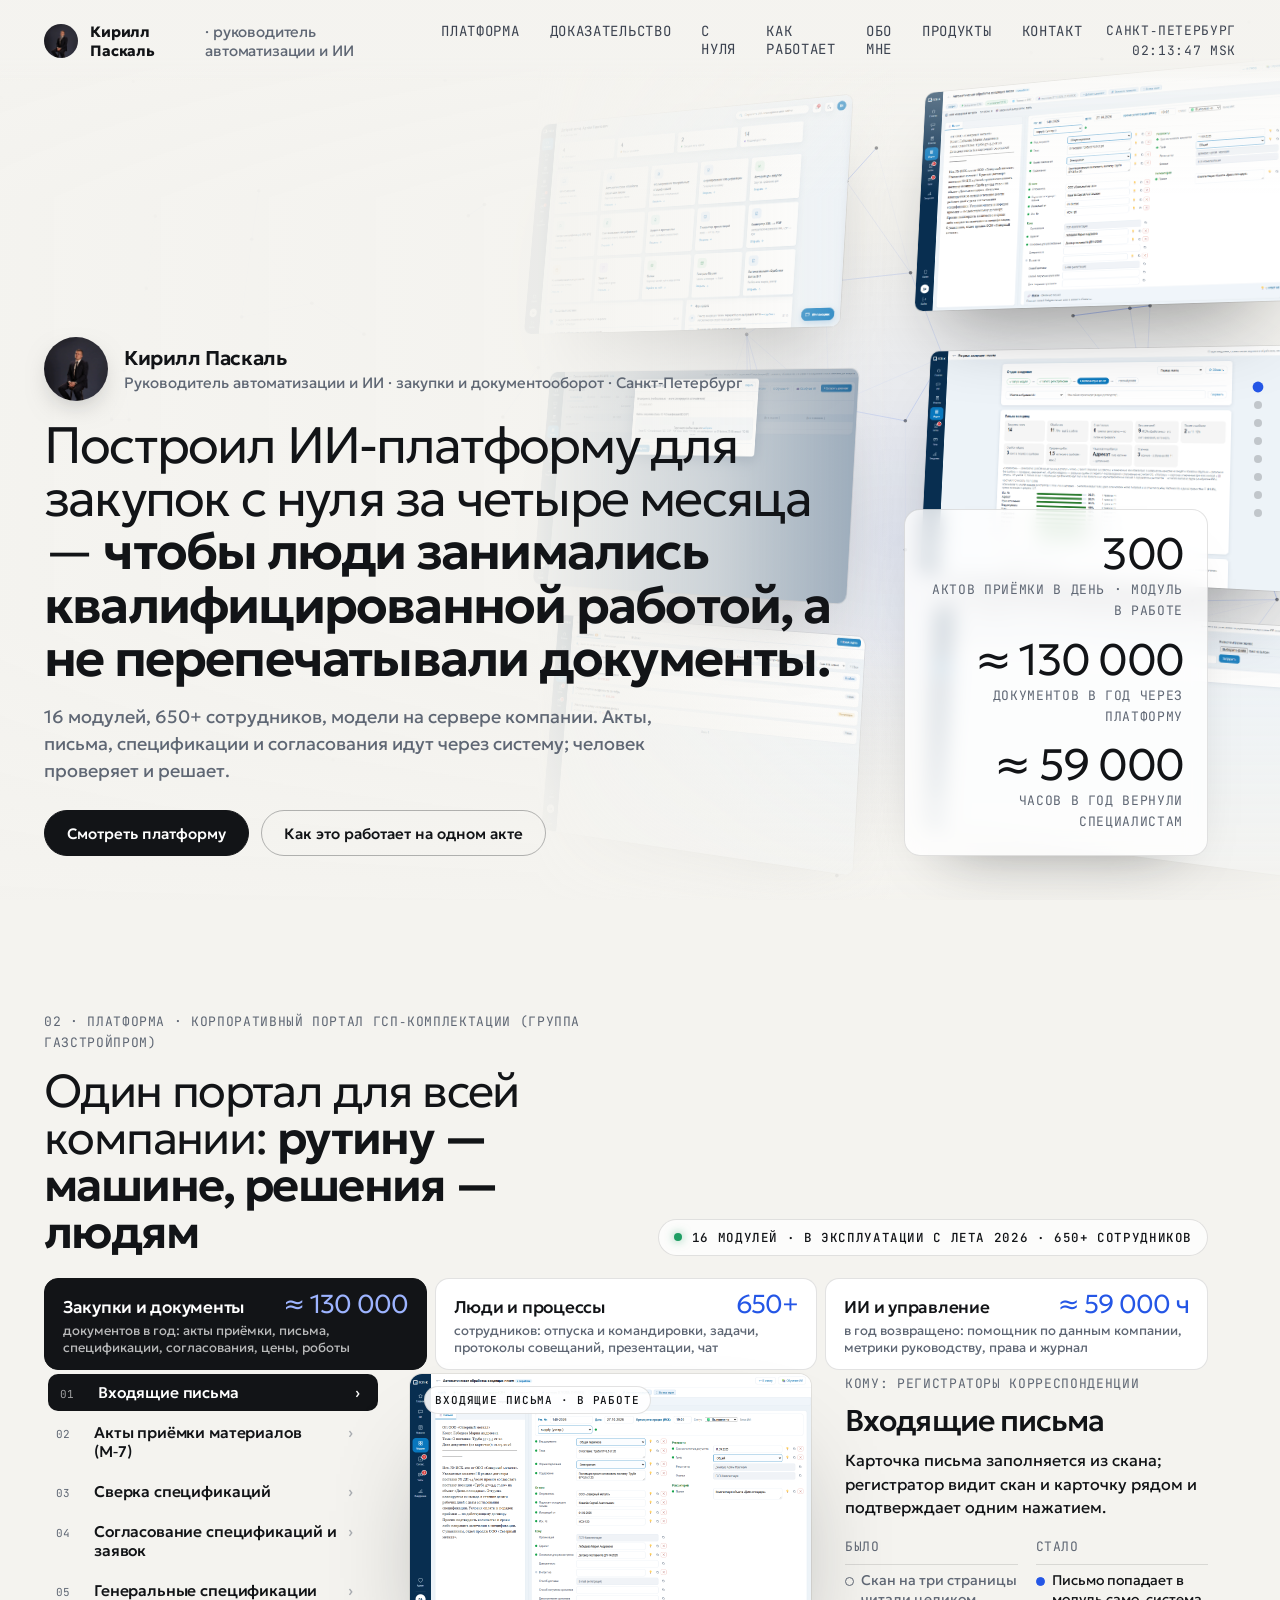
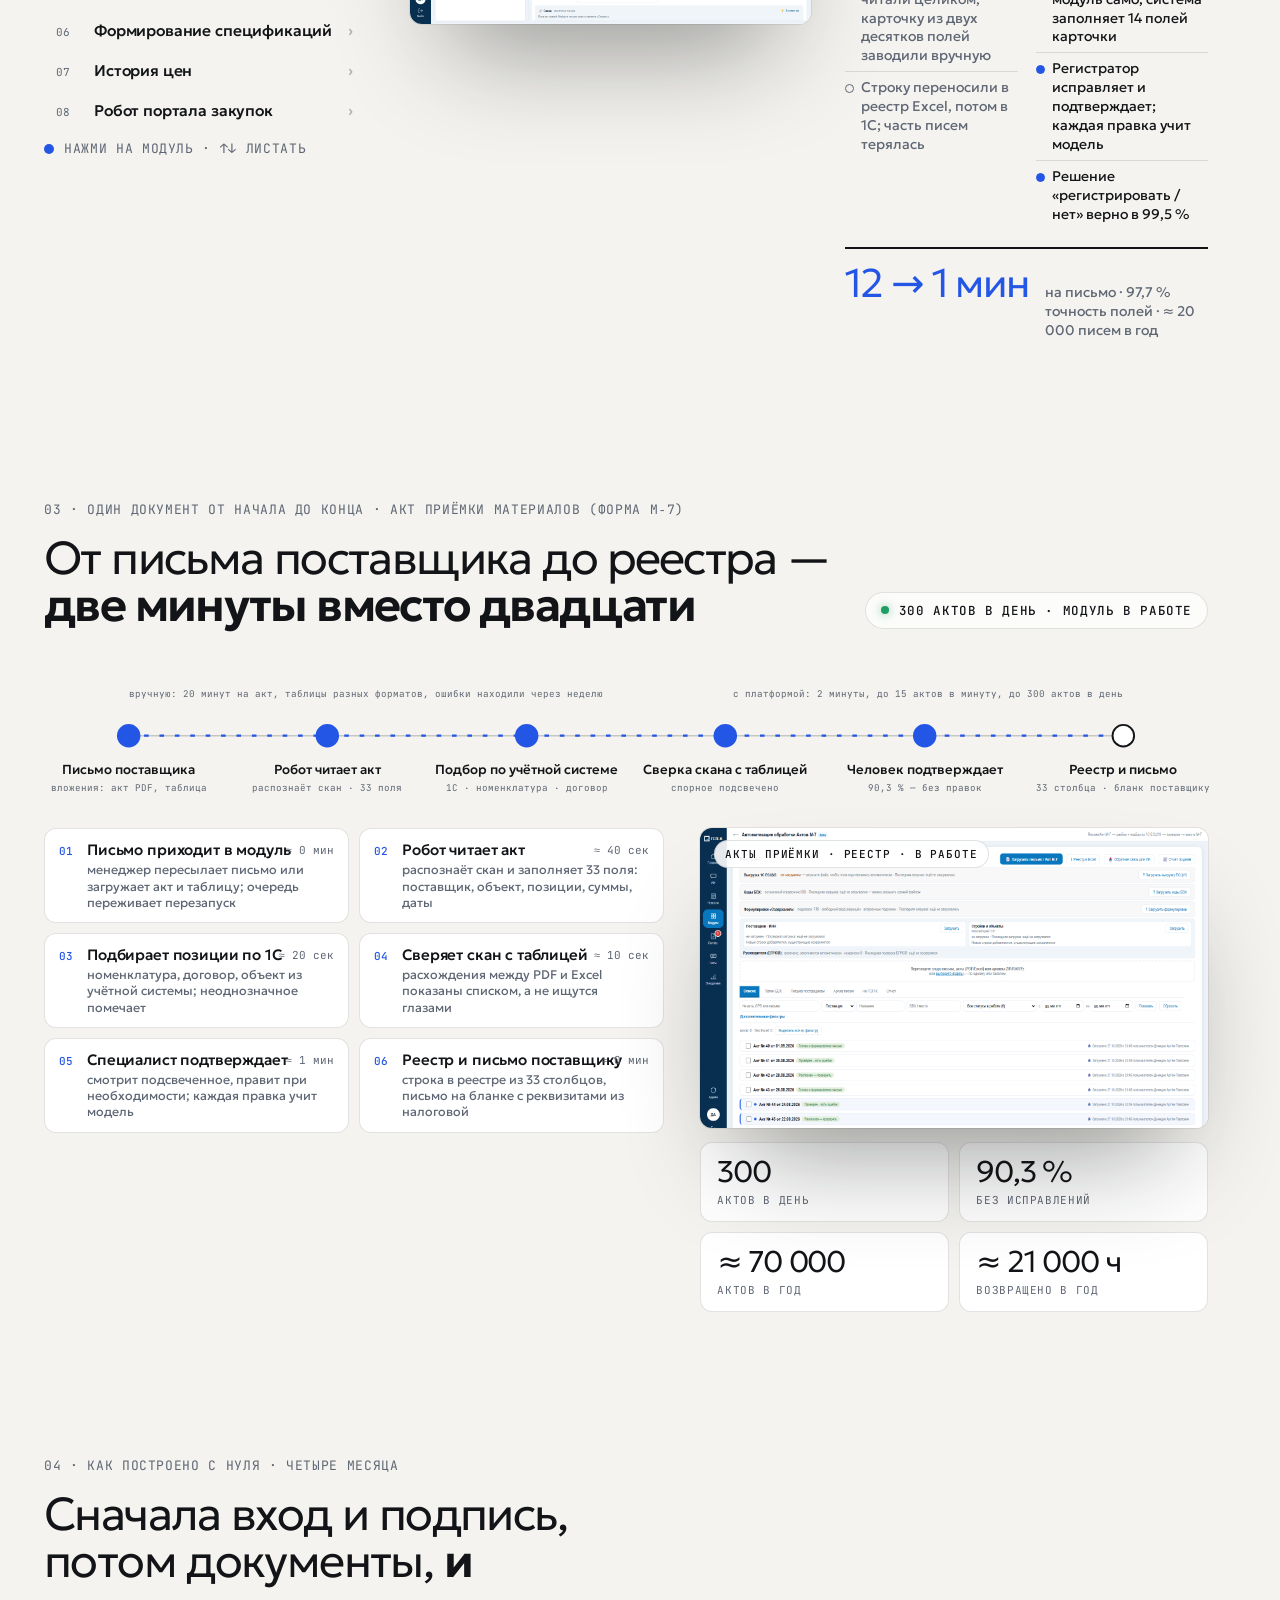
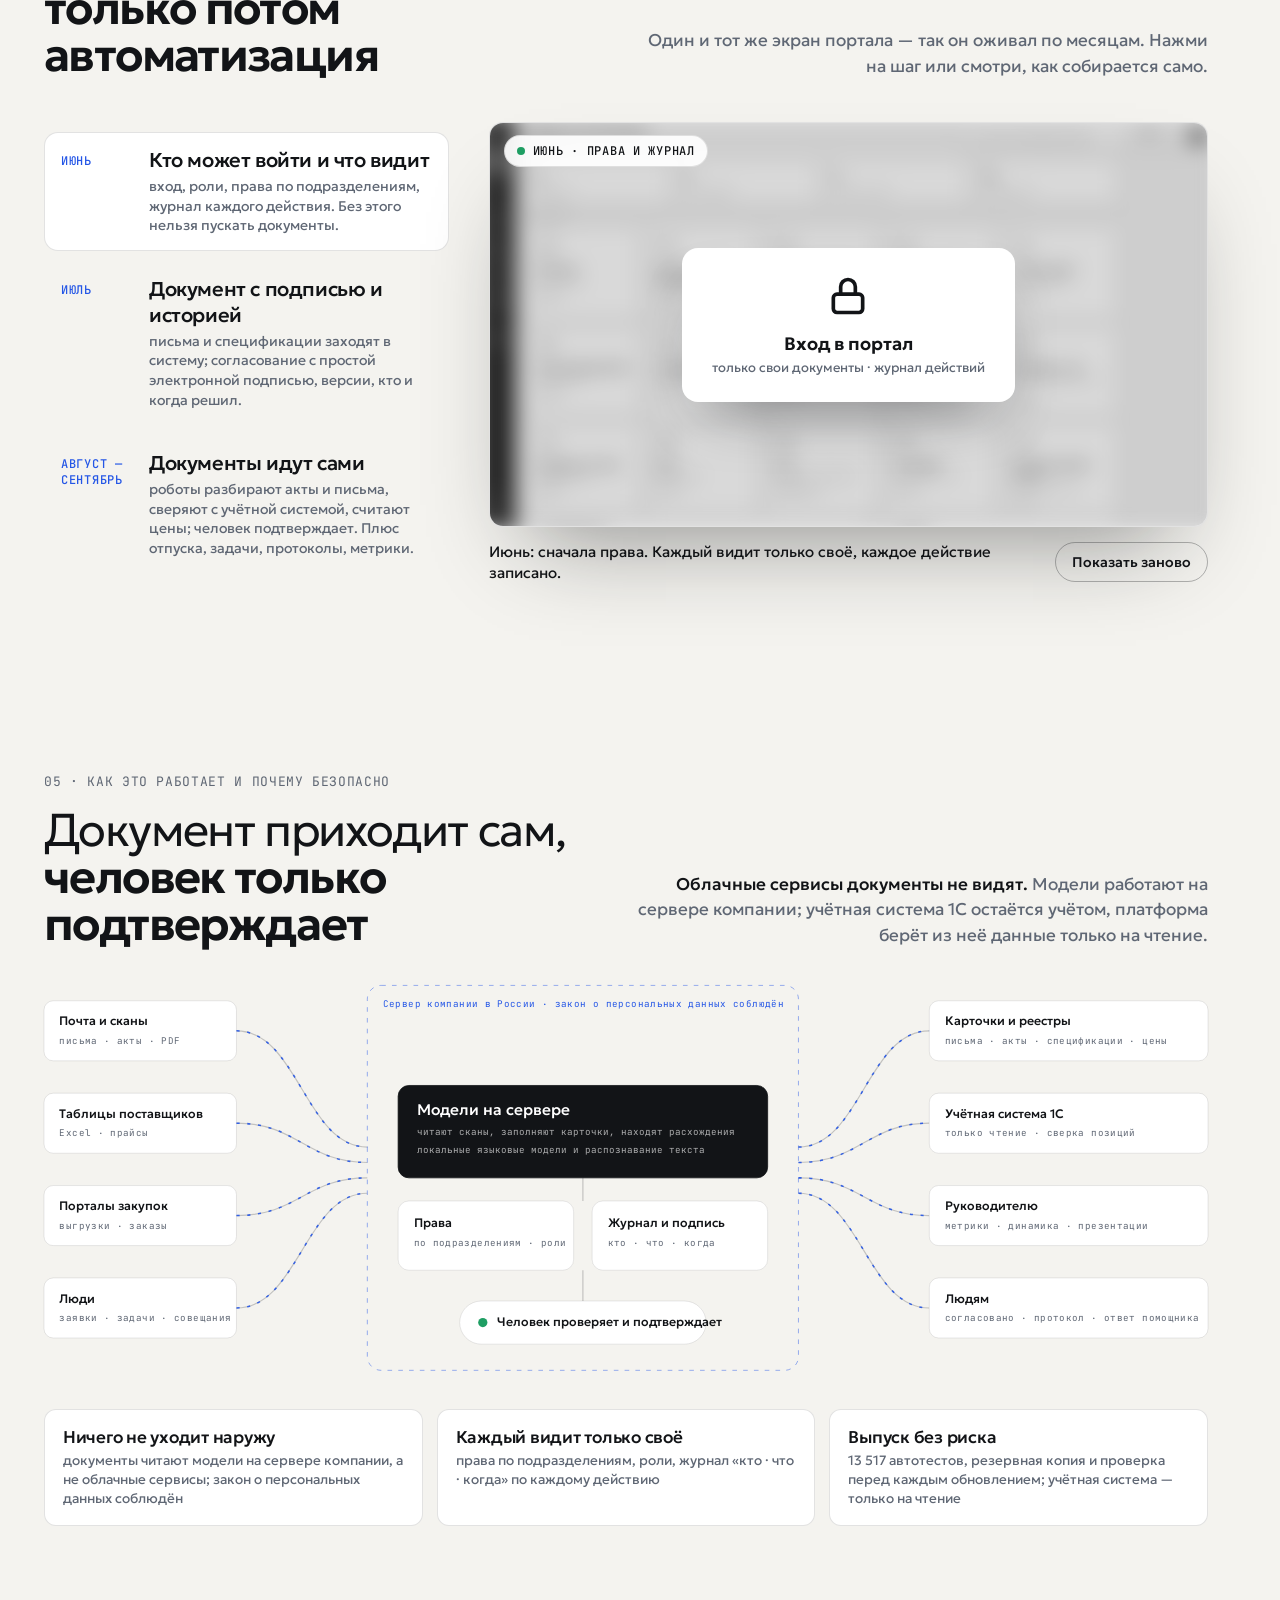
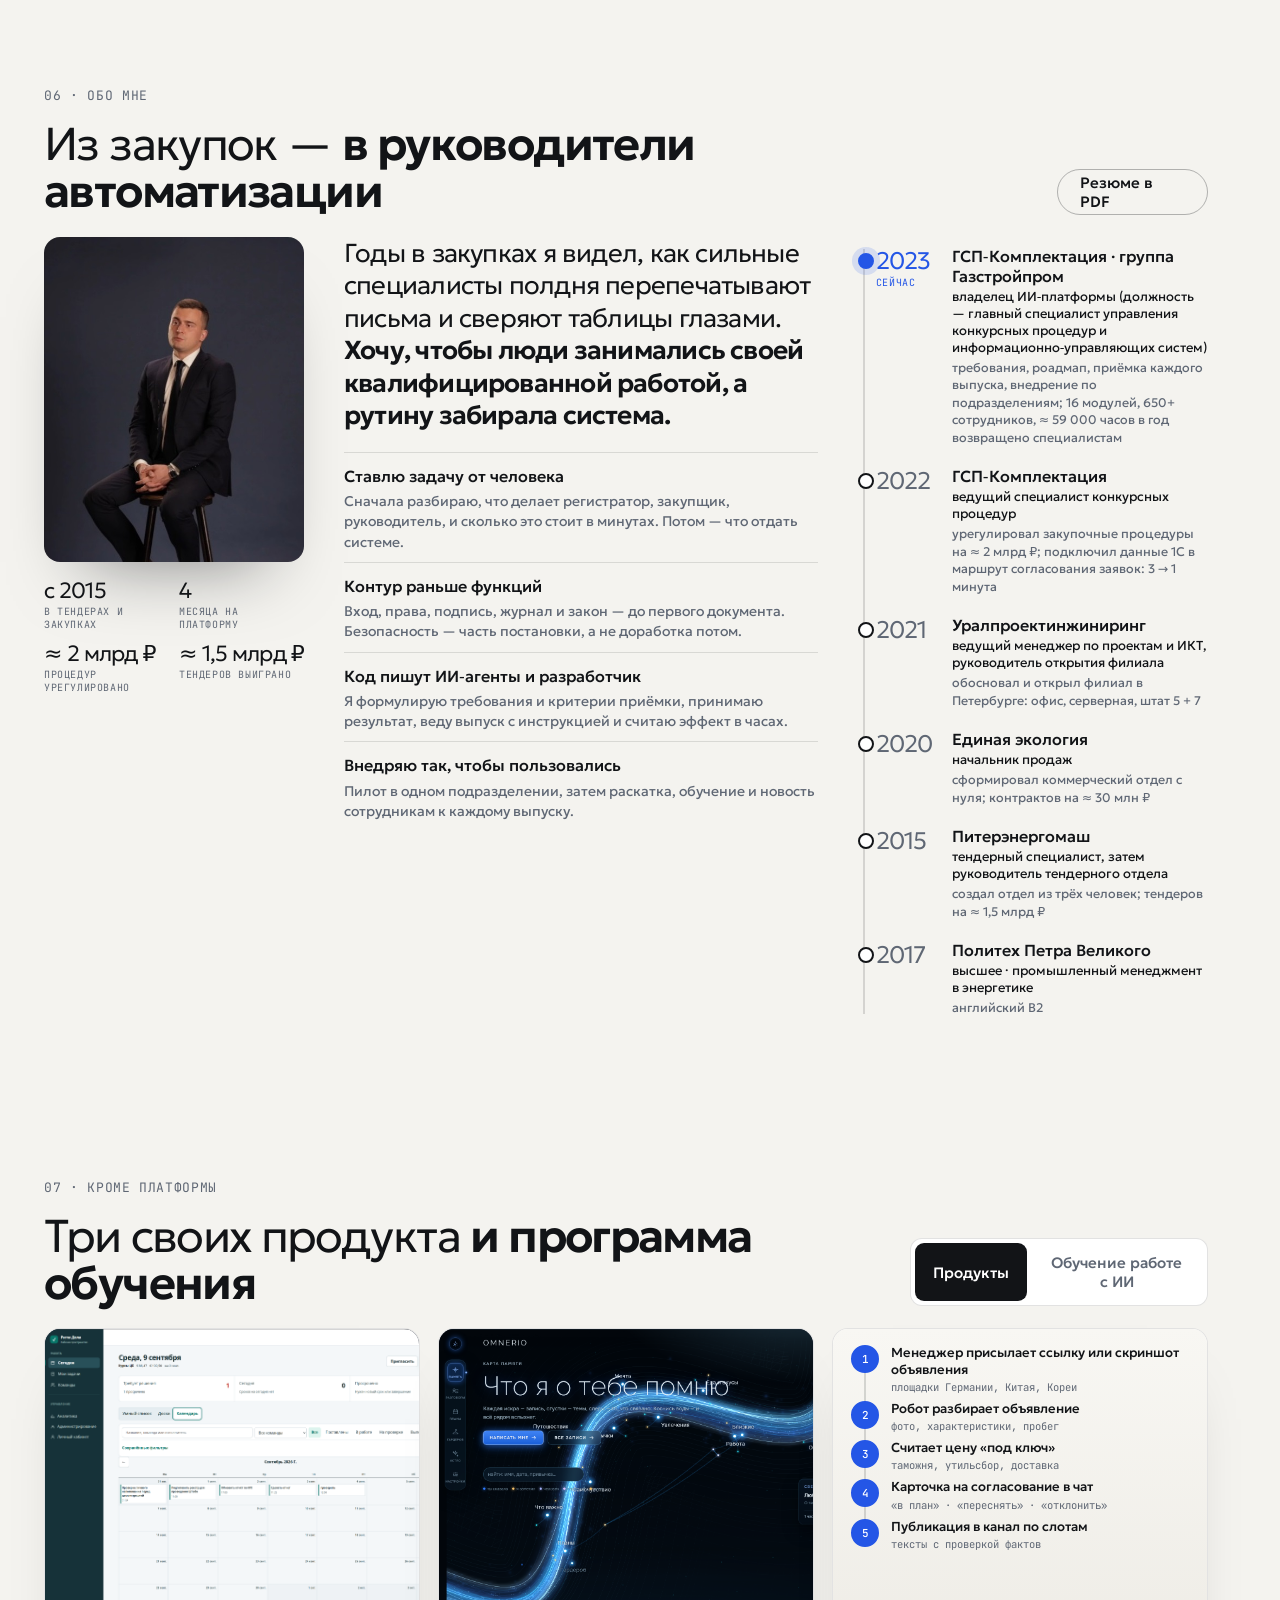
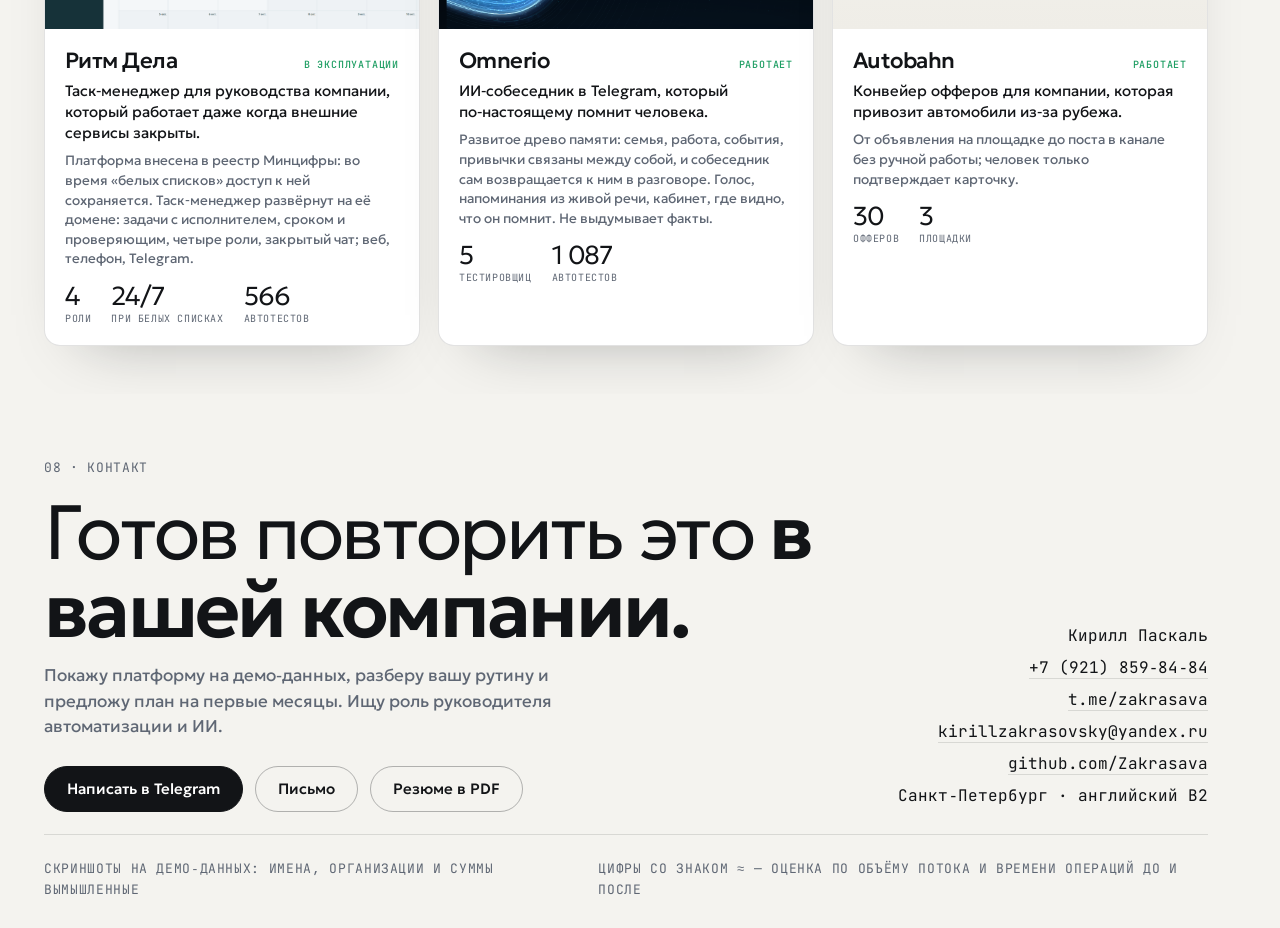
==== index.html @ 0a183129 "Сайт v6: восемь экранов по UX-разбору" ====
<!doctype html>
<html lang="ru" class="no-js">
<head>
<meta charset="utf-8">
<script>document.documentElement.className="js"</script>
<meta name="viewport" content="width=device-width, initial-scale=1">
<meta name="description" content="Люди должны заниматься квалифицированной работой, а не перепечатывать документы. Организовал создание корпоративной ИИ‑платформы закупок с нуля за четыре месяца: 16 модулей, 650+ сотрудников, модели на сервере компании.">
<meta property="og:title" content="Кирилл Паскаль — руководитель автоматизации и ИИ">
<meta property="og:description" content="Люди должны заниматься квалифицированной работой, а не перепечатывать документы. Организовал создание корпоративной ИИ‑платформы закупок с нуля за четыре месяца: 16 модулей, 650+ сотрудников, модели на сервере компании.">
<meta property="og:type" content="website">
<meta property="og:url" content="https://zakrasava.github.io/kirill-portfolio/">
<meta property="og:image" content="https://zakrasava.github.io/kirill-portfolio/uploads/og.png">
<link rel="icon" href="assets/favicon.svg" type="image/svg+xml">
<title>Кирилл Паскаль — руководитель автоматизации и ИИ</title>
<style>
/* v6 · восемь экранов: кто → платформа и модули → доказательство (акты) → как построено → как работает → обо мне → продукты и обучение → контакт */
@font-face{font-family:Geologica;src:url(assets/fonts/geologica-cyr.woff2) format("woff2");font-weight:300 800;unicode-range:U+0400-045F,U+0401,U+0451}
@font-face{font-family:Geologica;src:url(assets/fonts/geologica-lat.woff2) format("woff2");font-weight:300 800;unicode-range:U+0000-00FF,U+2000-206F,U+2190-2199,U+2212,U+2248}
@font-face{font-family:"JB Mono";src:url(assets/fonts/jbmono-cyr.woff2) format("woff2");font-weight:400 600;unicode-range:U+0400-045F,U+0401,U+0451}
@font-face{font-family:"JB Mono";src:url(assets/fonts/jbmono-lat.woff2) format("woff2");font-weight:400 600;unicode-range:U+0000-00FF,U+2000-206F,U+2190-2199,U+2212,U+2248}
:root{--bg:#F4F3EF;--panel:rgba(18,20,23,.035);--ink:#121417;--mute:#5F6774;--glow:#2456E6;--ok:#1E9E63;--line:rgba(18,20,23,.12);--h:Geologica,system-ui,sans-serif;--m:"JB Mono",ui-monospace,monospace}
*{box-sizing:border-box;margin:0;padding:0}
html{scroll-snap-type:y proximity}
html,body{background:var(--bg);color:var(--ink);font-family:var(--h);overflow-x:clip}
a{color:inherit;text-decoration:none}
button{font:inherit;color:inherit;background:none;border:0;cursor:pointer}
.mono{font:400 13px/1.6 var(--m);letter-spacing:.05em;text-transform:uppercase;color:var(--mute)}
.mono b{color:var(--ink);font-weight:500}
section.s{position:relative;min-height:100vh;padding:112px 72px 48px 44px;display:grid;grid-template-rows:auto 1fr;grid-template-columns:minmax(0,1fr);gap:22px;scroll-snap-align:start;overflow:hidden}
.head{display:flex;justify-content:space-between;align-items:flex-end;gap:32px}
h2{font-weight:300;font-size:clamp(32px,3.6vw,54px);letter-spacing:-.035em;line-height:1.02}
h2 b{font-weight:600}
.lead{max-width:34em;font-size:17px;line-height:1.5;color:var(--mute);text-align:right;flex-shrink:0}
.live{display:inline-flex;align-items:center;gap:10px;padding:9px 15px;border-radius:999px;border:1px solid var(--line);font:500 12.5px var(--m);letter-spacing:.05em;text-transform:uppercase;color:var(--ink);background:rgba(255,255,255,.75);white-space:nowrap;flex-shrink:0}
.live::before{content:"";width:8px;height:8px;border-radius:50%;background:var(--ok);box-shadow:0 0 10px rgba(30,158,99,.6)}
.btn{display:inline-flex;align-items:center;gap:8px;height:46px;padding:0 22px;border-radius:999px;border:1px solid rgba(18,20,23,.3);color:var(--ink);font:500 15px var(--h);transition:background .25s,border-color .25s,transform .3s}
.btn:hover{background:rgba(18,20,23,.06);border-color:var(--ink);transform:translateY(-1px)}
.btn.solid{background:var(--ink);color:#fff;border-color:var(--ink)}
:focus-visible{outline:2px solid var(--glow);outline-offset:3px}
.js .r{opacity:0;transform:translateY(16px);transition:opacity .7s cubic-bezier(.2,.8,.2,1),transform .8s cubic-bezier(.2,.8,.2,1)}
.js .in .r{opacity:1;transform:none}
.js .in .r:nth-child(2){transition-delay:.08s}.js .in .r:nth-child(3){transition-delay:.16s}.js .in .r:nth-child(4){transition-delay:.24s}.js .in .r:nth-child(5){transition-delay:.32s}
.tip{position:relative;border-bottom:1px dotted var(--mute);cursor:help}
.tip::after{content:attr(data-tip);position:absolute;left:0;bottom:calc(100% + 8px);width:max-content;max-width:300px;padding:8px 10px;border-radius:8px;background:var(--ink);color:#fff;font:400 12px/1.4 var(--h);letter-spacing:0;text-transform:none;opacity:0;pointer-events:none;transition:opacity .2s;z-index:5}
.tip:hover::after,.tip:focus::after{opacity:1}

/* ── шапка ── */
.top{position:fixed;left:0;right:0;top:0;z-index:30;padding:18px 44px;display:flex;justify-content:space-between;align-items:center;gap:24px;background:linear-gradient(180deg,rgba(244,243,239,.97) 70%,rgba(244,243,239,0))}
.top .who{display:flex;align-items:center;gap:12px;font:500 15px var(--h);letter-spacing:-.01em}
.top .who img{width:34px;height:34px;border-radius:50%;object-fit:cover}
.top .who span{color:var(--mute);font-weight:400}
.top nav{display:flex;gap:30px}
.top nav a{font:400 14px var(--m);letter-spacing:.05em;text-transform:uppercase;color:#3C4350;padding:4px 0;border-bottom:1.5px solid transparent;transition:color .2s,border-color .2s}
.top nav a:hover,.top nav a.cur{color:var(--ink);border-color:var(--glow)}
.top .right{font:400 13px/1.5 var(--m);letter-spacing:.05em;text-transform:uppercase;color:#3C4350;text-align:right}
.burger{display:none;width:44px;height:44px;border-radius:12px;border:1px solid var(--line);background:#fff;place-items:center}
.burger i{width:18px;height:2px;background:var(--ink);display:block;box-shadow:0 -6px 0 var(--ink),0 6px 0 var(--ink)}
.menu{position:fixed;inset:0;z-index:40;background:rgba(244,243,239,.98);display:none;flex-direction:column;justify-content:center;padding:40px 24px;gap:6px}
.menu.open{display:flex}
.menu a{font:500 28px/1.3 var(--h);letter-spacing:-.02em;padding:8px 0;border-bottom:1px solid var(--line)}
.menu .x{position:absolute;right:20px;top:20px;width:44px;height:44px;border-radius:12px;border:1px solid var(--line);display:grid;place-items:center;font-size:22px}
.dots{position:fixed;right:18px;top:50%;transform:translateY(-50%);z-index:30;display:grid;gap:10px}
.dots a{width:8px;height:8px;border-radius:50%;background:rgba(18,20,23,.2);display:block;position:relative;transition:background .25s,transform .25s}
.dots a.cur{background:var(--glow);transform:scale(1.35)}
.dots a span{position:absolute;right:18px;top:50%;transform:translateY(-50%);font:400 11px var(--m);letter-spacing:.06em;text-transform:uppercase;color:var(--mute);white-space:nowrap;opacity:0;transition:opacity .2s;pointer-events:none}
.dots a:hover span{opacity:1}

/* ── 1 титул ── */
.scene{position:relative;height:100vh;min-height:760px;overflow:hidden;perspective:1400px;perspective-origin:66% 45%;scroll-snap-align:start}
canvas#net{position:absolute;inset:0;width:100%;height:100%;display:block}
.light{position:absolute;inset:0;background:radial-gradient(60% 50% at 70% 60%,rgba(36,86,230,.10),transparent 70%),radial-gradient(50% 40% at 15% 100%,rgba(242,194,123,.18),transparent 70%);pointer-events:none}
.wall{position:absolute;left:50%;top:50%;width:1400px;height:760px;transform-style:preserve-3d;transform:translate(-18%,-52%) rotateY(-24deg) rotateX(8deg);will-change:transform}
.card{position:absolute;width:420px;aspect-ratio:1600/1000;border-radius:10px;overflow:hidden;background:#fff;box-shadow:0 50px 90px -40px rgba(18,20,23,.45),0 0 0 1px rgba(18,20,23,.08)}
.card img{width:100%;height:100%;object-fit:cover;object-position:top;display:block}
.vig{position:absolute;inset:0;background:linear-gradient(90deg,rgba(244,243,239,.98) 0%,rgba(244,243,239,.96) 42%,rgba(244,243,239,.6) 56%,rgba(244,243,239,0) 70%),linear-gradient(180deg,rgba(244,243,239,.7),transparent 22%,transparent 70%,rgba(244,243,239,.95));pointer-events:none}
.ui{position:absolute;inset:0;padding:100px 72px 44px 44px;display:grid;grid-template-rows:1fr auto;pointer-events:none}
.ui a,.ui .meter,.ui .tip{pointer-events:auto}
.bottom{display:grid;grid-template-columns:minmax(0,820px) 1fr;align-items:end;gap:40px}
.who-big{display:flex;align-items:center;gap:16px;margin-bottom:18px}
.who-big img{width:64px;height:64px;border-radius:50%;object-fit:cover;box-shadow:0 10px 30px -14px rgba(18,20,23,.5)}
.who-big b{display:block;font-weight:600;font-size:20px;letter-spacing:-.02em}
.who-big span{display:block;font-size:15px;color:var(--mute);margin-top:2px}
h1{font-weight:300;font-size:clamp(34px,4vw,60px);line-height:1.04;letter-spacing:-.035em}
h1 b{font-weight:600}
.sub{margin-top:18px;font-size:18px;line-height:1.5;color:var(--mute);max-width:36em}
.cta{display:flex;gap:12px;margin-top:26px;flex-wrap:wrap}
.meter{justify-self:end;align-self:end;display:grid;gap:16px;text-align:right;padding:22px 24px;border-radius:16px;background:rgba(255,255,255,.8);backdrop-filter:blur(10px);border:1px solid var(--line);box-shadow:0 30px 60px -40px rgba(18,20,23,.4)}
.meter div b{display:block;font:300 44px/1 var(--h);letter-spacing:-.04em;color:var(--ink)}
.meter div span{display:block;margin-top:4px}

/* ── 2 платформа: вкладки групп + обозреватель ── */
.tabs{display:flex;gap:8px;flex-wrap:wrap}
.tab{display:grid;grid-template-columns:1fr auto;gap:4px 18px;align-items:baseline;padding:12px 18px;border-radius:14px;border:1px solid var(--line);background:#fff;text-align:left;transition:background .25s,border-color .25s,transform .3s;min-width:300px;flex:1}
.tab:hover{transform:translateY(-2px);border-color:var(--glow)}
.tab.cur{background:var(--ink);color:#fff;border-color:var(--ink)}
.tab b{font-weight:500;font-size:17px;letter-spacing:-.015em}
.tab em{font-style:normal;font:300 26px/1 var(--h);letter-spacing:-.04em;color:var(--glow)}.tab.cur em{color:#9DB4FF}
.tab span{grid-column:1/-1;font-size:13px;color:var(--mute);line-height:1.35}.tab.cur span{color:rgba(255,255,255,.7)}
.mb{display:grid;grid-template-columns:330px minmax(0,1fr);gap:36px;align-items:start;margin-top:4px}
.mlist{list-style:none;display:grid;gap:3px}
.mlist li{display:grid;grid-template-columns:28px 1fr 14px;gap:10px;align-items:baseline;padding:9px 12px;border-radius:10px;cursor:pointer;transition:background .2s,transform .3s}
.mlist li:hover{background:var(--panel)}
.mlist li.cur{background:var(--ink);color:#fff;transform:translateX(4px)}
.mlist li i{font:400 11px var(--m);color:var(--mute)}.mlist li.cur i{color:rgba(255,255,255,.6)}
.mlist li b{font-weight:500;font-size:15.5px;letter-spacing:-.01em}
.mlist li::after{content:'›';font:400 16px/1 var(--h);color:var(--mute);opacity:.5;transition:transform .25s,opacity .25s}
.mlist li:hover::after,.mlist li.cur::after{opacity:1;transform:translateX(3px)}.mlist li.cur::after{color:#fff}
.mhint{margin-top:10px;display:flex;align-items:center;gap:10px}
.hand{width:10px;height:10px;border-radius:50%;background:var(--glow);animation:ping 1.8s ease-out infinite}
@keyframes ping{0%{box-shadow:0 0 0 0 rgba(36,86,230,.5)}70%{box-shadow:0 0 0 10px rgba(36,86,230,0)}100%{box-shadow:0 0 0 0 rgba(36,86,230,0)}}
.mdet{display:grid;grid-template-columns:minmax(0,1.05fr) minmax(0,.95fr);gap:34px;align-items:start}
.mshot{position:relative;border-radius:12px;overflow:hidden;box-shadow:0 60px 110px -40px rgba(18,20,23,.45),0 0 0 1px rgba(18,20,23,.08);background:#fff}
.mshot img{display:block;width:100%;aspect-ratio:16/10;object-fit:cover;object-position:top;transition:opacity .35s}
.mshot img.sw{opacity:0}
.tag{position:absolute;left:14px;top:12px;display:flex;gap:8px;align-items:center;font:500 11px var(--m);letter-spacing:.08em;text-transform:uppercase;color:var(--ink);background:rgba(255,255,255,.9);padding:6px 10px;border-radius:999px;border:1px solid var(--line)}
.mtx h3{font-weight:500;font-size:30px;letter-spacing:-.03em;margin:8px 0 10px}
.mtx p{font-size:16px;line-height:1.45}
.ws{display:grid;grid-template-columns:1fr 1fr;gap:18px;margin-top:18px}
.ws ul{list-style:none;margin-top:6px}
.ws li{position:relative;padding:6px 0 6px 16px;border-top:1px solid var(--line);font-size:14px;line-height:1.35;color:var(--mute)}
.ws li::before{content:"";position:absolute;left:0;top:12px;width:7px;height:7px;border-radius:50%;border:1.5px solid var(--mute)}
.ws div:last-child li{color:var(--ink)}.ws div:last-child li::before{background:var(--glow);border-color:var(--glow)}
.mres{margin-top:18px;padding-top:14px;border-top:2px solid var(--ink);display:grid;grid-template-columns:auto 1fr;gap:16px;align-items:baseline}
.mres b{font:300 40px/1 var(--h);letter-spacing:-.04em;color:var(--glow);white-space:nowrap}
.mres span{font-size:14px;line-height:1.35;color:var(--mute)}

/* ── 3 маршрут акта ── */
.m7grid{display:grid;grid-template-columns:minmax(0,1.1fr) minmax(0,.9fr);grid-template-rows:auto 1fr;gap:12px 36px;align-items:start}
.m7grid .shot img{max-height:300px;object-fit:cover;object-position:top}
.m7grid .route{grid-column:1/-1;position:relative}
.route svg{width:100%;max-width:100%;height:auto;overflow:visible;display:block}
.rt{fill:none;stroke:rgba(18,20,23,.2);stroke-width:2}
.rt.go{stroke:var(--glow);stroke-width:3;stroke-dasharray:6 14;animation:flow 1s linear infinite}
@keyframes flow{to{stroke-dashoffset:-20}}
.node{fill:#fff;stroke:var(--ink);stroke-width:2.5;transition:fill .3s,stroke .3s}
.node.lit{fill:var(--glow);stroke:var(--glow)}
.rlab{font:500 17px var(--h);fill:var(--ink)}.rsub{font:400 12px var(--m);fill:var(--mute)}
.m7steps{display:grid;grid-template-columns:1fr 1fr;gap:10px}
.m7s{position:relative;padding:11px 14px 11px 42px;border-radius:12px;background:#fff;border:1px solid var(--line);transition:transform .3s,border-color .3s}
.m7s:hover{transform:translateY(-3px);border-color:var(--glow)}
.m7s i{position:absolute;left:14px;top:15px;font:500 11px var(--m);color:var(--glow);font-style:normal}
.m7s b{display:block;font-weight:500;font-size:15px;letter-spacing:-.01em}
.m7s span{display:block;font-size:12.5px;line-height:1.3;color:var(--mute);margin-top:3px}
.m7s em{position:absolute;right:14px;top:14px;font:400 11px var(--m);font-style:normal;color:var(--mute)}
.shot{position:relative;border-radius:12px;overflow:hidden;box-shadow:0 60px 110px -40px rgba(18,20,23,.45),0 0 0 1px rgba(18,20,23,.08);background:#fff}
.shot img{display:block;width:100%}
.kpis{display:flex;gap:10px;flex-wrap:wrap;margin-top:14px}
.kpi{padding:14px 16px;border-radius:12px;background:#fff;border:1px solid var(--line);flex:1 1 40%}
.kpi b{display:block;font:300 30px/1 var(--h);letter-spacing:-.04em}
.kpi span{display:block;margin-top:6px;font:400 11px var(--m);letter-spacing:.06em;text-transform:uppercase;color:var(--mute)}
.js .m7s{opacity:0;transform:translateY(10px);transition:opacity .5s,transform .6s cubic-bezier(.2,.8,.2,1)}.js .in .m7s{opacity:1;transform:none}
.js .in .m7s:nth-child(2){transition-delay:.1s}.js .in .m7s:nth-child(3){transition-delay:.2s}.js .in .m7s:nth-child(4){transition-delay:.3s}.js .in .m7s:nth-child(5){transition-delay:.4s}.js .in .m7s:nth-child(6){transition-delay:.5s}

/* ── 4 как построено: один экран оживает ── */
.alive-wrap{display:grid;grid-template-columns:minmax(0,.72fr) minmax(0,1.28fr);gap:40px;align-items:center}
.alive-col{max-width:calc((100vh - 390px) * 16 / 9);margin-left:auto;width:100%}
.acts{display:grid;gap:10px}
.act{display:grid;grid-template-columns:72px 1fr;gap:16px;padding:14px 16px;border-radius:14px;border:1px solid transparent;cursor:pointer;transition:background .25s,border-color .25s;text-align:left}
.act:hover,.act.cur{background:#fff;border-color:var(--line)}
.act .m{font:500 12px var(--m);letter-spacing:.06em;text-transform:uppercase;color:var(--glow);padding-top:6px}
.act b{display:block;font-weight:500;font-size:20px;letter-spacing:-.02em}
.act p{font-size:14px;color:var(--mute);line-height:1.4;margin-top:4px}
.alive{position:relative;border-radius:14px;overflow:hidden;background:#fff;border:1px solid var(--line);box-shadow:0 50px 90px -40px rgba(18,20,23,.45);aspect-ratio:16/9}
.alive>img{position:absolute;inset:0;width:100%;height:100%;object-fit:cover;object-position:top;transition:filter 1s cubic-bezier(.2,.8,.2,1),transform 1s cubic-bezier(.2,.8,.2,1)}
.alive.s0>img{filter:blur(10px) grayscale(1) brightness(.85);transform:scale(1.04)}
.lock{position:absolute;inset:0;display:grid;place-items:center;transition:opacity .5s}
.lock>div{background:#fff;border-radius:16px;padding:26px 30px;box-shadow:0 30px 60px -30px rgba(18,20,23,.5);text-align:center;transform:scale(1);transition:transform .45s cubic-bezier(.2,.8,.2,1),opacity .4s}
.lock svg{width:44px;height:44px;stroke:var(--ink);stroke-width:2;fill:none;margin-bottom:10px}
.lock b{display:block;font-weight:600;font-size:18px}.lock span{display:block;font-size:13px;color:var(--mute);margin-top:4px}
.alive:not(.s0) .lock{opacity:0;pointer-events:none}.alive:not(.s0) .lock>div{transform:scale(.6);opacity:0}
.badge{position:absolute;left:14px;top:12px;display:flex;gap:8px;align-items:center;font:500 12px var(--m);letter-spacing:.06em;text-transform:uppercase;background:rgba(255,255,255,.92);border:1px solid var(--line);border-radius:999px;padding:7px 12px}
.badge::before{content:"";width:8px;height:8px;border-radius:50%;background:var(--ok)}
.docs{position:absolute;left:0;right:0;top:0;bottom:0;pointer-events:none}
.doc{position:absolute;left:-180px;top:40%;width:150px;padding:10px 12px;border-radius:10px;background:#fff;border:1px solid var(--line);box-shadow:0 20px 40px -24px rgba(18,20,23,.5);font-size:11.5px;line-height:1.3;transform:translateX(0);opacity:0}
.doc b{display:block;font-weight:600;font-size:12px}.doc i{display:block;width:60%;height:6px;background:#E3E5EA;border-radius:3px;margin-top:6px}
.doc.fly{animation:fly 1.6s cubic-bezier(.2,.8,.2,1) forwards}
@keyframes fly{0%{opacity:0;transform:translateX(0) scale(.9)}20%{opacity:1}100%{opacity:0;transform:translateX(var(--dx,900px)) translateY(var(--dy,120px)) scale(.6)}}
.sign{position:absolute;right:6%;top:18%;width:260px;padding:14px 16px;border-radius:12px;background:#fff;border:1px solid var(--line);box-shadow:0 30px 60px -30px rgba(18,20,23,.5);opacity:0;transform:translateY(10px);transition:opacity .5s,transform .6s cubic-bezier(.2,.8,.2,1)}
.alive.s1 .sign,.alive.s2 .sign{opacity:1;transform:none}
.sign b{display:block;font-weight:600;font-size:13px}.sign small{display:block;font:400 11px var(--m);color:var(--mute);margin-top:2px}
.sign svg{width:100%;height:54px;margin-top:8px}
.sign path{fill:none;stroke:var(--ink);stroke-width:2.2;stroke-linecap:round;stroke-dasharray:420;stroke-dashoffset:420}
.alive.s1 .sign path,.alive.s2 .sign path{animation:ink 1.3s cubic-bezier(.2,.8,.2,1) .4s forwards}
@keyframes ink{to{stroke-dashoffset:0}}
.stamp{position:absolute;right:14px;bottom:12px;padding:6px 10px;border:2px solid var(--ok);color:var(--ok);border-radius:8px;font:600 11px var(--m);letter-spacing:.08em;text-transform:uppercase;transform:rotate(-8deg) scale(1.6);opacity:0;transition:transform .35s cubic-bezier(.2,.8,.2,1) 1.7s,opacity .3s 1.7s}
.alive.s1 .stamp,.alive.s2 .stamp{opacity:1;transform:rotate(-8deg) scale(1)}
.counts{position:absolute;right:14px;bottom:14px;display:grid;gap:8px;text-align:right;background:rgba(255,255,255,.92);border:1px solid var(--line);border-radius:14px;padding:14px 16px;opacity:0;transform:translateY(10px);transition:opacity .5s,transform .6s}
.alive.s2 .counts{opacity:1;transform:none}
.counts b{display:block;font:300 30px/1 var(--h);letter-spacing:-.04em}.counts span{display:block;font:400 10.5px var(--m);letter-spacing:.06em;text-transform:uppercase;color:var(--mute);margin-top:2px}
.alive-foot{display:flex;justify-content:space-between;align-items:center;gap:16px;margin-top:14px}
.alive-cap{font-size:15px;line-height:1.4;color:var(--ink);min-height:1.5em;max-width:40em}

/* ── 5 как работает ── */
svg.sch{width:100%;max-width:100%;max-height:calc(100vh - 420px);height:auto;display:block;overflow:visible;margin:0 auto}
.box{fill:#fff;stroke:var(--line);stroke-width:1}.box.core{fill:#121417;stroke:#121417}
.t{font:500 16px var(--h);fill:var(--ink)}.t.s{font:400 12px var(--m);fill:var(--mute);letter-spacing:.04em}.t.w{fill:#fff}.t.ws{fill:rgba(255,255,255,.65);font:400 12px var(--m)}
.ln{fill:none;stroke:rgba(18,20,23,.22);stroke-width:1.5}
.ln.go{stroke:var(--glow);stroke-opacity:.9;stroke-width:2;stroke-dasharray:4 10;animation:flow 1.2s linear infinite}
.dot.ok{fill:var(--ok)}.pill{fill:#fff;stroke:var(--line)}
.safe{display:grid;grid-template-columns:repeat(3,minmax(0,1fr));gap:14px;margin-top:8px}
.safe div{padding:16px 18px;border-radius:12px;background:#fff;border:1px solid var(--line)}
.safe b{display:block;font-weight:500;font-size:17px;letter-spacing:-.015em}.safe span{display:block;font-size:13.5px;color:var(--mute);line-height:1.4;margin-top:4px}
.how-m{display:none}

/* ── 6 обо мне ── */
.about2{display:grid;grid-template-columns:260px minmax(0,1.15fr) minmax(0,.85fr);gap:40px;align-items:start}
.photo{width:100%;aspect-ratio:4/5;object-fit:cover;border-radius:16px;box-shadow:0 40px 70px -40px rgba(18,20,23,.5)}
.a-facts{display:grid;grid-template-columns:1fr 1fr;gap:12px 10px;margin-top:14px}
.a-facts b{display:block;font:300 22px/1 var(--h);letter-spacing:-.04em;white-space:nowrap}.a-facts span{display:block;margin-top:3px;font:400 10px var(--m);letter-spacing:.06em;text-transform:uppercase;color:var(--mute)}
.big{font-weight:300;font-size:26px;line-height:1.25;letter-spacing:-.03em}
.big b{font-weight:600}
.princ{list-style:none;display:grid;gap:10px;margin-top:20px}
.princ li{padding:12px 0 0;border-top:1px solid var(--line);font-size:14px;line-height:1.45;color:var(--mute)}
.princ li b{display:block;font-weight:500;font-size:16px;color:var(--ink);margin-bottom:3px}
.path{list-style:none;position:relative;display:grid;gap:2px;padding-left:18px}
.path::before{content:"";position:absolute;left:5px;top:12px;bottom:12px;width:2px;background:rgba(18,20,23,.14)}
.path li{position:relative;display:grid;grid-template-columns:64px 1fr;gap:12px;padding:9px 0}
.path li::before{content:"";position:absolute;left:-18px;top:16px;width:12px;height:12px;border-radius:50%;background:#fff;border:2px solid var(--ink)}
.path li.now::before{background:var(--glow);border-color:var(--glow);box-shadow:0 0 0 6px rgba(36,86,230,.15)}
.path .y{font:300 24px/1 var(--h);letter-spacing:-.04em;color:var(--mute)}.path .y small{display:block;font:400 10px var(--m);letter-spacing:.06em;text-transform:uppercase;margin-top:3px}.path li.now .y{color:var(--glow)}
.path b{display:block;font-weight:500;font-size:16px}.path em{display:block;font-style:normal;font-size:13px;color:var(--ink);margin-top:2px}.path span{display:block;font-size:12.5px;color:var(--mute);line-height:1.4;margin-top:3px}
.js .path li{opacity:0;transform:translateY(10px);transition:opacity .5s,transform .6s cubic-bezier(.2,.8,.2,1)}.js .in .path li{opacity:1;transform:none}
.js .in .path li:nth-child(2){transition-delay:.12s}.js .in .path li:nth-child(3){transition-delay:.24s}.js .in .path li:nth-child(4){transition-delay:.36s}.js .in .path li:nth-child(5){transition-delay:.48s}.js .in .path li:nth-child(6){transition-delay:.6s}

/* ── 7 продукты и обучение ── */
.seg{display:inline-flex;gap:4px;padding:4px;border-radius:12px;background:#fff;border:1px solid var(--line)}
.seg button{padding:10px 18px;border-radius:9px;font:500 15px var(--h);color:var(--mute);transition:background .2s,color .2s}
.seg button.cur{background:var(--ink);color:#fff}
.pane{display:none}.pane.cur{display:block}
.prods{display:grid;grid-template-columns:repeat(3,minmax(0,1fr));gap:18px}
.prod{position:relative;border-radius:16px;background:#fff;border:1px solid var(--line);overflow:hidden;box-shadow:0 30px 60px -40px rgba(18,20,23,.35);display:grid;grid-template-rows:auto 1fr;transition:transform .5s cubic-bezier(.2,.8,.2,1),box-shadow .5s}
.prod:hover{transform:translateY(-6px);box-shadow:0 50px 80px -40px rgba(18,20,23,.45)}
.prod .pic{height:300px;overflow:hidden;background:#0B1220}
.prod .pic img{width:100%;height:100%;object-fit:cover;object-position:top left;display:block}
.prod .pic.achain{background:linear-gradient(180deg,#F8F7F3,#EFEDE7);padding:16px 18px}
.ach{list-style:none;position:relative;display:grid;gap:7px}
.ach::before{content:"";position:absolute;left:13px;top:14px;bottom:14px;width:2px;background:rgba(18,20,23,.15)}
.ach li{display:grid;grid-template-columns:28px 1fr;gap:12px;align-items:start}
.ach li i{width:28px;height:28px;border-radius:50%;background:#fff;border:2px solid var(--ink);display:grid;place-items:center;font:500 11px var(--m);font-style:normal;position:relative;z-index:1;transition:background .3s,color .3s,border-color .3s}
.ach li b{display:block;font-weight:500;font-size:13px;line-height:1.25}.ach li span{display:block;font:400 10.5px var(--m);color:var(--mute);margin-top:2px}
.ach li.lit i{background:var(--glow);border-color:var(--glow);color:#fff}
.prod .tx{padding:18px 20px 20px}
.prod h3{font-weight:500;font-size:22px;letter-spacing:-.025em;display:flex;justify-content:space-between;align-items:baseline}
.prod h3 span{font:500 10px var(--m);letter-spacing:.08em;text-transform:uppercase;color:var(--ok)}
.prod .one{margin-top:6px;font-size:15px;line-height:1.4;color:var(--ink)}
.prod p{margin-top:8px;font-size:13.5px;line-height:1.45;color:var(--mute)}
.prod .nums{display:flex;gap:20px;margin-top:14px}
.prod .nums b{display:block;font:300 26px/1 var(--h);letter-spacing:-.04em}.prod .nums span{display:block;margin-top:3px;font:400 10px var(--m);letter-spacing:.06em;text-transform:uppercase;color:var(--mute)}
.train{display:grid;grid-template-columns:minmax(0,.9fr) minmax(0,1.1fr);gap:40px;align-items:center}
.feat{list-style:none;border-top:1px solid var(--line);margin-top:18px}
.feat li{display:grid;grid-template-columns:130px 1fr;gap:16px;padding:12px 0;border-bottom:1px solid var(--line);font-size:15px;line-height:1.4}
.feat li b{font-weight:500}.feat li span{color:var(--mute)}
.mini{display:flex;gap:26px;flex-wrap:wrap;margin-top:18px}
.mini div b{display:block;font:300 34px/1 var(--h);letter-spacing:-.04em}.mini div span{display:block;margin-top:4px;font:400 11px var(--m);letter-spacing:.06em;text-transform:uppercase;color:var(--mute)}

/* ── 8 контакт ── */
.contact{display:grid;grid-template-columns:1fr auto;gap:40px;align-items:end}
.contact h2{font-size:clamp(44px,6vw,92px)}
.lines{font:400 16px/2 var(--m);text-align:right}
.lines a{border-bottom:1px solid var(--line)}
.foot{display:flex;justify-content:space-between;padding-top:24px;border-top:1px solid var(--line);gap:20px}

@media (max-width:1000px){
  section.s{padding:76px 18px 36px;min-height:0}
  .head{flex-direction:column;align-items:flex-start;gap:14px}.lead{text-align:left}
  h1{font-size:clamp(30px,8.4vw,44px)}h2{font-size:clamp(26px,7vw,40px)}
  .top{padding:12px 16px}.top nav,.top .right{display:none}.burger{display:grid}.dots{display:none}.top .who{font-size:14px}.top .who span{display:none}
  .scene{min-height:0;height:auto}.wall{opacity:.3;transform:translate(-10%,-30%) scale(.55) rotateY(-24deg) rotateX(8deg)}
  .ui{position:relative;padding:70px 18px 0;display:block}.bottom{grid-template-columns:1fr;gap:22px}.meter{justify-self:stretch;text-align:left}.meter div b{font-size:36px}
  .tab{min-width:0;width:100%;flex:1 1 100%}.tab em{font-size:22px}.live{white-space:normal;line-height:1.3}.alive-col{max-width:none}.mb,.mdet,.m7grid,.alive-wrap,.about2,.train,.contact{grid-template-columns:1fr}.prods{grid-template-columns:1fr}.m7steps{grid-template-columns:1fr}
  .safe{grid-template-columns:1fr}
  svg.sch{display:none}.how-m{display:grid;gap:10px}
  .how-m div{padding:12px 14px;border-radius:10px;background:#fff;border:1px solid var(--line)}.how-m b{display:block;font-weight:500}.how-m span{font-size:13px;color:var(--mute)}
  .how-m .core{background:var(--ink);color:#fff;border-color:var(--ink)}.how-m .core span{color:rgba(255,255,255,.7)}
  .photo{max-width:240px}.big{font-size:22px}.lines{text-align:left}.foot{flex-direction:column;gap:6px}
  .alive-foot{flex-direction:column;align-items:flex-start}
}
@media (prefers-reduced-motion:reduce){*,*::before,*::after{animation:none!important;transition:none!important}.js .r,.js .m7s,.js .path li{opacity:1;transform:none}html{scroll-behavior:auto}.alive.s0>img{filter:none}}
</style>
</head>
<body>
<header class="top">
  <a class="who" href="#start"><img src="uploads/photo.jpg" alt=""><b>Кирилл Паскаль</b><span>· руководитель автоматизации и ИИ</span></a>
  <nav><a href="#platform">Платформа</a><a href="#m7">Доказательство</a><a href="#built">С нуля</a><a href="#how">Как работает</a><a href="#about">Обо мне</a><a href="#more">Продукты</a><a href="#contact">Контакт</a></nav>
  <div class="right">Санкт‑Петербург<br><span id="clock"></span></div>
  <button class="burger" id="burger" aria-label="Меню"><i></i></button>
</header>
<div class="menu" id="menu"><button class="x" id="menux" aria-label="Закрыть">×</button><a href="#platform">Платформа</a><a href="#m7">Доказательство</a><a href="#built">Как построено</a><a href="#how">Как работает</a><a href="#about">Обо мне</a><a href="#more">Продукты и обучение</a><a href="#contact">Контакт</a></div>
<nav class="dots" aria-label="Экраны"></nav>

<!-- 1 -->
<section class="scene" id="start" data-in data-name="Начало">
  <canvas id="net"></canvas>
  <div class="light"></div>
  <div class="wall" id="wall">
    <div class="card" style="transform:translate3d(0,0,0)"><img src="uploads/home.png" alt=""></div>
    <div class="card" style="transform:translate3d(460px,-40px,-120px)"><img src="uploads/letters.png" alt=""></div>
    <div class="card" style="transform:translate3d(920px,-80px,-240px)"><img src="uploads/m7.png" alt=""></div>
    <div class="card" style="transform:translate3d(0,300px,-60px)"><img src="uploads/sverka.png" alt=""></div>
    <div class="card" style="transform:translate3d(460px,260px,-180px)"><img src="uploads/udo_metrics.png" alt=""></div>
    <div class="card" style="transform:translate3d(920px,220px,-300px)"><img src="uploads/prices.png" alt=""></div>
    <div class="card" style="transform:translate3d(0,600px,-120px)"><img src="uploads/tasks.png" alt=""></div>
    <div class="card" style="transform:translate3d(460px,560px,-240px)"><img src="uploads/spec_approval.png" alt=""></div>
    <div class="card" style="transform:translate3d(920px,520px,-360px)"><img src="uploads/absences.png" alt=""></div>
    <div class="card" style="transform:translate3d(1380px,-120px,-360px)"><img src="uploads/protocols.png" alt=""></div>
    <div class="card" style="transform:translate3d(1380px,180px,-420px)"><img src="uploads/chat.png" alt=""></div>
    <div class="card" style="transform:translate3d(1380px,480px,-480px)"><img src="uploads/admin.png" alt=""></div>
  </div>
  <div class="vig"></div>
  <div class="ui">
    <div></div>
    <div class="bottom">
      <div>
        <div class="who-big r"><img src="uploads/photo.jpg" alt="Кирилл Паскаль"><div><b>Кирилл Паскаль</b><span>Руководитель автоматизации и ИИ · закупки и документооборот · Санкт‑Петербург</span></div></div>
        <h1 class="r">Построил ИИ‑платформу для закупок с нуля за четыре месяца — <b>чтобы люди занимались квалифицированной работой, а не перепечатывали документы.</b></h1>
        <p class="sub r">16 модулей, 650+ сотрудников, модели на сервере компании. Акты, письма, спецификации и согласования идут через систему; человек проверяет и решает.</p>
        <div class="cta r"><a class="btn solid" href="#platform">Смотреть платформу</a><a class="btn" href="#m7">Как это работает на одном акте</a></div>
      </div>
      <div class="meter mono r">
        <div><b>300</b><span>актов приёмки в день · модуль в работе</span></div>
        <div><b>≈ 130 000</b><span>документов в год через платформу</span></div>
        <div><b>≈ 59 000</b><span>часов в год вернули специалистам</span></div>
      </div>
    </div>
  </div>
</section>

<!-- 2 -->
<section class="s" id="platform" data-in data-name="Платформа">
  <div class="head">
    <div><div class="mono r" style="margin-bottom:14px">02 · Платформа · корпоративный портал ГСП‑Комплектации (группа Газстройпром)</div>
      <h2 class="r">Один портал для всей компании: <b>рутину — машине, решения — людям</b></h2></div>
    <span class="live r">16 модулей · в эксплуатации с лета 2026 · 650+ сотрудников</span>
  </div>
  <div>
    <div class="tabs r" id="tabs">
      <button class="tab cur" data-g="0"><b>Закупки и документы</b><em>≈ 130 000</em><span>документов в год: акты приёмки, письма, спецификации, согласования, цены, роботы</span></button>
      <button class="tab" data-g="1"><b>Люди и процессы</b><em>650+</em><span>сотрудников: отпуска и командировки, задачи, протоколы совещаний, презентации, чат</span></button>
      <button class="tab" data-g="2"><b>ИИ и управление</b><em>≈ 59 000 ч</em><span>в год возвращено: помощник по данным компании, метрики руководству, права и журнал</span></button>
    </div>
    <div class="mb">
      <div class="r"><ol class="mlist" id="mlist"></ol><div class="mhint mono"><span class="hand"></span>нажми на модуль · ↑↓ листать</div></div>
      <div class="mdet r">
        <div class="mshot"><span class="tag" id="mtag"></span><img id="mimg" src="" alt="Экран модуля" loading="lazy"></div>
        <div class="mtx"><div class="mono" id="mwho"></div><h3 id="mtitle"></h3><p id="mwhat"></p>
          <div class="ws"><div><div class="mono">было</div><ul id="mwas"></ul></div><div><div class="mono">стало</div><ul id="mnow"></ul></div></div>
          <div class="mres"><b id="mres"></b><span id="mnote"></span></div></div>
      </div>
    </div>
  </div>
</section>

<!-- 3 -->
<section class="s" id="m7" data-in data-name="Доказательство">
  <div class="head">
    <div><div class="mono r" style="margin-bottom:14px">03 · Один документ от начала до конца · акт приёмки материалов (форма М‑7)</div>
      <h2 class="r">От письма поставщика до реестра — <b>две минуты вместо двадцати</b></h2></div>
    <span class="live r">300 актов в день · модуль в работе</span>
  </div>
  <div class="m7grid">
    <div class="route r">
      <svg viewBox="0 0 1512 215" aria-label="Маршрут акта">
        <path class="rt" d="M110 110 H1402"/><path class="rt go" d="M110 110 H1402"/>
        <g id="rnodes">
          <circle class="node lit" cx="110" cy="110" r="14"/><text class="rlab" x="110" y="160" text-anchor="middle">Письмо поставщика</text><text class="rsub" x="110" y="182" text-anchor="middle">вложения: акт PDF, таблица</text>
          <circle class="node" cx="368" cy="110" r="14"/><text class="rlab" x="368" y="160" text-anchor="middle">Робот читает акт</text><text class="rsub" x="368" y="182" text-anchor="middle">распознаёт скан · 33 поля</text>
          <circle class="node" cx="627" cy="110" r="14"/><text class="rlab" x="627" y="160" text-anchor="middle">Подбор по учётной системе</text><text class="rsub" x="627" y="182" text-anchor="middle">1С · номенклатура · договор</text>
          <circle class="node" cx="885" cy="110" r="14"/><text class="rlab" x="885" y="160" text-anchor="middle">Сверка скана с таблицей</text><text class="rsub" x="885" y="182" text-anchor="middle">спорное подсвечено</text>
          <circle class="node" cx="1144" cy="110" r="14"/><text class="rlab" x="1144" y="160" text-anchor="middle">Человек подтверждает</text><text class="rsub" x="1144" y="182" text-anchor="middle">90,3 % — без правок</text>
          <circle class="node" cx="1402" cy="110" r="14"/><text class="rlab" x="1402" y="160" text-anchor="middle">Реестр и письмо</text><text class="rsub" x="1402" y="182" text-anchor="middle">33 столбца · бланк поставщику</text>
        </g>
        <text class="rsub" x="110" y="60">вручную: 20 минут на акт, таблицы разных форматов, ошибки находили через неделю</text>
        <text class="rsub" x="1402" y="60" text-anchor="end">с платформой: 2 минуты, до 15 актов в минуту, до 300 актов в день</text>
      </svg>
    </div>
    <div class="m7steps">
      <div class="m7s"><i>01</i><b>Письмо приходит в модуль</b><span>менеджер пересылает письмо или загружает акт и таблицу; очередь переживает перезапуск</span><em>≈ 0 мин</em></div>
      <div class="m7s"><i>02</i><b>Робот читает акт</b><span>распознаёт скан и заполняет 33 поля: поставщик, объект, позиции, суммы, даты</span><em>≈ 40 сек</em></div>
      <div class="m7s"><i>03</i><b>Подбирает позиции по 1С</b><span>номенклатура, договор, объект из учётной системы; неоднозначное помечает</span><em>≈ 20 сек</em></div>
      <div class="m7s"><i>04</i><b>Сверяет скан с таблицей</b><span>расхождения между PDF и Excel показаны списком, а не ищутся глазами</span><em>≈ 10 сек</em></div>
      <div class="m7s"><i>05</i><b>Специалист подтверждает</b><span>смотрит подсвеченное, правит при необходимости; каждая правка учит модель</span><em>≈ 1 мин</em></div>
      <div class="m7s"><i>06</i><b>Реестр и письмо поставщику</b><span>строка в реестре из 33 столбцов, письмо на бланке с реквизитами из налоговой</span><em>≈ 0 мин</em></div>
    </div>
    <div class="r">
      <div class="shot"><span class="tag">акты приёмки · реестр · в работе</span><img src="uploads/m7.png" alt="Реестр актов" loading="lazy"></div>
      <div class="kpis"><div class="kpi"><b>300</b><span>актов в день</span></div><div class="kpi"><b>90,3 %</b><span>без исправлений</span></div><div class="kpi"><b>≈ 70 000</b><span>актов в год</span></div><div class="kpi"><b>≈ 21 000 ч</b><span>возвращено в год</span></div></div>
    </div>
  </div>
</section>

<!-- 4 -->
<section class="s" id="built" data-in data-name="С нуля" style="padding-top:96px;gap:14px">
  <div class="head">
    <div><div class="mono r" style="margin-bottom:14px">04 · Как построено с нуля · четыре месяца</div>
      <h2 class="r">Сначала вход и подпись, потом документы, <b>и только потом автоматизация</b></h2></div>
    <p class="lead r">Один и тот же экран портала — так он оживал по месяцам. Нажми на шаг или смотри, как собирается само.</p>
  </div>
  <div class="alive-wrap">
    <div class="acts r" id="acts">
      <button class="act cur" data-a="0"><span class="m">июнь</span><div><b>Кто может войти и что видит</b><p>вход, роли, права по подразделениям, журнал каждого действия. Без этого нельзя пускать документы.</p></div></button>
      <button class="act" data-a="1"><span class="m">июль</span><div><b>Документ с подписью и историей</b><p>письма и спецификации заходят в систему; согласование с простой электронной подписью, версии, кто и когда решил.</p></div></button>
      <button class="act" data-a="2"><span class="m">август — сентябрь</span><div><b>Документы идут сами</b><p>роботы разбирают акты и письма, сверяют с учётной системой, считают цены; человек подтверждает. Плюс отпуска, задачи, протоколы, метрики.</p></div></button>
    </div>
    <div class="r alive-col">
      <div class="alive s0" id="alive">
        <img src="uploads/home.png" alt="">
        <div class="lock"><div><svg viewBox="0 0 24 24"><rect x="4" y="11" width="16" height="10" rx="2"/><path d="M8 11V7a4 4 0 0 1 8 0v4"/></svg><b>Вход в портал</b><span>только свои документы · журнал действий</span></div></div>
        <div class="badge" id="abadge">июнь · 1 модуль</div>
        <div class="docs" id="docs"></div>
        <div class="sign"><b>Спецификация № 214 · версия 3</b><small>согласовано 10 из 10 · подпись</small><svg viewBox="0 0 230 54"><path d="M6 40 C 20 10, 34 10, 44 36 S 64 48, 76 28 S 96 8, 108 30 S 128 46, 142 26 S 160 14, 176 30 S 198 44, 222 20"/></svg><span class="stamp">подписано</span></div>
        <div class="counts" id="acounts"><div><b id="c1">2</b><span>модуля</span></div><div><b id="c2">40</b><span>сотрудников</span></div><div><b id="c3">0</b><span>часов в год вернули</span></div></div>
      </div>
      <div class="alive-foot"><div class="alive-cap" id="acap">Июнь: сначала права. Каждый видит только своё, каждое действие записано.</div><button class="btn" id="replay" style="height:40px;padding:0 16px;font-size:14px;white-space:nowrap;flex-shrink:0">Показать заново</button></div>
    </div>
  </div>
</section>

<!-- 5 -->
<section class="s" id="how" data-in data-name="Как работает">
  <div class="head">
    <div><div class="mono r" style="margin-bottom:14px">05 · Как это работает и почему безопасно</div>
      <h2 class="r">Документ приходит сам, <b>человек только подтверждает</b></h2></div>
    <p class="lead r"><b style="color:var(--ink);font-weight:500">Облачные сервисы документы не видят.</b> Модели работают на сервере компании; учётная система 1С остаётся учётом, платформа берёт из неё данные только на чтение.</p>
  </div>
  <div>
    <svg class="sch r" viewBox="0 0 1512 560" aria-label="Схема работы портала">
      <g><rect class="box" x="0" y="40" width="250" height="78" rx="12"/><text class="t" x="20" y="72">Почта и сканы</text><text class="t s" x="20" y="96">письма · акты · PDF</text>
        <rect class="box" x="0" y="160" width="250" height="78" rx="12"/><text class="t" x="20" y="192">Таблицы поставщиков</text><text class="t s" x="20" y="216">Excel · прайсы</text>
        <rect class="box" x="0" y="280" width="250" height="78" rx="12"/><text class="t" x="20" y="312">Порталы закупок</text><text class="t s" x="20" y="336">выгрузки · заказы</text>
        <rect class="box" x="0" y="400" width="250" height="78" rx="12"/><text class="t" x="20" y="432">Люди</text><text class="t s" x="20" y="456">заявки · задачи · совещания</text></g>
      <path class="ln" d="M250 79 C 330 79, 340 230, 420 230"/><path class="ln go" d="M250 79 C 330 79, 340 230, 420 230"/>
      <path class="ln" d="M250 199 C 330 199, 340 250, 420 250"/><path class="ln go" style="animation-delay:.3s" d="M250 199 C 330 199, 340 250, 420 250"/>
      <path class="ln" d="M250 319 C 330 319, 340 270, 420 270"/><path class="ln go" style="animation-delay:.6s" d="M250 319 C 330 319, 340 270, 420 270"/>
      <path class="ln" d="M250 439 C 330 439, 340 290, 420 290"/><path class="ln go" style="animation-delay:.9s" d="M250 439 C 330 439, 340 290, 420 290"/>
      <g><rect x="420" y="20" width="560" height="500" rx="18" fill="none" stroke="#2456E6" stroke-dasharray="6 8" stroke-opacity=".6"/>
        <text class="t s" x="440" y="48" style="fill:#2456E6">Сервер компании в России · закон о персональных данных соблюдён</text>
        <rect class="box core" x="460" y="150" width="480" height="120" rx="14"/><text class="t w" x="484" y="188" style="font-size:20px">Модели на сервере</text><text class="t ws" x="484" y="214">читают сканы, заполняют карточки, находят расхождения</text><text class="t ws" x="484" y="238">локальные языковые модели и распознавание текста</text>
        <rect class="box" x="460" y="300" width="228" height="90" rx="14"/><text class="t" x="480" y="334">Права</text><text class="t s" x="480" y="358">по подразделениям · роли</text>
        <rect class="box" x="712" y="300" width="228" height="90" rx="14"/><text class="t" x="732" y="334">Журнал и подпись</text><text class="t s" x="732" y="358">кто · что · когда</text>
        <rect class="pill" x="540" y="430" width="320" height="56" rx="28"/><circle class="dot ok" cx="570" cy="458" r="6"/><text class="t" x="588" y="463">Человек проверяет и подтверждает</text></g>
      <path class="ln" d="M700 270 L700 300"/><path class="ln" d="M700 390 L700 430"/>
      <path class="ln" d="M980 230 C 1060 230, 1070 79, 1150 79"/><path class="ln go" style="animation-delay:.2s" d="M980 230 C 1060 230, 1070 79, 1150 79"/>
      <path class="ln" d="M980 250 C 1060 250, 1070 199, 1150 199"/><path class="ln go" style="animation-delay:.5s" d="M980 250 C 1060 250, 1070 199, 1150 199"/>
      <path class="ln" d="M980 270 C 1060 270, 1070 319, 1150 319"/><path class="ln go" style="animation-delay:.8s" d="M980 270 C 1060 270, 1070 319, 1150 319"/>
      <path class="ln" d="M980 290 C 1060 290, 1070 439, 1150 439"/><path class="ln go" style="animation-delay:1.1s" d="M980 290 C 1060 290, 1070 439, 1150 439"/>
      <g><rect class="box" x="1150" y="40" width="362" height="78" rx="12"/><text class="t" x="1170" y="72">Карточки и реестры</text><text class="t s" x="1170" y="96">письма · акты · спецификации · цены</text>
        <rect class="box" x="1150" y="160" width="362" height="78" rx="12"/><text class="t" x="1170" y="192">Учётная система 1С</text><text class="t s" x="1170" y="216">только чтение · сверка позиций</text>
        <rect class="box" x="1150" y="280" width="362" height="78" rx="12"/><text class="t" x="1170" y="312">Руководителю</text><text class="t s" x="1170" y="336">метрики · динамика · презентации</text>
        <rect class="box" x="1150" y="400" width="362" height="78" rx="12"/><text class="t" x="1170" y="432">Людям</text><text class="t s" x="1170" y="456">согласовано · протокол · ответ помощника</text></g>
    </svg>
    <div class="how-m r">
      <div><b>Входит</b><span>почта и сканы, таблицы поставщиков, порталы закупок, заявки людей</span></div>
      <div class="core"><b>Сервер компании</b><span>модели читают документы и заполняют карточки; права, журнал, подпись; человек подтверждает</span></div>
      <div><b>Выходит</b><span>реестры и карточки, сверка с 1С, метрики руководителю, ответы людям</span></div>
    </div>
    <div class="safe r">
      <div><b>Ничего не уходит наружу</b><span>документы читают модели на сервере компании, а не облачные сервисы; закон о персональных данных соблюдён</span></div>
      <div><b>Каждый видит только своё</b><span>права по подразделениям, роли, журнал «кто · что · когда» по каждому действию</span></div>
      <div><b>Выпуск без риска</b><span>13 517 автотестов, резервная копия и проверка перед каждым обновлением; учётная система — только на чтение</span></div>
    </div>
  </div>
</section>

<!-- 6 -->
<section class="s" id="about" data-in data-name="Обо мне" style="min-height:0;padding-bottom:40px">
  <div class="head"><div><div class="mono r" style="margin-bottom:14px">06 · Обо мне</div><h2 class="r">Из закупок — <b>в руководители автоматизации</b></h2></div><a class="btn r" href="resume.pdf">Резюме в PDF</a></div>
  <div class="about2">
    <div class="r"><img class="photo" src="uploads/photo.jpg" alt="Кирилл Паскаль" loading="lazy">
      <div class="a-facts"><div><b>с 2015</b><span>в тендерах и закупках</span></div><div><b>4</b><span>месяца на платформу</span></div><div><b>≈ 2 млрд ₽</b><span>процедур урегулировано</span></div><div><b>≈ 1,5 млрд ₽</b><span>тендеров выиграно</span></div></div></div>
    <div>
      <p class="big r">Годы в закупках я видел, как сильные специалисты полдня перепечатывают письма и сверяют таблицы глазами. <b>Хочу, чтобы люди занимались своей квалифицированной работой, а рутину забирала система.</b></p>
      <ul class="princ r">
        <li><b>Ставлю задачу от человека</b>Сначала разбираю, что делает регистратор, закупщик, руководитель, и сколько это стоит в минутах. Потом — что отдать системе.</li>
        <li><b>Контур раньше функций</b>Вход, права, подпись, журнал и закон — до первого документа. Безопасность — часть постановки, а не доработка потом.</li>
        <li><b>Код пишут ИИ‑агенты и разработчик</b>Я формулирую требования и критерии приёмки, принимаю результат, веду выпуск с инструкцией и считаю эффект в часах.</li>
        <li><b>Внедряю так, чтобы пользовались</b>Пилот в одном подразделении, затем раскатка, обучение и новость сотрудникам к каждому выпуску.</li>
      </ul>
    </div>
    <ol class="path r">
      <li class="now"><span class="y">2023<br><small>сейчас</small></span><div><b>ГСП‑Комплектация · группа Газстройпром</b><em>владелец ИИ‑платформы (должность — главный специалист управления конкурсных процедур и информационно‑управляющих систем)</em><span>требования, роадмап, приёмка каждого выпуска, внедрение по подразделениям; 16 модулей, 650+ сотрудников, ≈ 59 000 часов в год возвращено специалистам</span></div></li>
      <li><span class="y">2022</span><div><b>ГСП‑Комплектация</b><em>ведущий специалист конкурсных процедур</em><span>урегулировал закупочные процедуры на ≈ 2 млрд ₽; подключил данные 1С в маршрут согласования заявок: 3 → 1 минута</span></div></li>
      <li><span class="y">2021</span><div><b>Уралпроектинжиниринг</b><em>ведущий менеджер по проектам и ИКТ, руководитель открытия филиала</em><span>обосновал и открыл филиал в Петербурге: офис, серверная, штат 5 + 7</span></div></li>
      <li><span class="y">2020</span><div><b>Единая экология</b><em>начальник продаж</em><span>сформировал коммерческий отдел с нуля; контрактов на ≈ 30 млн ₽</span></div></li>
      <li><span class="y">2015</span><div><b>Питерэнергомаш</b><em>тендерный специалист, затем руководитель тендерного отдела</em><span>создал отдел из трёх человек; тендеров на ≈ 1,5 млрд ₽</span></div></li>
      <li><span class="y">2017</span><div><b>Политех Петра Великого</b><em>высшее · промышленный менеджмент в энергетике</em><span>английский B2</span></div></li>
    </ol>
  </div>
</section>

<!-- 7 -->
<section class="s" id="more" data-in data-name="Продукты">
  <div class="head">
    <div><div class="mono r" style="margin-bottom:14px">07 · Кроме платформы</div><h2 class="r">Три своих продукта <b>и программа обучения</b></h2></div>
    <div class="seg r" id="seg"><button class="cur" data-p="0">Продукты</button><button data-p="1">Обучение работе с ИИ</button></div>
  </div>
  <div>
    <div class="pane cur" id="pane0">
      <div class="prods">
        <article class="prod r"><div class="pic"><img src="uploads/taskmanager.png" alt=""></div><div class="tx"><h3>Ритм Дела<span>в эксплуатации</span></h3><p class="one">Таск‑менеджер для руководства компании, который работает даже когда внешние сервисы закрыты.</p><p>Платформа внесена в реестр Минцифры: во время «белых списков» доступ к ней сохраняется. Таск‑менеджер развёрнут на её домене: задачи с исполнителем, сроком и проверяющим, четыре роли, закрытый чат; веб, телефон, Telegram.</p><div class="nums"><div><b>4</b><span>роли</span></div><div><b>24/7</b><span>при белых списках</span></div><div><b>566</b><span>автотестов</span></div></div></div></article>
        <article class="prod r"><div class="pic"><img src="uploads/omnerio.png" alt=""></div><div class="tx"><h3>Omnerio<span>работает</span></h3><p class="one">ИИ‑собеседник в Telegram, который по‑настоящему помнит человека.</p><p>Развитое древо памяти: семья, работа, события, привычки связаны между собой, и собеседник сам возвращается к ним в разговоре. Голос, напоминания из живой речи, кабинет, где видно, что он помнит. Не выдумывает факты.</p><div class="nums"><div><b>5</b><span>тестировщиц</span></div><div><b>1 087</b><span>автотестов</span></div></div></div></article>
        <article class="prod r"><div class="pic achain"><ol class="ach"><li><i>1</i><div><b>Менеджер присылает ссылку или скриншот объявления</b><span>площадки Германии, Китая, Кореи</span></div></li><li><i>2</i><div><b>Робот разбирает объявление</b><span>фото, характеристики, пробег</span></div></li><li><i>3</i><div><b>Считает цену «под ключ»</b><span>таможня, утильсбор, доставка</span></div></li><li><i>4</i><div><b>Карточка на согласование в чат</b><span>«в план» · «переснять» · «отклонить»</span></div></li><li><i>5</i><div><b>Публикация в канал по слотам</b><span>тексты с проверкой фактов</span></div></li></ol></div><div class="tx"><h3>Autobahn<span>работает</span></h3><p class="one">Конвейер офферов для компании, которая привозит автомобили из‑за рубежа.</p><p>От объявления на площадке до поста в канале без ручной работы; человек только подтверждает карточку.</p><div class="nums"><div><b>30</b><span>офферов</span></div><div><b>3</b><span>площадки</span></div></div></div></article>
      </div>
    </div>
    <div class="pane" id="pane1">
      <div class="train">
        <div>
          <p class="r" style="font-size:17px;line-height:1.5;max-width:36em">Программа для группы компаний: рестораны, земля и девелопмент, направление в Дубае. Три встречи по 90 минут, около 20 сотрудников. Каждый работает со своей задачей, а бот «Помощник ТЗ» превращает её в пакет для запуска: описание задачи, правила, инструкцию и образец результата.</p>
          <ul class="feat r"><li><b>Встреча 1</b><span>как разговаривать с ИИ: задача, проверка результата, проекты как папки с правилами</span></li><li><b>Встреча 2</b><span>своё техзадание и доступы: проект, скрипт или агент; живое демо агента на задаче участника</span></li><li><b>Встреча 3</b><span>агенты на повторяемых задачах: папка и права, реестр из 40 файлов, приложение за 15 минут</span></li></ul>
          <div class="mini r"><div><b>20</b><span>сотрудников</span></div><div><b>3</b><span>встречи по 90 минут</span></div><div><b>6</b><span>уже получили свой пакет</span></div></div>
        </div>
        <div class="r"><div class="shot"><span class="tag">встреча 2 · колода · открыта в сети</span><img src="uploads/training-title.png" alt="Колода второй встречи" loading="lazy"></div></div>
      </div>
    </div>
  </div>
</section>

<!-- 8 -->
<section class="s" id="contact" data-in data-name="Контакт" style="min-height:0;grid-template-rows:auto auto;padding-top:64px;padding-bottom:28px">
  <div class="contact">
    <div><div class="mono r" style="margin-bottom:14px">08 · Контакт</div><h2 class="r">Готов повторить это <b>в вашей компании.</b></h2><p class="lead r" style="text-align:left;margin-top:14px">Покажу платформу на демо‑данных, разберу вашу рутину и предложу план на первые месяцы. Ищу роль руководителя автоматизации и ИИ.</p>
      <div class="cta r"><a class="btn solid" href="https://t.me/zakrasava" target="_blank" rel="noopener">Написать в Telegram</a><a class="btn" href="mailto:kirillzakrasovsky@yandex.ru">Письмо</a><a class="btn" href="resume.pdf">Резюме в PDF</a></div></div>
    <div class="lines r"><div>Кирилл Паскаль</div><div><a href="tel:+79218598484">+7 (921) 859‑84‑84</a></div><div><a href="https://t.me/zakrasava" target="_blank" rel="noopener">t.me/zakrasava</a></div><div><a href="mailto:kirillzakrasovsky@yandex.ru">kirillzakrasovsky@yandex.ru</a></div><div><a href="https://github.com/Zakrasava" target="_blank" rel="noopener">github.com/Zakrasava</a></div><div>Санкт‑Петербург · английский B2</div></div>
  </div>
  <div class="foot mono"><span>Скриншоты на демо‑данных: имена, организации и суммы вымышленные</span><span>Цифры со знаком ≈ — оценка по объёму потока и времени операций до и после</span></div>
</section>

<script>
(function(){
  if(!('IntersectionObserver' in window)){document.documentElement.className='no-js';return}
  var reduce=matchMedia('(prefers-reduced-motion: reduce)').matches,narrow=matchMedia('(max-width:1000px)').matches,noHover=matchMedia('(hover: none)').matches;
  function keyable(el){el.setAttribute('tabindex','0');if(el.tagName!=='BUTTON')el.setAttribute('role','button');el.addEventListener('keydown',function(e){if(e.key==='Enter'||e.key===' '){e.preventDefault();el.click()}})}
  var io=new IntersectionObserver(function(es){es.forEach(function(e){if(e.isIntersecting)e.target.classList.add('in')})},{threshold:.15});
  var secs=[].slice.call(document.querySelectorAll('[data-in]'));secs.forEach(function(s){io.observe(s)});
  var dots=document.querySelector('.dots');secs.forEach(function(s){var a=document.createElement('a');a.href='#'+s.id;a.innerHTML='<span>'+s.dataset.name+'</span>';dots.appendChild(a)});
  var links=[].slice.call(document.querySelectorAll('.top nav a, .dots a'));
  function upd(){var y=scrollY+innerHeight*.4,cur=secs[0];secs.forEach(function(s){if(s.offsetTop<=y)cur=s});if(scrollY+innerHeight>=document.body.scrollHeight-4)cur=secs[secs.length-1];links.forEach(function(l){l.classList.toggle('cur',l.getAttribute('href')==='#'+cur.id)})}
  addEventListener('scroll',upd,{passive:true});upd();
  addEventListener('keydown',function(e){if(e.target.tagName==='INPUT'||e.ctrlKey||e.altKey||e.metaKey||e.shiftKey)return;var y=scrollY+innerHeight*.4,cur=0;secs.forEach(function(s,k){if(s.offsetTop<=y)cur=k});
    if(e.key==='PageDown'||e.key===' '){e.preventDefault();(secs[cur+1]||secs[cur]).scrollIntoView({behavior:reduce?'auto':'smooth'})}
    if(e.key==='PageUp'){e.preventDefault();(secs[cur-1]||secs[0]).scrollIntoView({behavior:reduce?'auto':'smooth'})}});
  // меню на телефоне
  var menu=document.getElementById('menu');document.getElementById('burger').addEventListener('click',function(){menu.classList.add('open')});document.getElementById('menux').addEventListener('click',function(){menu.classList.remove('open')});menu.querySelectorAll('a').forEach(function(a){a.addEventListener('click',function(){menu.classList.remove('open')})});
  // счётчики
  function animateNums(root){root.querySelectorAll('.meter b, .kpi b, .tab em, .mini b, .prod .nums b, .a-facts b, .mres b').forEach(function(el){if(el.dataset.done)return;var raw=el.textContent.trim(),m=raw.match(/^(≈\s*)?(\d[\d\s ]*)(,\d+)?(.*)$/);if(!m)return;el.dataset.done='1';if(reduce)return;var pre=m[1]||'',target=parseFloat(m[2].replace(/[\s ]/g,'')+(m[3]?m[3].replace(',','.'):'')),dec=m[3]?m[3].length-1:0,suf=m[4]||'',t0=null;
    function f(v){var str=dec?v.toFixed(dec).replace('.',','):Math.round(v).toString();return pre+str.replace(/\B(?=(\d{3})+(?!\d))/g,' ')+suf}
    function step(t){if(!t0)t0=t;var k=Math.min(1,(t-t0)/1300);k=1-Math.pow(1-k,3);el.textContent=f(target*k);if(k<1)requestAnimationFrame(step);else el.textContent=raw}requestAnimationFrame(step)})}
  secs.forEach(function(sec){new IntersectionObserver(function(es){if(es[0].isIntersecting)animateNums(sec)},{threshold:.25}).observe(sec)});
  // модули
  var MODS=[
   {g:0,k:'letters',t:'Входящие письма',who:'Регистраторы корреспонденции',what:'Карточка письма заполняется из скана; регистратор видит скан и карточку рядом и подтверждает одним нажатием.',was:['Скан на три страницы читали целиком, карточку из двух десятков полей заводили вручную','Строку переносили в реестр Excel, потом в 1С; часть писем терялась'],now:['Письмо попадает в модуль само, система заполняет 14 полей карточки','Регистратор исправляет и подтверждает; каждая правка учит модель','Решение «регистрировать / нет» верно в 99,5 %'],res:'12 → 1 мин',note:'на письмо · 97,7 % точность полей · ≈ 20 000 писем в год',shot:'letters.png'},
   {g:0,k:'m7',t:'Акты приёмки материалов (М‑7)',who:'Комплектация и склад',what:'Акты приёмки разбираются из писем, сканов и таблиц в реестр из 33 столбцов с подбором позиций по учётной системе 1С.',was:['Акты приходили таблицами разного формата; сводили в реестр вручную, позиция за позицией','Ошибки находили через неделю'],now:['Модуль принимает письмо, PDF и Excel, подбирает позиции по 1С, сверяет скан с таблицей','По готовым актам сам собирает письмо поставщику на бланке'],res:'20 → 2 мин',note:'на акт · 300 в день · 90,3 % без исправлений · ≈ 70 000 актов в год',shot:'m7.png'},
   {g:0,k:'sverka',t:'Сверка спецификаций',who:'Отделы комплектации и учёта',what:'Каждая позиция спецификации сверяется с учётной системой: 19 проверок и готовое замечание вместо сверки глазами.',was:['Наименование, количество и цену каждой позиции сверяли с 1С глазами','Расхождения искали построчно, часть пропускали'],now:['19 проверок на документ, расхождения списком, маршрут от комплектации к учёту с историей','До 100 документов в день на специалиста'],res:'1,5 ч → 20 мин',note:'на документ · ≈ 25 000 документов в год · 19 специалистов',shot:'sverka.png'},
   {g:0,k:'spec_approval',t:'Согласование спецификаций и заявок',who:'Закупщики, руководители, согласующие службы',what:'Версии, замечания, голоса комиссии и предложение ИИ в одной карточке; простая электронная подпись решения. Заявки на расходование средств — с данными 1С прямо в маршруте.',was:['Версии гоняли по почте: «см. вложение, версия 7 финальная 2»','Один голос «против» — и все десять согласующих проверяют спецификацию заново','Кто согласовал и когда — восстанавливали по письмам'],now:['Одна карточка с версиями, замечания привязаны к позиции','Комиссия голосует, ИИ предлагает, решение подписывает человек','Заявки: 3 → 1 минута при ≈ 12 000 заявок в год'],res:'≈ 10 000 ч',note:'в год: ≈ 500 спецификаций в месяц, 10 согласующих по 5 минут, каждый голос «против» раньше запускал круг заново',shot:'spec_approval.png'},
   {g:0,k:'spec',t:'Генеральные спецификации',who:'Комплектация и закупки',what:'Генеральная спецификация формируется из PDF поставщика, а не перепечатывается.',was:['Данные документов поставщика переносили в форму вручную','Одни и те же позиции набирали из файла в файл'],now:['Загрузил PDF — получил спецификацию для проверки и выгрузки'],res:'часы → минуты',note:'без повторного набора позиций',shot:'spec.png'},
   {g:0,k:'specs',t:'Формирование спецификаций',who:'Комплектация и закупки',what:'Спецификация к договору собирается из исходных таблиц поставщика в нужной форме, с суммой прописью.',was:['Собирали вручную из писем, таблиц и прайсов'],now:['Исходные таблицы → документ по шаблону → Excel и PDF'],res:'часы → минуты',note:'на спецификацию к договору',shot:'specs.png'},
   {g:0,k:'prices',t:'История цен',who:'Закупщики и руководители',what:'Единая база закупленных позиций: поиск по названию, график цены по времени, поставщик, договор.',was:['«Почём брали трубу 57×3,5 в прошлом году?» — поиск по папкам и памяти коллег, час‑два'],now:['Поиск по названию, график, выгрузка выборки в Excel'],res:'часы → секунды',note:'аргумент для переговоров с поставщиком всегда под рукой',shot:'prices.png'},
   {g:0,k:'gazprom_market',t:'Робот портала закупок',who:'Закупщики по порталу Газпром Маркет',what:'Робот забирает реестр заказов и спецификации с портала закупок по расписанию, строит эталон и аналитические экраны.',was:['Данные портала жили в выгрузках; сводные собирали вручную'],now:['Робот по расписанию докачивает заказы и позиции; ≈ 14 аналитических экранов, выгрузка в Excel'],res:'≈ 14',note:'аналитических экранов без ручной сборки',shot:'gazprom_market.png'},
   {g:1,k:'absences',t:'Отсутствия, командировки, отпуска',who:'Все сотрудники и руководители',what:'Заявка, согласование, календарь отсутствий и график отпусков по правилам Трудового кодекса — в системе и через бота.',was:['Журнал командировок — тетрадь, согласование — обход кабинетов с бумагой','Отчёт по подразделению собирали вручную в конце месяца'],now:['Заявка в системе или в Telegram, руководитель согласует в один клик','Календарь, график отпусков с правилами дробления, отчёт сам'],res:'день → минуты',note:'на согласование одной заявки',shot:'absences.png'},
   {g:1,k:'tasks',t:'Задачи',who:'Руководители и сотрудники',what:'Поручения с исполнителем, сроком и проверяющим; просроченное видно на одном экране.',was:['Поручения в мессенджерах и на словах; кто что должен — неясно'],now:['Задача с исполнителем, сроком, проверяющим, вложениями и чек‑листом; доска'],res:'0 потерь',note:'каждое поручение с ответственным и сроком',shot:'tasks.png'},
   {g:1,k:'protocols',t:'Протоколы совещаний',who:'Секретари совещаний, руководители',what:'Из аудиозаписи совещания — расшифровка, выжимка и черновик протокола с решениями, сроками и ответственными.',was:['Протокол писали полдня по заметкам; решения терялись'],now:['Загрузил запись — получил протокол в Word; аудио не покидает сервер'],res:'полдня → 15 мин',note:'на протокол после совещания',shot:'protocols.png'},
   {g:1,k:'presentations',t:'Презентации для руководства',who:'Руководители и их помощники',what:'Отчётная презентация собирается по шаблону из данных платформы.',was:['Слайды собирали руками из одних и тех же таблиц, каждый раз заново'],now:['Выбрал шаблон и период — слайды заполнились данными платформы'],res:'вечер → минуты',note:'на отчётную презентацию',shot:'presentations.png'},
   {g:1,k:'chat2',t:'Чат сотрудников',who:'Все сотрудники платформы',what:'Переписка по задачам и документам внутри компании, с историей и правами.',was:['Рабочая переписка велась в личных мессенджерах'],now:['Каналы и личные сообщения на сервере компании, доступ по правам'],res:'100 %',note:'рабочей переписки внутри компании',shot:'chat2.png'},
   {g:2,k:'chat',t:'ИИ‑помощник',who:'Все сотрудники платформы',what:'Вопрос обычным языком — ответ по данным платформы, только в рамках прав пользователя.',was:['Чтобы узнать, какие письма от поставщика пришли за месяц, искали по реестру вручную'],now:['«Какие письма от поставщика X за месяц?» — ответ по данным, фильтр по правам до ответа'],res:'секунды',note:'ответ по данным компании, ничего не уходит наружу',shot:'chat.png'},
   {g:2,k:'udo_metrics',t:'Метрики для руководства',who:'Руководители подразделений',what:'Поток документов, качество по полям, читаемость сканов и динамика по неделям — без запроса отчёта.',was:['«Пришлите отчёт» — и день на сбор цифр из разных источников'],now:['Экран обновляется сам: загружено, обработано, доля без правок, точность по каждому полю'],res:'день → 0',note:'на подготовку отчёта руководителю',shot:'udo_metrics.png'},
   {g:2,k:'admin',t:'Права, журнал, подпись',who:'Администраторы и служба безопасности',what:'Права по подразделениям, журнал каждого действия, простая электронная подпись; закон о персональных данных соблюдён.',was:['Доступы раздавались по договорённости; кто что делал — не восстановить'],now:['Роли по подразделениям, журнал «кто · что · когда», резервные копии, проверка перед каждым выпуском'],res:'13 517',note:'автотестов перед каждым выпуском',shot:'admin.png'}
  ];
  var ml=document.getElementById('mlist'),cur=-1,curG=0;
  function renderList(g){curG=g;ml.innerHTML='';var n=0;MODS.forEach(function(m,i){if(m.g!==g)return;n++;var li=document.createElement('li');li.dataset.i=i;li.innerHTML='<i>'+String(n).padStart(2,'0')+'</i><b>'+m.t+'</b>';li.addEventListener('click',function(){show(i)});keyable(li);ml.appendChild(li)});var first=MODS.findIndex(function(m){return m.g===g});cur=-1;show(first)}
  function show(i){var m=MODS[i];if(!m||i===cur)return;cur=i;[].forEach.call(ml.children,function(li){var on=+li.dataset.i===i;li.classList.toggle('cur',on);if(on)li.setAttribute('aria-current','true');else li.removeAttribute('aria-current')});
    var img=document.getElementById('mimg');img.classList.add('sw');setTimeout(function(){img.src='uploads/'+m.shot;img.onload=function(){img.classList.remove('sw')}},180);
    document.getElementById('mtag').textContent=m.t.toLowerCase()+' · в работе';document.getElementById('mwho').textContent='Кому: '+m.who;document.getElementById('mtitle').textContent=m.t;document.getElementById('mwhat').textContent=m.what;
    document.getElementById('mwas').innerHTML=m.was.map(function(x){return '<li>'+x+'</li>'}).join('');document.getElementById('mnow').innerHTML=m.now.map(function(x){return '<li>'+x+'</li>'}).join('');
    var r=document.getElementById('mres');r.textContent=m.res;delete r.dataset.done;document.getElementById('mnote').textContent=m.note;animateNums(document.querySelector('.mres'))}
  var tabs=[].slice.call(document.querySelectorAll('#tabs .tab'));tabs.forEach(function(t){t.addEventListener('click',function(){tabs.forEach(function(o){o.classList.remove('cur')});t.classList.add('cur');renderList(+t.dataset.g)})});
  renderList(0);
  addEventListener('keydown',function(e){var sec=document.getElementById('platform'),r=sec.getBoundingClientRect();if(r.top>innerHeight*.5||r.bottom<innerHeight*.5)return;
    var idx=MODS.map(function(m,i){return m.g===curG?i:null}).filter(function(x){return x!==null});var pos=idx.indexOf(cur);
    if(e.key==='ArrowDown'&&pos<idx.length-1){e.preventDefault();show(idx[pos+1])}if(e.key==='ArrowUp'&&pos>0){e.preventDefault();show(idx[pos-1])}},true);
  // маршрут акта
  var nodes=[].slice.call(document.querySelectorAll('#rnodes .node')),ni=0;if(!reduce)setInterval(function(){ni=(ni+1)%nodes.length;nodes.forEach(function(n,i){n.classList.toggle('lit',i<=ni)})},900);
  // как построено: один экран оживает
  var alive=document.getElementById('alive'),acts=[].slice.call(document.querySelectorAll('#acts .act')),docs=document.getElementById('docs'),cap=document.getElementById('acap'),badge=document.getElementById('abadge'),timers=[],sched=[],streamT=null;
  var caps=['Июнь: сначала права. Каждый видит только своё, каждое действие записано.','Июль: документы заходят в систему. Согласование с подписью: видно, кто и когда решил.','Август — сентябрь: документы идут сами, человек только подтверждает. Плюс отпуска, задачи, протоколы, метрики.'];
  var names=['Письмо поставщика','Акт приёмки','Спецификация','Заявка на расходы','Счёт','Протокол'];
  function clearT(){timers.forEach(clearTimeout);timers=[];clearInterval(streamT);docs.innerHTML=''}
  function count(el,to,suf){var from=+el.textContent.replace(/[^\d]/g,'')||0,t0=null;if(reduce){el.textContent=to.toLocaleString('ru')+(suf||'');return}(function st(t){if(!t0)t0=t;var k=Math.min(1,(t-t0)/1400);k=1-Math.pow(1-k,3);el.textContent=Math.round(from+(to-from)*k).toLocaleString('ru')+(suf||'');if(k<1)requestAnimationFrame(st)})(performance.now())}
  function flyDoc(delay,speed){timers.push(setTimeout(function(){var d=document.createElement('div');d.className='doc fly';d.style.top=(25+Math.random()*45)+'%';d.style.setProperty('--dx',(alive.clientWidth*0.78+Math.random()*60)+'px');d.style.setProperty('--dy',(Math.random()*80-40)+'px');d.style.animationDuration=(speed||1.6)+'s';d.innerHTML='<b>'+names[(Math.random()*names.length)|0]+'</b><i></i><i style="width:40%"></i>';docs.appendChild(d);setTimeout(function(){d.remove()},(speed||1.6)*1000+100)},delay))}
  function act(n){clearT();acts.forEach(function(a,i){a.classList.toggle('cur',i===n)});alive.className='alive s'+n;cap.textContent=caps[n];
    if(n===0){badge.textContent='июнь · права и журнал';}
    if(n===1){badge.textContent='июль · документы и подпись';flyDoc(200,1.8);flyDoc(1400,1.8)}
    if(n===2){badge.textContent='август — сентябрь · автоматизация';var k=0;streamT=setInterval(function(){flyDoc(0,1.1);k++;if(k>60)clearInterval(streamT)},reduce?1e9:260);
      count(document.getElementById('c1'),16);count(document.getElementById('c2'),650,'+');count(document.getElementById('c3'),59000)}}
  function play(){sched.forEach(clearTimeout);sched=[];act(0);sched.push(setTimeout(function(){act(1)},reduce?0:2600));sched.push(setTimeout(function(){act(2)},reduce?0:6400))}
  acts.forEach(function(a){a.addEventListener('click',function(){sched.forEach(clearTimeout);sched=[];act(+a.dataset.a)})});document.getElementById('replay').addEventListener('click',play);
  var played=false;new IntersectionObserver(function(es){if(es[0].isIntersecting&&!played){played=true;setTimeout(play,300)}},{threshold:.4}).observe(document.getElementById('built'));
  // продукты / обучение
  var seg=[].slice.call(document.querySelectorAll('#seg button'));seg.forEach(function(b){b.addEventListener('click',function(){seg.forEach(function(o){o.classList.remove('cur')});b.classList.add('cur');document.getElementById('pane0').classList.toggle('cur',b.dataset.p==='0');document.getElementById('pane1').classList.toggle('cur',b.dataset.p==='1');animateNums(document.getElementById('more'))})});
  var ach=[].slice.call(document.querySelectorAll('.ach li')),ai=0;if(!reduce)setInterval(function(){ai=(ai+1)%(ach.length+2);ach.forEach(function(l,i){l.classList.toggle('lit',i<=ai)})},800);
  // титул: сеть точек и стена
  var c=document.getElementById('net'),x=c.getContext('2d'),W,H,DPR=Math.min(2,devicePixelRatio||1),P=[],mx=-1e4,my=-1e4;
  function size(){var same=(W===c.clientWidth);W=c.clientWidth;H=c.clientHeight;c.width=W*DPR;c.height=H*DPR;x.setTransform(DPR,0,0,DPR,0,0);if(same&&P.length)return;P=[];var n=Math.round(W*H/14000);for(var i=0;i<n;i++)P.push({x:Math.random()*W,y:Math.random()*H,vx:(Math.random()-.5)*.35,vy:(Math.random()-.5)*.35})}
  addEventListener('resize',size);size();
  var scene=document.getElementById('start'),sceneOn=true;
  scene.addEventListener('pointermove',function(e){var r=c.getBoundingClientRect();mx=e.clientX-r.left;my=e.clientY-r.top});scene.addEventListener('pointerleave',function(){mx=my=-1e4});
  new IntersectionObserver(function(es){sceneOn=es[0].isIntersecting;if(sceneOn&&!reduce)requestAnimationFrame(frame)},{threshold:.05}).observe(scene);
  function frame(){if(!sceneOn)return;x.clearRect(0,0,W,H);
    for(var i=0;i<P.length;i++){var p=P[i];if(!reduce){p.x+=p.vx;p.y+=p.vy;if(p.x<0||p.x>W)p.vx*=-1;if(p.y<0||p.y>H)p.vy*=-1}}
    for(var i=0;i<P.length;i++){var p=P[i];for(var j=i+1;j<P.length;j++){var q=P[j],dx=p.x-q.x,dy=p.y-q.y,d=dx*dx+dy*dy;if(d<140*140){x.strokeStyle='rgba(36,86,230,'+((1-Math.sqrt(d)/140)*.32)+')';x.lineWidth=1;x.beginPath();x.moveTo(p.x,p.y);x.lineTo(q.x,q.y);x.stroke()}}
      var dmx=p.x-mx,dmy=p.y-my,dm=dmx*dmx+dmy*dmy;if(dm<220*220){x.strokeStyle='rgba(36,86,230,'+((1-Math.sqrt(dm)/220)*.5)+')';x.lineWidth=1.2;x.beginPath();x.moveTo(p.x,p.y);x.lineTo(mx,my);x.stroke()}
      x.fillStyle='rgba(18,20,23,.5)';x.beginPath();x.arc(p.x,p.y,1.8,0,6.283);x.fill()}
    if(!reduce)requestAnimationFrame(frame)}
  frame();
  var w=document.getElementById('wall'),tx=0,ty=0,cx=0,cy=0;
  if(!reduce&&!narrow&&!noHover){scene.addEventListener('pointermove',function(e){var r=scene.getBoundingClientRect();tx=(e.clientX-r.left)/r.width-.5;ty=(e.clientY-r.top)/r.height-.5});
    (function loop(){if(!sceneOn){setTimeout(loop,300);return}cx+=(tx-cx)*.06;cy+=(ty-cy)*.06;w.style.transform='translate(-18%,-52%) rotateY('+(-24+cx*10)+'deg) rotateX('+(8-cy*8)+'deg) translate3d('+(cx*-40)+'px,'+(cy*-30)+'px,0)';requestAnimationFrame(loop)})()}
  var cl=document.getElementById('clock');setInterval(function(){var d=new Date(Date.now()+(3*60+new Date().getTimezoneOffset())*60000);cl.textContent=d.toTimeString().slice(0,8)+' MSK'},1000);
})();
</script>
</body>
</html>
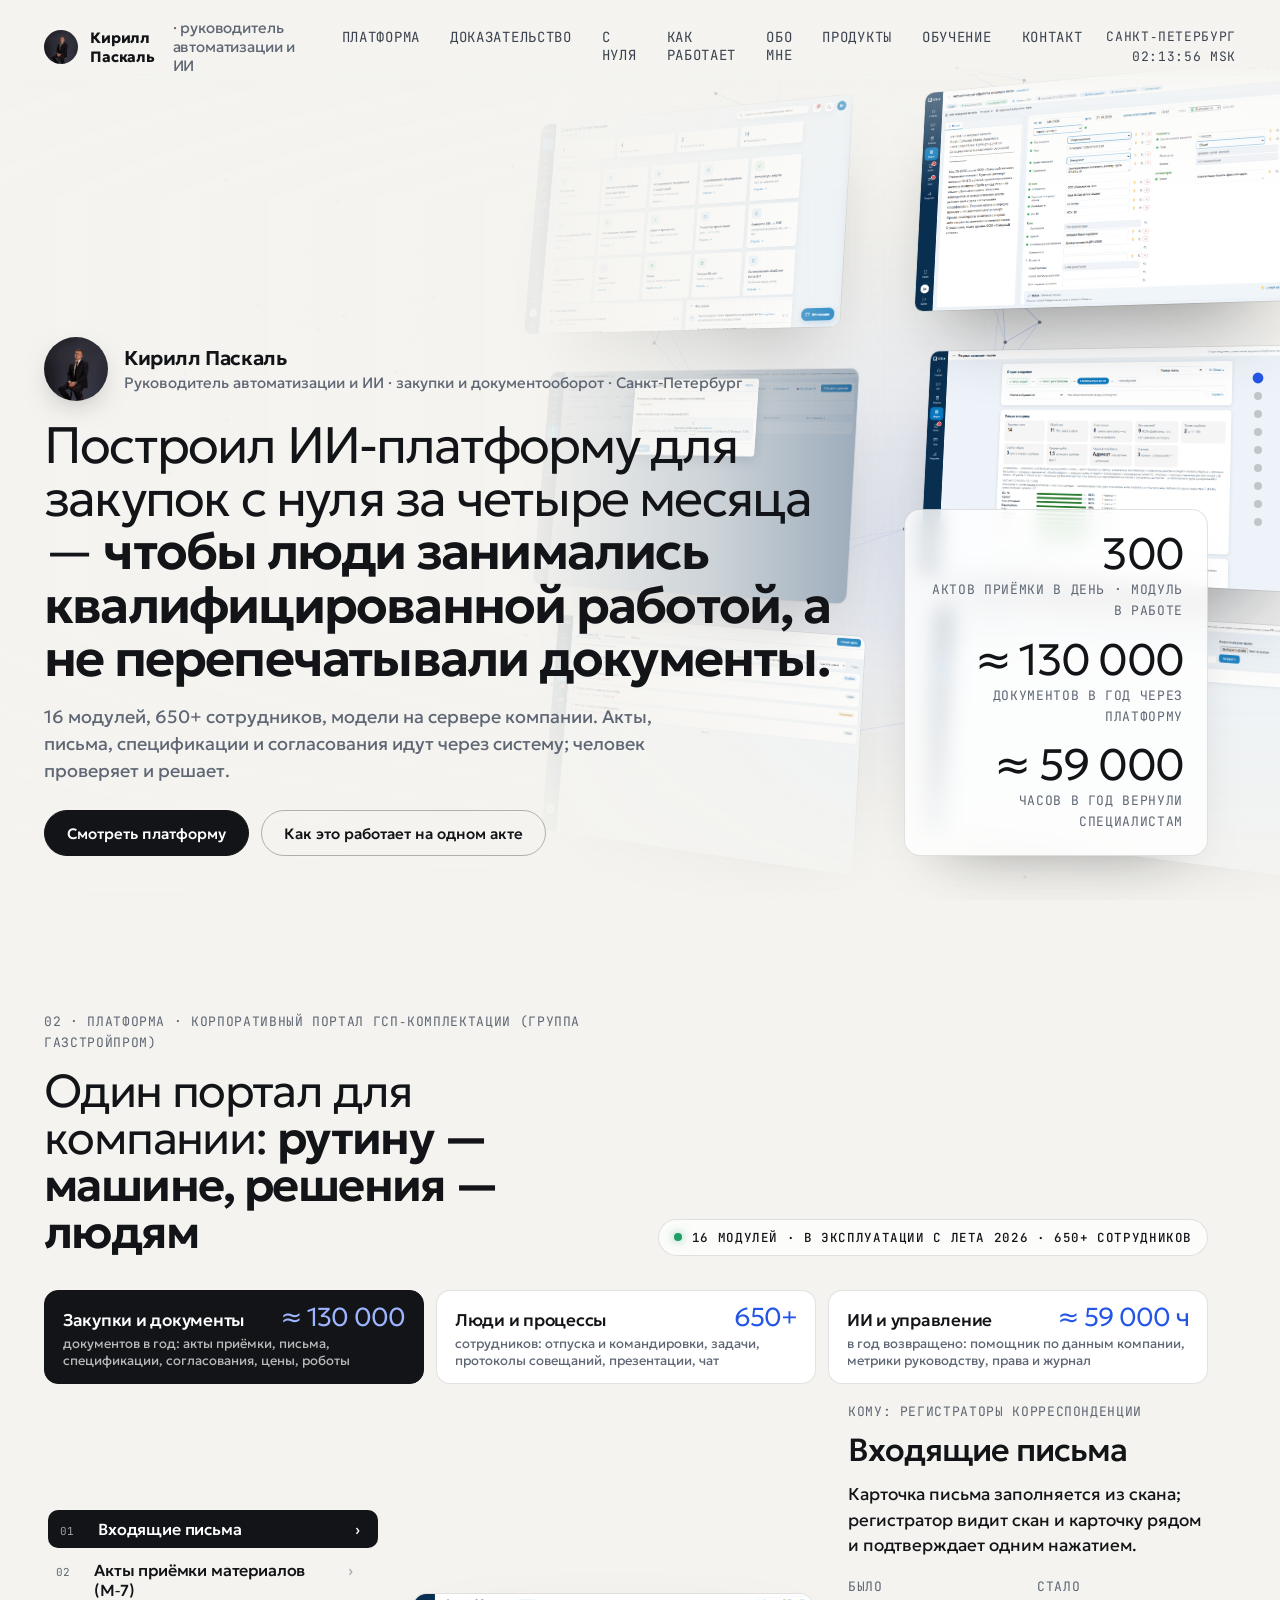
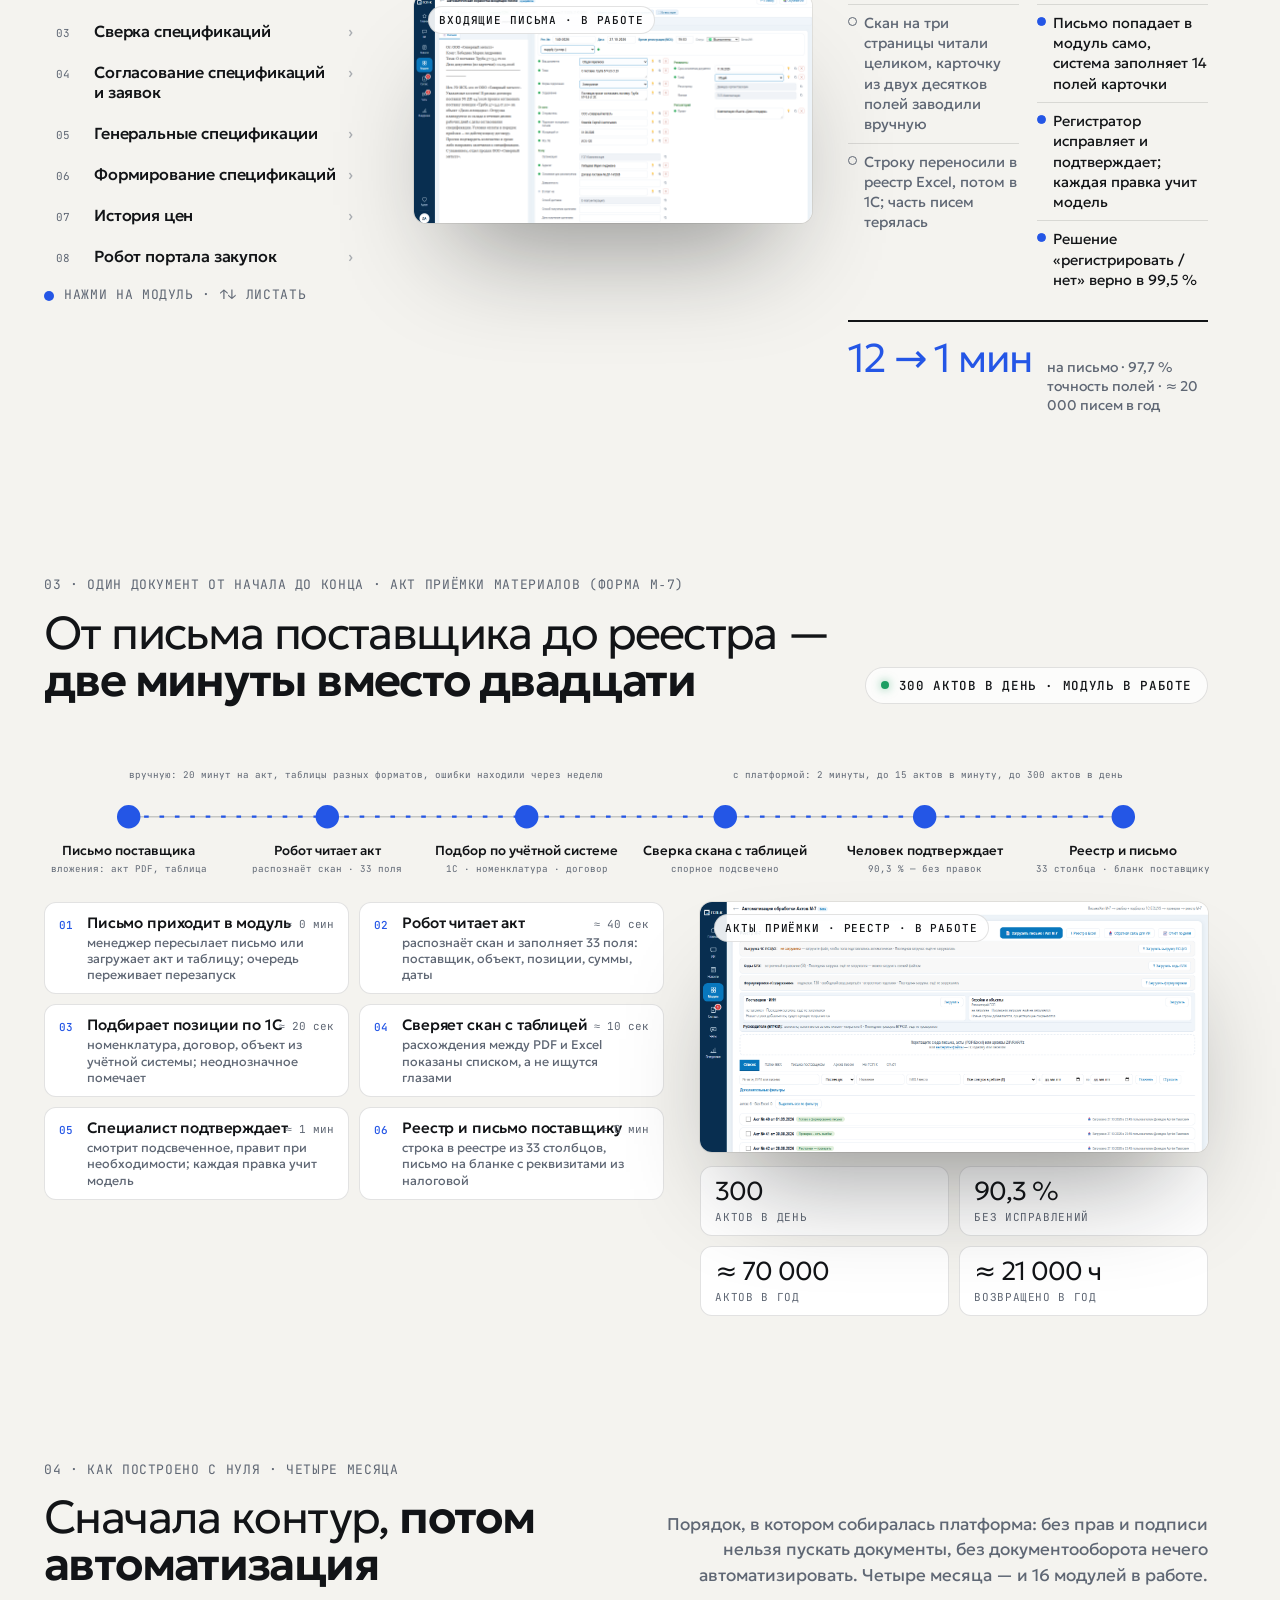
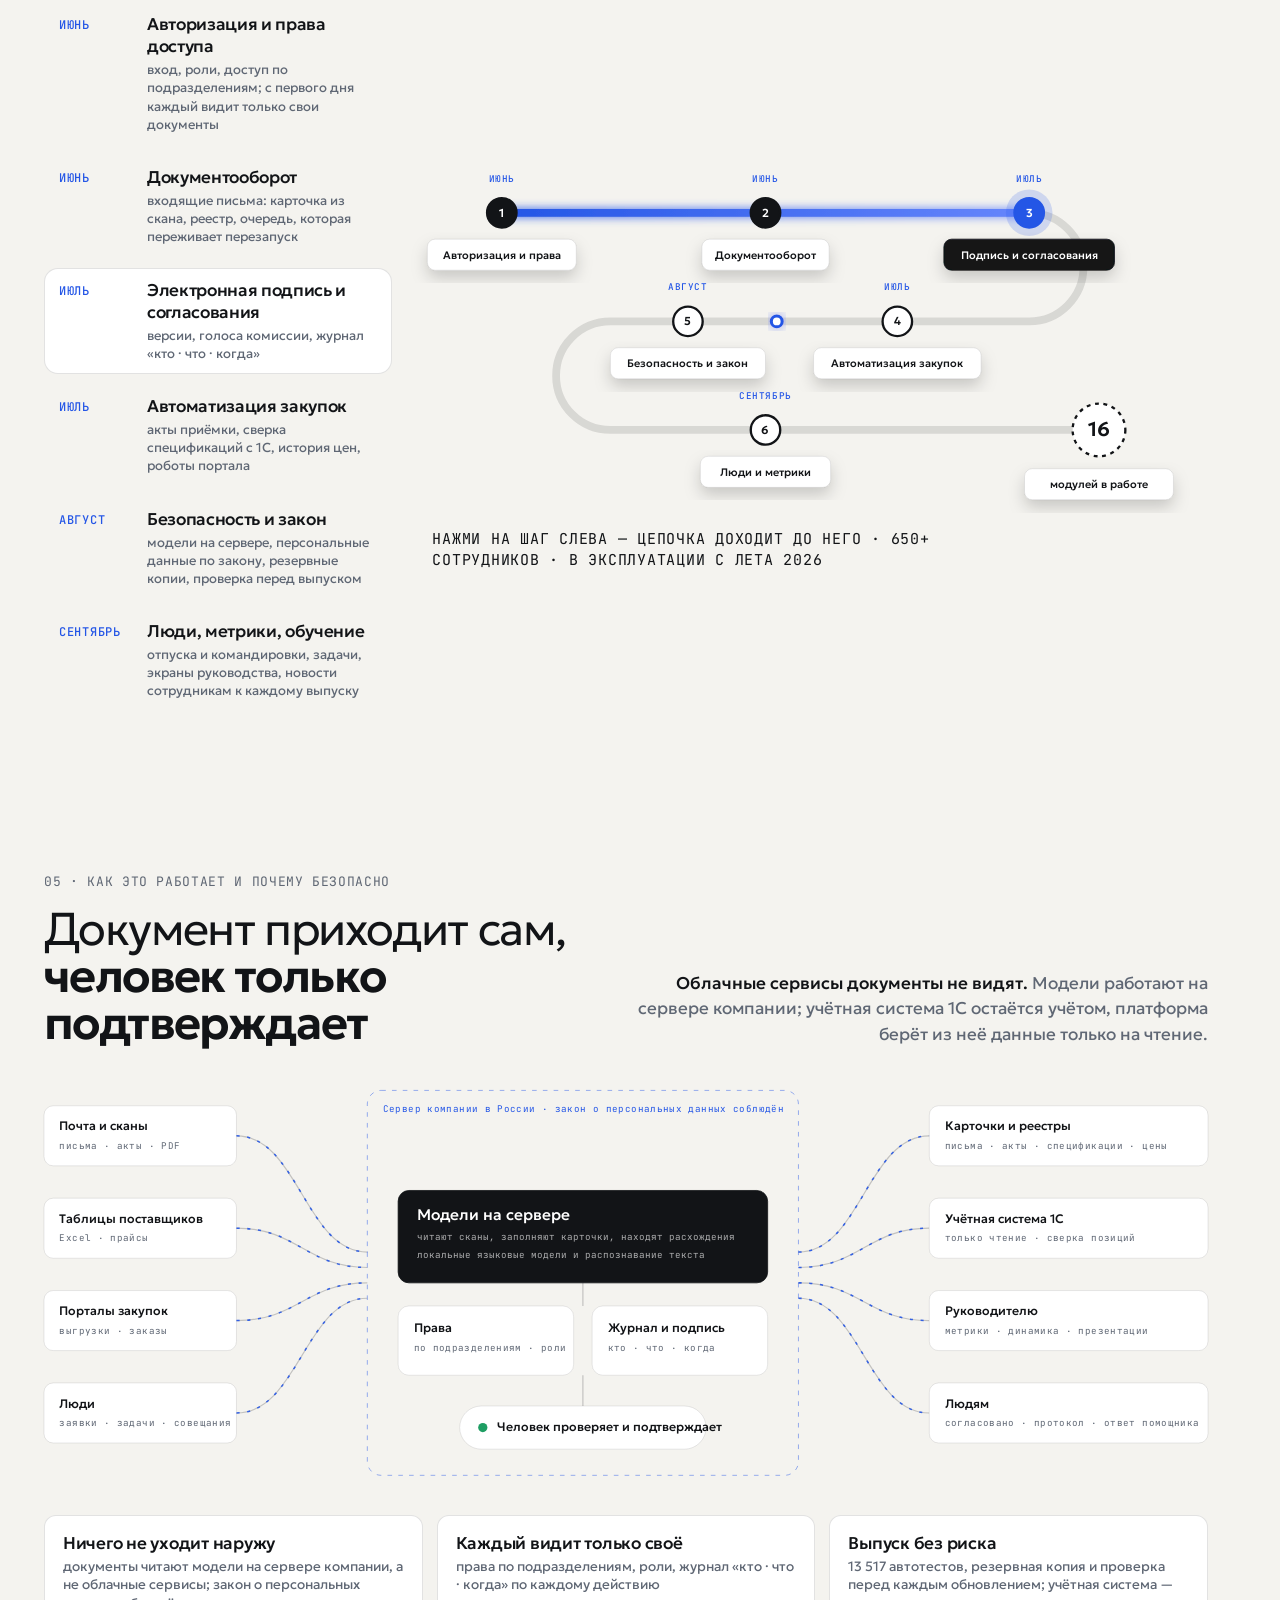
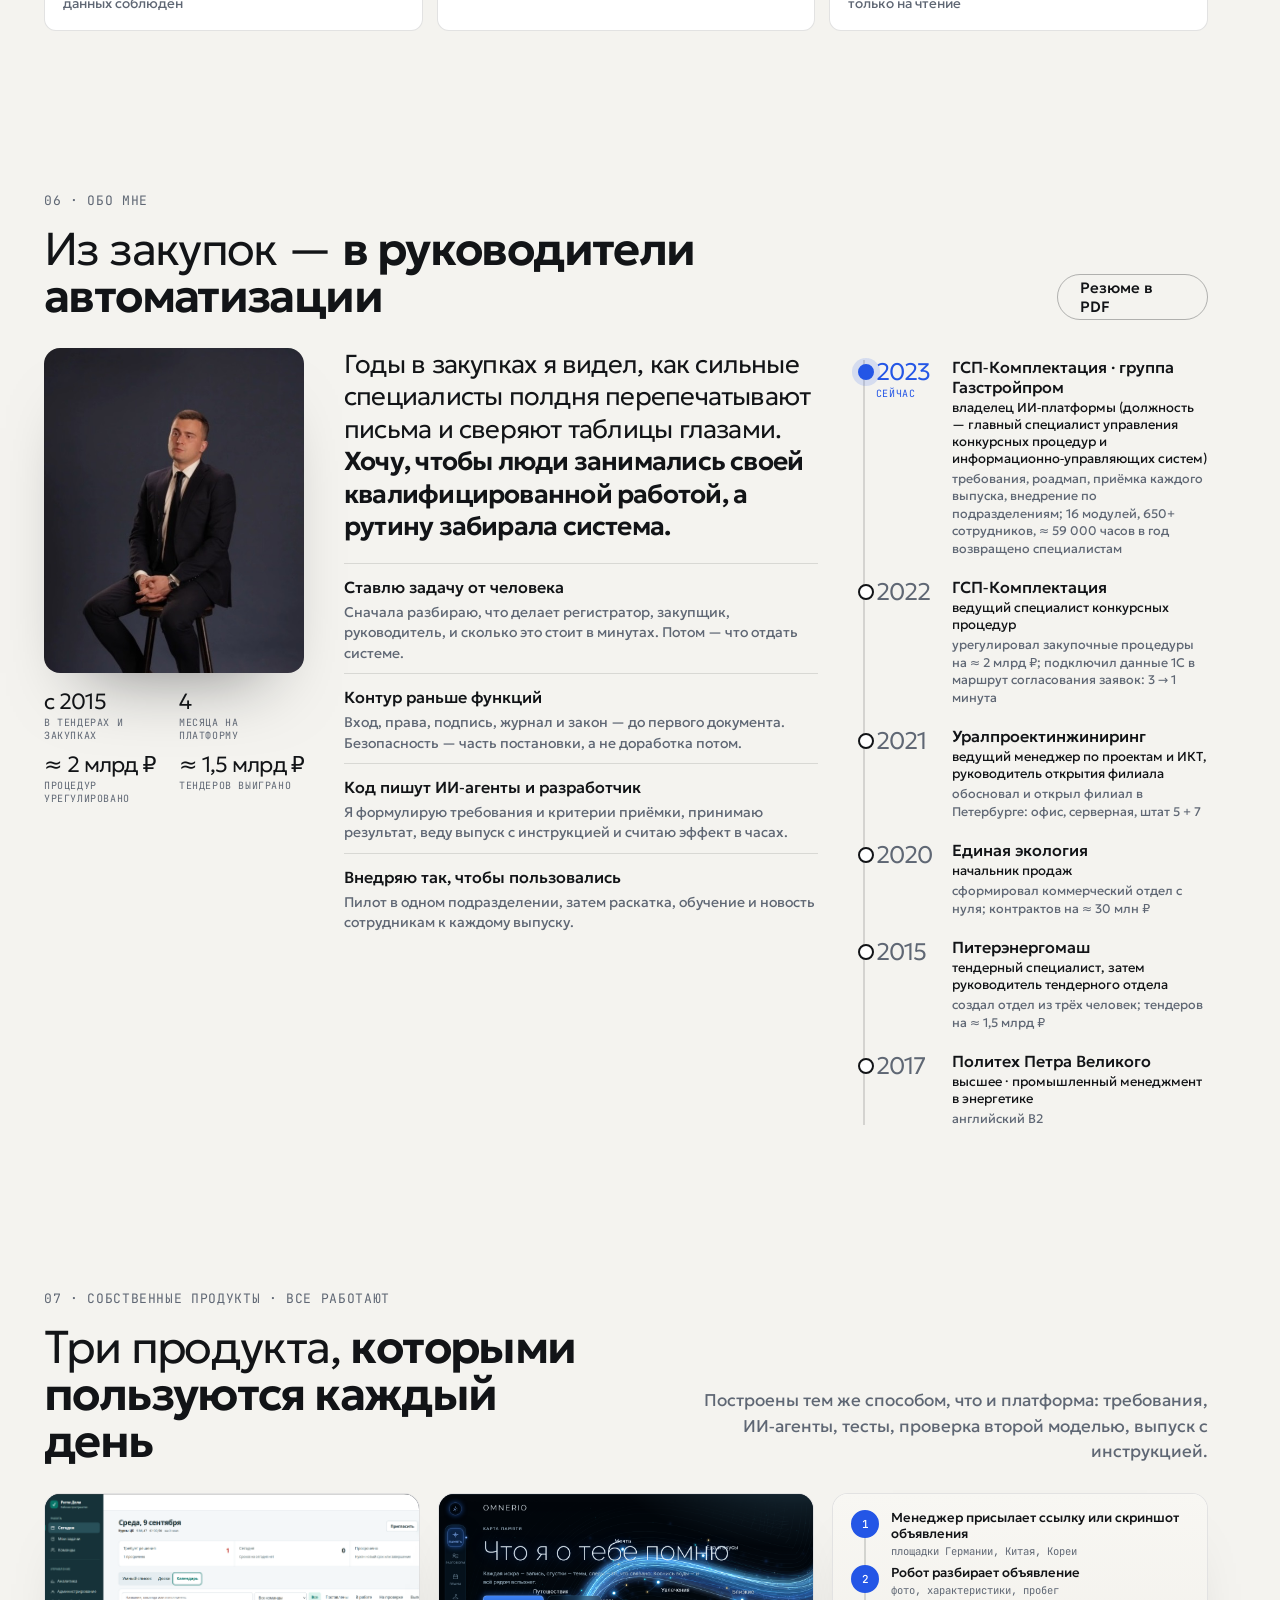
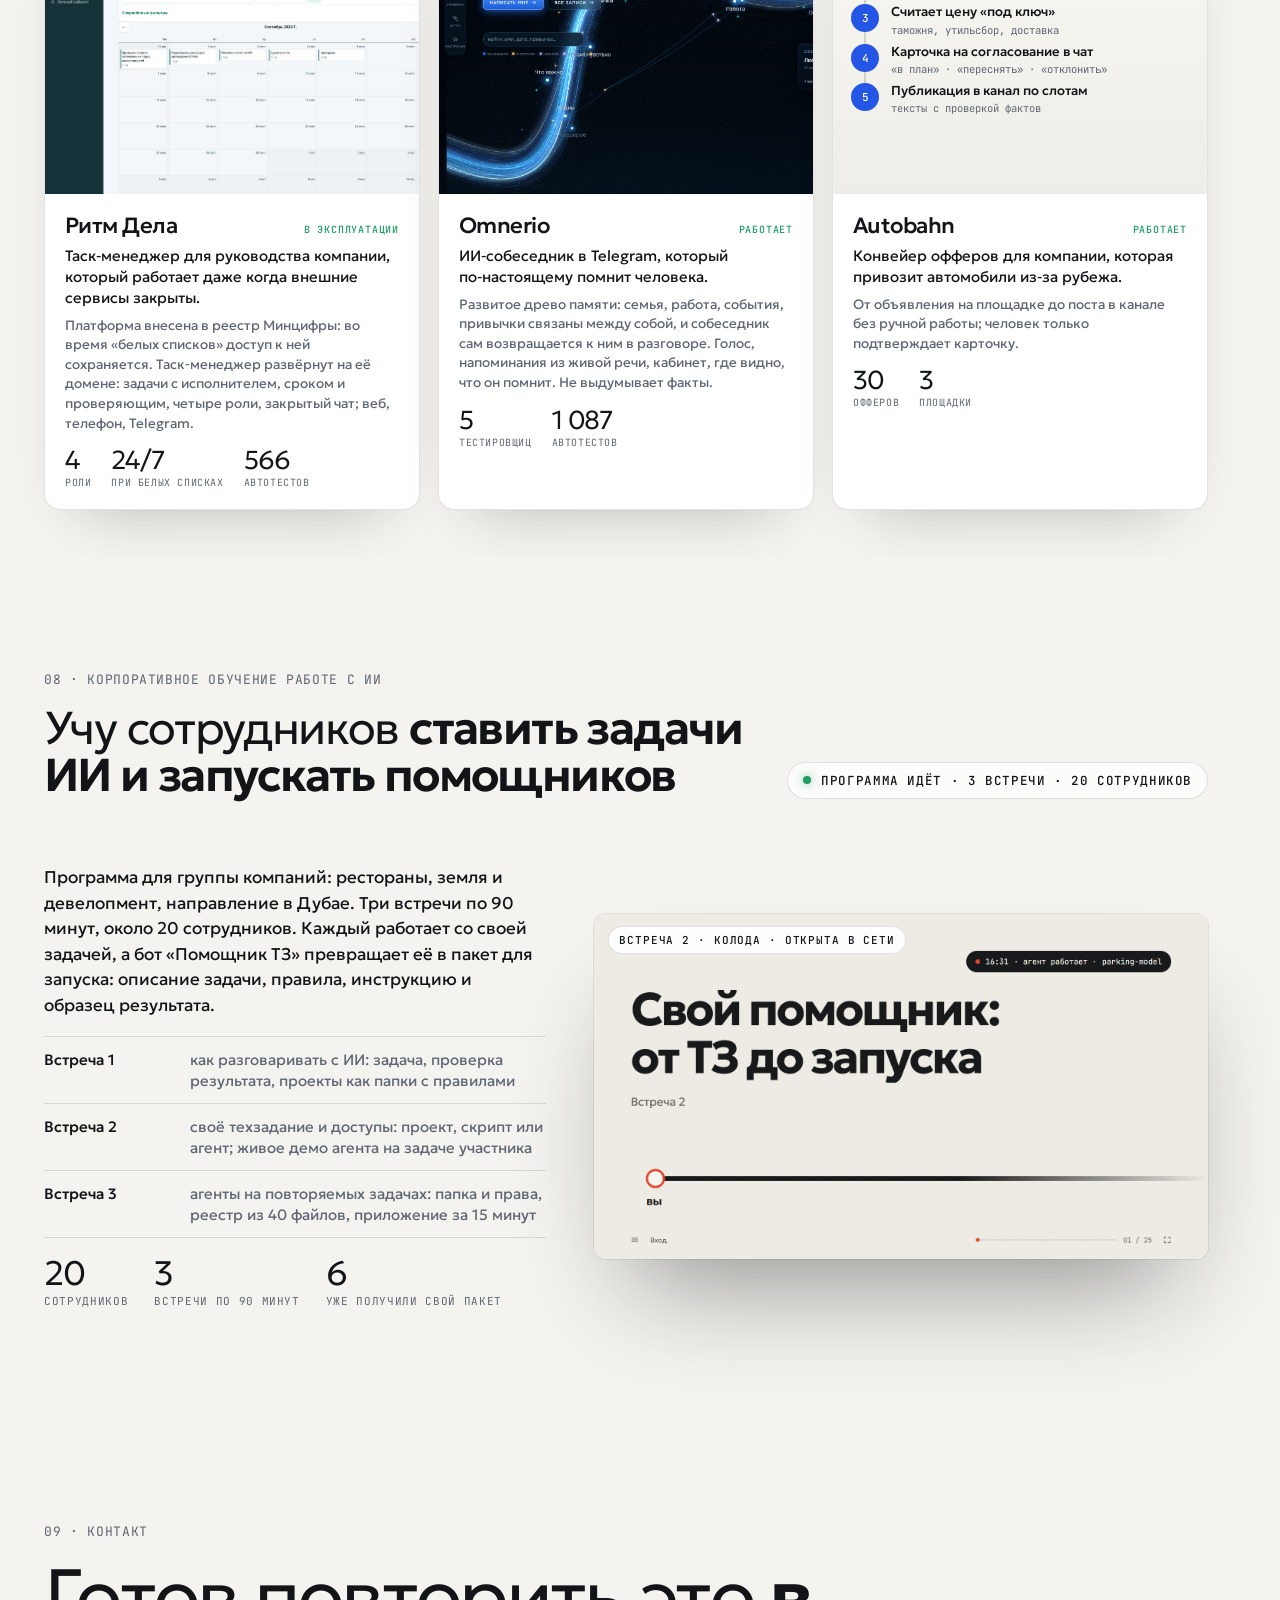
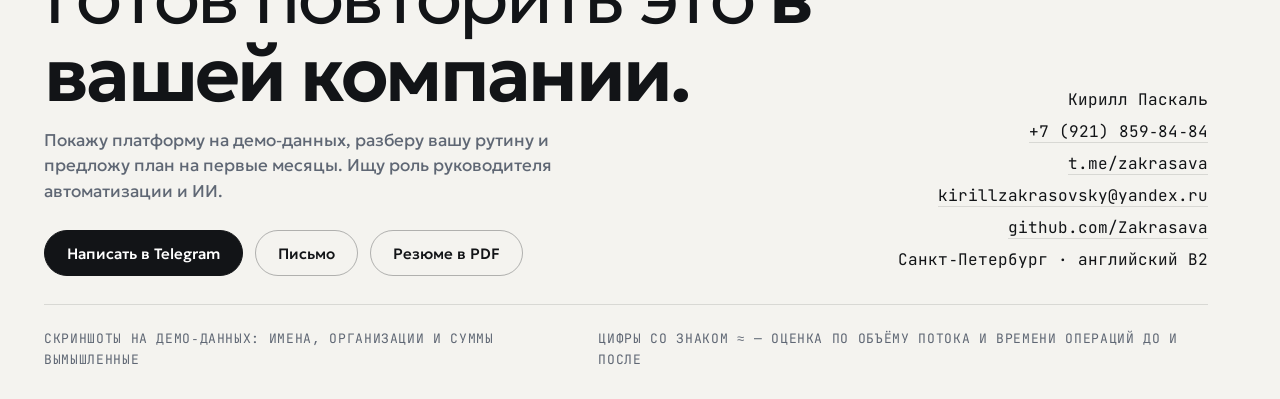
==== commit da1b8015: "Сайт v6: цепочка «с нуля» вернулась, обучение отдельным экраном, платформа по высоте" ====
--- a/index.html
+++ b/index.html
@@ -26,7 +26,7 @@
 button{font:inherit;color:inherit;background:none;border:0;cursor:pointer}
 .mono{font:400 13px/1.6 var(--m);letter-spacing:.05em;text-transform:uppercase;color:var(--mute)}
 .mono b{color:var(--ink);font-weight:500}
-section.s{position:relative;min-height:100vh;padding:112px 72px 48px 44px;display:grid;grid-template-rows:auto 1fr;grid-template-columns:minmax(0,1fr);gap:22px;scroll-snap-align:start;overflow:hidden}
+section.s{position:relative;min-height:100vh;padding:112px 72px 48px 44px;display:grid;grid-template-rows:auto 1fr;grid-template-columns:minmax(0,1fr);gap:28px;scroll-snap-align:start;overflow:hidden}
 .head{display:flex;justify-content:space-between;align-items:flex-end;gap:32px}
 h2{font-weight:300;font-size:clamp(32px,3.6vw,54px);letter-spacing:-.035em;line-height:1.02}
 h2 b{font-weight:600}
@@ -89,44 +89,44 @@
 .meter div span{display:block;margin-top:4px}
 
 /* ── 2 платформа: вкладки групп + обозреватель ── */
-.tabs{display:flex;gap:8px;flex-wrap:wrap}
-.tab{display:grid;grid-template-columns:1fr auto;gap:4px 18px;align-items:baseline;padding:12px 18px;border-radius:14px;border:1px solid var(--line);background:#fff;text-align:left;transition:background .25s,border-color .25s,transform .3s;min-width:300px;flex:1}
+.tabs{display:flex;gap:12px;flex-wrap:wrap;margin-top:6px}
+.tab{display:grid;grid-template-columns:1fr auto;gap:4px 18px;align-items:baseline;padding:13px 18px;border-radius:14px;border:1px solid var(--line);background:#fff;text-align:left;transition:background .25s,border-color .25s,transform .3s;min-width:300px;flex:1}
 .tab:hover{transform:translateY(-2px);border-color:var(--glow)}
 .tab.cur{background:var(--ink);color:#fff;border-color:var(--ink)}
 .tab b{font-weight:500;font-size:17px;letter-spacing:-.015em}
 .tab em{font-style:normal;font:300 26px/1 var(--h);letter-spacing:-.04em;color:var(--glow)}.tab.cur em{color:#9DB4FF}
 .tab span{grid-column:1/-1;font-size:13px;color:var(--mute);line-height:1.35}.tab.cur span{color:rgba(255,255,255,.7)}
-.mb{display:grid;grid-template-columns:330px minmax(0,1fr);gap:36px;align-items:start;margin-top:4px}
+.mb{display:grid;grid-template-columns:330px minmax(0,1fr);gap:40px;align-items:center;margin-top:18px}
 .mlist{list-style:none;display:grid;gap:3px}
 .mlist li{display:grid;grid-template-columns:28px 1fr 14px;gap:10px;align-items:baseline;padding:9px 12px;border-radius:10px;cursor:pointer;transition:background .2s,transform .3s}
 .mlist li:hover{background:var(--panel)}
 .mlist li.cur{background:var(--ink);color:#fff;transform:translateX(4px)}
 .mlist li i{font:400 11px var(--m);color:var(--mute)}.mlist li.cur i{color:rgba(255,255,255,.6)}
-.mlist li b{font-weight:500;font-size:15.5px;letter-spacing:-.01em}
+.mlist li b{font-weight:500;font-size:16px;letter-spacing:-.01em}
 .mlist li::after{content:'›';font:400 16px/1 var(--h);color:var(--mute);opacity:.5;transition:transform .25s,opacity .25s}
 .mlist li:hover::after,.mlist li.cur::after{opacity:1;transform:translateX(3px)}.mlist li.cur::after{color:#fff}
 .mhint{margin-top:10px;display:flex;align-items:center;gap:10px}
 .hand{width:10px;height:10px;border-radius:50%;background:var(--glow);animation:ping 1.8s ease-out infinite}
 @keyframes ping{0%{box-shadow:0 0 0 0 rgba(36,86,230,.5)}70%{box-shadow:0 0 0 10px rgba(36,86,230,0)}100%{box-shadow:0 0 0 0 rgba(36,86,230,0)}}
-.mdet{display:grid;grid-template-columns:minmax(0,1.05fr) minmax(0,.95fr);gap:34px;align-items:start}
+.mdet{display:grid;grid-template-columns:minmax(0,1.05fr) minmax(0,.95fr);gap:36px;align-items:center}
 .mshot{position:relative;border-radius:12px;overflow:hidden;box-shadow:0 60px 110px -40px rgba(18,20,23,.45),0 0 0 1px rgba(18,20,23,.08);background:#fff}
-.mshot img{display:block;width:100%;aspect-ratio:16/10;object-fit:cover;object-position:top;transition:opacity .35s}
+.mshot img{display:block;width:100%;aspect-ratio:16/9.2;object-fit:cover;object-position:top;transition:opacity .35s}
 .mshot img.sw{opacity:0}
 .tag{position:absolute;left:14px;top:12px;display:flex;gap:8px;align-items:center;font:500 11px var(--m);letter-spacing:.08em;text-transform:uppercase;color:var(--ink);background:rgba(255,255,255,.9);padding:6px 10px;border-radius:999px;border:1px solid var(--line)}
-.mtx h3{font-weight:500;font-size:30px;letter-spacing:-.03em;margin:8px 0 10px}
-.mtx p{font-size:16px;line-height:1.45}
+.mtx h3{font-weight:500;font-size:32px;letter-spacing:-.03em;margin:8px 0 12px}
+.mtx p{font-size:17px;line-height:1.5}
 .ws{display:grid;grid-template-columns:1fr 1fr;gap:18px;margin-top:18px}
 .ws ul{list-style:none;margin-top:6px}
-.ws li{position:relative;padding:6px 0 6px 16px;border-top:1px solid var(--line);font-size:14px;line-height:1.35;color:var(--mute)}
+.ws li{position:relative;padding:8px 0 8px 16px;border-top:1px solid var(--line);font-size:14.5px;line-height:1.4;color:var(--mute)}
 .ws li::before{content:"";position:absolute;left:0;top:12px;width:7px;height:7px;border-radius:50%;border:1.5px solid var(--mute)}
 .ws div:last-child li{color:var(--ink)}.ws div:last-child li::before{background:var(--glow);border-color:var(--glow)}
-.mres{margin-top:18px;padding-top:14px;border-top:2px solid var(--ink);display:grid;grid-template-columns:auto 1fr;gap:16px;align-items:baseline}
+.mres{margin-top:22px;padding-top:16px;border-top:2px solid var(--ink);display:grid;grid-template-columns:auto 1fr;gap:16px;align-items:baseline}
 .mres b{font:300 40px/1 var(--h);letter-spacing:-.04em;color:var(--glow);white-space:nowrap}
 .mres span{font-size:14px;line-height:1.35;color:var(--mute)}
 
 /* ── 3 маршрут акта ── */
 .m7grid{display:grid;grid-template-columns:minmax(0,1.1fr) minmax(0,.9fr);grid-template-rows:auto 1fr;gap:12px 36px;align-items:start}
-.m7grid .shot img{max-height:300px;object-fit:cover;object-position:top}
+.m7grid .shot img{max-height:250px;object-fit:cover;object-position:top}
 .m7grid .route{grid-column:1/-1;position:relative}
 .route svg{width:100%;max-width:100%;height:auto;overflow:visible;display:block}
 .rt{fill:none;stroke:rgba(18,20,23,.2);stroke-width:2}
@@ -136,7 +136,7 @@
 .node.lit{fill:var(--glow);stroke:var(--glow)}
 .rlab{font:500 17px var(--h);fill:var(--ink)}.rsub{font:400 12px var(--m);fill:var(--mute)}
 .m7steps{display:grid;grid-template-columns:1fr 1fr;gap:10px}
-.m7s{position:relative;padding:11px 14px 11px 42px;border-radius:12px;background:#fff;border:1px solid var(--line);transition:transform .3s,border-color .3s}
+.m7s{position:relative;padding:10px 14px 10px 42px;border-radius:12px;background:#fff;border:1px solid var(--line);transition:transform .3s,border-color .3s}
 .m7s:hover{transform:translateY(-3px);border-color:var(--glow)}
 .m7s i{position:absolute;left:14px;top:15px;font:500 11px var(--m);color:var(--glow);font-style:normal}
 .m7s b{display:block;font-weight:500;font-size:15px;letter-spacing:-.01em}
@@ -145,8 +145,8 @@
 .shot{position:relative;border-radius:12px;overflow:hidden;box-shadow:0 60px 110px -40px rgba(18,20,23,.45),0 0 0 1px rgba(18,20,23,.08);background:#fff}
 .shot img{display:block;width:100%}
 .kpis{display:flex;gap:10px;flex-wrap:wrap;margin-top:14px}
-.kpi{padding:14px 16px;border-radius:12px;background:#fff;border:1px solid var(--line);flex:1 1 40%}
-.kpi b{display:block;font:300 30px/1 var(--h);letter-spacing:-.04em}
+.kpi{padding:11px 14px;border-radius:12px;background:#fff;border:1px solid var(--line);flex:1 1 40%}
+.kpi b{display:block;font:300 26px/1 var(--h);letter-spacing:-.04em}
 .kpi span{display:block;margin-top:6px;font:400 11px var(--m);letter-spacing:.06em;text-transform:uppercase;color:var(--mute)}
 .js .m7s{opacity:0;transform:translateY(10px);transition:opacity .5s,transform .6s cubic-bezier(.2,.8,.2,1)}.js .in .m7s{opacity:1;transform:none}
 .js .in .m7s:nth-child(2){transition-delay:.1s}.js .in .m7s:nth-child(3){transition-delay:.2s}.js .in .m7s:nth-child(4){transition-delay:.3s}.js .in .m7s:nth-child(5){transition-delay:.4s}.js .in .m7s:nth-child(6){transition-delay:.5s}
@@ -190,6 +190,31 @@
 .alive-foot{display:flex;justify-content:space-between;align-items:center;gap:16px;margin-top:14px}
 .alive-cap{font-size:15px;line-height:1.4;color:var(--ink);min-height:1.5em;max-width:40em}
 
+
+/* ── 4 цепочка ── */
+.alive-wrap{grid-template-columns:minmax(0,.62fr) minmax(0,1.38fr)}
+.act{padding:10px 14px}.act b{font-size:17px}.act p{font-size:13px}.act .m{padding-top:4px}
+.chainbox{position:relative}
+.chain{width:100%;height:auto;display:block;overflow:visible}
+.track{fill:none;stroke:rgba(18,20,23,.12);stroke-width:10;stroke-linecap:round}
+.glow{fill:none;stroke:url(#cg);stroke-width:10;stroke-linecap:round;filter:url(#soft);transition:stroke-dashoffset 1s cubic-bezier(.2,.8,.2,1)}
+.tok{fill:#fff;stroke:var(--glow);stroke-width:4;filter:url(#soft)}
+.cn .c{fill:#fff;stroke:var(--ink);stroke-width:3;transition:fill .35s,stroke .35s}
+.cn .halo{fill:var(--glow);opacity:0;transition:opacity .4s}
+.cn .n{font:600 15px var(--h);fill:var(--ink);transition:fill .35s}
+.cn .cm{font:500 12px var(--m);fill:var(--glow);letter-spacing:.06em;text-transform:uppercase}
+.cn .lab{fill:#fff;stroke:var(--line);filter:url(#shadow);transition:fill .35s,stroke .35s}
+.cn .lt{font:500 14px var(--h);fill:var(--ink);transition:fill .35s}
+.cn.done .c{fill:var(--ink)}.cn.done .n{fill:#fff}
+.cn.cur .c{fill:var(--glow);stroke:var(--glow)}.cn.cur .n{fill:#fff}.cn.cur .halo{opacity:.18;animation:halo 1.8s ease-out infinite}
+.cn.cur .lab{fill:var(--ink);stroke:var(--ink)}.cn.cur .lt{fill:#fff}
+.cn.fin .c{stroke-dasharray:5 6}.cn.fin .n{font-size:26px}
+.cn.fin.cur .c{stroke-dasharray:none}
+@keyframes halo{0%{transform:scale(.7);opacity:.3}100%{transform:scale(1.4);opacity:0}}
+.cn .halo{transform-box:fill-box;transform-origin:center}
+.js .cn{opacity:0;transition:opacity .5s}.js .in .cn{opacity:1}
+.js .in .cn:nth-child(2){transition-delay:.15s}.js .in .cn:nth-child(3){transition-delay:.3s}.js .in .cn:nth-child(4){transition-delay:.45s}.js .in .cn:nth-child(5){transition-delay:.6s}.js .in .cn:nth-child(6){transition-delay:.75s}.js .in .cn:nth-child(7){transition-delay:.9s}
+
 /* ── 5 как работает ── */
 svg.sch{width:100%;max-width:100%;max-height:calc(100vh - 420px);height:auto;display:block;overflow:visible;margin:0 auto}
 .box{fill:#fff;stroke:var(--line);stroke-width:1}.box.core{fill:#121417;stroke:#121417}
@@ -246,7 +271,7 @@
 .prod p{margin-top:8px;font-size:13.5px;line-height:1.45;color:var(--mute)}
 .prod .nums{display:flex;gap:20px;margin-top:14px}
 .prod .nums b{display:block;font:300 26px/1 var(--h);letter-spacing:-.04em}.prod .nums span{display:block;margin-top:3px;font:400 10px var(--m);letter-spacing:.06em;text-transform:uppercase;color:var(--mute)}
-.train{display:grid;grid-template-columns:minmax(0,.9fr) minmax(0,1.1fr);gap:40px;align-items:center}
+.train{display:grid;grid-template-columns:minmax(0,.9fr) minmax(0,1.1fr);gap:48px;align-items:center;min-height:520px}
 .feat{list-style:none;border-top:1px solid var(--line);margin-top:18px}
 .feat li{display:grid;grid-template-columns:130px 1fr;gap:16px;padding:12px 0;border-bottom:1px solid var(--line);font-size:15px;line-height:1.4}
 .feat li b{font-weight:500}.feat li span{color:var(--mute)}
@@ -281,11 +306,11 @@
 <body>
 <header class="top">
   <a class="who" href="#start"><img src="uploads/photo.jpg" alt=""><b>Кирилл Паскаль</b><span>· руководитель автоматизации и ИИ</span></a>
-  <nav><a href="#platform">Платформа</a><a href="#m7">Доказательство</a><a href="#built">С нуля</a><a href="#how">Как работает</a><a href="#about">Обо мне</a><a href="#more">Продукты</a><a href="#contact">Контакт</a></nav>
+  <nav><a href="#platform">Платформа</a><a href="#m7">Доказательство</a><a href="#built">С нуля</a><a href="#how">Как работает</a><a href="#about">Обо мне</a><a href="#more">Продукты</a><a href="#training">Обучение</a><a href="#contact">Контакт</a></nav>
   <div class="right">Санкт‑Петербург<br><span id="clock"></span></div>
   <button class="burger" id="burger" aria-label="Меню"><i></i></button>
 </header>
-<div class="menu" id="menu"><button class="x" id="menux" aria-label="Закрыть">×</button><a href="#platform">Платформа</a><a href="#m7">Доказательство</a><a href="#built">Как построено</a><a href="#how">Как работает</a><a href="#about">Обо мне</a><a href="#more">Продукты и обучение</a><a href="#contact">Контакт</a></div>
+<div class="menu" id="menu"><button class="x" id="menux" aria-label="Закрыть">×</button><a href="#platform">Платформа</a><a href="#m7">Доказательство</a><a href="#built">Как построено</a><a href="#how">Как работает</a><a href="#about">Обо мне</a><a href="#more">Продукты</a><a href="#training">Обучение</a><a href="#contact">Контакт</a></div>
 <nav class="dots" aria-label="Экраны"></nav>
 
 <!-- 1 -->
@@ -329,7 +354,7 @@
 <section class="s" id="platform" data-in data-name="Платформа">
   <div class="head">
     <div><div class="mono r" style="margin-bottom:14px">02 · Платформа · корпоративный портал ГСП‑Комплектации (группа Газстройпром)</div>
-      <h2 class="r">Один портал для всей компании: <b>рутину — машине, решения — людям</b></h2></div>
+      <h2 class="r">Один портал для компании: <b>рутину — машине, решения — людям</b></h2></div>
     <span class="live r">16 модулей · в эксплуатации с лета 2026 · 650+ сотрудников</span>
   </div>
   <div>
@@ -359,7 +384,7 @@
   </div>
   <div class="m7grid">
     <div class="route r">
-      <svg viewBox="0 0 1512 215" aria-label="Маршрут акта">
+      <svg viewBox="0 0 1512 205" aria-label="Маршрут акта">
         <path class="rt" d="M110 110 H1402"/><path class="rt go" d="M110 110 H1402"/>
         <g id="rnodes">
           <circle class="node lit" cx="110" cy="110" r="14"/><text class="rlab" x="110" y="160" text-anchor="middle">Письмо поставщика</text><text class="rsub" x="110" y="182" text-anchor="middle">вложения: акт PDF, таблица</text>
@@ -392,25 +417,39 @@
 <section class="s" id="built" data-in data-name="С нуля" style="padding-top:96px;gap:14px">
   <div class="head">
     <div><div class="mono r" style="margin-bottom:14px">04 · Как построено с нуля · четыре месяца</div>
-      <h2 class="r">Сначала вход и подпись, потом документы, <b>и только потом автоматизация</b></h2></div>
-    <p class="lead r">Один и тот же экран портала — так он оживал по месяцам. Нажми на шаг или смотри, как собирается само.</p>
+      <h2 class="r">Сначала контур, <b>потом автоматизация</b></h2></div>
+    <p class="lead r">Порядок, в котором собиралась платформа: без прав и подписи нельзя пускать документы, без документооборота нечего автоматизировать. Четыре месяца — и 16 модулей в работе.</p>
   </div>
   <div class="alive-wrap">
     <div class="acts r" id="acts">
-      <button class="act cur" data-a="0"><span class="m">июнь</span><div><b>Кто может войти и что видит</b><p>вход, роли, права по подразделениям, журнал каждого действия. Без этого нельзя пускать документы.</p></div></button>
-      <button class="act" data-a="1"><span class="m">июль</span><div><b>Документ с подписью и историей</b><p>письма и спецификации заходят в систему; согласование с простой электронной подписью, версии, кто и когда решил.</p></div></button>
-      <button class="act" data-a="2"><span class="m">август — сентябрь</span><div><b>Документы идут сами</b><p>роботы разбирают акты и письма, сверяют с учётной системой, считают цены; человек подтверждает. Плюс отпуска, задачи, протоколы, метрики.</p></div></button>
-    </div>
-    <div class="r alive-col">
-      <div class="alive s0" id="alive">
-        <img src="uploads/home.png" alt="">
-        <div class="lock"><div><svg viewBox="0 0 24 24"><rect x="4" y="11" width="16" height="10" rx="2"/><path d="M8 11V7a4 4 0 0 1 8 0v4"/></svg><b>Вход в портал</b><span>только свои документы · журнал действий</span></div></div>
-        <div class="badge" id="abadge">июнь · 1 модуль</div>
-        <div class="docs" id="docs"></div>
-        <div class="sign"><b>Спецификация № 214 · версия 3</b><small>согласовано 10 из 10 · подпись</small><svg viewBox="0 0 230 54"><path d="M6 40 C 20 10, 34 10, 44 36 S 64 48, 76 28 S 96 8, 108 30 S 128 46, 142 26 S 160 14, 176 30 S 198 44, 222 20"/></svg><span class="stamp">подписано</span></div>
-        <div class="counts" id="acounts"><div><b id="c1">2</b><span>модуля</span></div><div><b id="c2">40</b><span>сотрудников</span></div><div><b id="c3">0</b><span>часов в год вернули</span></div></div>
-      </div>
-      <div class="alive-foot"><div class="alive-cap" id="acap">Июнь: сначала права. Каждый видит только своё, каждое действие записано.</div><button class="btn" id="replay" style="height:40px;padding:0 16px;font-size:14px;white-space:nowrap;flex-shrink:0">Показать заново</button></div>
+      <button class="act cur" data-a="0"><span class="m">июнь</span><div><b>Авторизация и права доступа</b><p>вход, роли, доступ по подразделениям; с первого дня каждый видит только свои документы</p></div></button>
+      <button class="act" data-a="1"><span class="m">июнь</span><div><b>Документооборот</b><p>входящие письма: карточка из скана, реестр, очередь, которая переживает перезапуск</p></div></button>
+      <button class="act" data-a="2"><span class="m">июль</span><div><b>Электронная подпись и согласования</b><p>версии, голоса комиссии, журнал «кто · что · когда»</p></div></button>
+      <button class="act" data-a="3"><span class="m">июль</span><div><b>Автоматизация закупок</b><p>акты приёмки, сверка спецификаций с 1С, история цен, роботы портала</p></div></button>
+      <button class="act" data-a="4"><span class="m">август</span><div><b>Безопасность и закон</b><p>модели на сервере, персональные данные по закону, резервные копии, проверка перед выпуском</p></div></button>
+      <button class="act" data-a="5"><span class="m">сентябрь</span><div><b>Люди, метрики, обучение</b><p>отпуска и командировки, задачи, экраны руководства, новости сотрудникам к каждому выпуску</p></div></button>
+    </div>
+    <div class="r chainbox">
+      <svg class="chain" viewBox="0 0 1000 480" aria-label="Как собиралась платформа">
+        <defs>
+          <linearGradient id="cg" x1="0" y1="0" x2="1" y2="0"><stop offset="0" stop-color="#2456E6"/><stop offset="1" stop-color="#6F8CFF"/></linearGradient>
+          <filter id="soft" x="-30%" y="-30%" width="160%" height="160%"><feGaussianBlur stdDeviation="6" result="b"/><feMerge><feMergeNode in="b"/><feMergeNode in="SourceGraphic"/></feMerge></filter>
+          <filter id="shadow" x="-20%" y="-20%" width="140%" height="160%"><feDropShadow dx="0" dy="10" stdDeviation="10" flood-color="#121417" flood-opacity=".18"/></filter>
+        </defs>
+        <path class="track" id="ctrack" d="M90 90 H770 A70 70 0 0 1 840 160 A70 70 0 0 1 770 230 H230 A70 70 0 0 0 160 300 A70 70 0 0 0 230 370 H860"/>
+        <path class="glow" id="cglow" d="M90 90 H770 A70 70 0 0 1 840 160 A70 70 0 0 1 770 230 H230 A70 70 0 0 0 160 300 A70 70 0 0 0 230 370 H860"/>
+        <circle class="tok" r="7"><animateMotion dur="9s" repeatCount="indefinite"><mpath href="#ctrack"/></animateMotion></circle>
+        <g id="cn">
+          <g class="cn" transform="translate(90,90)"><text class="cm" y="-40" text-anchor="middle">июнь</text><circle class="halo" r="30"/><circle class="c" r="19"/><text class="n" y="5" text-anchor="middle">1</text><rect class="lab" x="-96" y="34" width="192" height="40" rx="10"/><text class="lt" y="59" text-anchor="middle">Авторизация и права</text></g>
+          <g class="cn" transform="translate(430,90)"><text class="cm" y="-40" text-anchor="middle">июнь</text><circle class="halo" r="30"/><circle class="c" r="19"/><text class="n" y="5" text-anchor="middle">2</text><rect class="lab" x="-82" y="34" width="164" height="40" rx="10"/><text class="lt" y="59" text-anchor="middle">Документооборот</text></g>
+          <g class="cn" transform="translate(770,90)"><text class="cm" y="-40" text-anchor="middle">июль</text><circle class="halo" r="30"/><circle class="c" r="19"/><text class="n" y="5" text-anchor="middle">3</text><rect class="lab" x="-110" y="34" width="220" height="40" rx="10"/><text class="lt" y="59" text-anchor="middle">Подпись и согласования</text></g>
+          <g class="cn" transform="translate(600,230)"><text class="cm" y="-40" text-anchor="middle">июль</text><circle class="halo" r="30"/><circle class="c" r="19"/><text class="n" y="5" text-anchor="middle">4</text><rect class="lab" x="-108" y="34" width="216" height="40" rx="10"/><text class="lt" y="59" text-anchor="middle">Автоматизация закупок</text></g>
+          <g class="cn" transform="translate(330,230)"><text class="cm" y="-40" text-anchor="middle">август</text><circle class="halo" r="30"/><circle class="c" r="19"/><text class="n" y="5" text-anchor="middle">5</text><rect class="lab" x="-100" y="34" width="200" height="40" rx="10"/><text class="lt" y="59" text-anchor="middle">Безопасность и закон</text></g>
+          <g class="cn" transform="translate(430,370)"><text class="cm" y="-40" text-anchor="middle">сентябрь</text><circle class="halo" r="30"/><circle class="c" r="19"/><text class="n" y="5" text-anchor="middle">6</text><rect class="lab" x="-84" y="34" width="168" height="40" rx="10"/><text class="lt" y="59" text-anchor="middle">Люди и метрики</text></g>
+          <g class="cn fin" transform="translate(860,370)"><circle class="halo" r="46"/><circle class="c" r="34"/><text class="n" y="8" text-anchor="middle">16</text><rect class="lab" x="-96" y="50" width="192" height="40" rx="10"/><text class="lt" y="75" text-anchor="middle">модулей в работе</text></g>
+        </g>
+      </svg>
+      <div class="alive-foot"><div class="alive-cap mono">нажми на шаг слева — цепочка доходит до него · 650+ сотрудников · в эксплуатации с лета 2026</div></div>
     </div>
   </div>
 </section>
@@ -490,8 +529,8 @@
 <!-- 7 -->
 <section class="s" id="more" data-in data-name="Продукты">
   <div class="head">
-    <div><div class="mono r" style="margin-bottom:14px">07 · Кроме платформы</div><h2 class="r">Три своих продукта <b>и программа обучения</b></h2></div>
-    <div class="seg r" id="seg"><button class="cur" data-p="0">Продукты</button><button data-p="1">Обучение работе с ИИ</button></div>
+    <div><div class="mono r" style="margin-bottom:14px">07 · Собственные продукты · все работают</div><h2 class="r">Три продукта, <b>которыми пользуются каждый день</b></h2></div>
+    <p class="lead r">Построены тем же способом, что и платформа: требования, ИИ‑агенты, тесты, проверка второй моделью, выпуск с инструкцией.</p>
   </div>
   <div>
     <div class="pane cur" id="pane0">
@@ -501,7 +540,17 @@
         <article class="prod r"><div class="pic achain"><ol class="ach"><li><i>1</i><div><b>Менеджер присылает ссылку или скриншот объявления</b><span>площадки Германии, Китая, Кореи</span></div></li><li><i>2</i><div><b>Робот разбирает объявление</b><span>фото, характеристики, пробег</span></div></li><li><i>3</i><div><b>Считает цену «под ключ»</b><span>таможня, утильсбор, доставка</span></div></li><li><i>4</i><div><b>Карточка на согласование в чат</b><span>«в план» · «переснять» · «отклонить»</span></div></li><li><i>5</i><div><b>Публикация в канал по слотам</b><span>тексты с проверкой фактов</span></div></li></ol></div><div class="tx"><h3>Autobahn<span>работает</span></h3><p class="one">Конвейер офферов для компании, которая привозит автомобили из‑за рубежа.</p><p>От объявления на площадке до поста в канале без ручной работы; человек только подтверждает карточку.</p><div class="nums"><div><b>30</b><span>офферов</span></div><div><b>3</b><span>площадки</span></div></div></div></article>
       </div>
     </div>
-    <div class="pane" id="pane1">
+    </div>
+</section>
+
+<!-- 8 -->
+<section class="s" id="training" data-in data-name="Обучение">
+  <div class="head">
+    <div><div class="mono r" style="margin-bottom:14px">08 · Корпоративное обучение работе с ИИ</div><h2 class="r">Учу сотрудников <b>ставить задачи ИИ и запускать помощников</b></h2></div>
+    <span class="live r">программа идёт · 3 встречи · 20 сотрудников</span>
+  </div>
+  <div>
+    <div class="pane cur" id="pane1">
       <div class="train">
         <div>
           <p class="r" style="font-size:17px;line-height:1.5;max-width:36em">Программа для группы компаний: рестораны, земля и девелопмент, направление в Дубае. Три встречи по 90 минут, около 20 сотрудников. Каждый работает со своей задачей, а бот «Помощник ТЗ» превращает её в пакет для запуска: описание задачи, правила, инструкцию и образец результата.</p>
@@ -517,7 +566,7 @@
 <!-- 8 -->
 <section class="s" id="contact" data-in data-name="Контакт" style="min-height:0;grid-template-rows:auto auto;padding-top:64px;padding-bottom:28px">
   <div class="contact">
-    <div><div class="mono r" style="margin-bottom:14px">08 · Контакт</div><h2 class="r">Готов повторить это <b>в вашей компании.</b></h2><p class="lead r" style="text-align:left;margin-top:14px">Покажу платформу на демо‑данных, разберу вашу рутину и предложу план на первые месяцы. Ищу роль руководителя автоматизации и ИИ.</p>
+    <div><div class="mono r" style="margin-bottom:14px">09 · Контакт</div><h2 class="r">Готов повторить это <b>в вашей компании.</b></h2><p class="lead r" style="text-align:left;margin-top:14px">Покажу платформу на демо‑данных, разберу вашу рутину и предложу план на первые месяцы. Ищу роль руководителя автоматизации и ИИ.</p>
       <div class="cta r"><a class="btn solid" href="https://t.me/zakrasava" target="_blank" rel="noopener">Написать в Telegram</a><a class="btn" href="mailto:kirillzakrasovsky@yandex.ru">Письмо</a><a class="btn" href="resume.pdf">Резюме в PDF</a></div></div>
     <div class="lines r"><div>Кирилл Паскаль</div><div><a href="tel:+79218598484">+7 (921) 859‑84‑84</a></div><div><a href="https://t.me/zakrasava" target="_blank" rel="noopener">t.me/zakrasava</a></div><div><a href="mailto:kirillzakrasovsky@yandex.ru">kirillzakrasovsky@yandex.ru</a></div><div><a href="https://github.com/Zakrasava" target="_blank" rel="noopener">github.com/Zakrasava</a></div><div>Санкт‑Петербург · английский B2</div></div>
   </div>
@@ -578,23 +627,17 @@
     if(e.key==='ArrowDown'&&pos<idx.length-1){e.preventDefault();show(idx[pos+1])}if(e.key==='ArrowUp'&&pos>0){e.preventDefault();show(idx[pos-1])}},true);
   // маршрут акта
   var nodes=[].slice.call(document.querySelectorAll('#rnodes .node')),ni=0;if(!reduce)setInterval(function(){ni=(ni+1)%nodes.length;nodes.forEach(function(n,i){n.classList.toggle('lit',i<=ni)})},900);
-  // как построено: один экран оживает
-  var alive=document.getElementById('alive'),acts=[].slice.call(document.querySelectorAll('#acts .act')),docs=document.getElementById('docs'),cap=document.getElementById('acap'),badge=document.getElementById('abadge'),timers=[],sched=[],streamT=null;
-  var caps=['Июнь: сначала права. Каждый видит только своё, каждое действие записано.','Июль: документы заходят в систему. Согласование с подписью: видно, кто и когда решил.','Август — сентябрь: документы идут сами, человек только подтверждает. Плюс отпуска, задачи, протоколы, метрики.'];
-  var names=['Письмо поставщика','Акт приёмки','Спецификация','Заявка на расходы','Счёт','Протокол'];
-  function clearT(){timers.forEach(clearTimeout);timers=[];clearInterval(streamT);docs.innerHTML=''}
-  function count(el,to,suf){var from=+el.textContent.replace(/[^\d]/g,'')||0,t0=null;if(reduce){el.textContent=to.toLocaleString('ru')+(suf||'');return}(function st(t){if(!t0)t0=t;var k=Math.min(1,(t-t0)/1400);k=1-Math.pow(1-k,3);el.textContent=Math.round(from+(to-from)*k).toLocaleString('ru')+(suf||'');if(k<1)requestAnimationFrame(st)})(performance.now())}
-  function flyDoc(delay,speed){timers.push(setTimeout(function(){var d=document.createElement('div');d.className='doc fly';d.style.top=(25+Math.random()*45)+'%';d.style.setProperty('--dx',(alive.clientWidth*0.78+Math.random()*60)+'px');d.style.setProperty('--dy',(Math.random()*80-40)+'px');d.style.animationDuration=(speed||1.6)+'s';d.innerHTML='<b>'+names[(Math.random()*names.length)|0]+'</b><i></i><i style="width:40%"></i>';docs.appendChild(d);setTimeout(function(){d.remove()},(speed||1.6)*1000+100)},delay))}
-  function act(n){clearT();acts.forEach(function(a,i){a.classList.toggle('cur',i===n)});alive.className='alive s'+n;cap.textContent=caps[n];
-    if(n===0){badge.textContent='июнь · права и журнал';}
-    if(n===1){badge.textContent='июль · документы и подпись';flyDoc(200,1.8);flyDoc(1400,1.8)}
-    if(n===2){badge.textContent='август — сентябрь · автоматизация';var k=0;streamT=setInterval(function(){flyDoc(0,1.1);k++;if(k>60)clearInterval(streamT)},reduce?1e9:260);
-      count(document.getElementById('c1'),16);count(document.getElementById('c2'),650,'+');count(document.getElementById('c3'),59000)}}
-  function play(){sched.forEach(clearTimeout);sched=[];act(0);sched.push(setTimeout(function(){act(1)},reduce?0:2600));sched.push(setTimeout(function(){act(2)},reduce?0:6400))}
-  acts.forEach(function(a){a.addEventListener('click',function(){sched.forEach(clearTimeout);sched=[];act(+a.dataset.a)})});document.getElementById('replay').addEventListener('click',play);
-  var played=false;new IntersectionObserver(function(es){if(es[0].isIntersecting&&!played){played=true;setTimeout(play,300)}},{threshold:.4}).observe(document.getElementById('built'));
+  // как построено: цепочка доходит до выбранного шага
+  var acts=[].slice.call(document.querySelectorAll('#acts .act')),cns=[].slice.call(document.querySelectorAll('#cn .cn')),cglow=document.getElementById('cglow'),ctrack=document.getElementById('ctrack');
+  var clen=ctrack.getTotalLength();cglow.style.strokeDasharray=clen;cglow.style.strokeDashoffset=clen;
+  // длина пути до каждого узла (м. getPointAtLength подбором)
+  function lenAt(x,y){var best=0,bd=1e9;for(var l=0;l<=clen;l+=4){var pt=ctrack.getPointAtLength(l),d=(pt.x-x)*(pt.x-x)+(pt.y-y)*(pt.y-y);if(d<bd){bd=d;best=l}}return best}
+  var marks=cns.map(function(g){var m=/translate\((\d+),(\d+)\)/.exec(g.getAttribute('transform'));return lenAt(+m[1],+m[2])});
+  var ctimer=null;
+  function chainTo(n){cns.forEach(function(c,i){c.classList.toggle('done',i<n);c.classList.toggle('cur',i===n)});acts.forEach(function(a,i){a.classList.toggle('cur',i===Math.min(n,5))});cglow.style.strokeDashoffset=Math.max(0,clen-marks[n])}
+  acts.forEach(function(a){a.addEventListener('click',function(){clearInterval(ctimer);chainTo(+a.dataset.a)})});
+  var played=false;new IntersectionObserver(function(es){if(es[0].isIntersecting&&!played){played=true;var k=0;ctimer=setInterval(function(){chainTo(k);k++;if(k>6)clearInterval(ctimer)},reduce?0:700)}},{threshold:.35}).observe(document.getElementById('built'));
   // продукты / обучение
-  var seg=[].slice.call(document.querySelectorAll('#seg button'));seg.forEach(function(b){b.addEventListener('click',function(){seg.forEach(function(o){o.classList.remove('cur')});b.classList.add('cur');document.getElementById('pane0').classList.toggle('cur',b.dataset.p==='0');document.getElementById('pane1').classList.toggle('cur',b.dataset.p==='1');animateNums(document.getElementById('more'))})});
   var ach=[].slice.call(document.querySelectorAll('.ach li')),ai=0;if(!reduce)setInterval(function(){ai=(ai+1)%(ach.length+2);ach.forEach(function(l,i){l.classList.toggle('lit',i<=ai)})},800);
   // титул: сеть точек и стена
   var c=document.getElementById('net'),x=c.getContext('2d'),W,H,DPR=Math.min(2,devicePixelRatio||1),P=[],mx=-1e4,my=-1e4;
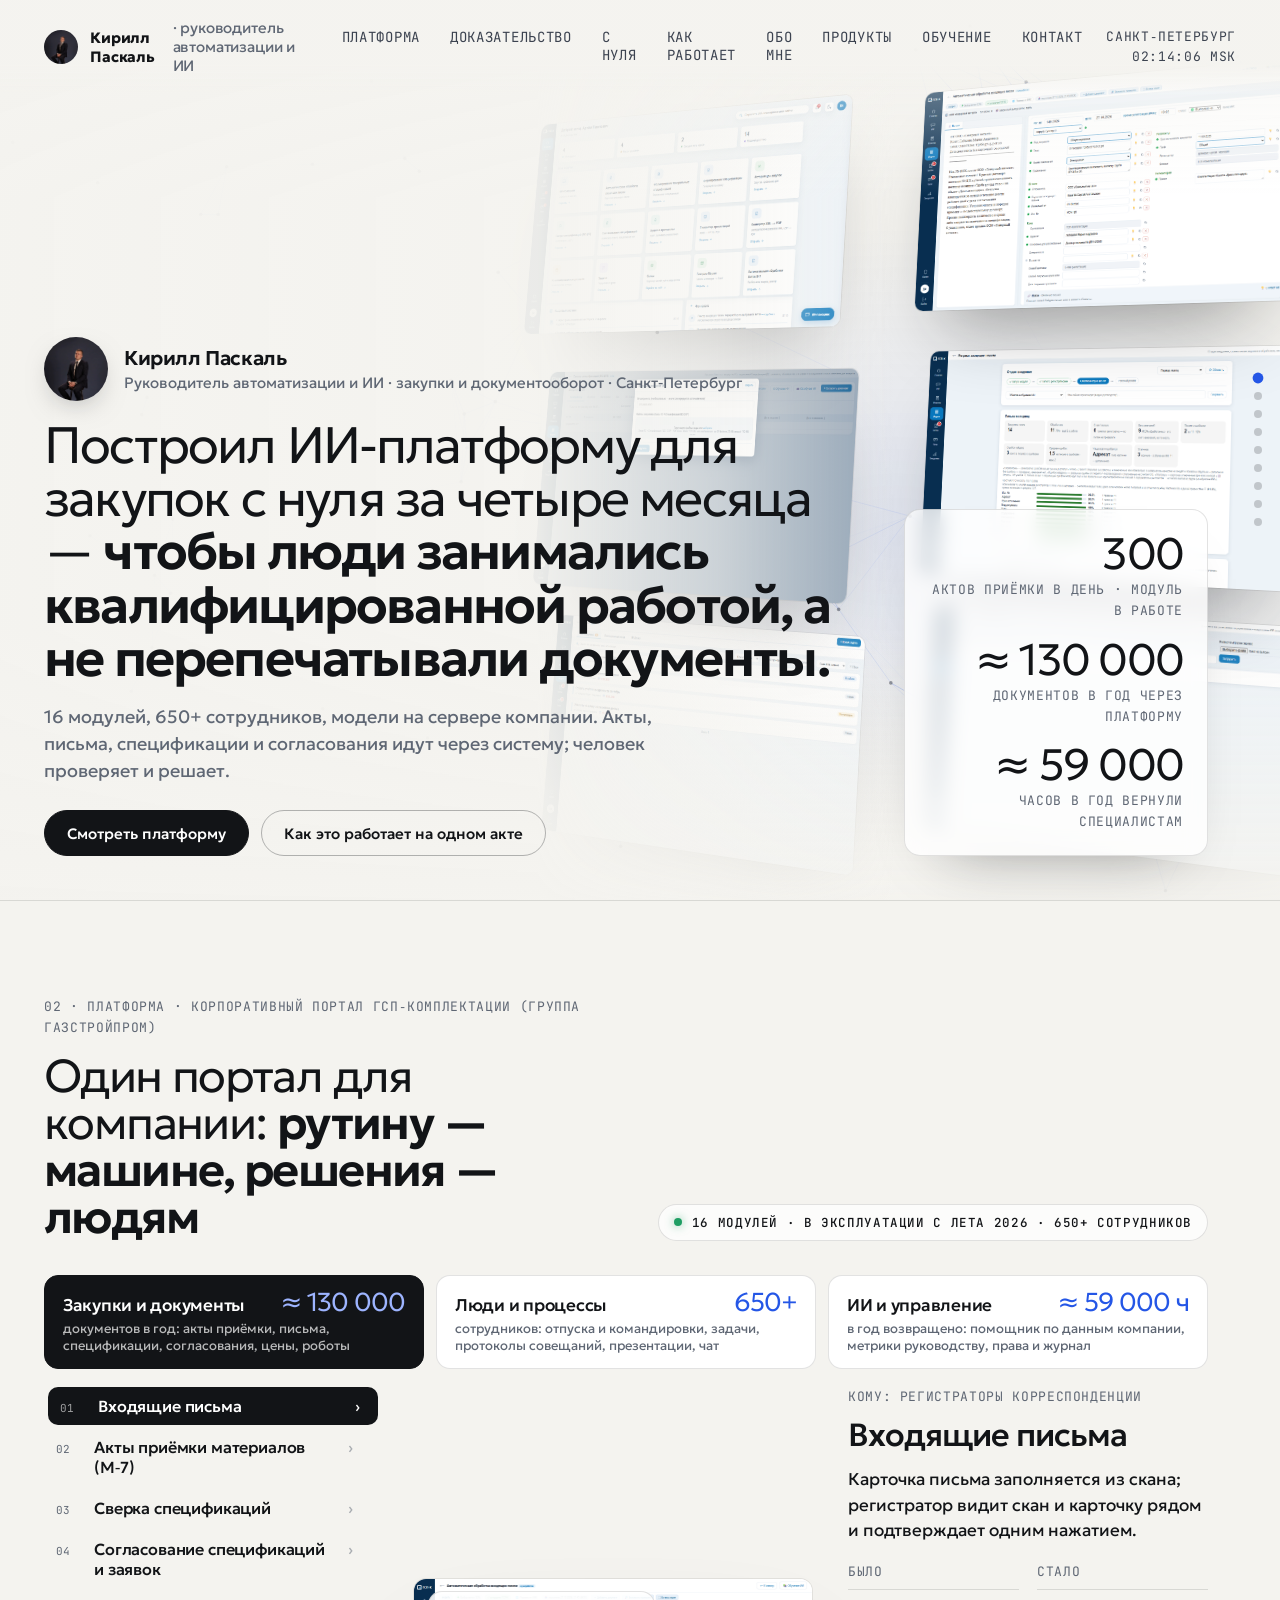
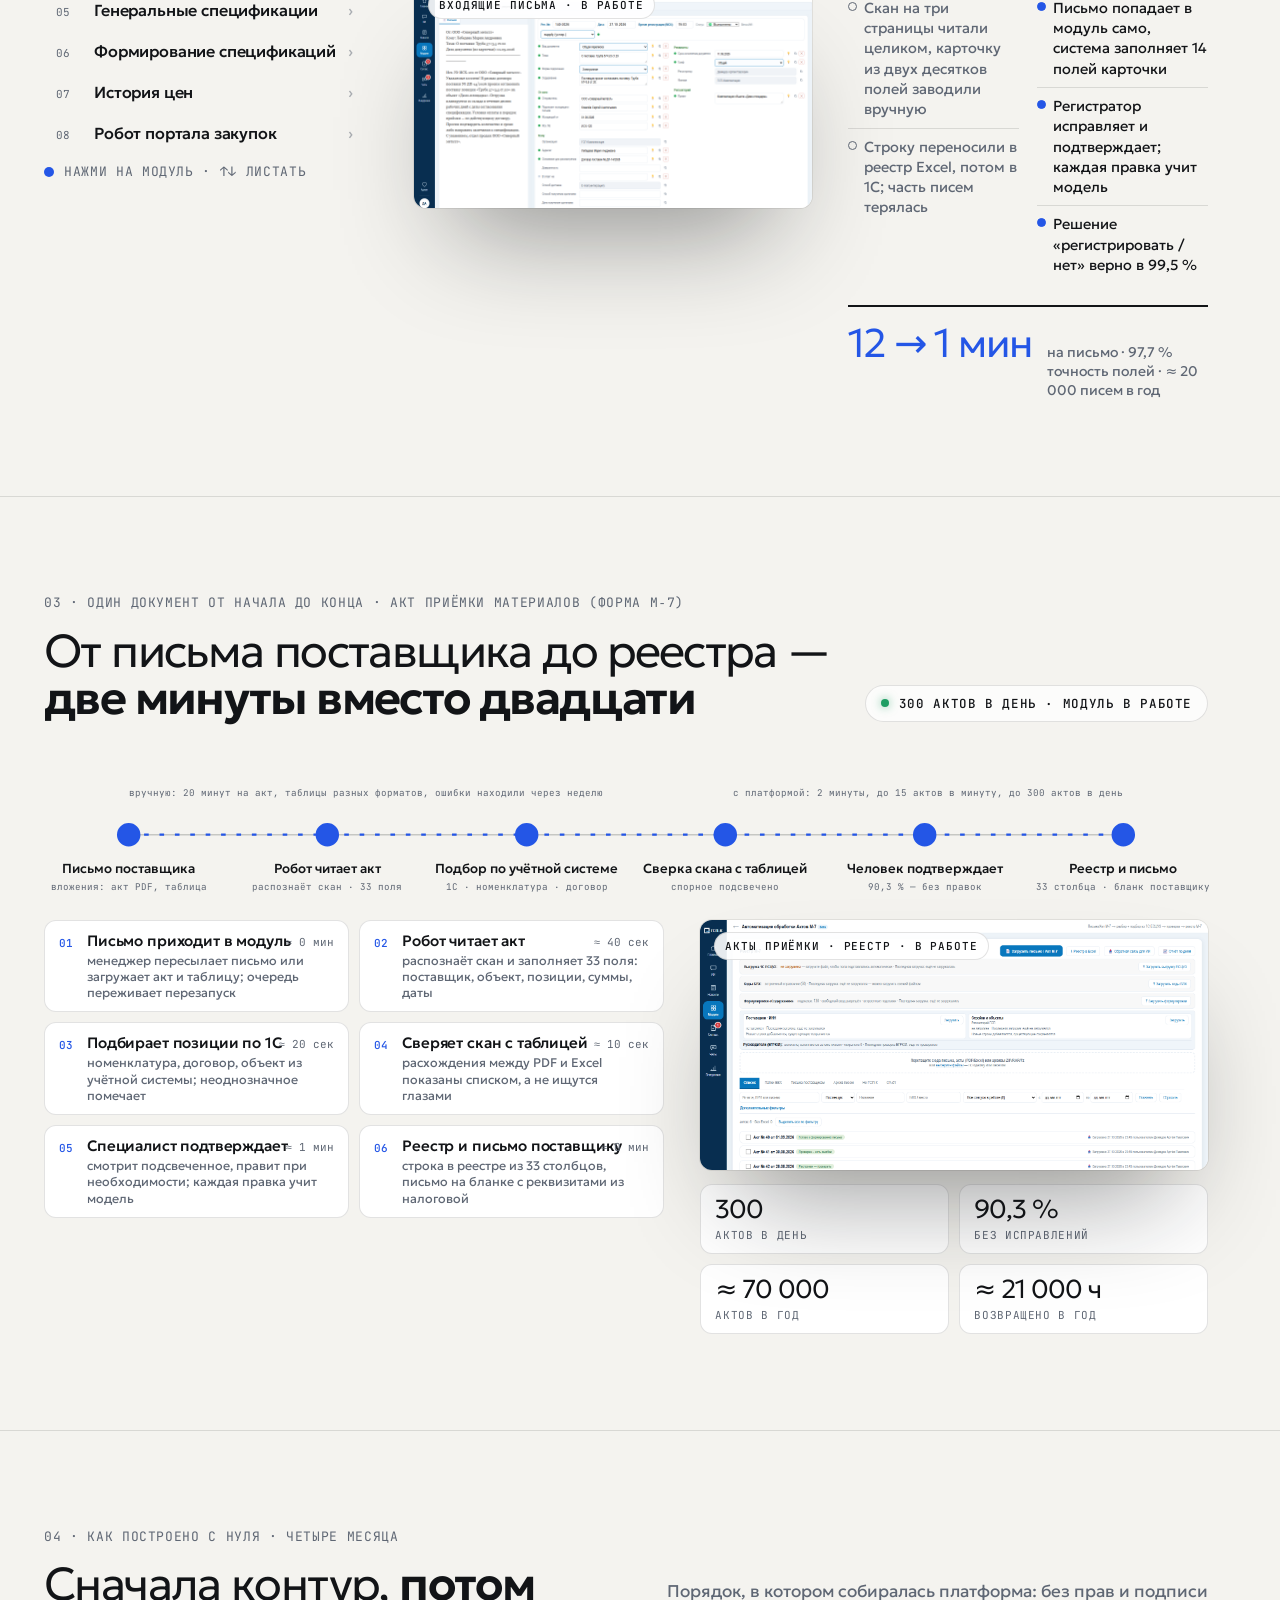
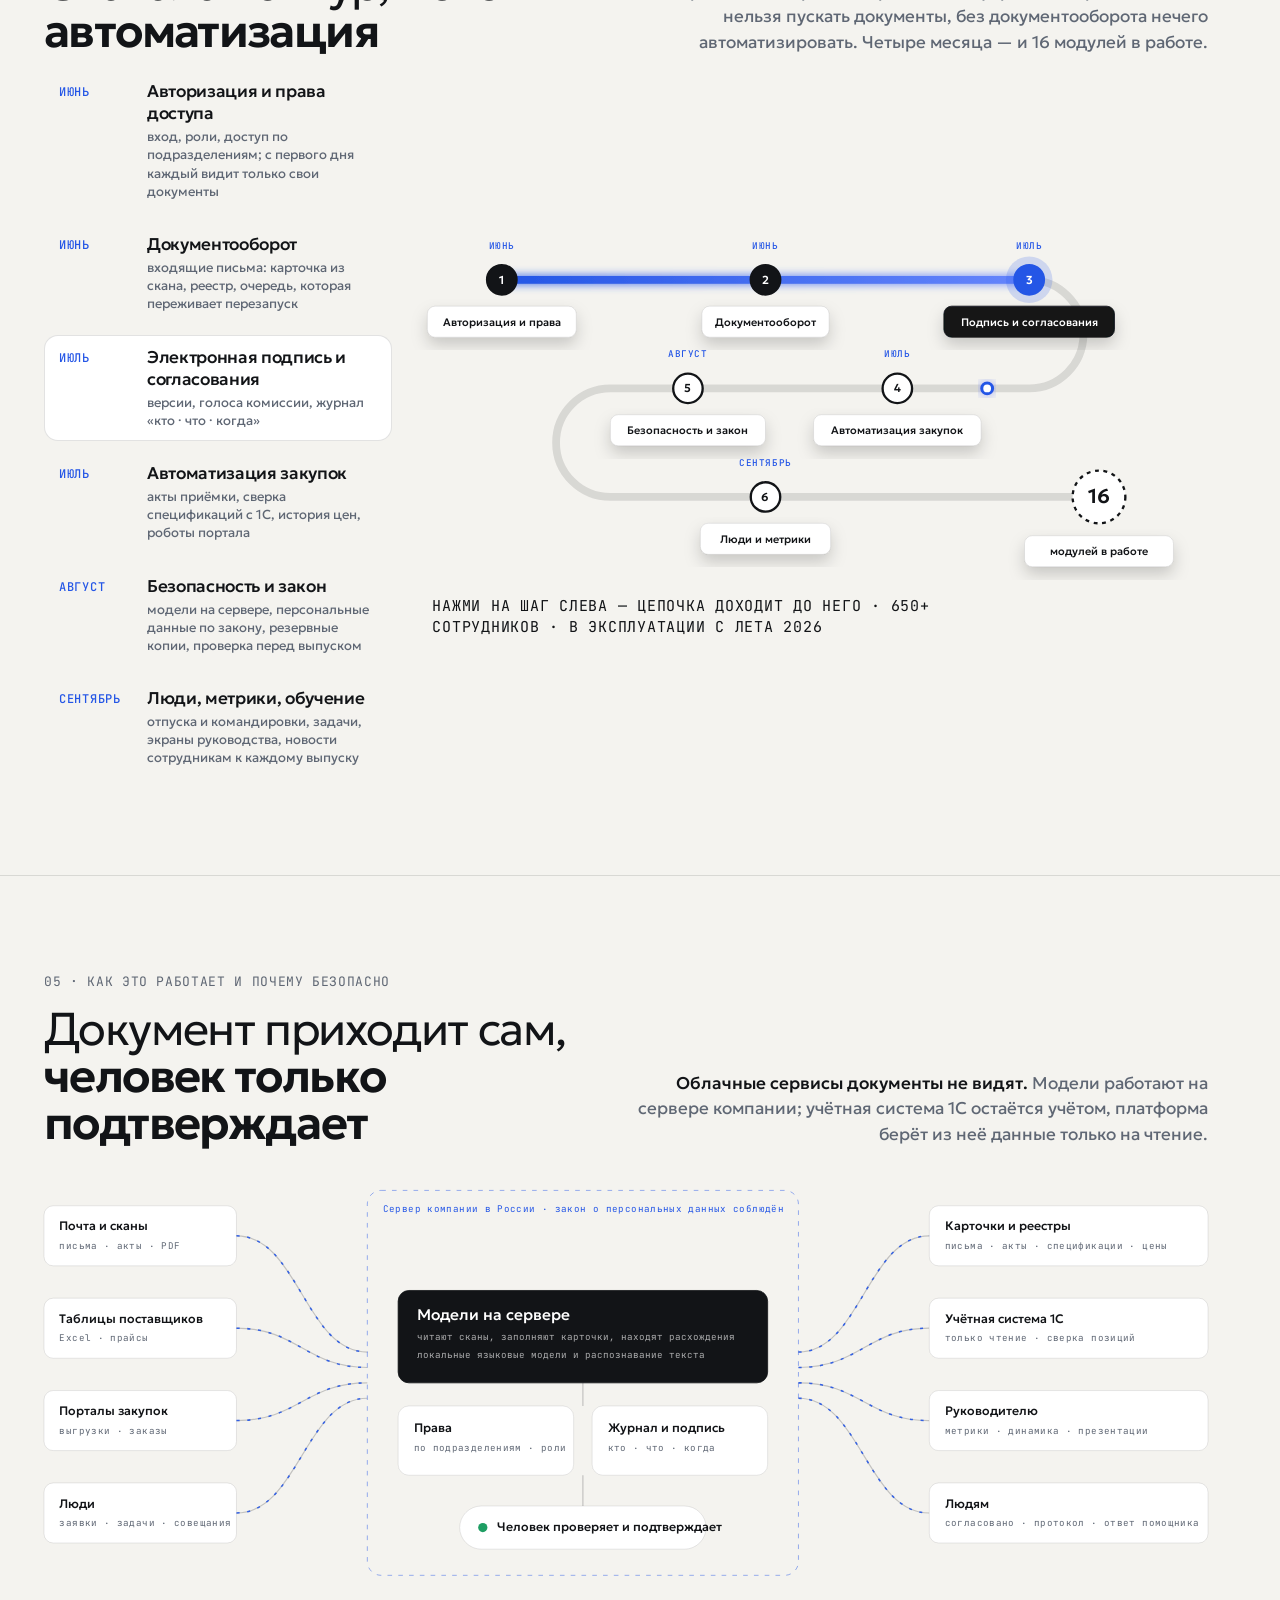
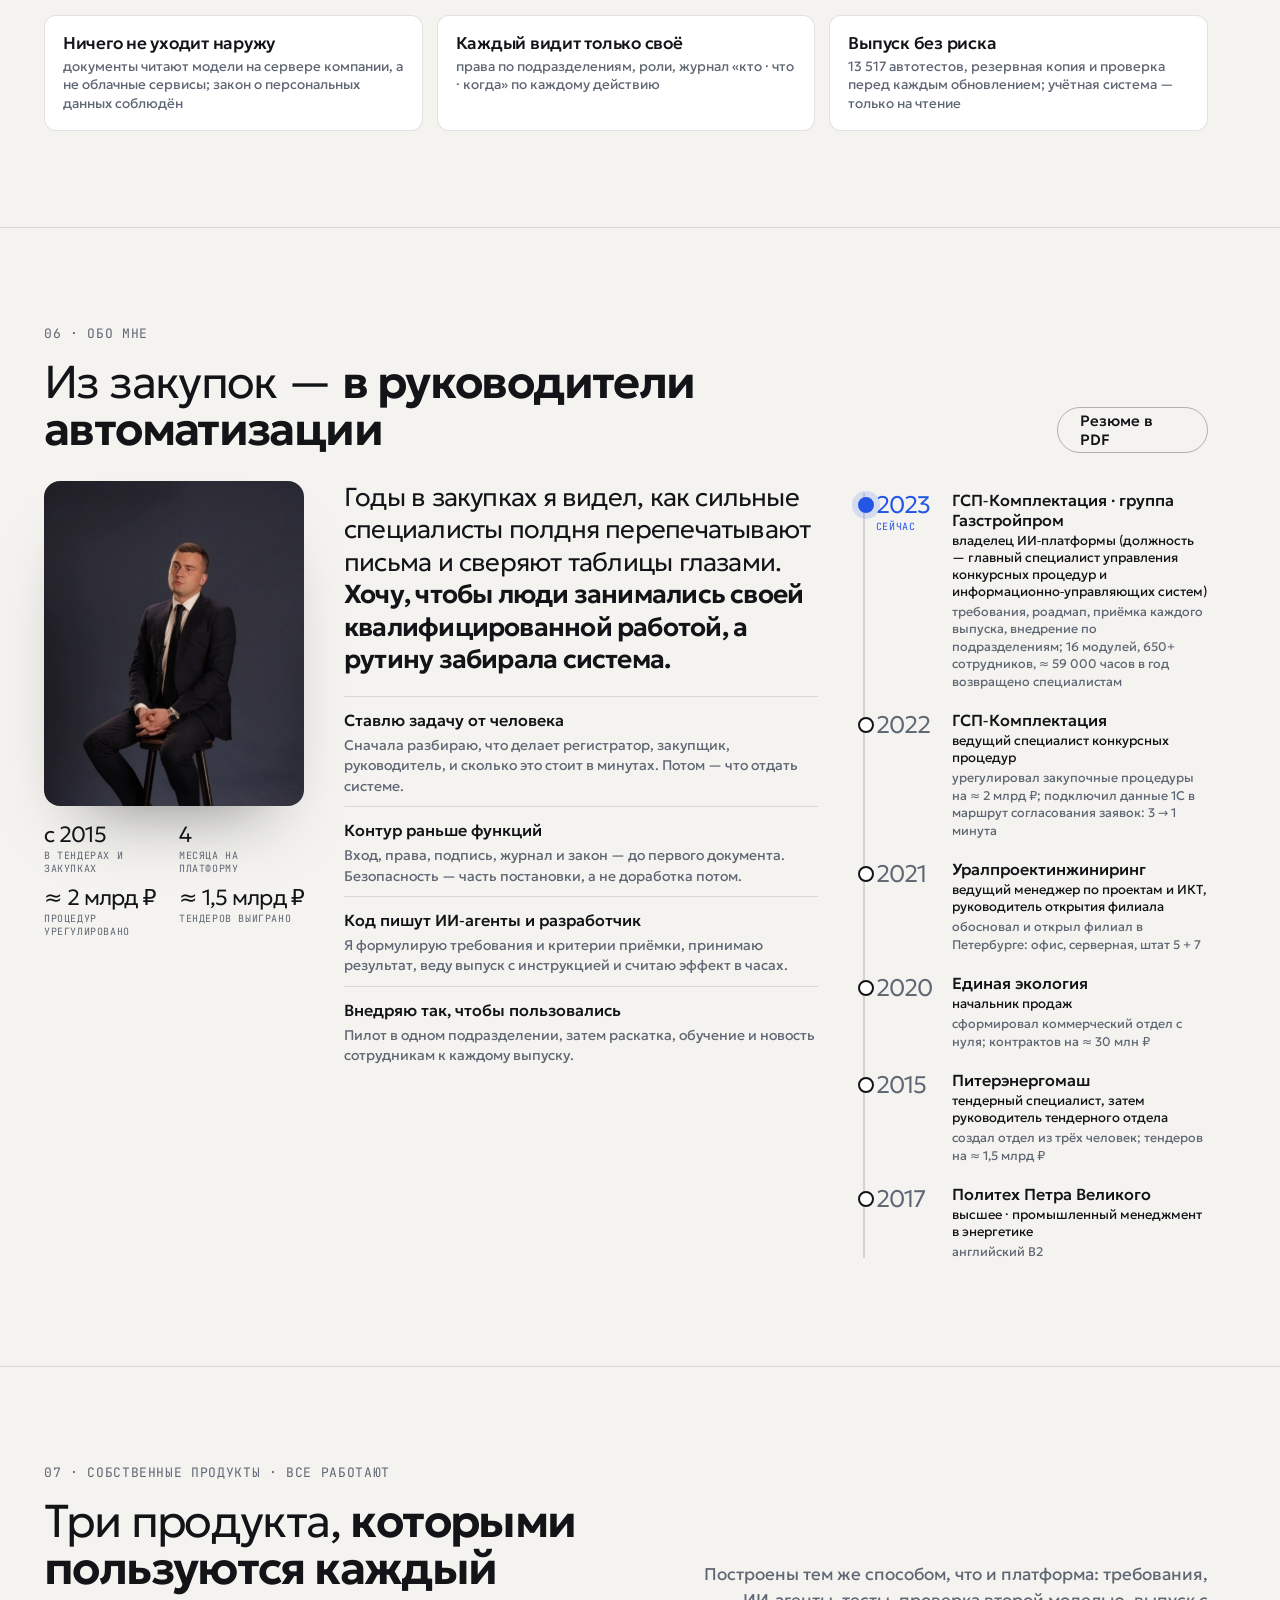
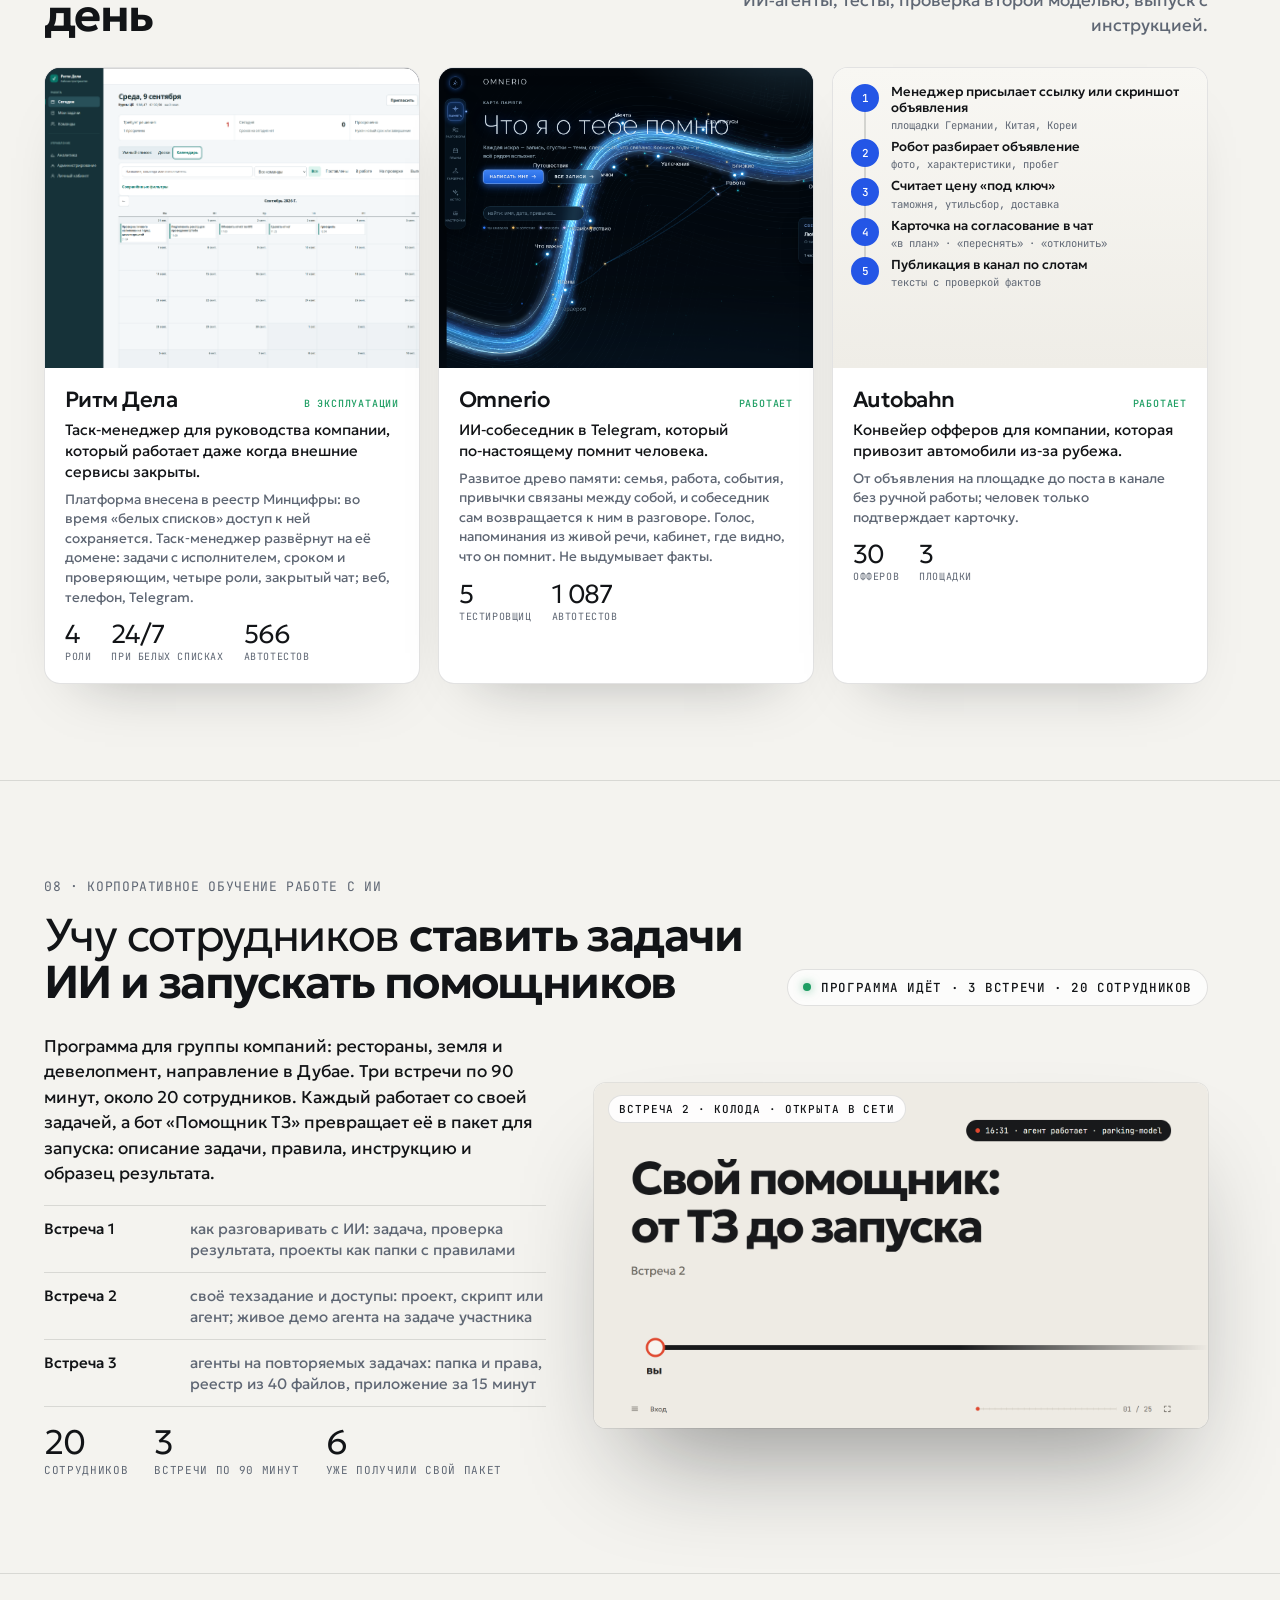
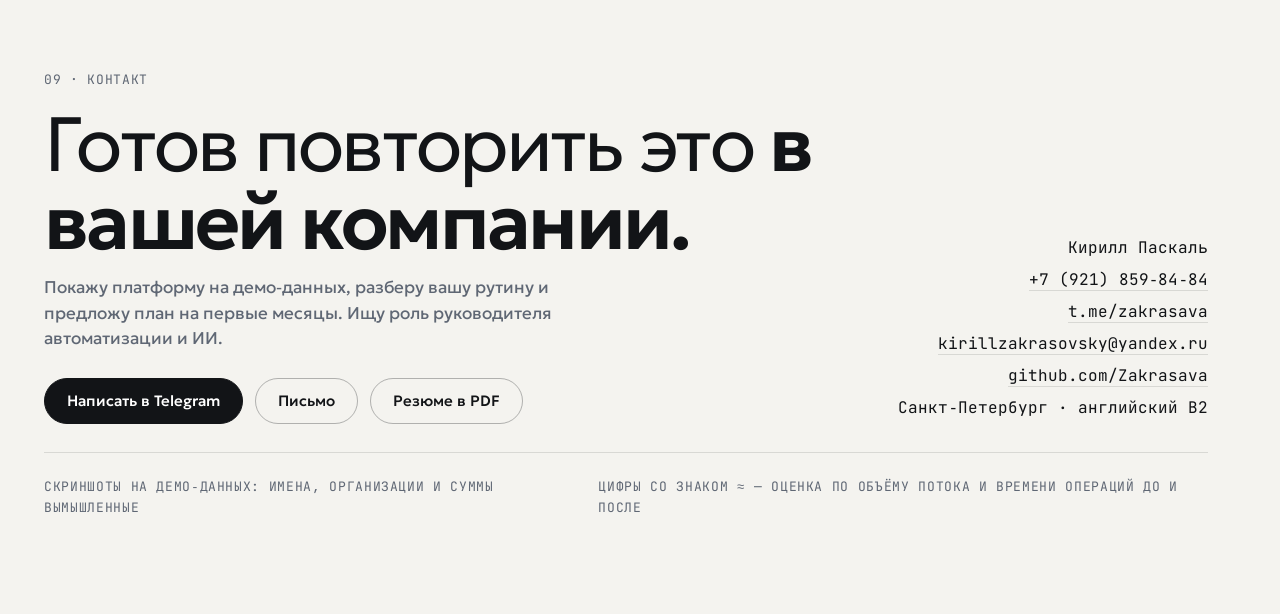
==== commit aecd2f67: "Сайт v6: ровные отступы между разделами" ====
--- a/index.html
+++ b/index.html
@@ -20,13 +20,13 @@
 @font-face{font-family:"JB Mono";src:url(assets/fonts/jbmono-lat.woff2) format("woff2");font-weight:400 600;unicode-range:U+0000-00FF,U+2000-206F,U+2190-2199,U+2212,U+2248}
 :root{--bg:#F4F3EF;--panel:rgba(18,20,23,.035);--ink:#121417;--mute:#5F6774;--glow:#2456E6;--ok:#1E9E63;--line:rgba(18,20,23,.12);--h:Geologica,system-ui,sans-serif;--m:"JB Mono",ui-monospace,monospace}
 *{box-sizing:border-box;margin:0;padding:0}
-html{scroll-snap-type:y proximity}
+html{scroll-behavior:smooth}
 html,body{background:var(--bg);color:var(--ink);font-family:var(--h);overflow-x:clip}
 a{color:inherit;text-decoration:none}
 button{font:inherit;color:inherit;background:none;border:0;cursor:pointer}
 .mono{font:400 13px/1.6 var(--m);letter-spacing:.05em;text-transform:uppercase;color:var(--mute)}
 .mono b{color:var(--ink);font-weight:500}
-section.s{position:relative;min-height:100vh;padding:112px 72px 48px 44px;display:grid;grid-template-rows:auto 1fr;grid-template-columns:minmax(0,1fr);gap:28px;scroll-snap-align:start;overflow:hidden}
+section.s{position:relative;padding:96px 72px 96px 44px;display:grid;grid-template-rows:auto auto;grid-template-columns:minmax(0,1fr);gap:28px;overflow:hidden;border-top:1px solid var(--line)}
 .head{display:flex;justify-content:space-between;align-items:flex-end;gap:32px}
 h2{font-weight:300;font-size:clamp(32px,3.6vw,54px);letter-spacing:-.035em;line-height:1.02}
 h2 b{font-weight:600}
@@ -66,7 +66,7 @@
 .dots a:hover span{opacity:1}
 
 /* ── 1 титул ── */
-.scene{position:relative;height:100vh;min-height:760px;overflow:hidden;perspective:1400px;perspective-origin:66% 45%;scroll-snap-align:start}
+.scene{position:relative;height:100vh;min-height:760px;overflow:hidden;perspective:1400px;perspective-origin:66% 45%}
 canvas#net{position:absolute;inset:0;width:100%;height:100%;display:block}
 .light{position:absolute;inset:0;background:radial-gradient(60% 50% at 70% 60%,rgba(36,86,230,.10),transparent 70%),radial-gradient(50% 40% at 15% 100%,rgba(242,194,123,.18),transparent 70%);pointer-events:none}
 .wall{position:absolute;left:50%;top:50%;width:1400px;height:760px;transform-style:preserve-3d;transform:translate(-18%,-52%) rotateY(-24deg) rotateX(8deg);will-change:transform}
@@ -96,7 +96,7 @@
 .tab b{font-weight:500;font-size:17px;letter-spacing:-.015em}
 .tab em{font-style:normal;font:300 26px/1 var(--h);letter-spacing:-.04em;color:var(--glow)}.tab.cur em{color:#9DB4FF}
 .tab span{grid-column:1/-1;font-size:13px;color:var(--mute);line-height:1.35}.tab.cur span{color:rgba(255,255,255,.7)}
-.mb{display:grid;grid-template-columns:330px minmax(0,1fr);gap:40px;align-items:center;margin-top:18px}
+.mb{display:grid;grid-template-columns:330px minmax(0,1fr);gap:40px;align-items:start;margin-top:18px}
 .mlist{list-style:none;display:grid;gap:3px}
 .mlist li{display:grid;grid-template-columns:28px 1fr 14px;gap:10px;align-items:baseline;padding:9px 12px;border-radius:10px;cursor:pointer;transition:background .2s,transform .3s}
 .mlist li:hover{background:var(--panel)}
@@ -271,7 +271,7 @@
 .prod p{margin-top:8px;font-size:13.5px;line-height:1.45;color:var(--mute)}
 .prod .nums{display:flex;gap:20px;margin-top:14px}
 .prod .nums b{display:block;font:300 26px/1 var(--h);letter-spacing:-.04em}.prod .nums span{display:block;margin-top:3px;font:400 10px var(--m);letter-spacing:.06em;text-transform:uppercase;color:var(--mute)}
-.train{display:grid;grid-template-columns:minmax(0,.9fr) minmax(0,1.1fr);gap:48px;align-items:center;min-height:520px}
+.train{display:grid;grid-template-columns:minmax(0,.9fr) minmax(0,1.1fr);gap:48px;align-items:center}
 .feat{list-style:none;border-top:1px solid var(--line);margin-top:18px}
 .feat li{display:grid;grid-template-columns:130px 1fr;gap:16px;padding:12px 0;border-bottom:1px solid var(--line);font-size:15px;line-height:1.4}
 .feat li b{font-weight:500}.feat li span{color:var(--mute)}
@@ -286,7 +286,7 @@
 .foot{display:flex;justify-content:space-between;padding-top:24px;border-top:1px solid var(--line);gap:20px}
 
 @media (max-width:1000px){
-  section.s{padding:76px 18px 36px;min-height:0}
+  section.s{padding:56px 18px 56px}
   .head{flex-direction:column;align-items:flex-start;gap:14px}.lead{text-align:left}
   h1{font-size:clamp(30px,8.4vw,44px)}h2{font-size:clamp(26px,7vw,40px)}
   .top{padding:12px 16px}.top nav,.top .right{display:none}.burger{display:grid}.dots{display:none}.top .who{font-size:14px}.top .who span{display:none}
@@ -501,7 +501,7 @@
 </section>
 
 <!-- 6 -->
-<section class="s" id="about" data-in data-name="Обо мне" style="min-height:0;padding-bottom:40px">
+<section class="s" id="about" data-in data-name="Обо мне">
   <div class="head"><div><div class="mono r" style="margin-bottom:14px">06 · Обо мне</div><h2 class="r">Из закупок — <b>в руководители автоматизации</b></h2></div><a class="btn r" href="resume.pdf">Резюме в PDF</a></div>
   <div class="about2">
     <div class="r"><img class="photo" src="uploads/photo.jpg" alt="Кирилл Паскаль" loading="lazy">
@@ -564,7 +564,7 @@
 </section>
 
 <!-- 8 -->
-<section class="s" id="contact" data-in data-name="Контакт" style="min-height:0;grid-template-rows:auto auto;padding-top:64px;padding-bottom:28px">
+<section class="s" id="contact" data-in data-name="Контакт" style="grid-template-rows:auto auto">
   <div class="contact">
     <div><div class="mono r" style="margin-bottom:14px">09 · Контакт</div><h2 class="r">Готов повторить это <b>в вашей компании.</b></h2><p class="lead r" style="text-align:left;margin-top:14px">Покажу платформу на демо‑данных, разберу вашу рутину и предложу план на первые месяцы. Ищу роль руководителя автоматизации и ИИ.</p>
       <div class="cta r"><a class="btn solid" href="https://t.me/zakrasava" target="_blank" rel="noopener">Написать в Telegram</a><a class="btn" href="mailto:kirillzakrasovsky@yandex.ru">Письмо</a><a class="btn" href="resume.pdf">Резюме в PDF</a></div></div>
@@ -582,7 +582,7 @@
   var secs=[].slice.call(document.querySelectorAll('[data-in]'));secs.forEach(function(s){io.observe(s)});
   var dots=document.querySelector('.dots');secs.forEach(function(s){var a=document.createElement('a');a.href='#'+s.id;a.innerHTML='<span>'+s.dataset.name+'</span>';dots.appendChild(a)});
   var links=[].slice.call(document.querySelectorAll('.top nav a, .dots a'));
-  function upd(){var y=scrollY+innerHeight*.4,cur=secs[0];secs.forEach(function(s){if(s.offsetTop<=y)cur=s});if(scrollY+innerHeight>=document.body.scrollHeight-4)cur=secs[secs.length-1];links.forEach(function(l){l.classList.toggle('cur',l.getAttribute('href')==='#'+cur.id)})}
+  function upd(){var y=scrollY+innerHeight*.5,cur=secs[0];secs.forEach(function(s){if(s.offsetTop<=y)cur=s});if(scrollY+innerHeight>=document.body.scrollHeight-4)cur=secs[secs.length-1];links.forEach(function(l){l.classList.toggle('cur',l.getAttribute('href')==='#'+cur.id)})}
   addEventListener('scroll',upd,{passive:true});upd();
   addEventListener('keydown',function(e){if(e.target.tagName==='INPUT'||e.ctrlKey||e.altKey||e.metaKey||e.shiftKey)return;var y=scrollY+innerHeight*.4,cur=0;secs.forEach(function(s,k){if(s.offsetTop<=y)cur=k});
     if(e.key==='PageDown'||e.key===' '){e.preventDefault();(secs[cur+1]||secs[cur]).scrollIntoView({behavior:reduce?'auto':'smooth'})}
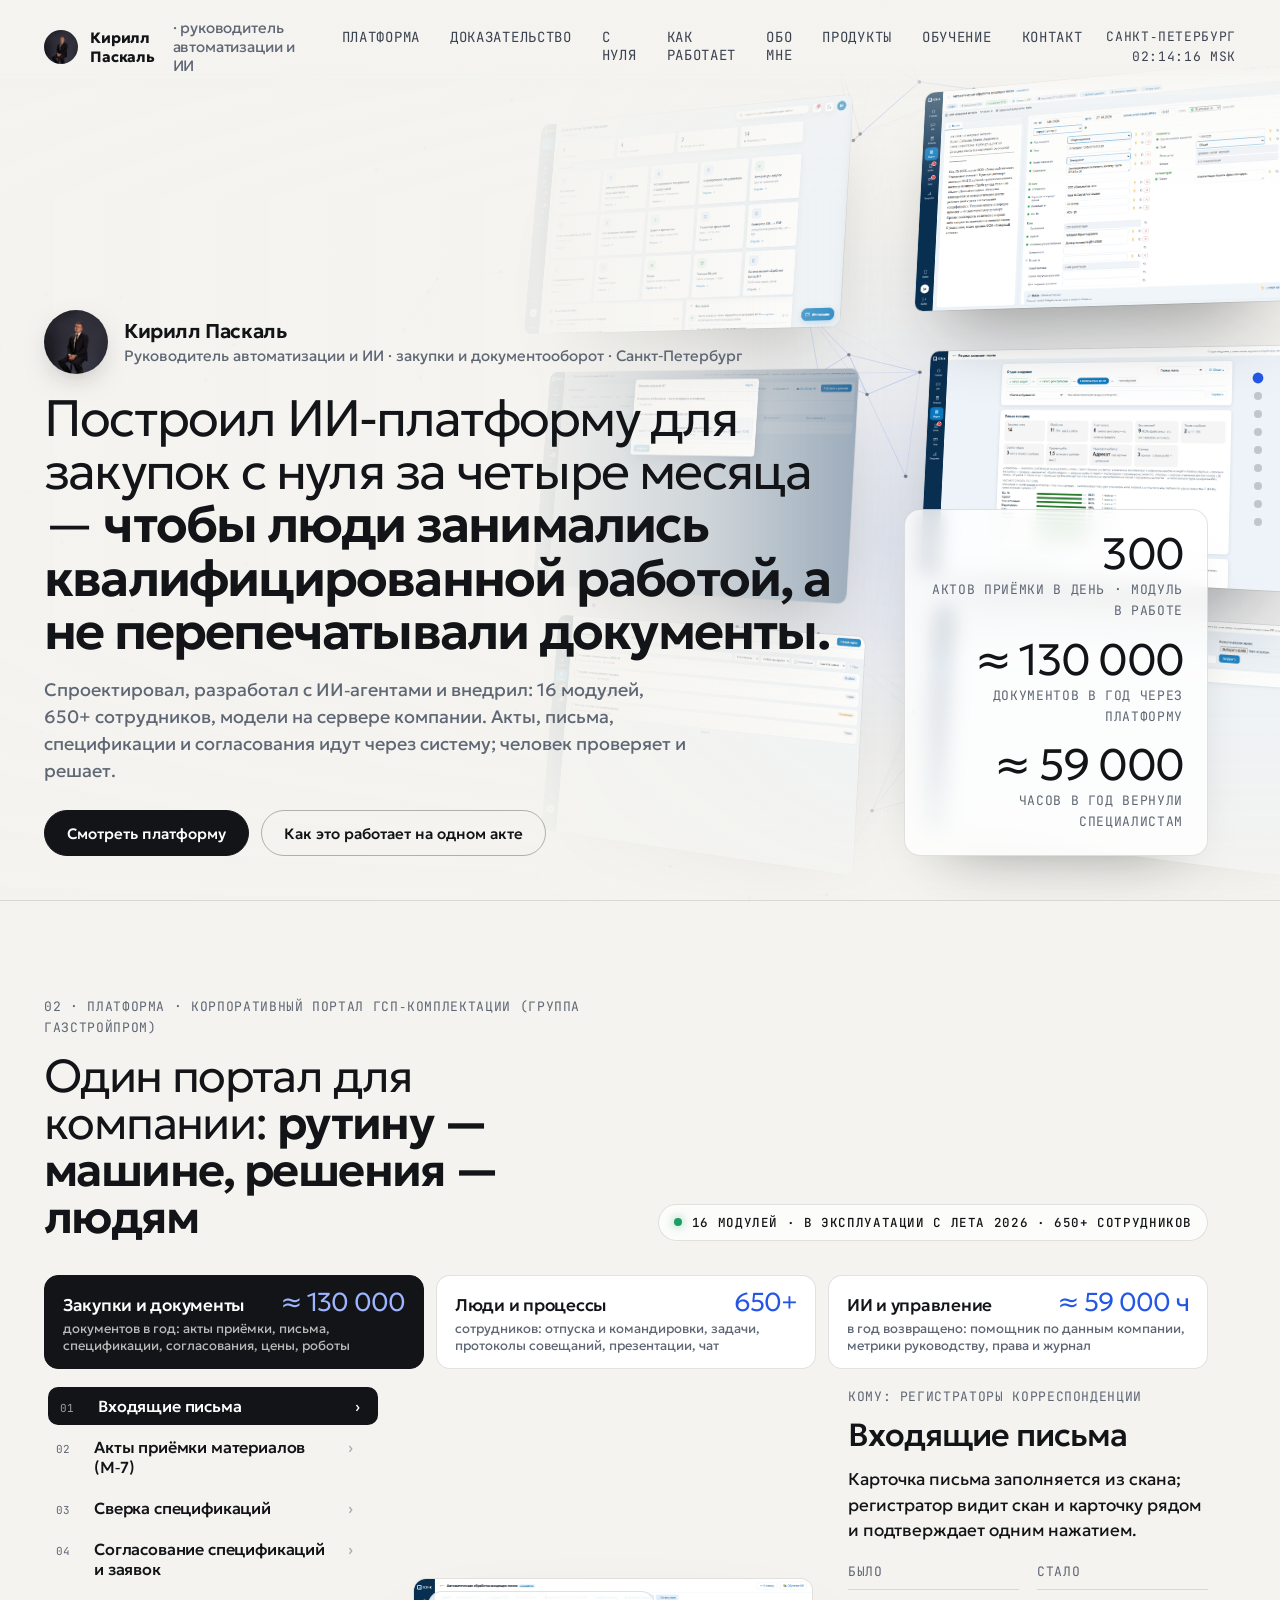
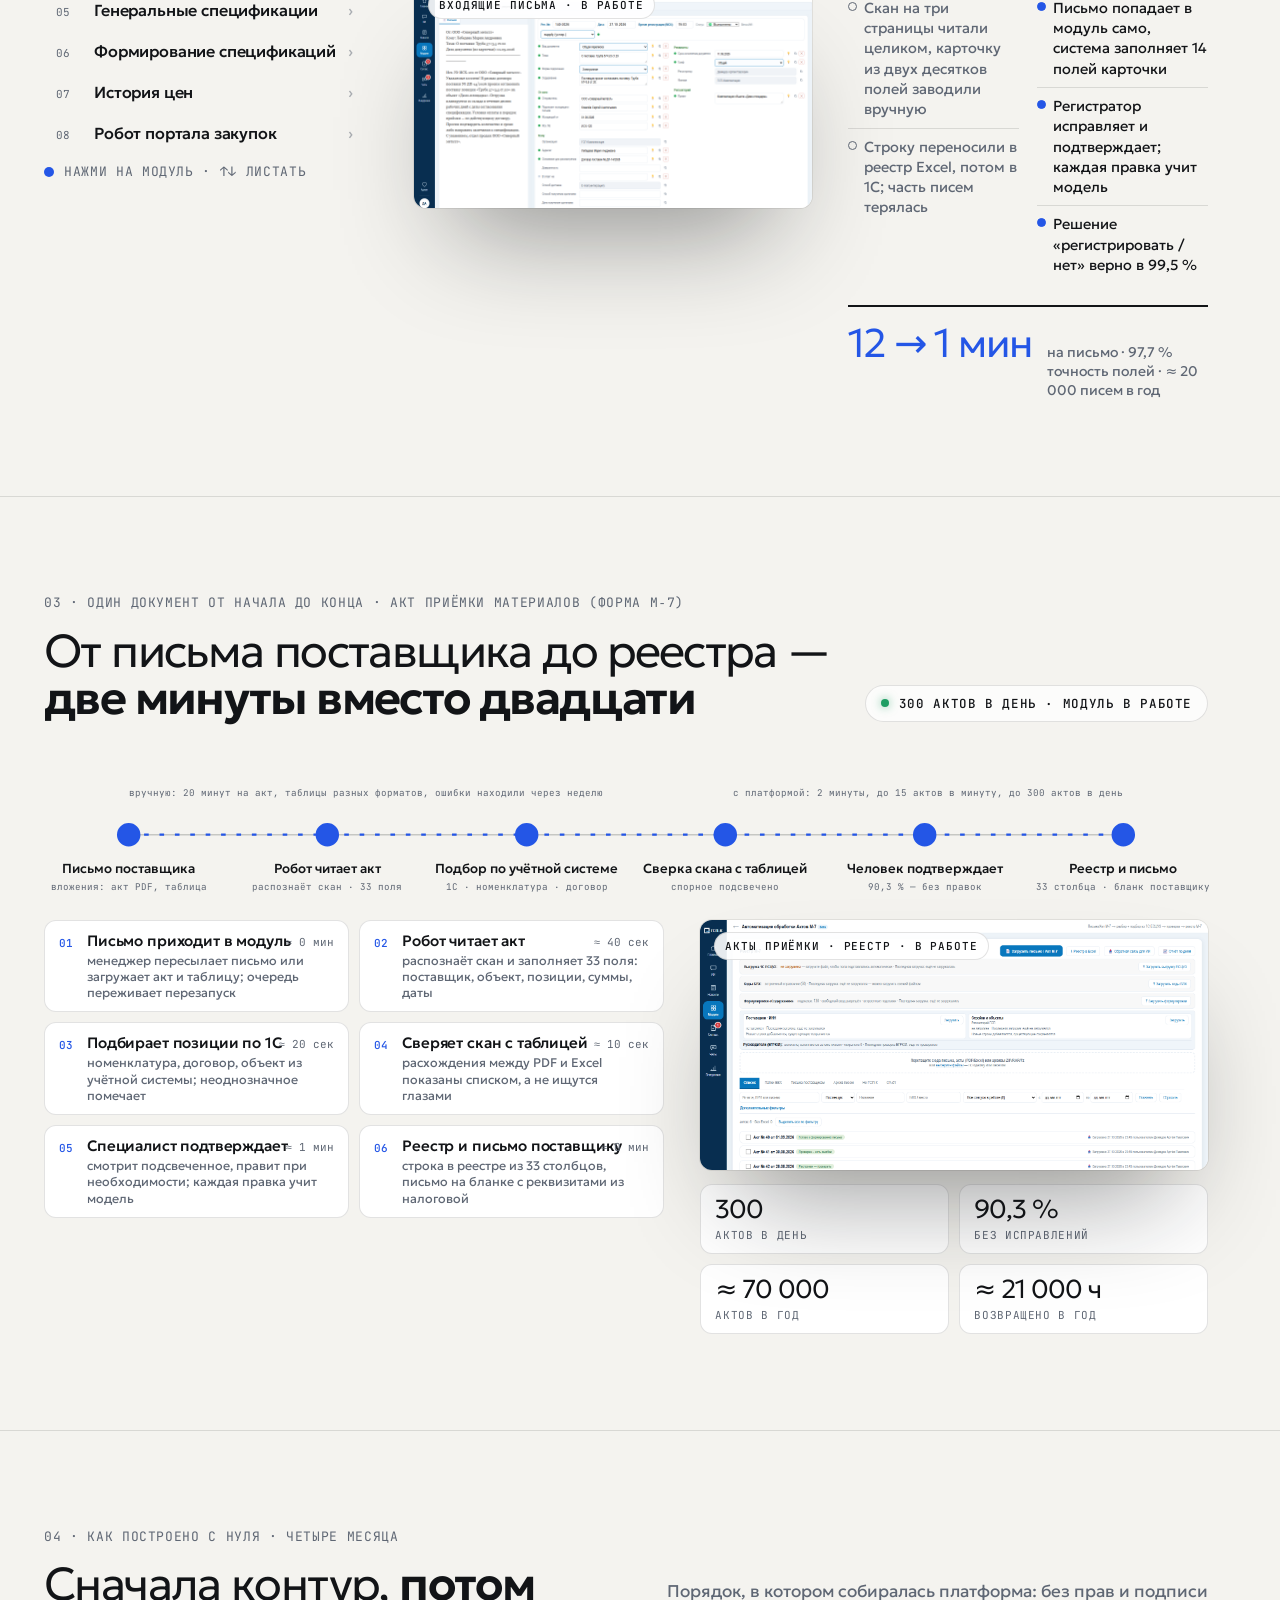
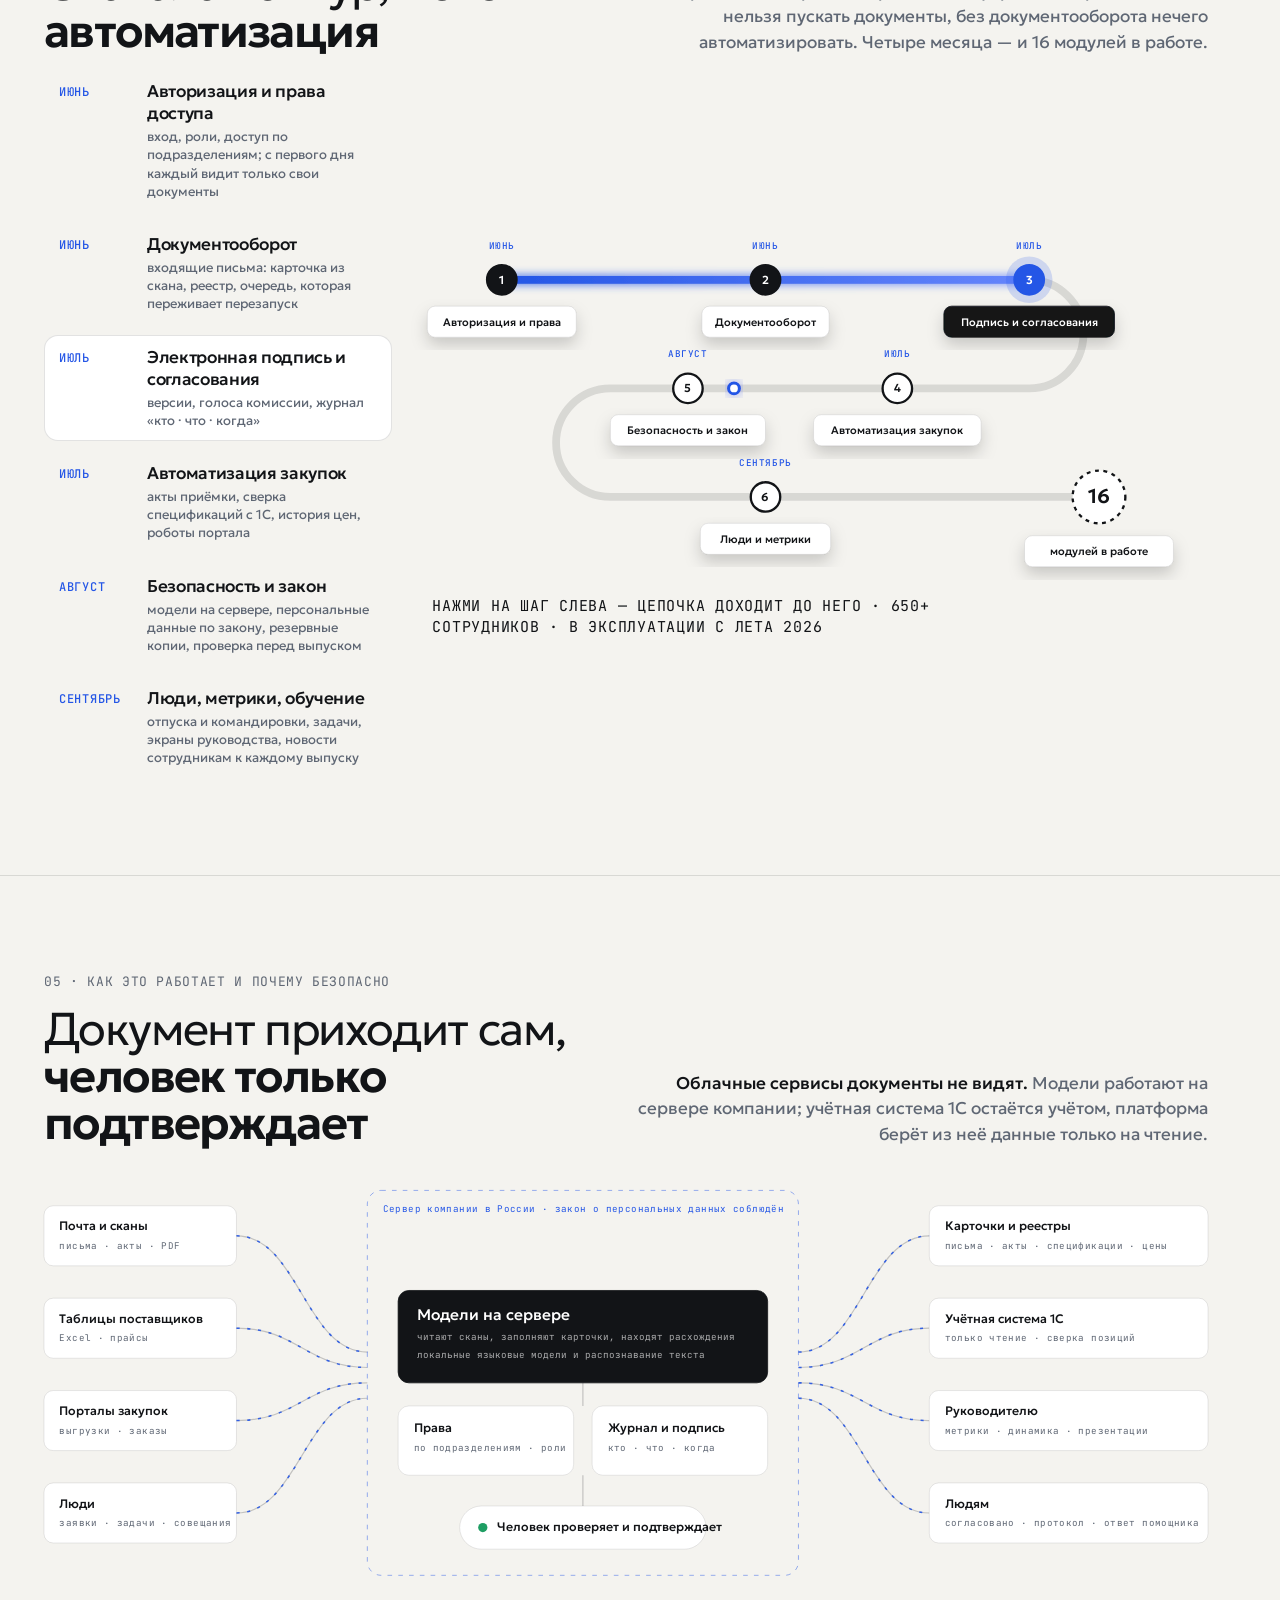
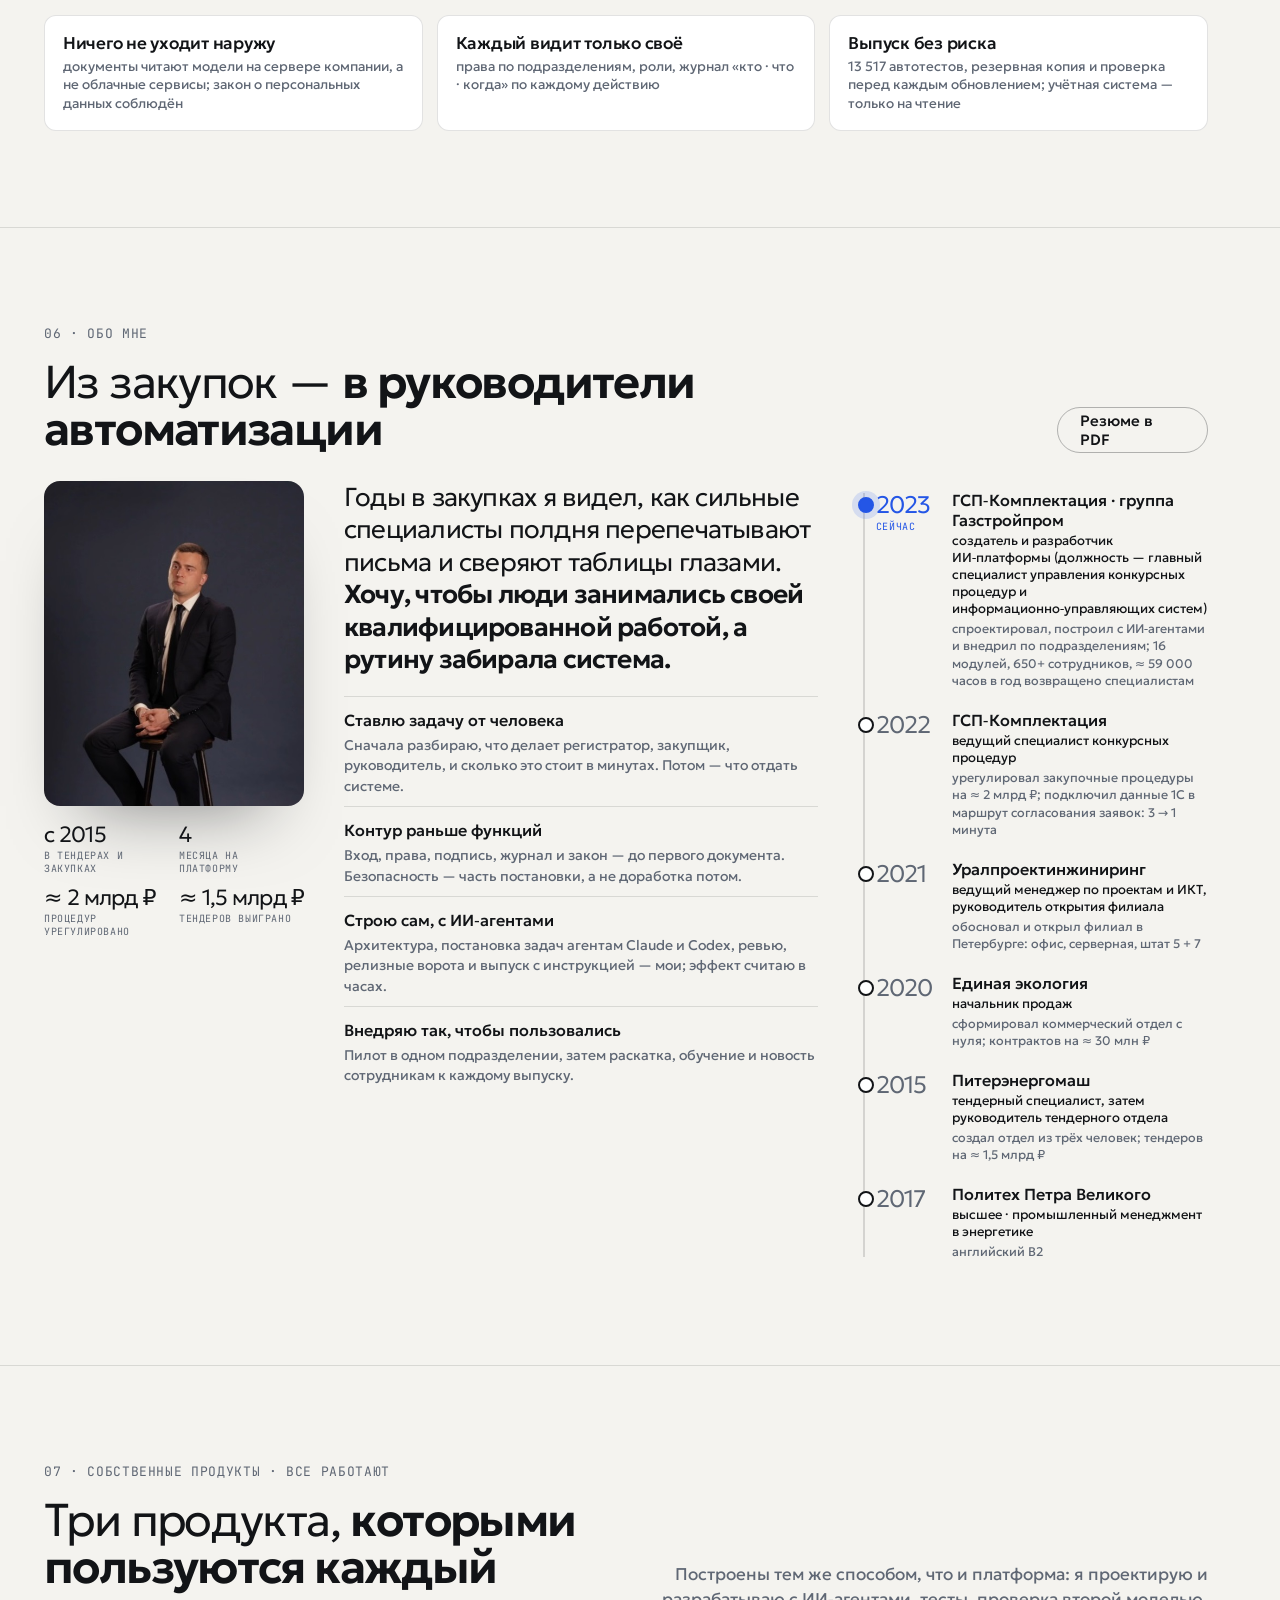
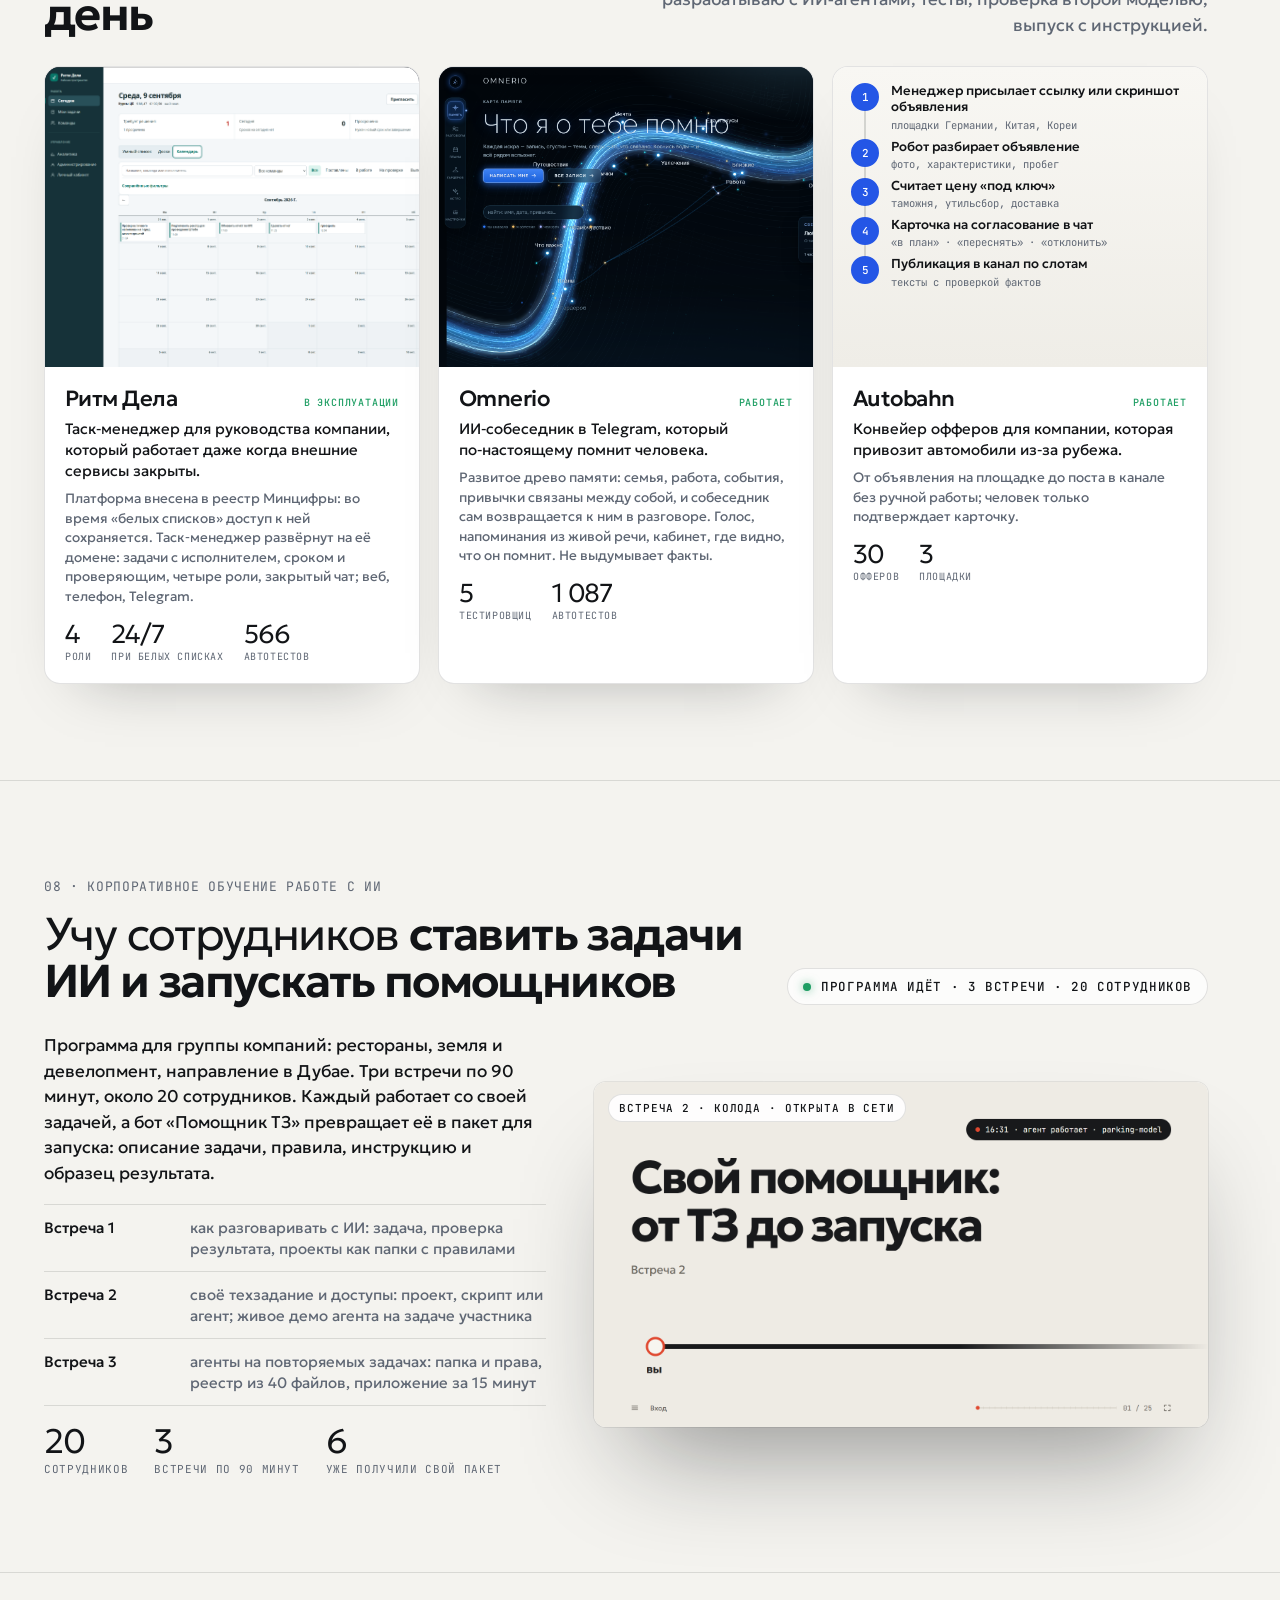
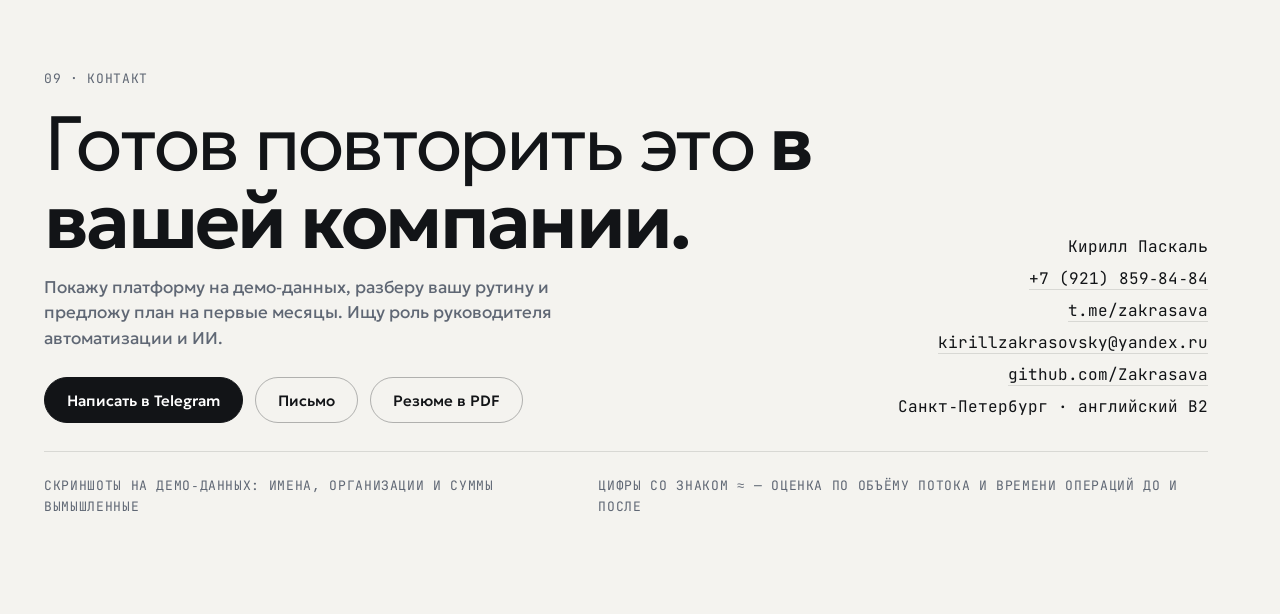
==== commit b83b2fbc: "Роль: создатель и разработчик платформы" ====
--- a/index.html
+++ b/index.html
@@ -338,7 +338,7 @@
       <div>
         <div class="who-big r"><img src="uploads/photo.jpg" alt="Кирилл Паскаль"><div><b>Кирилл Паскаль</b><span>Руководитель автоматизации и ИИ · закупки и документооборот · Санкт‑Петербург</span></div></div>
         <h1 class="r">Построил ИИ‑платформу для закупок с нуля за четыре месяца — <b>чтобы люди занимались квалифицированной работой, а не перепечатывали документы.</b></h1>
-        <p class="sub r">16 модулей, 650+ сотрудников, модели на сервере компании. Акты, письма, спецификации и согласования идут через систему; человек проверяет и решает.</p>
+        <p class="sub r">Спроектировал, разработал с ИИ‑агентами и внедрил: 16 модулей, 650+ сотрудников, модели на сервере компании. Акты, письма, спецификации и согласования идут через систему; человек проверяет и решает.</p>
         <div class="cta r"><a class="btn solid" href="#platform">Смотреть платформу</a><a class="btn" href="#m7">Как это работает на одном акте</a></div>
       </div>
       <div class="meter mono r">
@@ -511,12 +511,12 @@
       <ul class="princ r">
         <li><b>Ставлю задачу от человека</b>Сначала разбираю, что делает регистратор, закупщик, руководитель, и сколько это стоит в минутах. Потом — что отдать системе.</li>
         <li><b>Контур раньше функций</b>Вход, права, подпись, журнал и закон — до первого документа. Безопасность — часть постановки, а не доработка потом.</li>
-        <li><b>Код пишут ИИ‑агенты и разработчик</b>Я формулирую требования и критерии приёмки, принимаю результат, веду выпуск с инструкцией и считаю эффект в часах.</li>
+        <li><b>Строю сам, с ИИ‑агентами</b>Архитектура, постановка задач агентам Claude и Codex, ревью, релизные ворота и выпуск с инструкцией — мои; эффект считаю в часах.</li>
         <li><b>Внедряю так, чтобы пользовались</b>Пилот в одном подразделении, затем раскатка, обучение и новость сотрудникам к каждому выпуску.</li>
       </ul>
     </div>
     <ol class="path r">
-      <li class="now"><span class="y">2023<br><small>сейчас</small></span><div><b>ГСП‑Комплектация · группа Газстройпром</b><em>владелец ИИ‑платформы (должность — главный специалист управления конкурсных процедур и информационно‑управляющих систем)</em><span>требования, роадмап, приёмка каждого выпуска, внедрение по подразделениям; 16 модулей, 650+ сотрудников, ≈ 59 000 часов в год возвращено специалистам</span></div></li>
+      <li class="now"><span class="y">2023<br><small>сейчас</small></span><div><b>ГСП‑Комплектация · группа Газстройпром</b><em>создатель и разработчик ИИ‑платформы (должность — главный специалист управления конкурсных процедур и информационно‑управляющих систем)</em><span>спроектировал, построил с ИИ‑агентами и внедрил по подразделениям; 16 модулей, 650+ сотрудников, ≈ 59 000 часов в год возвращено специалистам</span></div></li>
       <li><span class="y">2022</span><div><b>ГСП‑Комплектация</b><em>ведущий специалист конкурсных процедур</em><span>урегулировал закупочные процедуры на ≈ 2 млрд ₽; подключил данные 1С в маршрут согласования заявок: 3 → 1 минута</span></div></li>
       <li><span class="y">2021</span><div><b>Уралпроектинжиниринг</b><em>ведущий менеджер по проектам и ИКТ, руководитель открытия филиала</em><span>обосновал и открыл филиал в Петербурге: офис, серверная, штат 5 + 7</span></div></li>
       <li><span class="y">2020</span><div><b>Единая экология</b><em>начальник продаж</em><span>сформировал коммерческий отдел с нуля; контрактов на ≈ 30 млн ₽</span></div></li>
@@ -530,7 +530,7 @@
 <section class="s" id="more" data-in data-name="Продукты">
   <div class="head">
     <div><div class="mono r" style="margin-bottom:14px">07 · Собственные продукты · все работают</div><h2 class="r">Три продукта, <b>которыми пользуются каждый день</b></h2></div>
-    <p class="lead r">Построены тем же способом, что и платформа: требования, ИИ‑агенты, тесты, проверка второй моделью, выпуск с инструкцией.</p>
+    <p class="lead r">Построены тем же способом, что и платформа: я проектирую и разрабатываю с ИИ‑агентами, тесты, проверка второй моделью, выпуск с инструкцией.</p>
   </div>
   <div>
     <div class="pane cur" id="pane0">
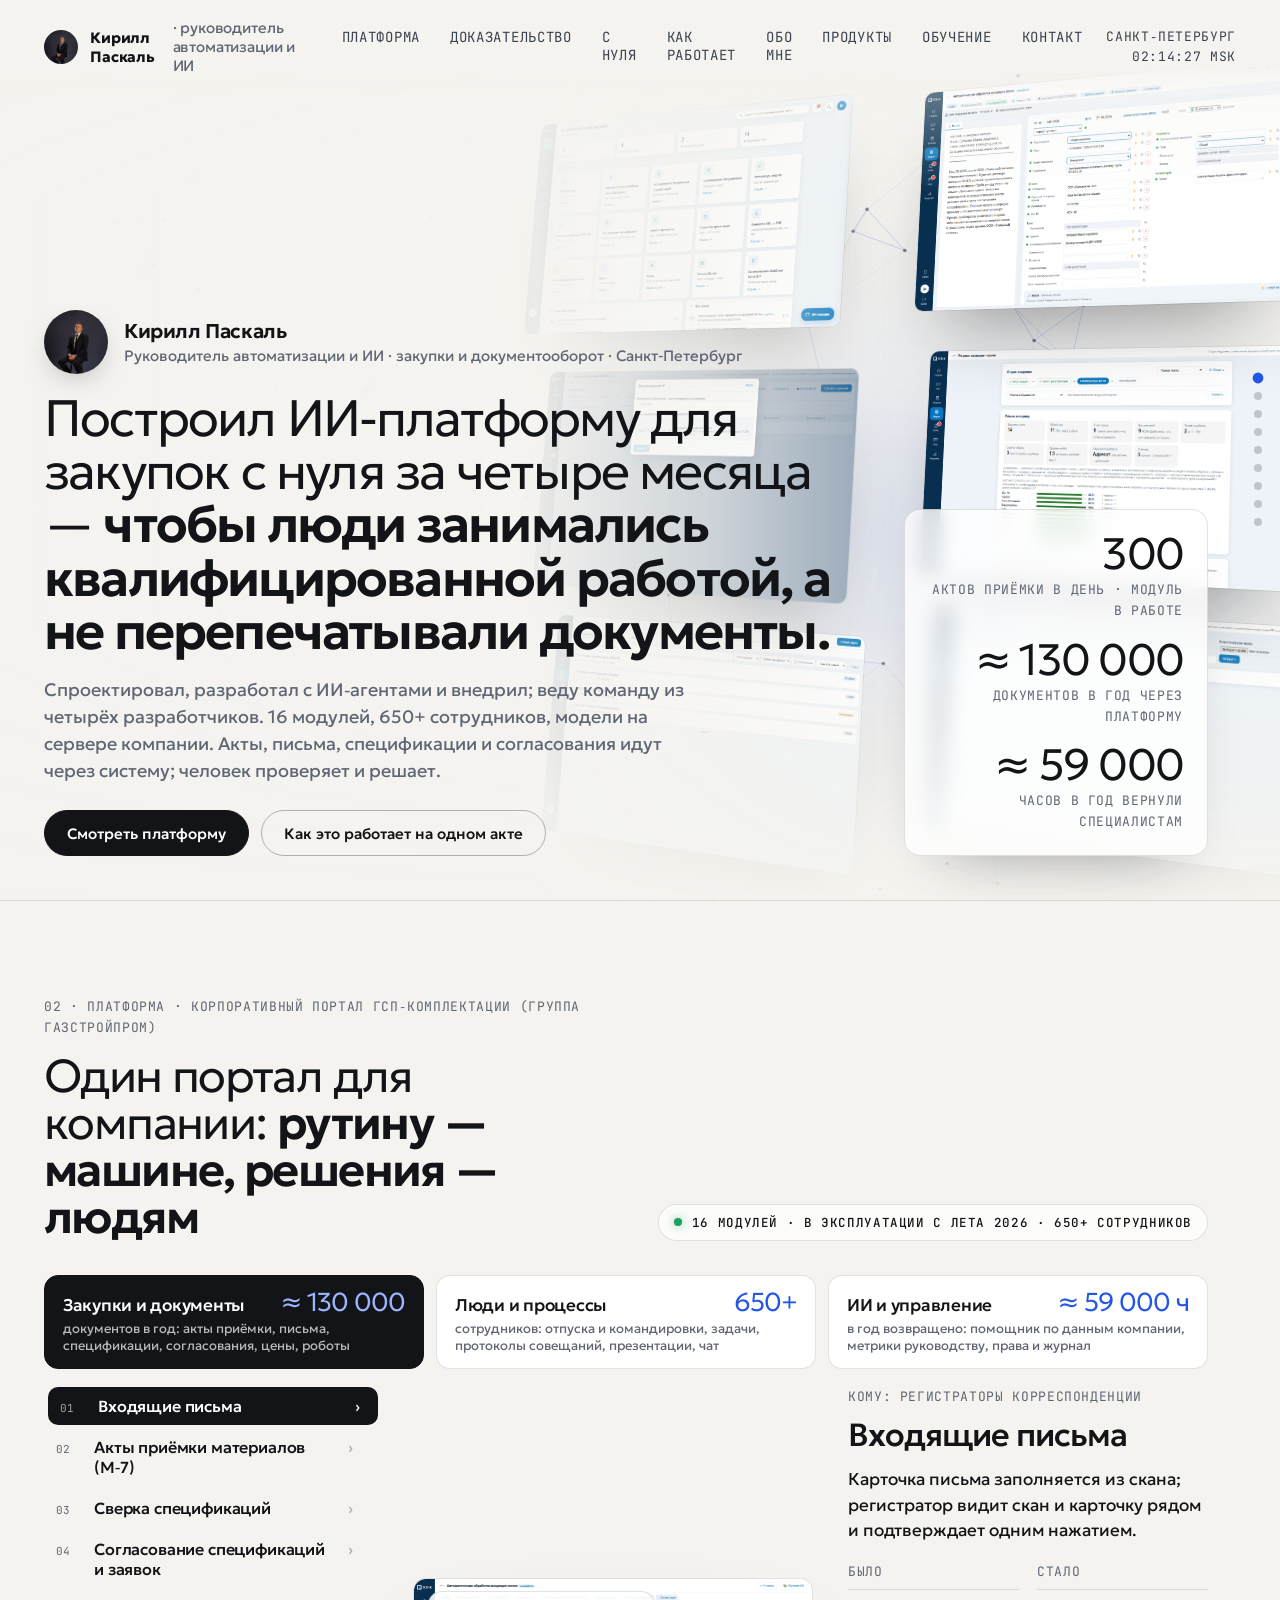
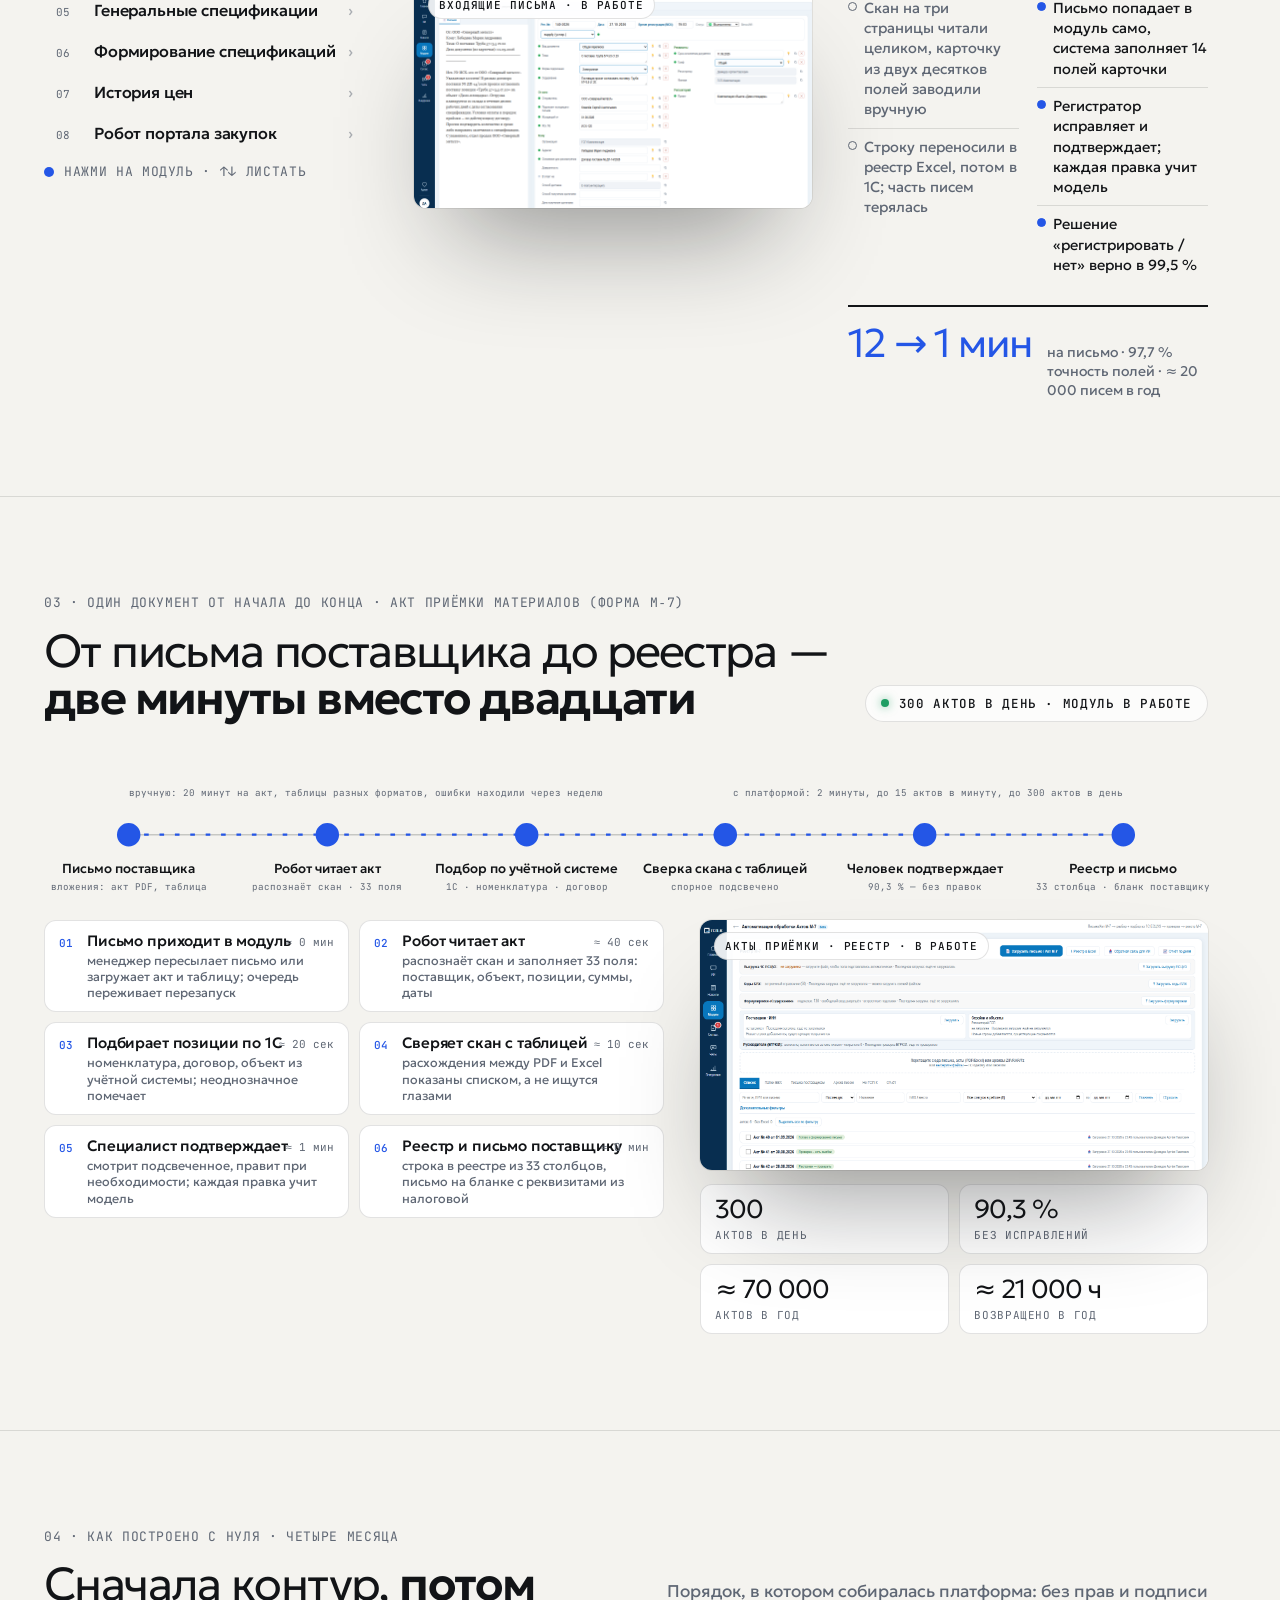
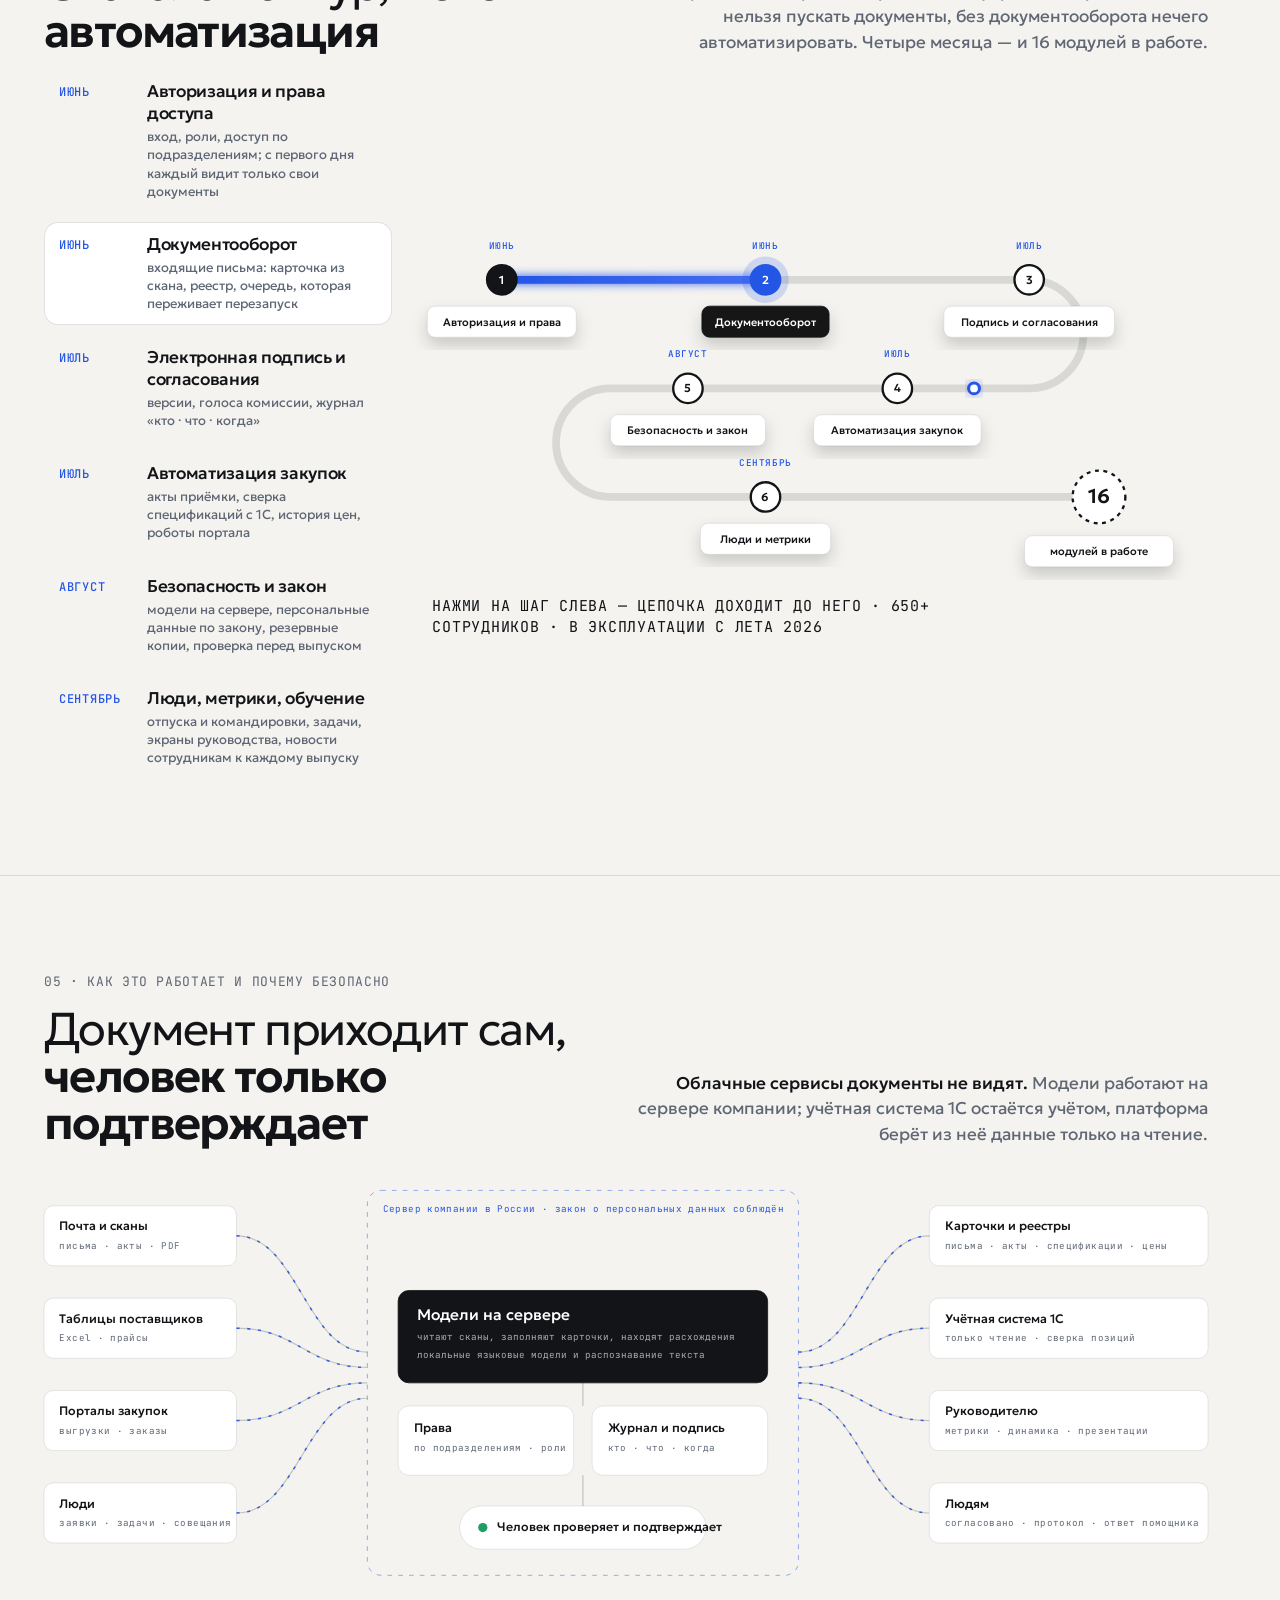
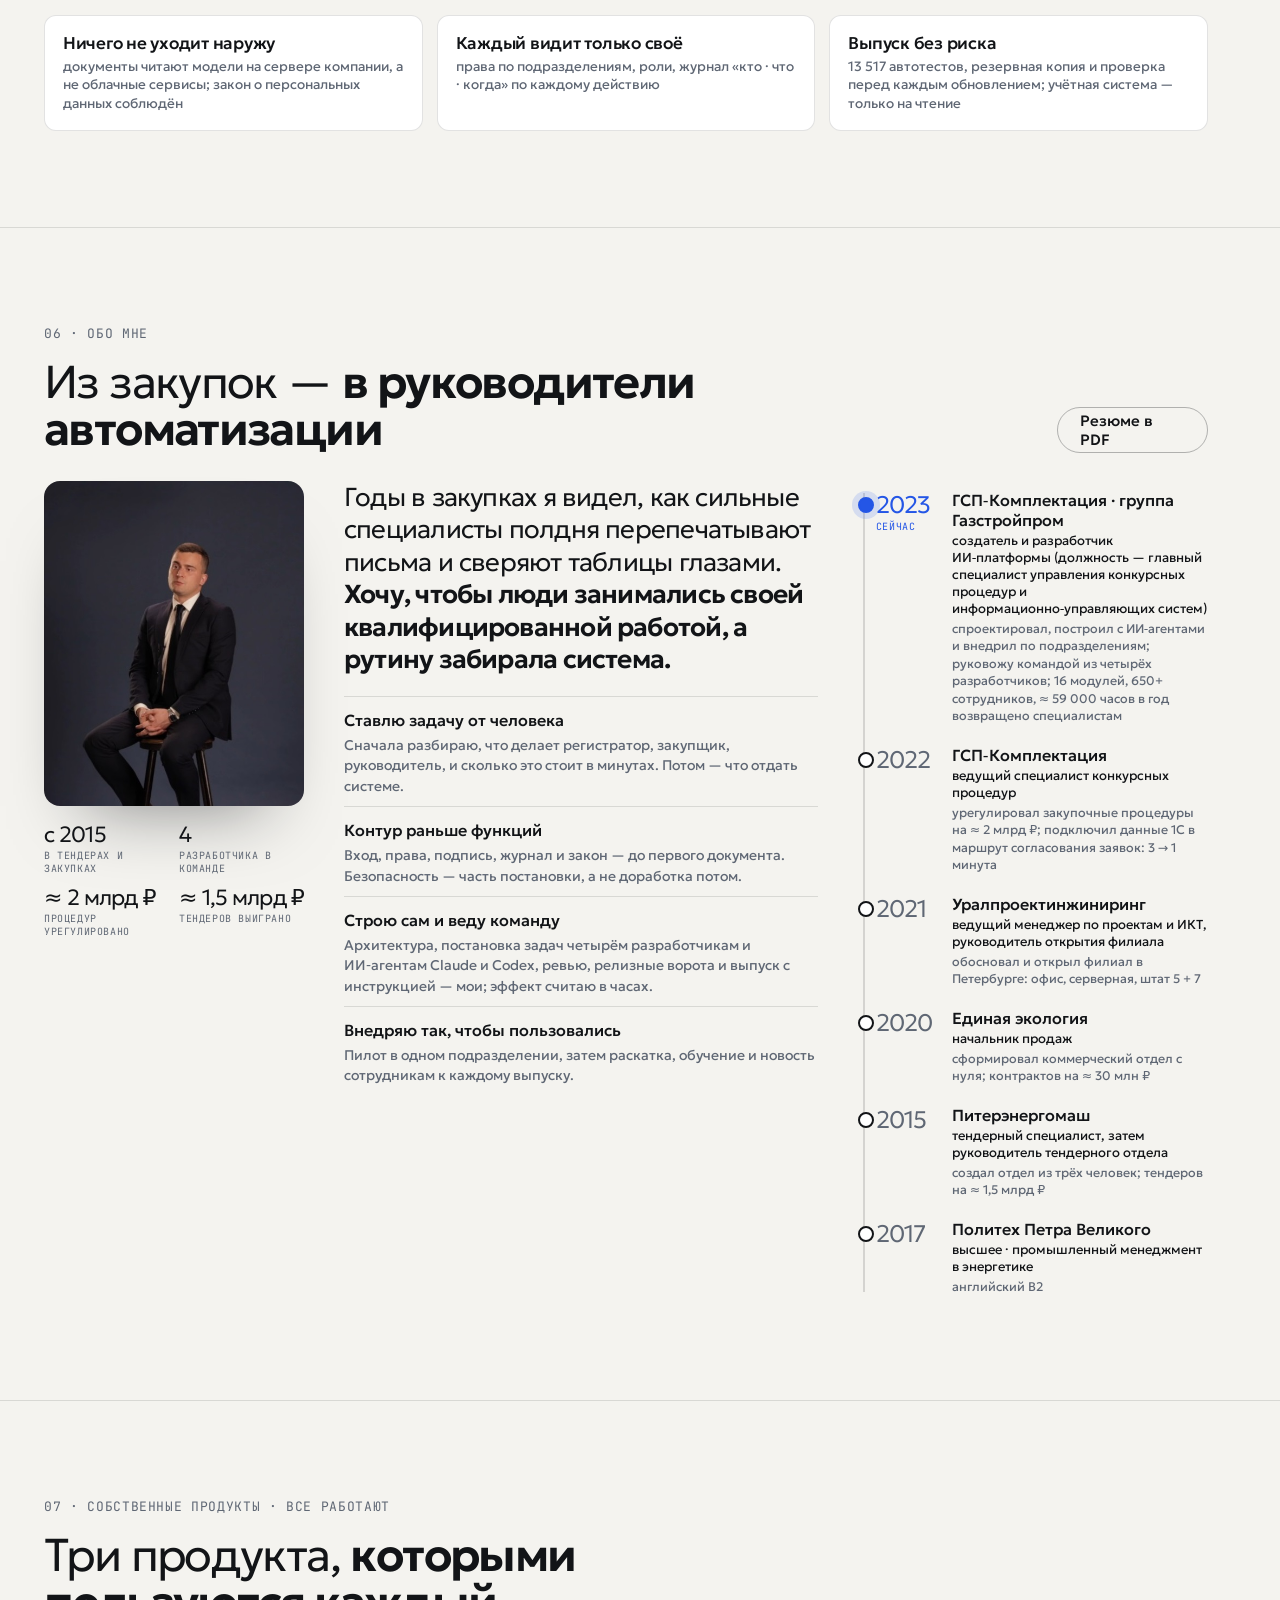
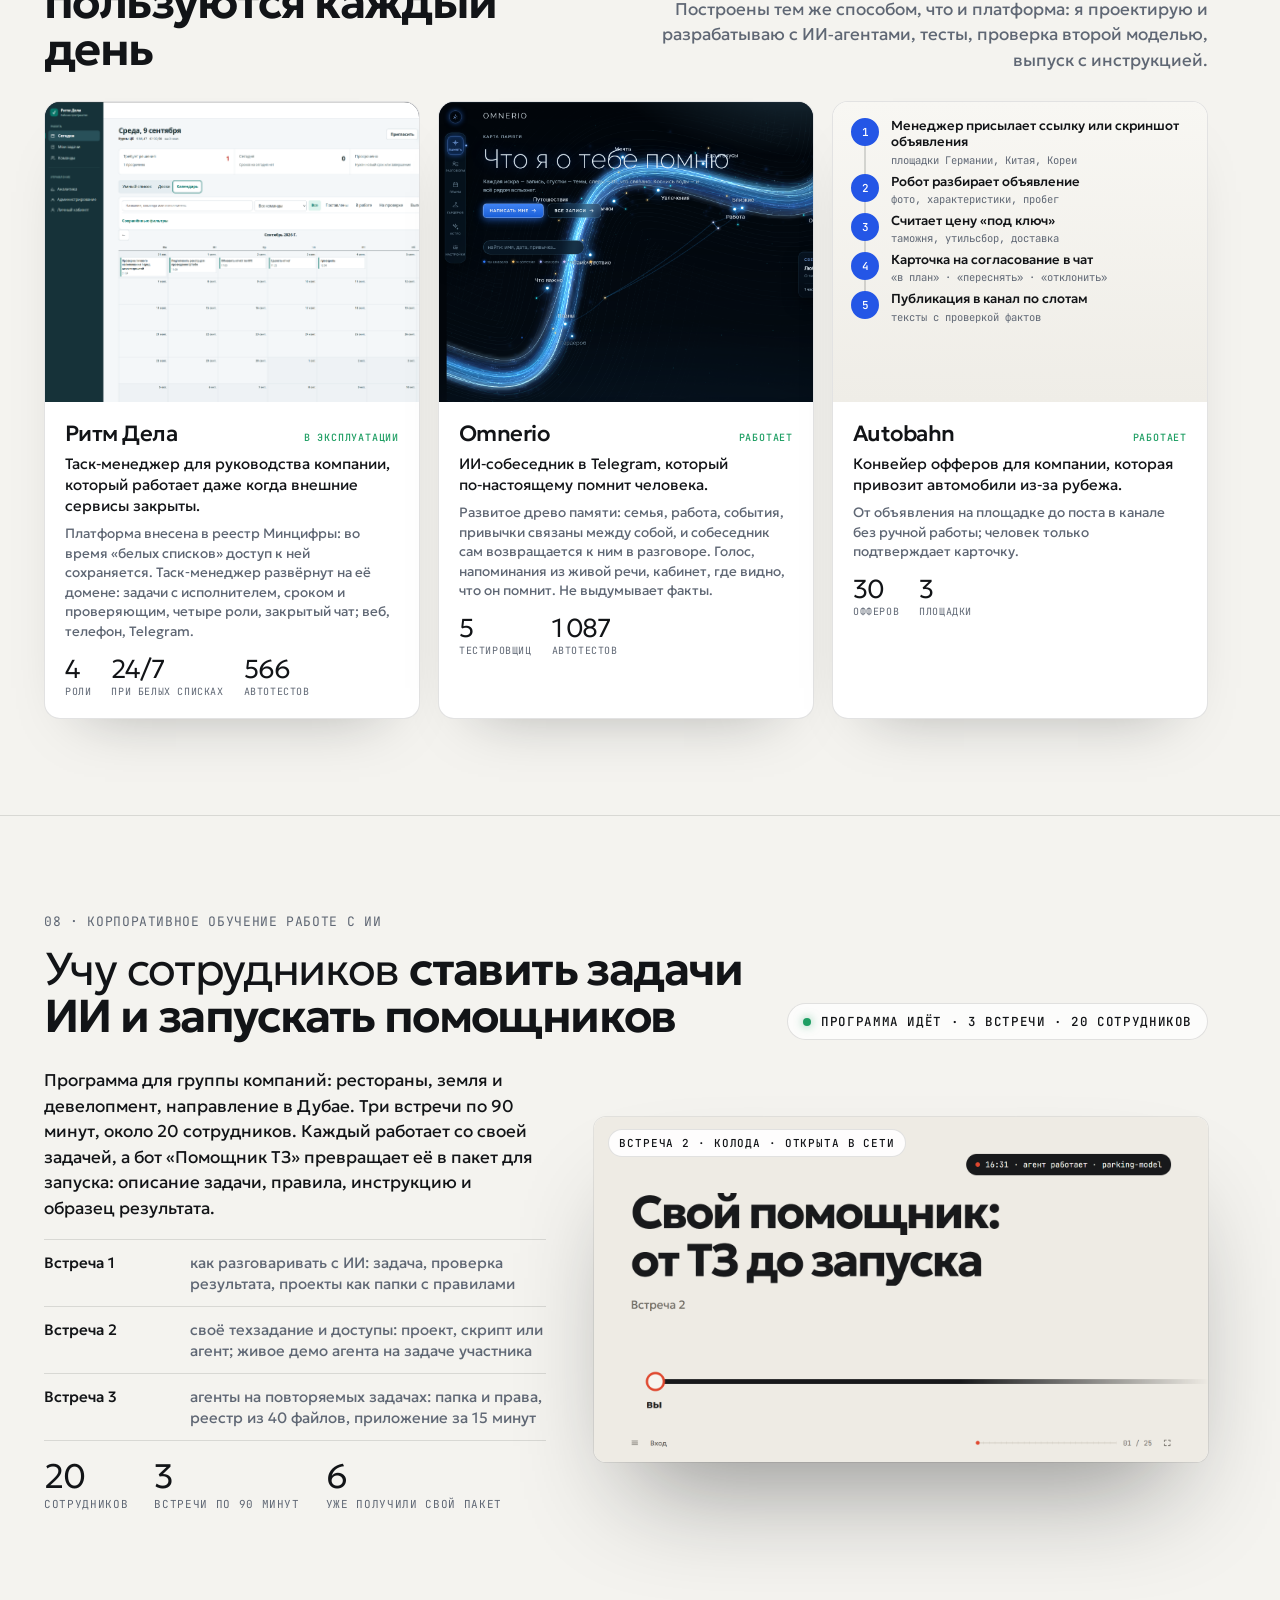
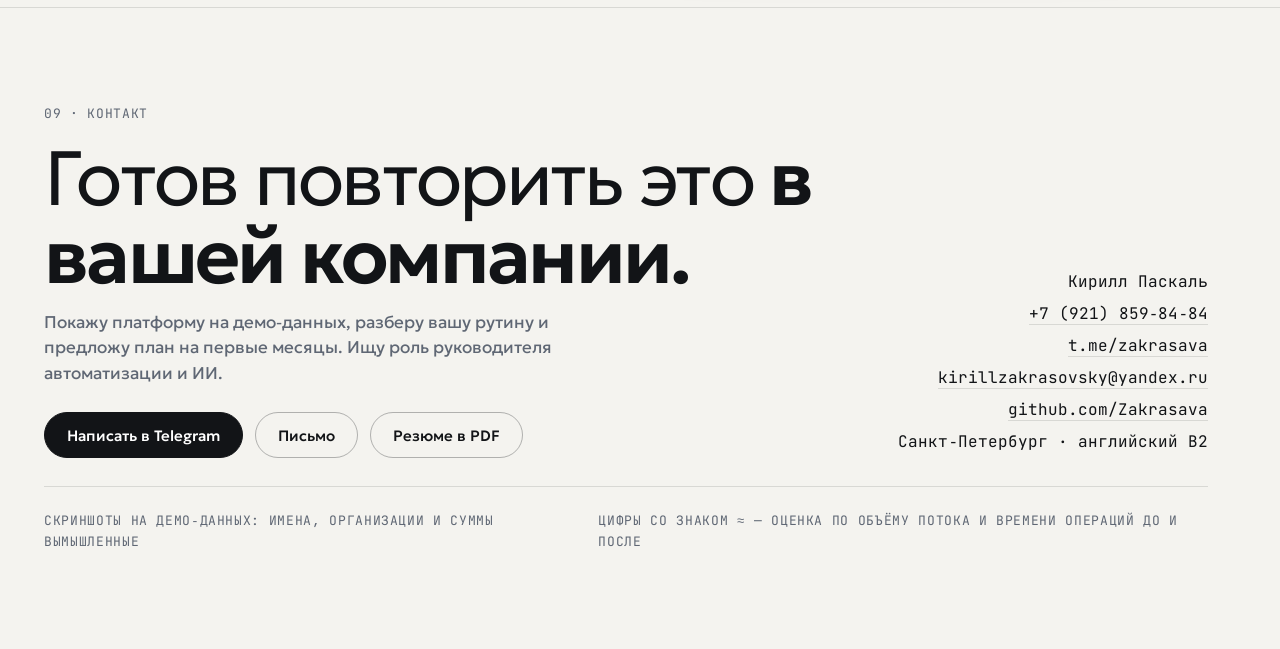
==== commit 201dcf18: "Команда из четырёх разработчиков" ====
--- a/index.html
+++ b/index.html
@@ -338,7 +338,7 @@
       <div>
         <div class="who-big r"><img src="uploads/photo.jpg" alt="Кирилл Паскаль"><div><b>Кирилл Паскаль</b><span>Руководитель автоматизации и ИИ · закупки и документооборот · Санкт‑Петербург</span></div></div>
         <h1 class="r">Построил ИИ‑платформу для закупок с нуля за четыре месяца — <b>чтобы люди занимались квалифицированной работой, а не перепечатывали документы.</b></h1>
-        <p class="sub r">Спроектировал, разработал с ИИ‑агентами и внедрил: 16 модулей, 650+ сотрудников, модели на сервере компании. Акты, письма, спецификации и согласования идут через систему; человек проверяет и решает.</p>
+        <p class="sub r">Спроектировал, разработал с ИИ‑агентами и внедрил; веду команду из четырёх разработчиков. 16 модулей, 650+ сотрудников, модели на сервере компании. Акты, письма, спецификации и согласования идут через систему; человек проверяет и решает.</p>
         <div class="cta r"><a class="btn solid" href="#platform">Смотреть платформу</a><a class="btn" href="#m7">Как это работает на одном акте</a></div>
       </div>
       <div class="meter mono r">
@@ -505,18 +505,18 @@
   <div class="head"><div><div class="mono r" style="margin-bottom:14px">06 · Обо мне</div><h2 class="r">Из закупок — <b>в руководители автоматизации</b></h2></div><a class="btn r" href="resume.pdf">Резюме в PDF</a></div>
   <div class="about2">
     <div class="r"><img class="photo" src="uploads/photo.jpg" alt="Кирилл Паскаль" loading="lazy">
-      <div class="a-facts"><div><b>с 2015</b><span>в тендерах и закупках</span></div><div><b>4</b><span>месяца на платформу</span></div><div><b>≈ 2 млрд ₽</b><span>процедур урегулировано</span></div><div><b>≈ 1,5 млрд ₽</b><span>тендеров выиграно</span></div></div></div>
+      <div class="a-facts"><div><b>с 2015</b><span>в тендерах и закупках</span></div><div><b>4</b><span>разработчика в команде</span></div><div><b>≈ 2 млрд ₽</b><span>процедур урегулировано</span></div><div><b>≈ 1,5 млрд ₽</b><span>тендеров выиграно</span></div></div></div>
     <div>
       <p class="big r">Годы в закупках я видел, как сильные специалисты полдня перепечатывают письма и сверяют таблицы глазами. <b>Хочу, чтобы люди занимались своей квалифицированной работой, а рутину забирала система.</b></p>
       <ul class="princ r">
         <li><b>Ставлю задачу от человека</b>Сначала разбираю, что делает регистратор, закупщик, руководитель, и сколько это стоит в минутах. Потом — что отдать системе.</li>
         <li><b>Контур раньше функций</b>Вход, права, подпись, журнал и закон — до первого документа. Безопасность — часть постановки, а не доработка потом.</li>
-        <li><b>Строю сам, с ИИ‑агентами</b>Архитектура, постановка задач агентам Claude и Codex, ревью, релизные ворота и выпуск с инструкцией — мои; эффект считаю в часах.</li>
+        <li><b>Строю сам и веду команду</b>Архитектура, постановка задач четырём разработчикам и ИИ‑агентам Claude и Codex, ревью, релизные ворота и выпуск с инструкцией — мои; эффект считаю в часах.</li>
         <li><b>Внедряю так, чтобы пользовались</b>Пилот в одном подразделении, затем раскатка, обучение и новость сотрудникам к каждому выпуску.</li>
       </ul>
     </div>
     <ol class="path r">
-      <li class="now"><span class="y">2023<br><small>сейчас</small></span><div><b>ГСП‑Комплектация · группа Газстройпром</b><em>создатель и разработчик ИИ‑платформы (должность — главный специалист управления конкурсных процедур и информационно‑управляющих систем)</em><span>спроектировал, построил с ИИ‑агентами и внедрил по подразделениям; 16 модулей, 650+ сотрудников, ≈ 59 000 часов в год возвращено специалистам</span></div></li>
+      <li class="now"><span class="y">2023<br><small>сейчас</small></span><div><b>ГСП‑Комплектация · группа Газстройпром</b><em>создатель и разработчик ИИ‑платформы (должность — главный специалист управления конкурсных процедур и информационно‑управляющих систем)</em><span>спроектировал, построил с ИИ‑агентами и внедрил по подразделениям; руковожу командой из четырёх разработчиков; 16 модулей, 650+ сотрудников, ≈ 59 000 часов в год возвращено специалистам</span></div></li>
       <li><span class="y">2022</span><div><b>ГСП‑Комплектация</b><em>ведущий специалист конкурсных процедур</em><span>урегулировал закупочные процедуры на ≈ 2 млрд ₽; подключил данные 1С в маршрут согласования заявок: 3 → 1 минута</span></div></li>
       <li><span class="y">2021</span><div><b>Уралпроектинжиниринг</b><em>ведущий менеджер по проектам и ИКТ, руководитель открытия филиала</em><span>обосновал и открыл филиал в Петербурге: офис, серверная, штат 5 + 7</span></div></li>
       <li><span class="y">2020</span><div><b>Единая экология</b><em>начальник продаж</em><span>сформировал коммерческий отдел с нуля; контрактов на ≈ 30 млн ₽</span></div></li>
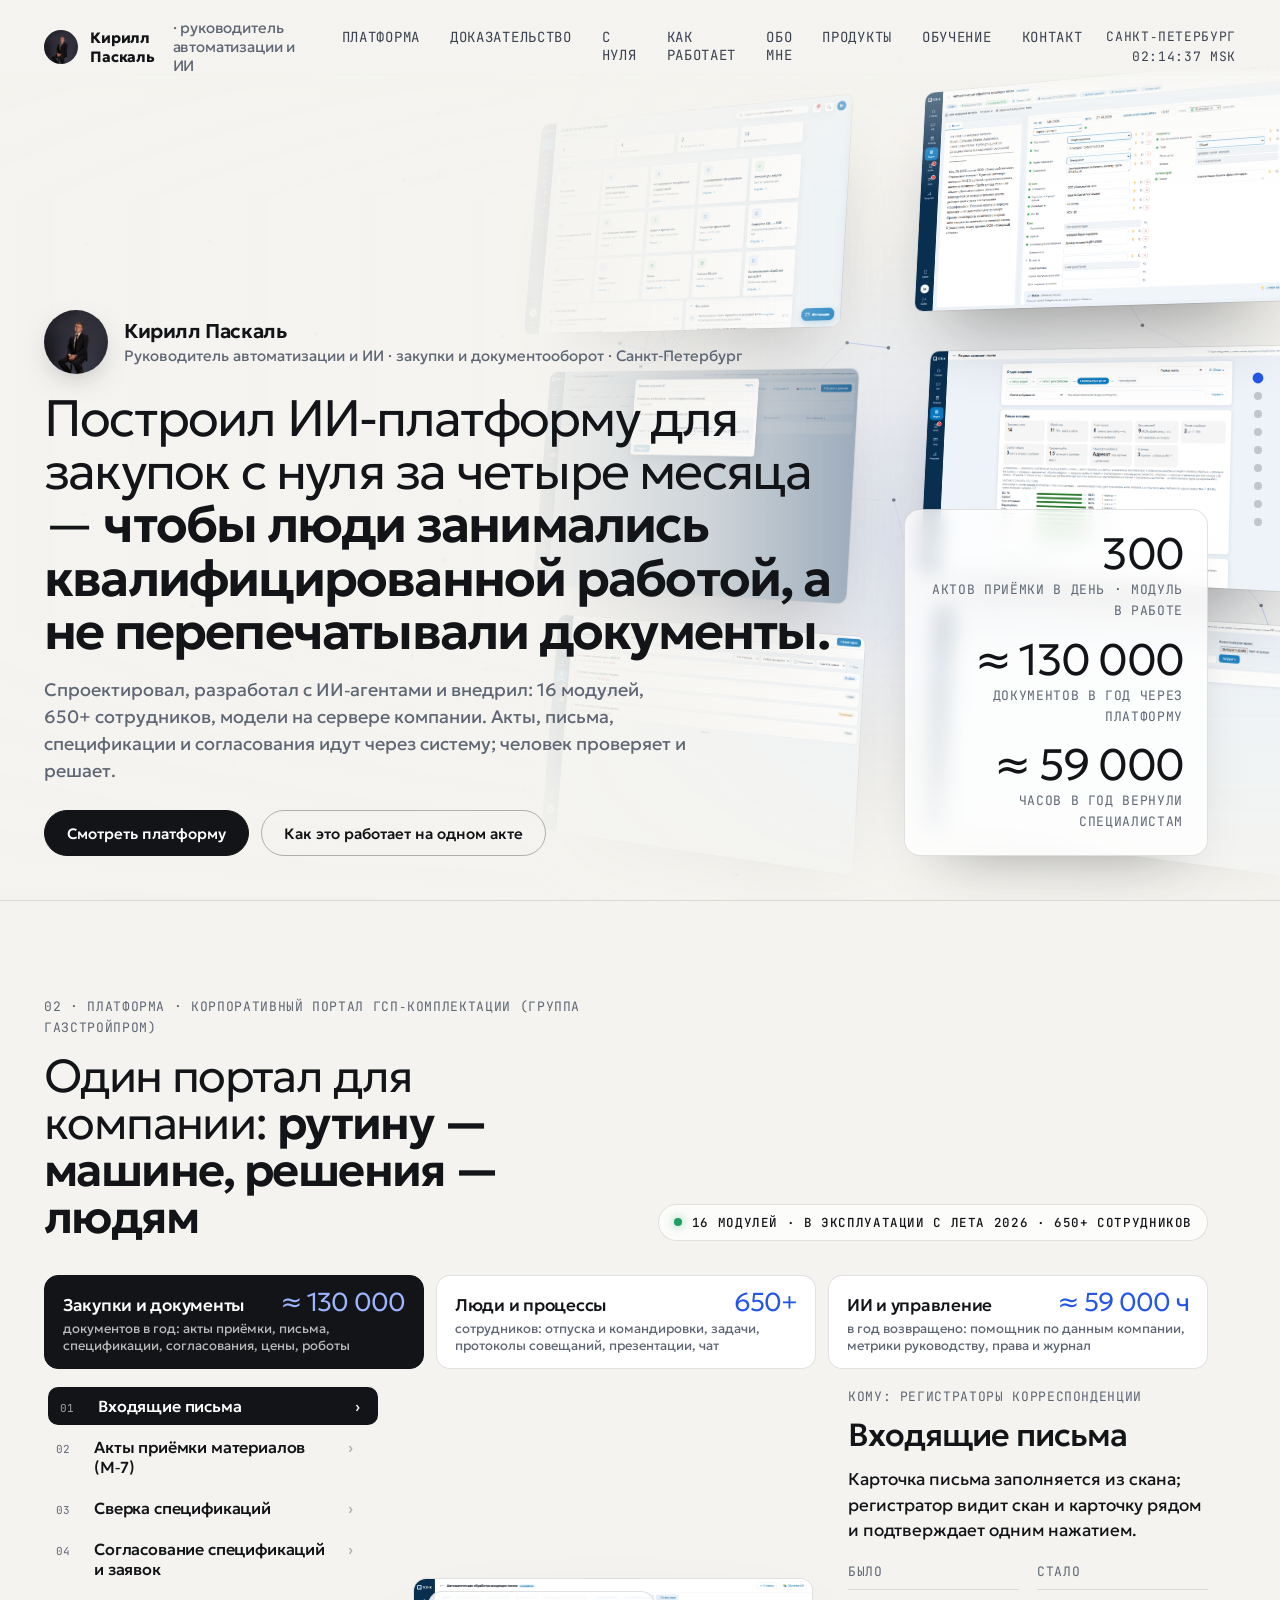
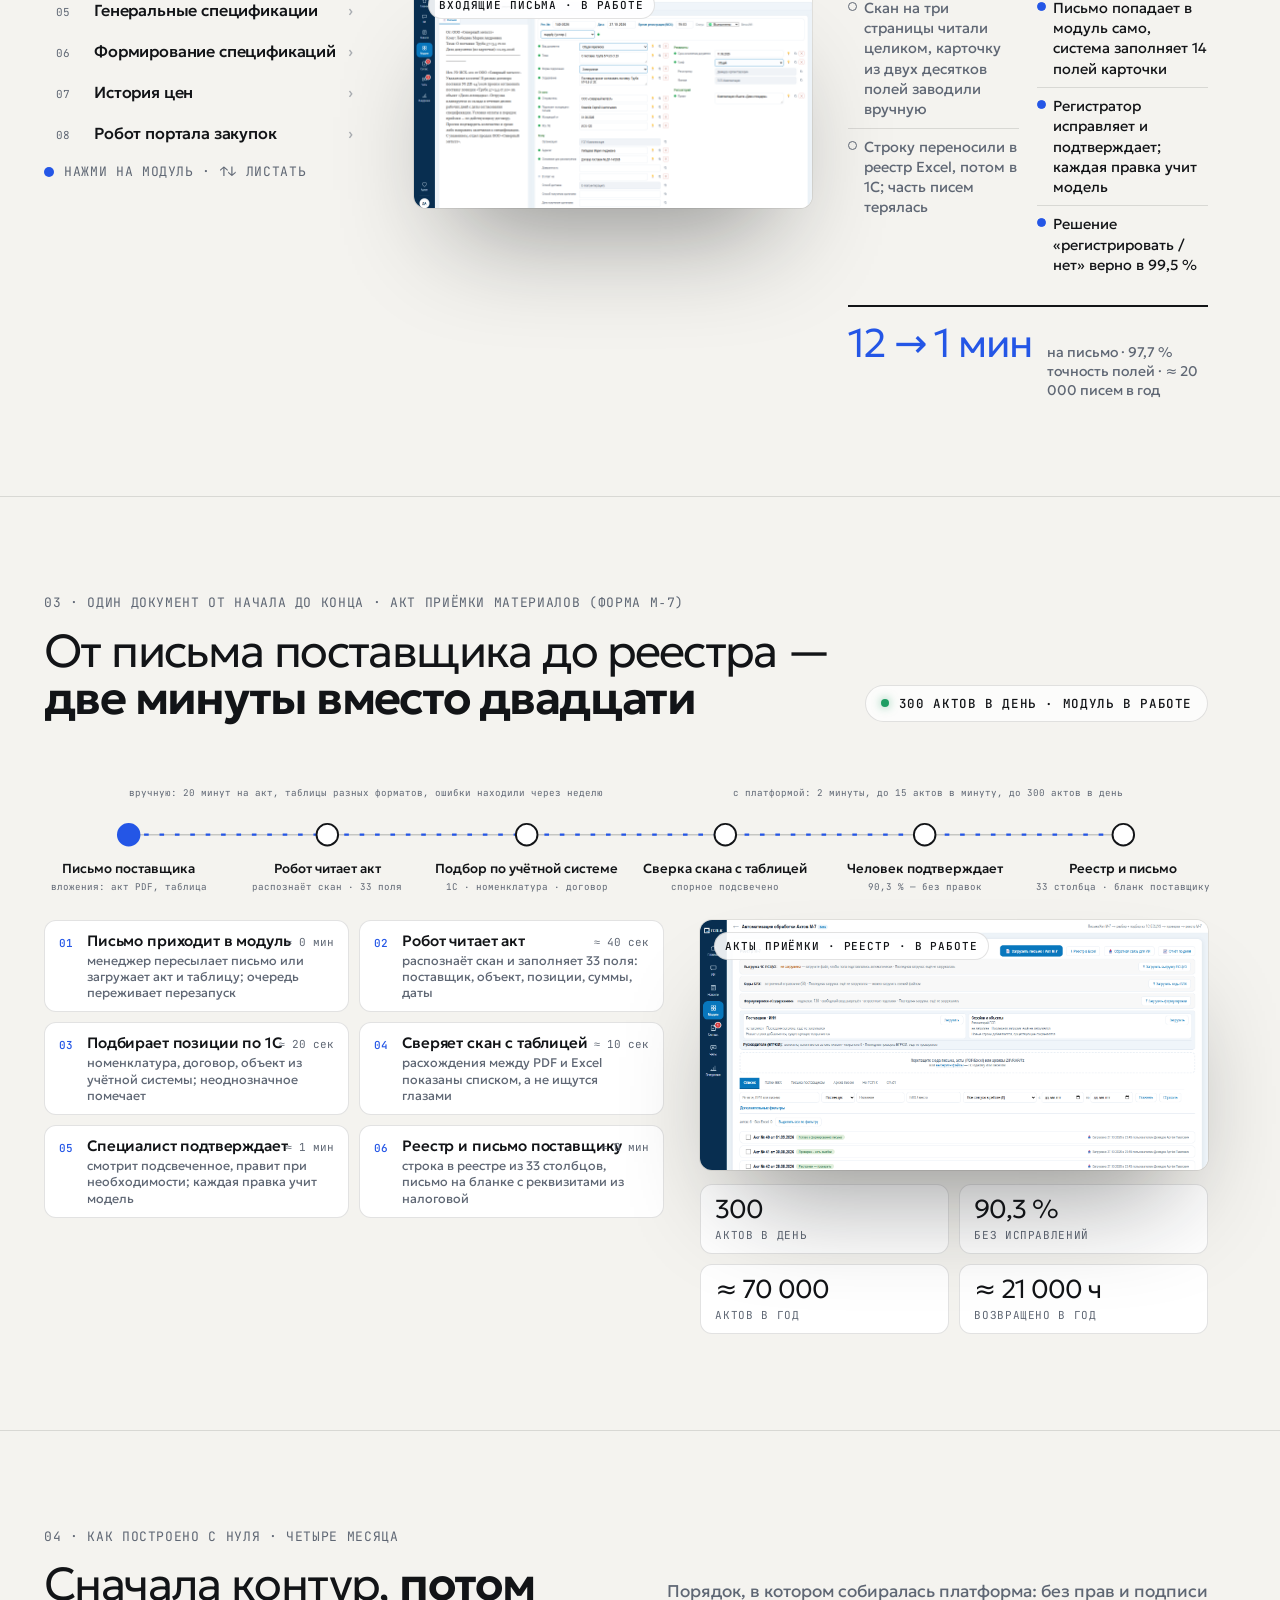
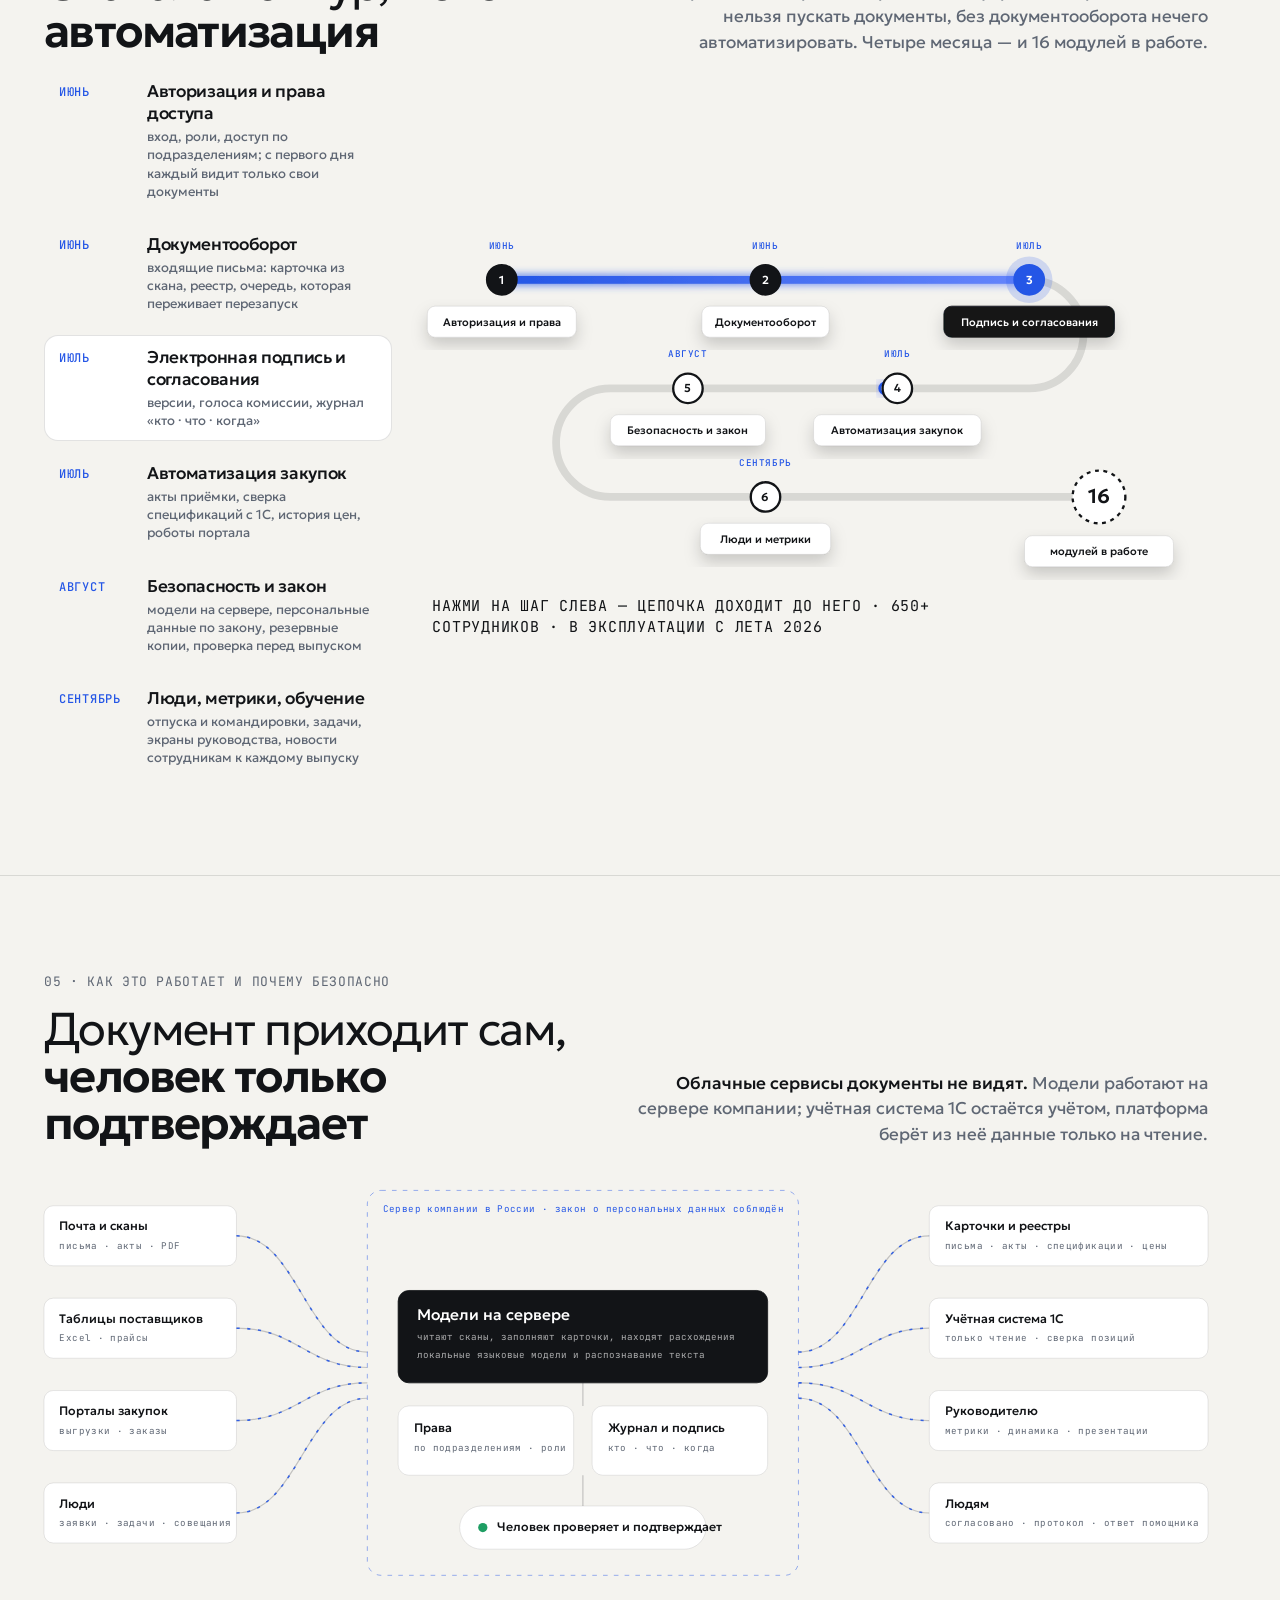
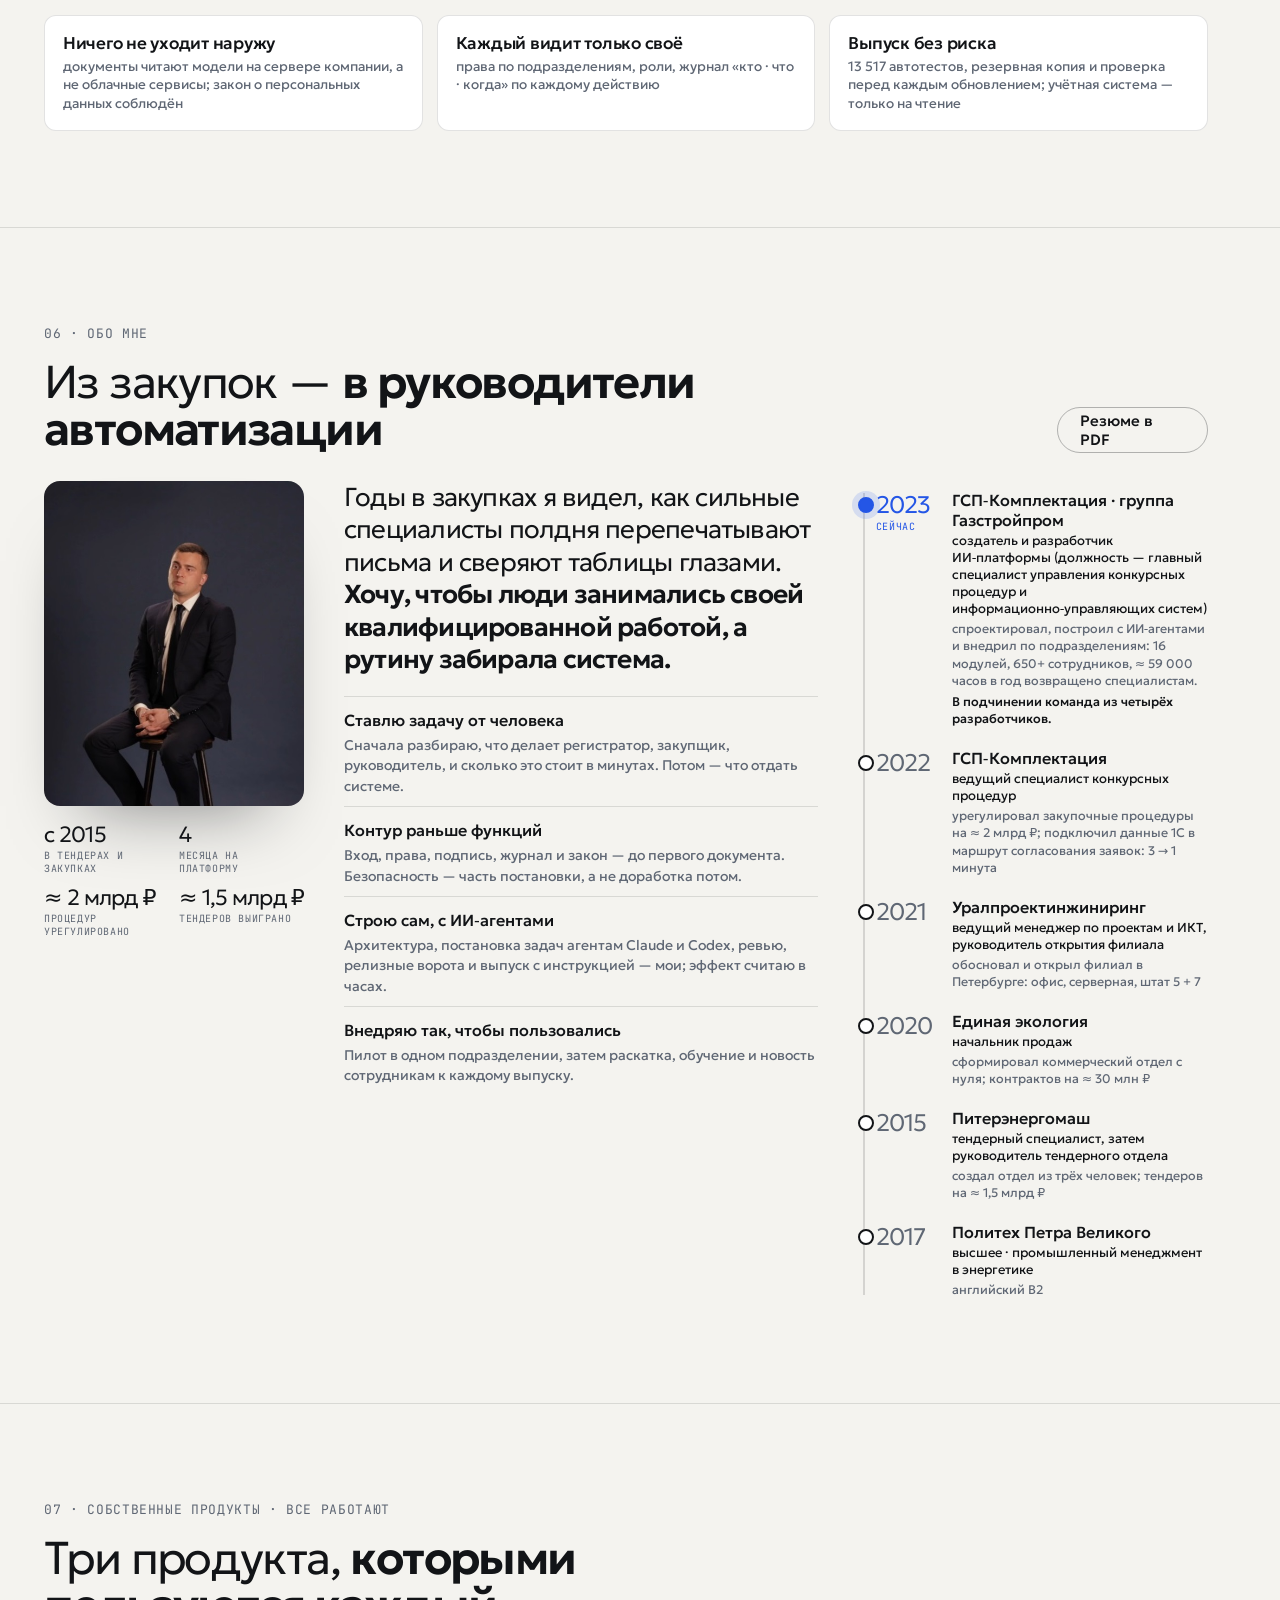
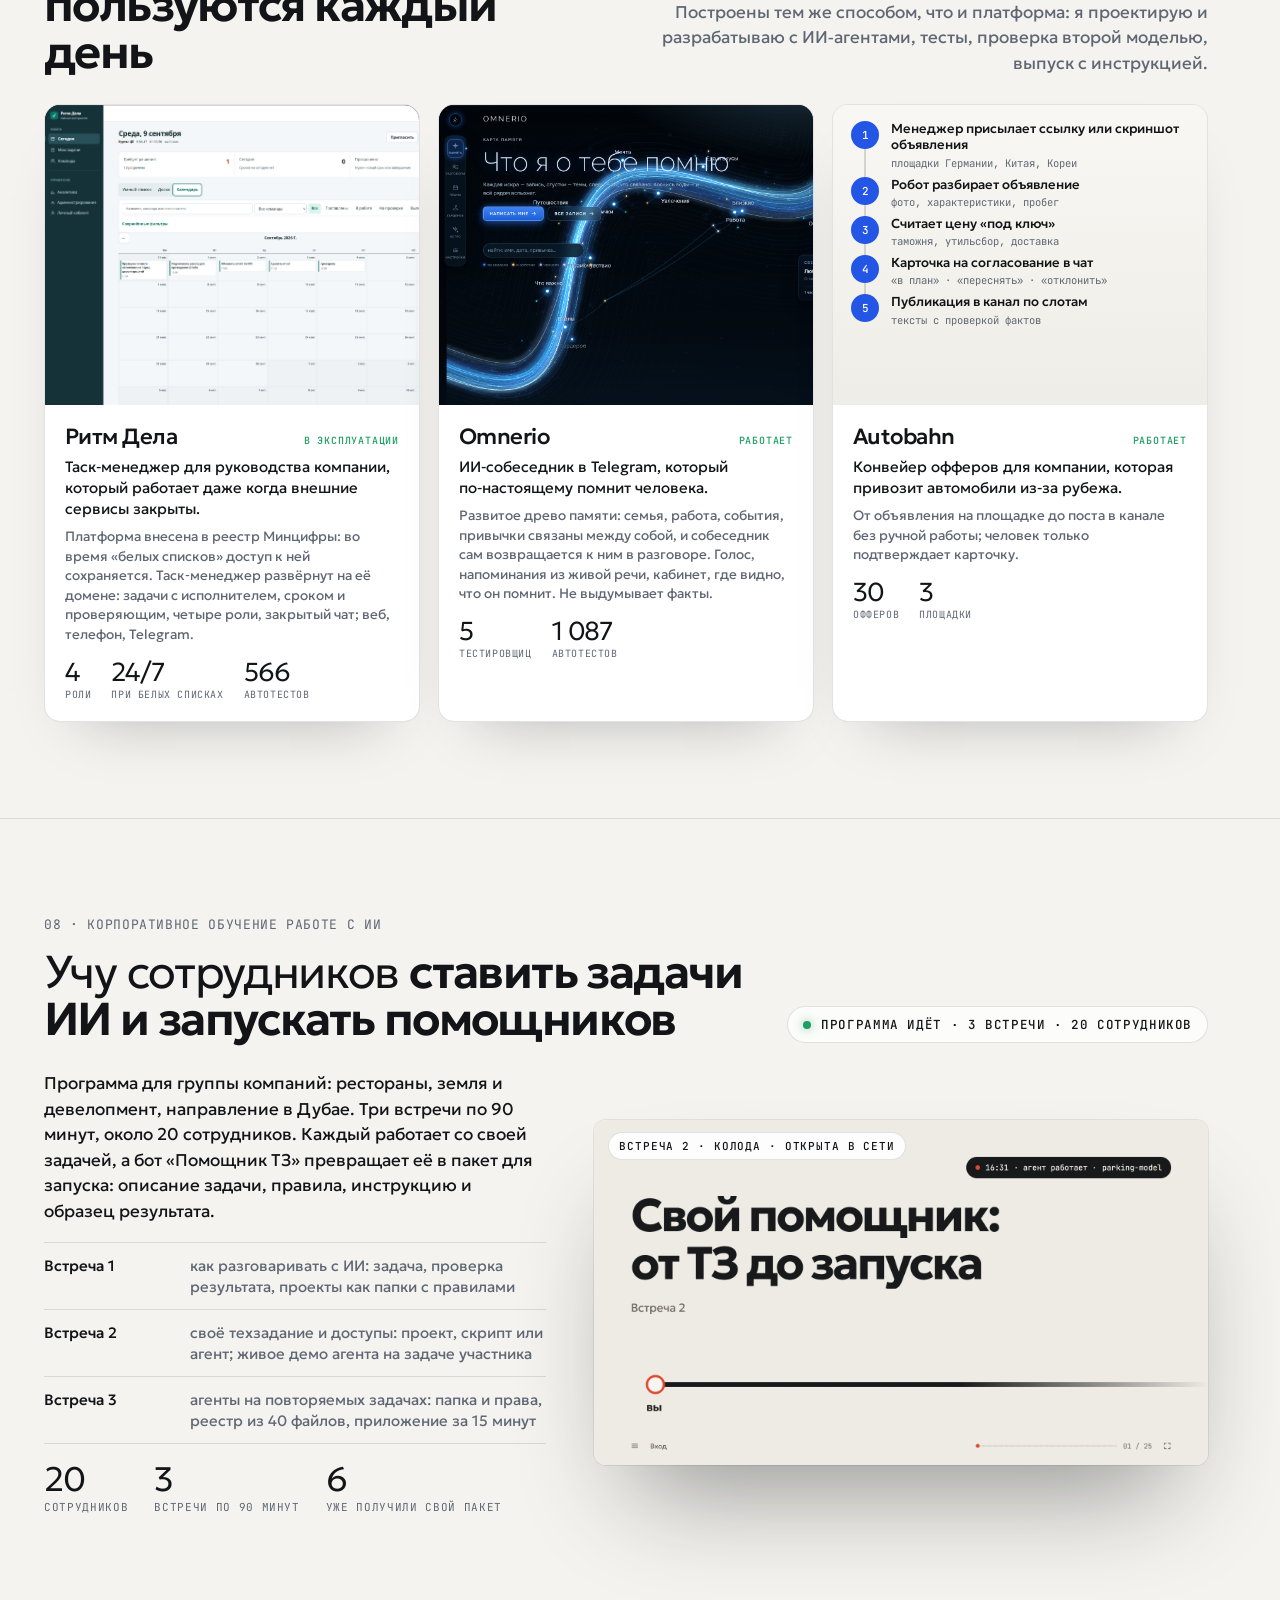
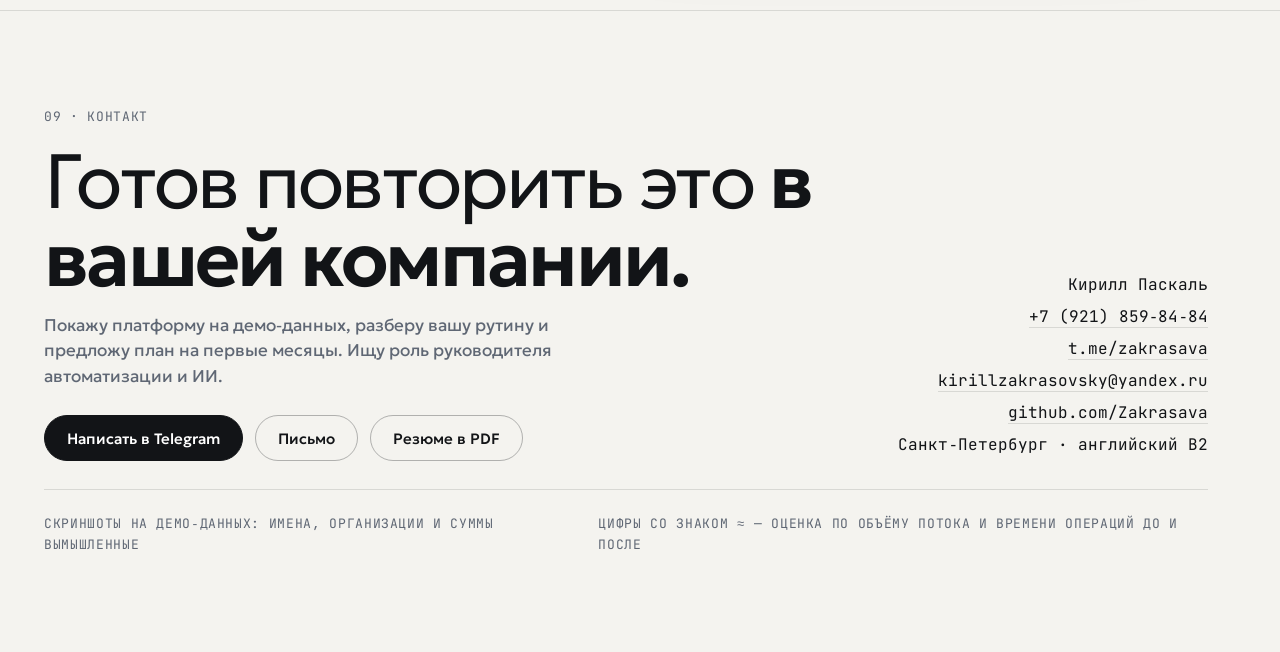
==== commit 4f0db97b: "Команда разработчиков — только в разделе «Обо мне»" ====
--- a/index.html
+++ b/index.html
@@ -338,7 +338,7 @@
       <div>
         <div class="who-big r"><img src="uploads/photo.jpg" alt="Кирилл Паскаль"><div><b>Кирилл Паскаль</b><span>Руководитель автоматизации и ИИ · закупки и документооборот · Санкт‑Петербург</span></div></div>
         <h1 class="r">Построил ИИ‑платформу для закупок с нуля за четыре месяца — <b>чтобы люди занимались квалифицированной работой, а не перепечатывали документы.</b></h1>
-        <p class="sub r">Спроектировал, разработал с ИИ‑агентами и внедрил; веду команду из четырёх разработчиков. 16 модулей, 650+ сотрудников, модели на сервере компании. Акты, письма, спецификации и согласования идут через систему; человек проверяет и решает.</p>
+        <p class="sub r">Спроектировал, разработал с ИИ‑агентами и внедрил: 16 модулей, 650+ сотрудников, модели на сервере компании. Акты, письма, спецификации и согласования идут через систему; человек проверяет и решает.</p>
         <div class="cta r"><a class="btn solid" href="#platform">Смотреть платформу</a><a class="btn" href="#m7">Как это работает на одном акте</a></div>
       </div>
       <div class="meter mono r">
@@ -505,18 +505,18 @@
   <div class="head"><div><div class="mono r" style="margin-bottom:14px">06 · Обо мне</div><h2 class="r">Из закупок — <b>в руководители автоматизации</b></h2></div><a class="btn r" href="resume.pdf">Резюме в PDF</a></div>
   <div class="about2">
     <div class="r"><img class="photo" src="uploads/photo.jpg" alt="Кирилл Паскаль" loading="lazy">
-      <div class="a-facts"><div><b>с 2015</b><span>в тендерах и закупках</span></div><div><b>4</b><span>разработчика в команде</span></div><div><b>≈ 2 млрд ₽</b><span>процедур урегулировано</span></div><div><b>≈ 1,5 млрд ₽</b><span>тендеров выиграно</span></div></div></div>
+      <div class="a-facts"><div><b>с 2015</b><span>в тендерах и закупках</span></div><div><b>4</b><span>месяца на платформу</span></div><div><b>≈ 2 млрд ₽</b><span>процедур урегулировано</span></div><div><b>≈ 1,5 млрд ₽</b><span>тендеров выиграно</span></div></div></div>
     <div>
       <p class="big r">Годы в закупках я видел, как сильные специалисты полдня перепечатывают письма и сверяют таблицы глазами. <b>Хочу, чтобы люди занимались своей квалифицированной работой, а рутину забирала система.</b></p>
       <ul class="princ r">
         <li><b>Ставлю задачу от человека</b>Сначала разбираю, что делает регистратор, закупщик, руководитель, и сколько это стоит в минутах. Потом — что отдать системе.</li>
         <li><b>Контур раньше функций</b>Вход, права, подпись, журнал и закон — до первого документа. Безопасность — часть постановки, а не доработка потом.</li>
-        <li><b>Строю сам и веду команду</b>Архитектура, постановка задач четырём разработчикам и ИИ‑агентам Claude и Codex, ревью, релизные ворота и выпуск с инструкцией — мои; эффект считаю в часах.</li>
+        <li><b>Строю сам, с ИИ‑агентами</b>Архитектура, постановка задач агентам Claude и Codex, ревью, релизные ворота и выпуск с инструкцией — мои; эффект считаю в часах.</li>
         <li><b>Внедряю так, чтобы пользовались</b>Пилот в одном подразделении, затем раскатка, обучение и новость сотрудникам к каждому выпуску.</li>
       </ul>
     </div>
     <ol class="path r">
-      <li class="now"><span class="y">2023<br><small>сейчас</small></span><div><b>ГСП‑Комплектация · группа Газстройпром</b><em>создатель и разработчик ИИ‑платформы (должность — главный специалист управления конкурсных процедур и информационно‑управляющих систем)</em><span>спроектировал, построил с ИИ‑агентами и внедрил по подразделениям; руковожу командой из четырёх разработчиков; 16 модулей, 650+ сотрудников, ≈ 59 000 часов в год возвращено специалистам</span></div></li>
+      <li class="now"><span class="y">2023<br><small>сейчас</small></span><div><b>ГСП‑Комплектация · группа Газстройпром</b><em>создатель и разработчик ИИ‑платформы (должность — главный специалист управления конкурсных процедур и информационно‑управляющих систем)</em><span>спроектировал, построил с ИИ‑агентами и внедрил по подразделениям: 16 модулей, 650+ сотрудников, ≈ 59 000 часов в год возвращено специалистам.</span><span style="color:var(--ink);font-weight:500">В подчинении команда из четырёх разработчиков.</span></div></li>
       <li><span class="y">2022</span><div><b>ГСП‑Комплектация</b><em>ведущий специалист конкурсных процедур</em><span>урегулировал закупочные процедуры на ≈ 2 млрд ₽; подключил данные 1С в маршрут согласования заявок: 3 → 1 минута</span></div></li>
       <li><span class="y">2021</span><div><b>Уралпроектинжиниринг</b><em>ведущий менеджер по проектам и ИКТ, руководитель открытия филиала</em><span>обосновал и открыл филиал в Петербурге: офис, серверная, штат 5 + 7</span></div></li>
       <li><span class="y">2020</span><div><b>Единая экология</b><em>начальник продаж</em><span>сформировал коммерческий отдел с нуля; контрактов на ≈ 30 млн ₽</span></div></li>
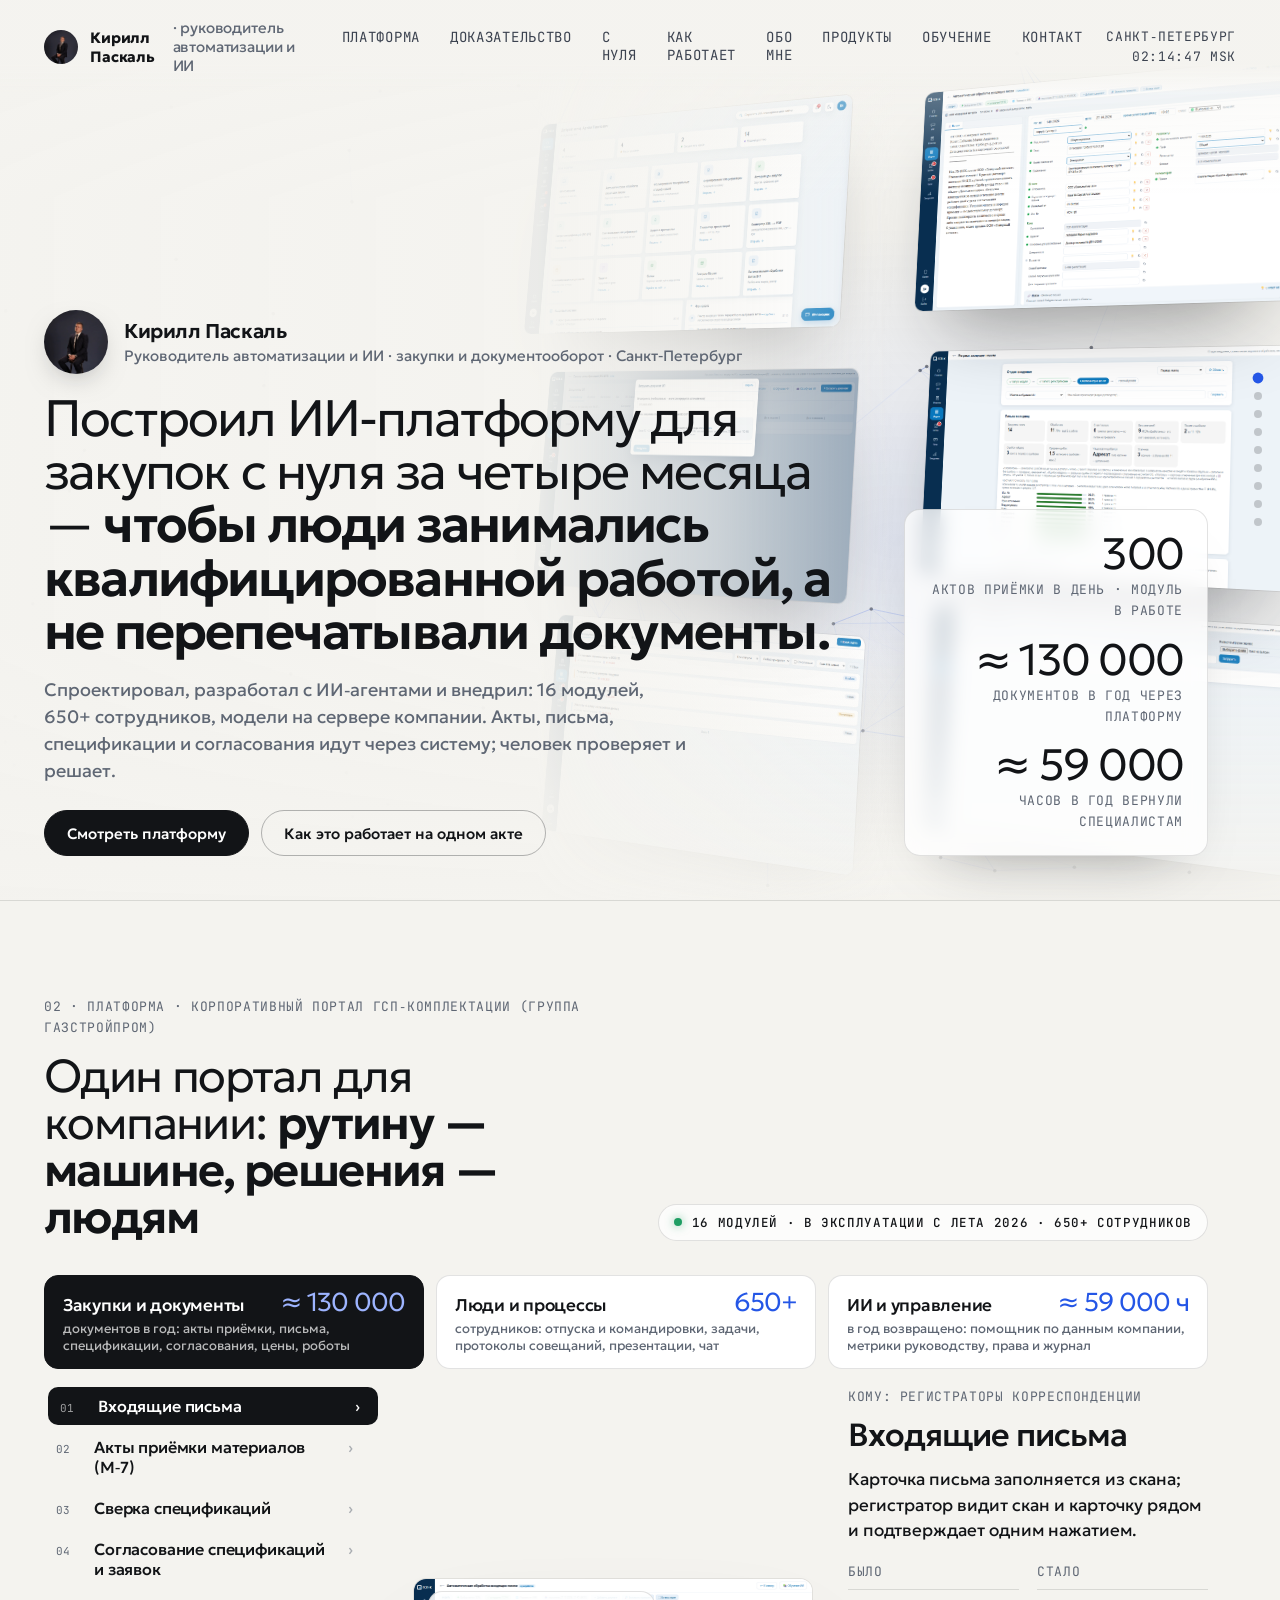
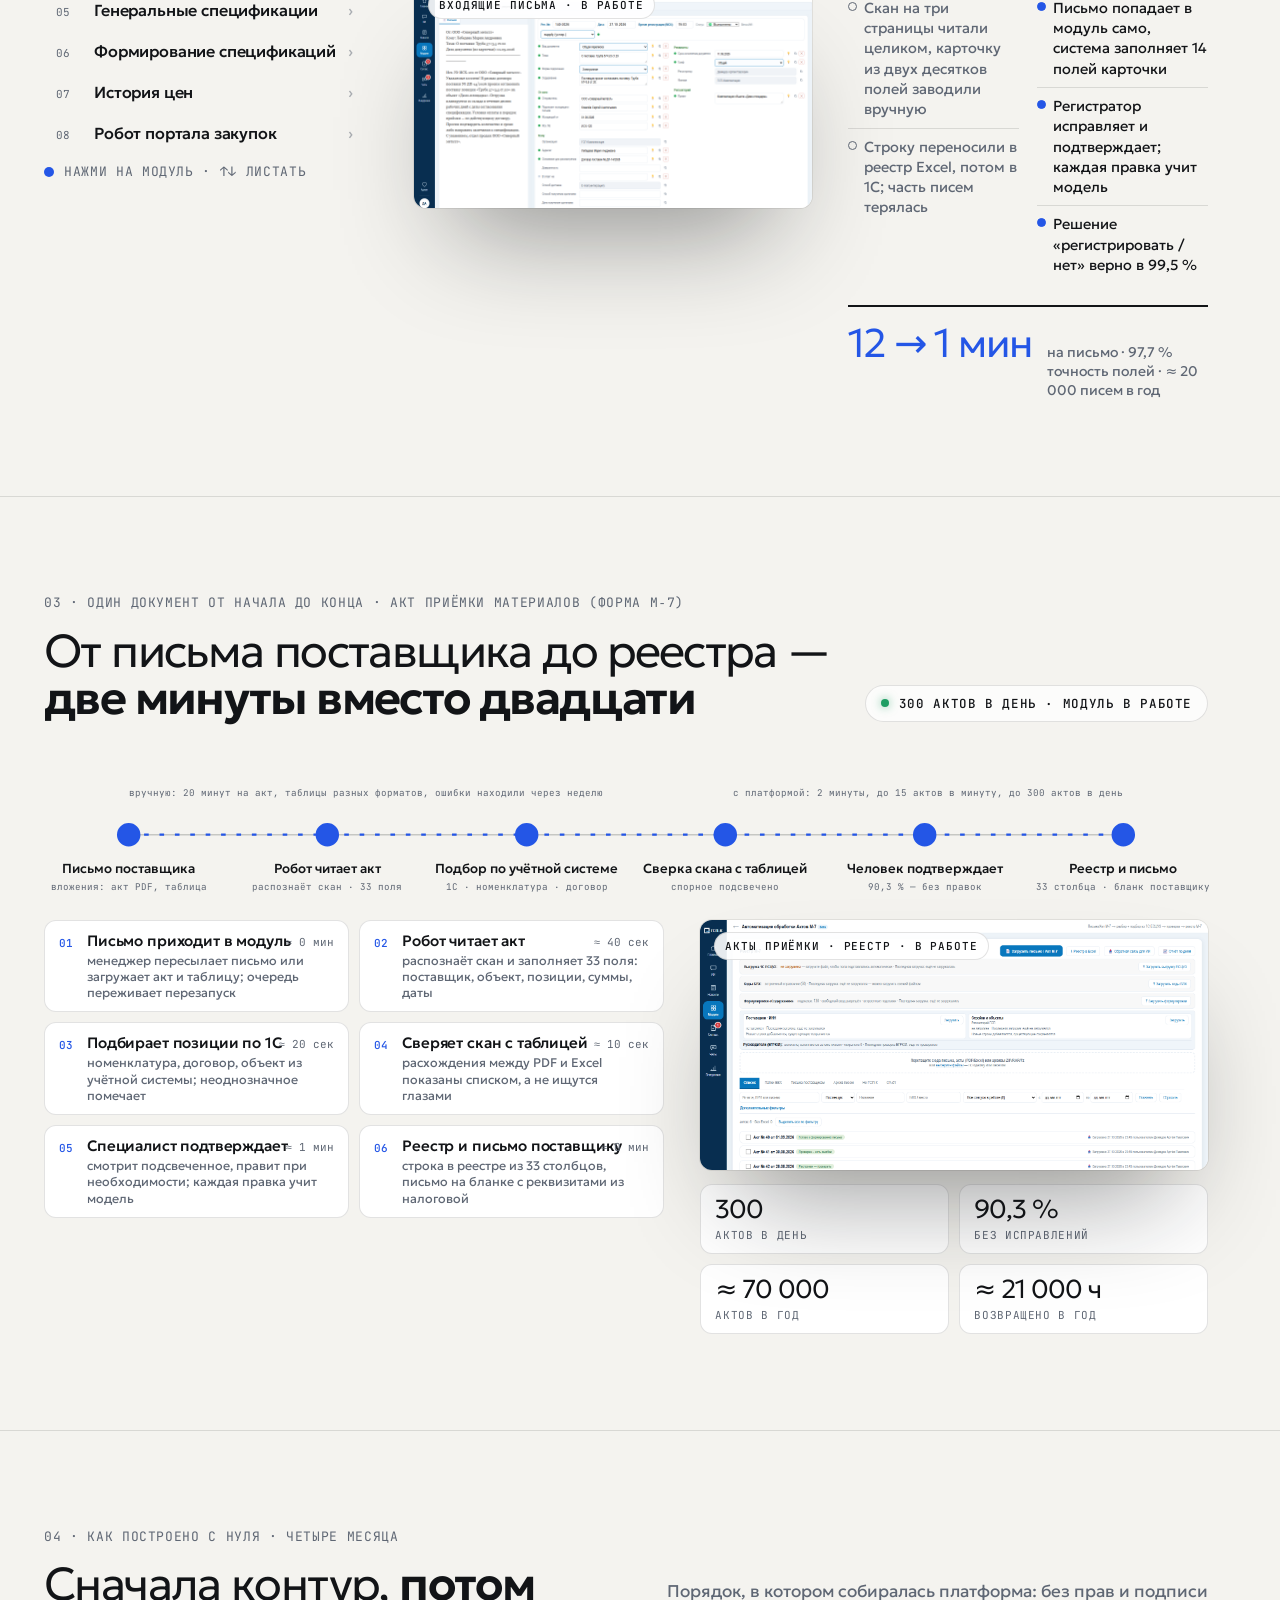
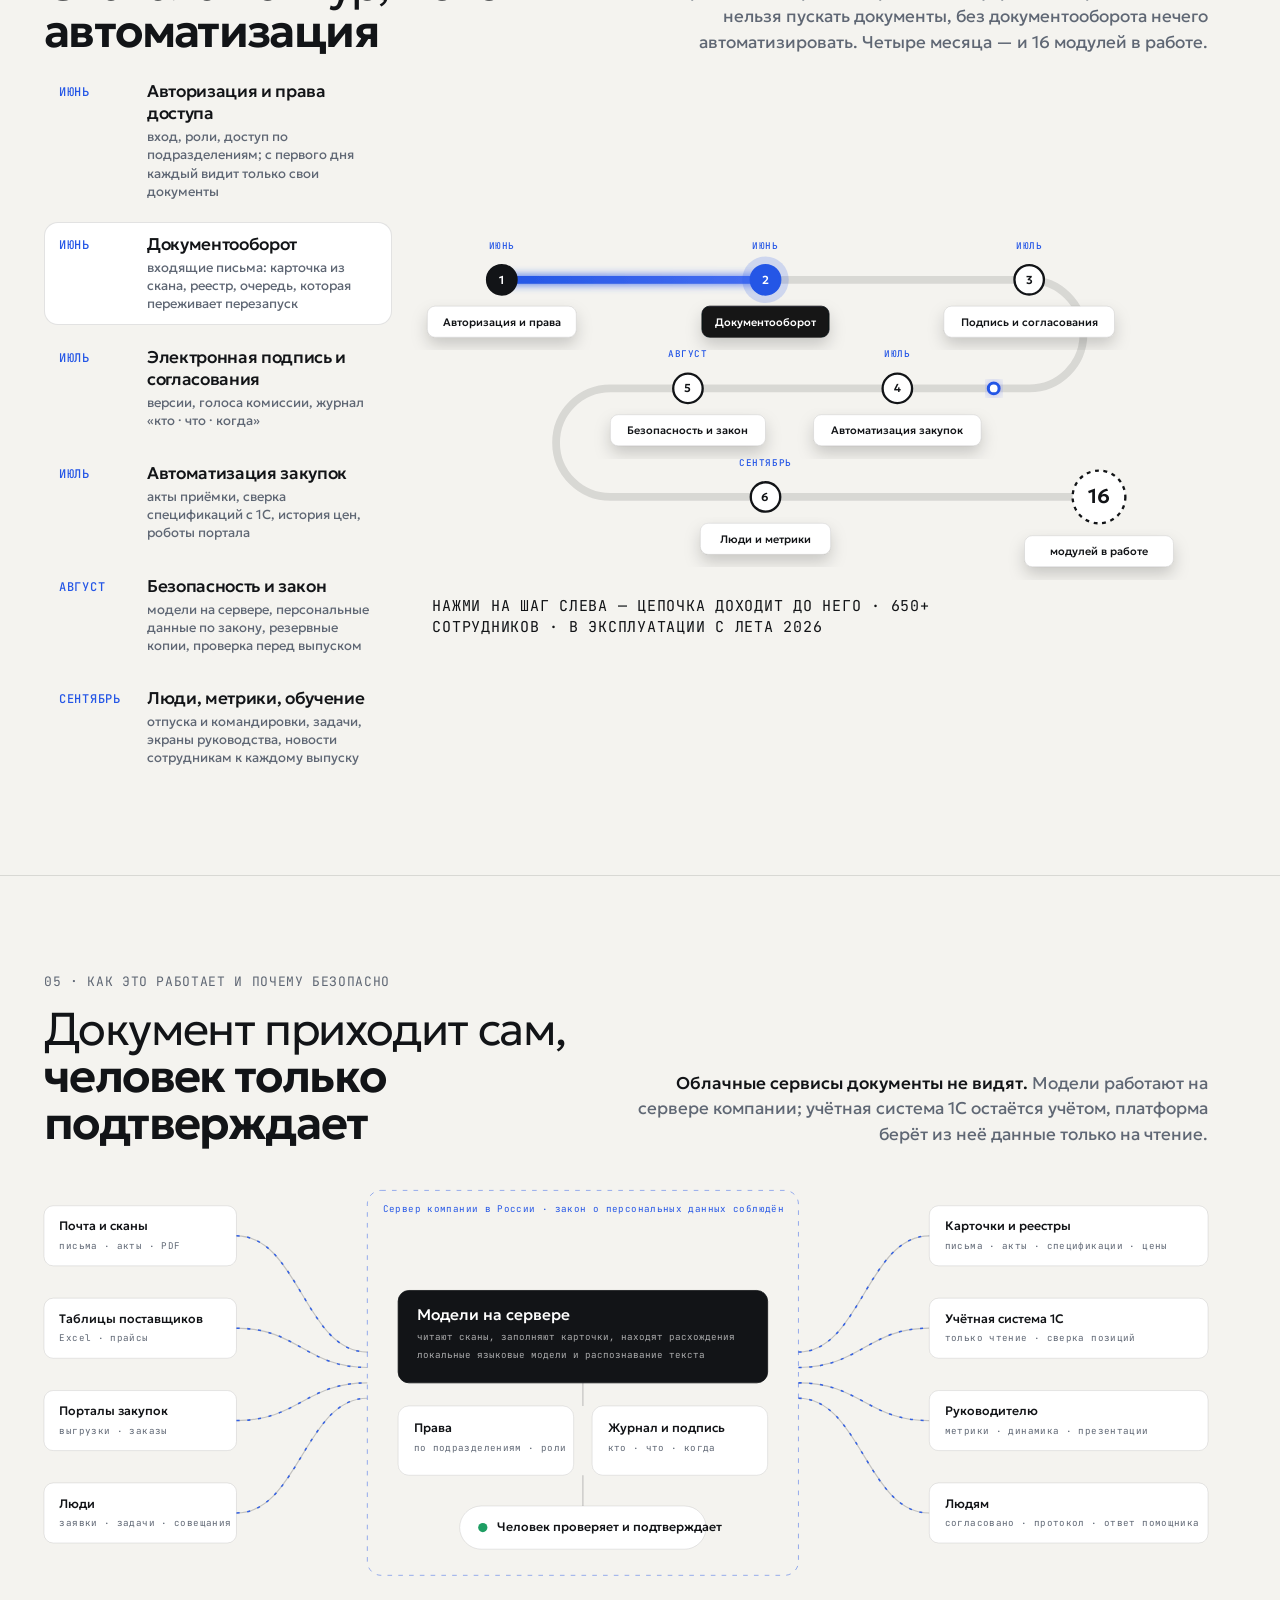
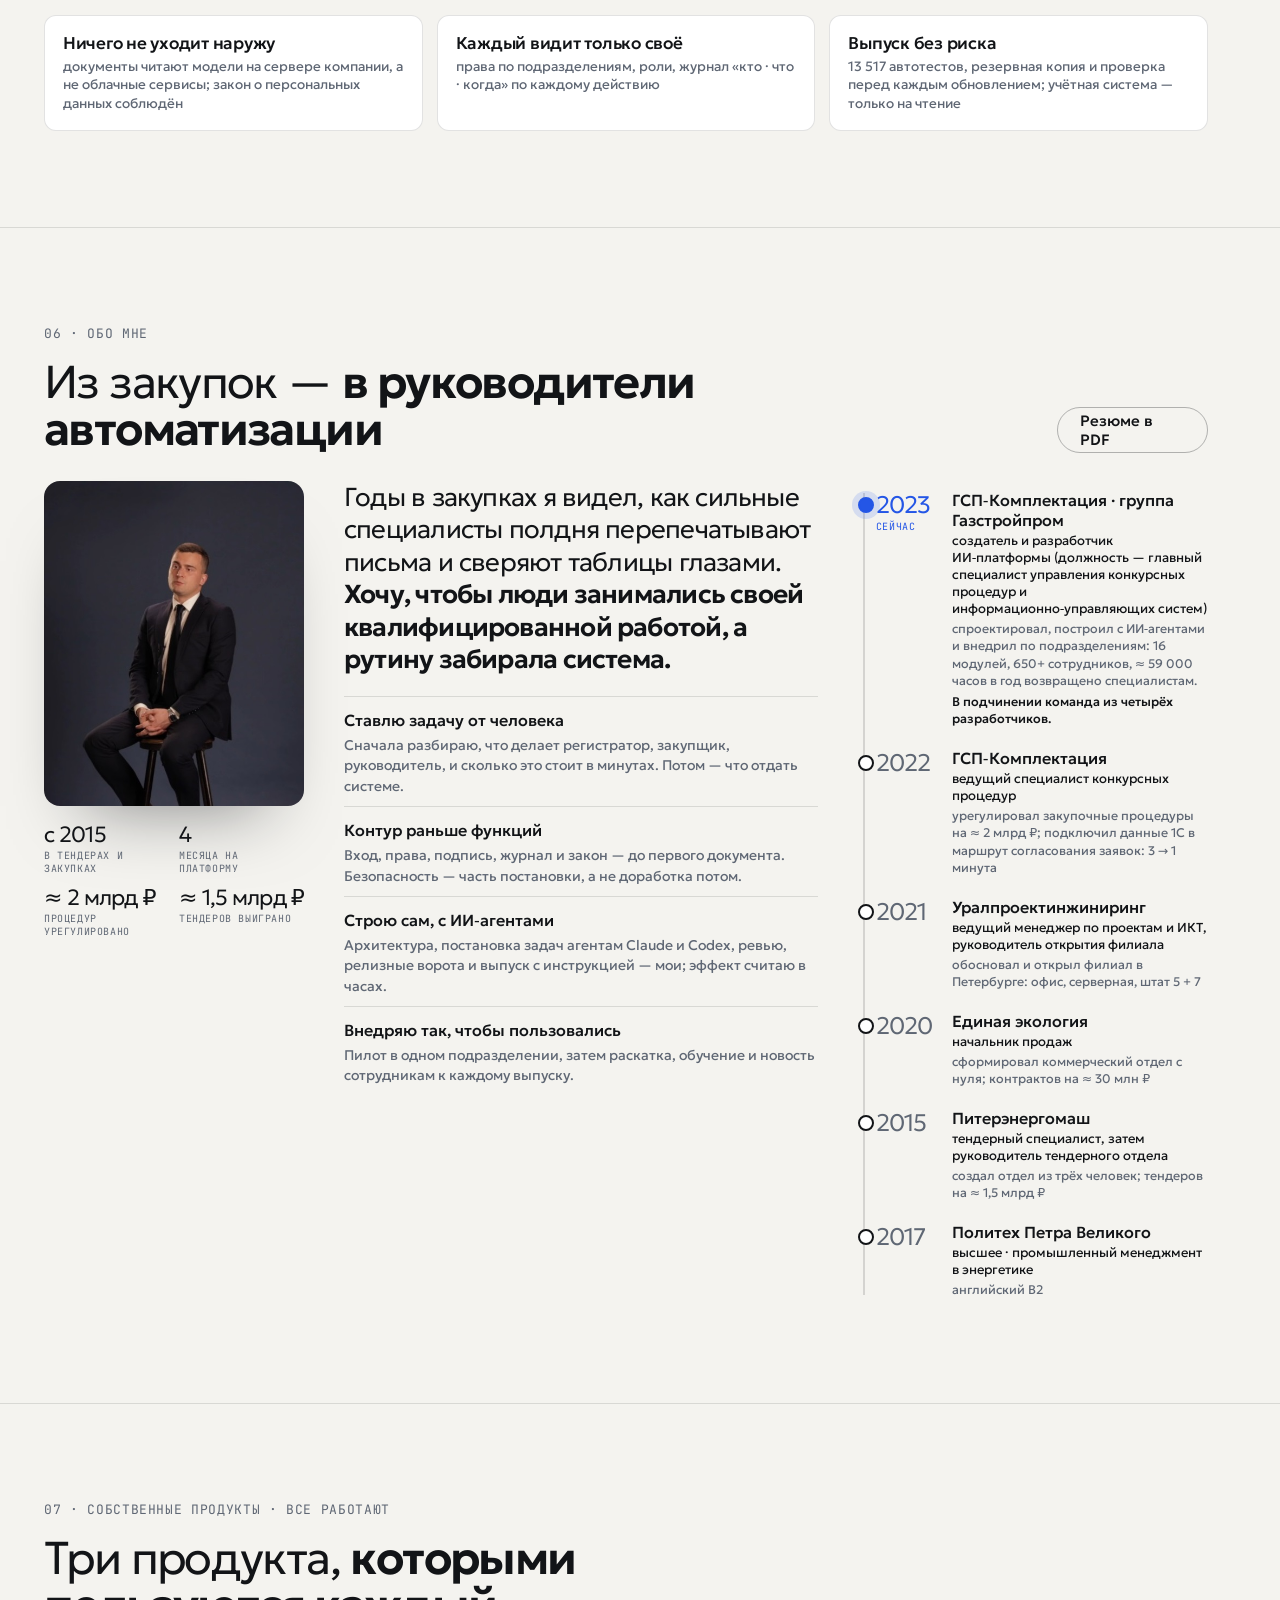
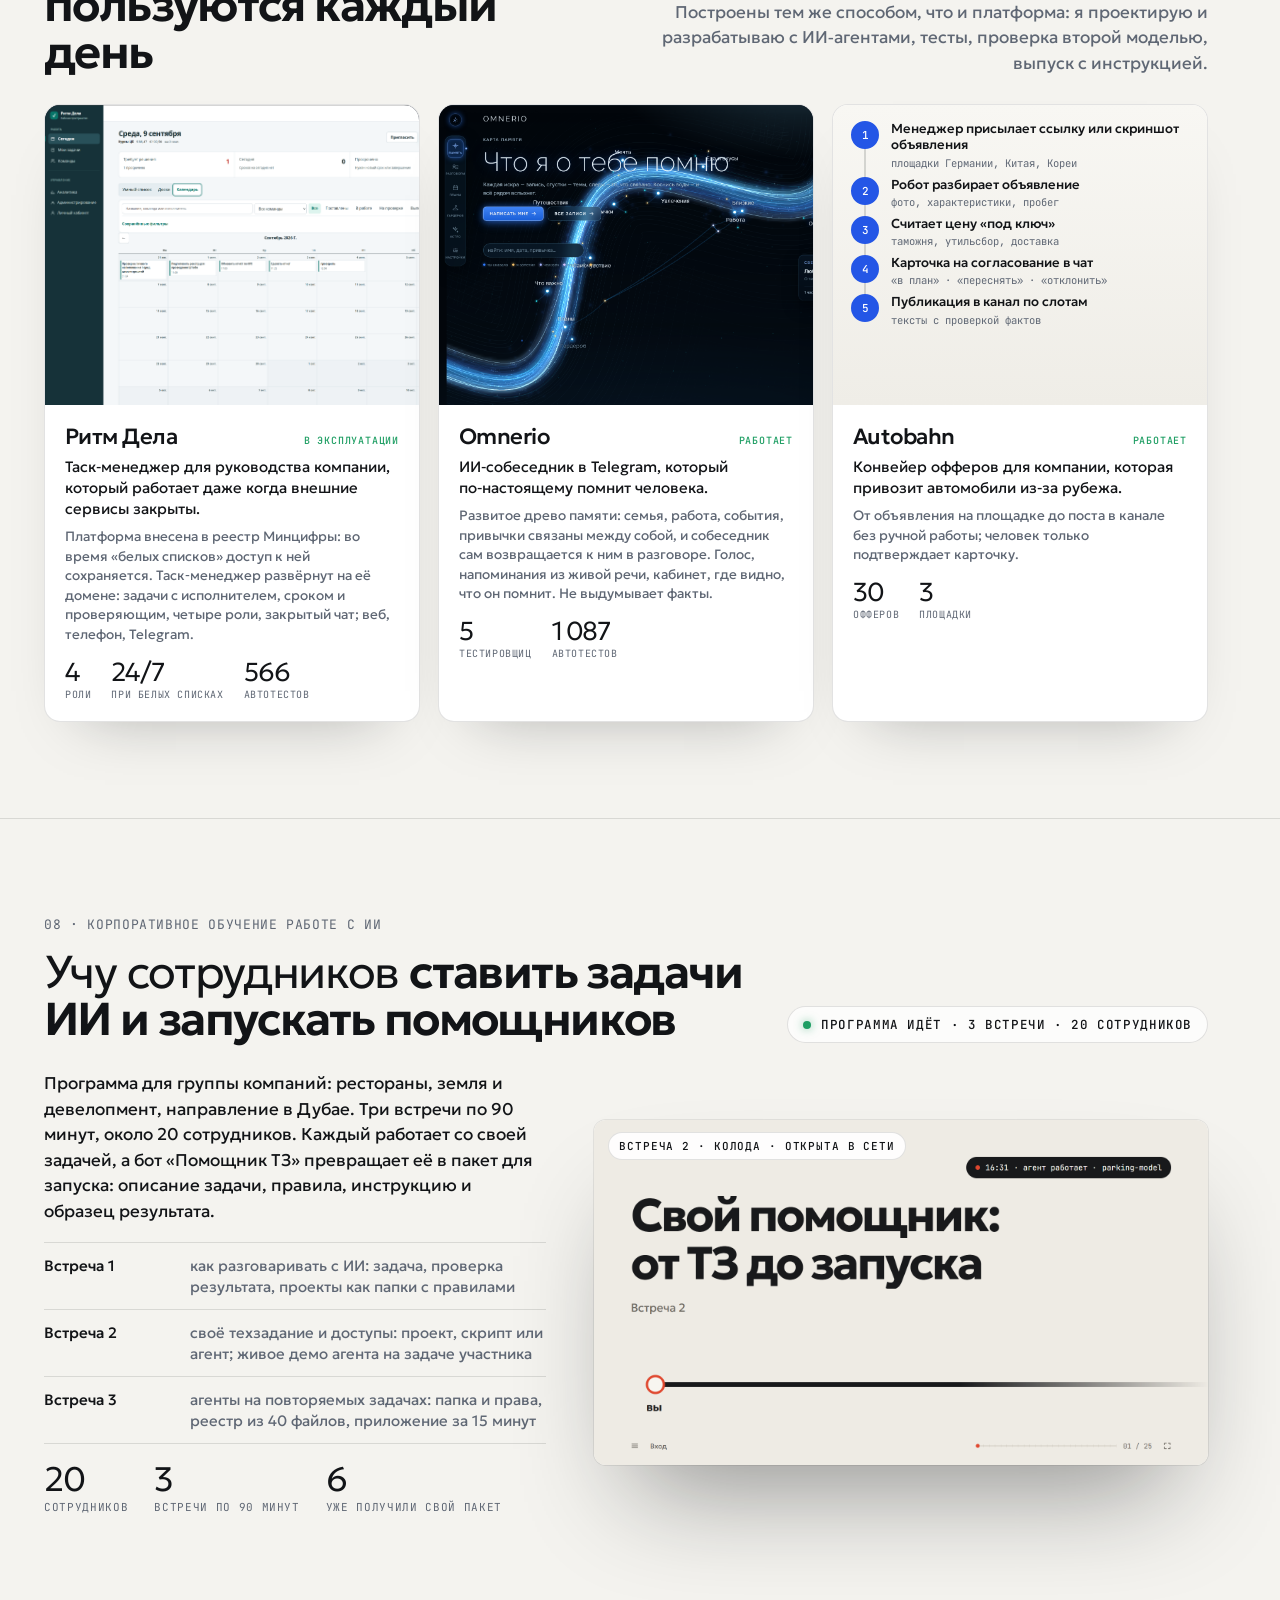
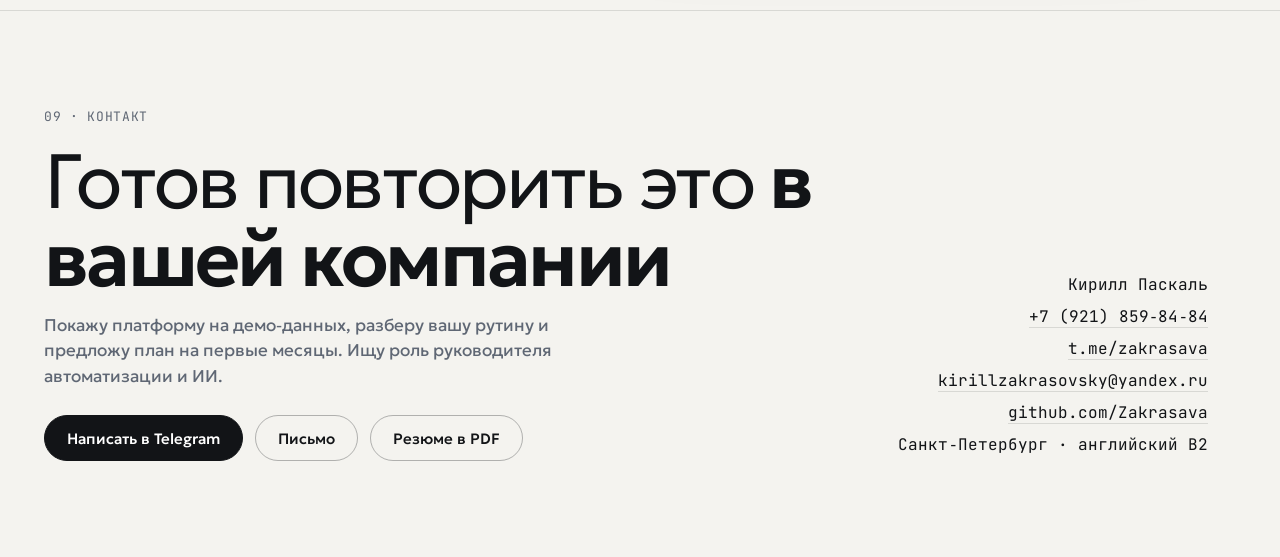
==== commit b6338c0d: "Контакт без точки, подвал убран, шаги акта кликабельны" ====
--- a/index.html
+++ b/index.html
@@ -137,7 +137,8 @@
 .rlab{font:500 17px var(--h);fill:var(--ink)}.rsub{font:400 12px var(--m);fill:var(--mute)}
 .m7steps{display:grid;grid-template-columns:1fr 1fr;gap:10px}
 .m7s{position:relative;padding:10px 14px 10px 42px;border-radius:12px;background:#fff;border:1px solid var(--line);transition:transform .3s,border-color .3s}
-.m7s:hover{transform:translateY(-3px);border-color:var(--glow)}
+.m7s{cursor:pointer}.m7s:hover{transform:translateY(-3px);border-color:var(--glow)}
+.m7s.cur{background:var(--ink);border-color:var(--ink);color:#fff}.m7s.cur span{color:rgba(255,255,255,.7)}.m7s.cur i,.m7s.cur em{color:#9DB4FF}
 .m7s i{position:absolute;left:14px;top:15px;font:500 11px var(--m);color:var(--glow);font-style:normal}
 .m7s b{display:block;font-weight:500;font-size:15px;letter-spacing:-.01em}
 .m7s span{display:block;font-size:12.5px;line-height:1.3;color:var(--mute);margin-top:3px}
@@ -398,7 +399,7 @@
         <text class="rsub" x="1402" y="60" text-anchor="end">с платформой: 2 минуты, до 15 актов в минуту, до 300 актов в день</text>
       </svg>
     </div>
-    <div class="m7steps">
+    <div class="m7steps" id="m7steps">
       <div class="m7s"><i>01</i><b>Письмо приходит в модуль</b><span>менеджер пересылает письмо или загружает акт и таблицу; очередь переживает перезапуск</span><em>≈ 0 мин</em></div>
       <div class="m7s"><i>02</i><b>Робот читает акт</b><span>распознаёт скан и заполняет 33 поля: поставщик, объект, позиции, суммы, даты</span><em>≈ 40 сек</em></div>
       <div class="m7s"><i>03</i><b>Подбирает позиции по 1С</b><span>номенклатура, договор, объект из учётной системы; неоднозначное помечает</span><em>≈ 20 сек</em></div>
@@ -407,7 +408,7 @@
       <div class="m7s"><i>06</i><b>Реестр и письмо поставщику</b><span>строка в реестре из 33 столбцов, письмо на бланке с реквизитами из налоговой</span><em>≈ 0 мин</em></div>
     </div>
     <div class="r">
-      <div class="shot"><span class="tag">акты приёмки · реестр · в работе</span><img src="uploads/m7.png" alt="Реестр актов" loading="lazy"></div>
+      <div class="shot"><span class="tag" id="m7tag">акты приёмки · реестр · в работе</span><img src="uploads/m7.png" alt="Реестр актов" loading="lazy"></div>
       <div class="kpis"><div class="kpi"><b>300</b><span>актов в день</span></div><div class="kpi"><b>90,3 %</b><span>без исправлений</span></div><div class="kpi"><b>≈ 70 000</b><span>актов в год</span></div><div class="kpi"><b>≈ 21 000 ч</b><span>возвращено в год</span></div></div>
     </div>
   </div>
@@ -564,13 +565,12 @@
 </section>
 
 <!-- 8 -->
-<section class="s" id="contact" data-in data-name="Контакт" style="grid-template-rows:auto auto">
+<section class="s" id="contact" data-in data-name="Контакт" style="grid-template-rows:auto">
   <div class="contact">
-    <div><div class="mono r" style="margin-bottom:14px">09 · Контакт</div><h2 class="r">Готов повторить это <b>в вашей компании.</b></h2><p class="lead r" style="text-align:left;margin-top:14px">Покажу платформу на демо‑данных, разберу вашу рутину и предложу план на первые месяцы. Ищу роль руководителя автоматизации и ИИ.</p>
+    <div><div class="mono r" style="margin-bottom:14px">09 · Контакт</div><h2 class="r">Готов повторить это <b>в вашей компании</b></h2><p class="lead r" style="text-align:left;margin-top:14px">Покажу платформу на демо‑данных, разберу вашу рутину и предложу план на первые месяцы. Ищу роль руководителя автоматизации и ИИ.</p>
       <div class="cta r"><a class="btn solid" href="https://t.me/zakrasava" target="_blank" rel="noopener">Написать в Telegram</a><a class="btn" href="mailto:kirillzakrasovsky@yandex.ru">Письмо</a><a class="btn" href="resume.pdf">Резюме в PDF</a></div></div>
     <div class="lines r"><div>Кирилл Паскаль</div><div><a href="tel:+79218598484">+7 (921) 859‑84‑84</a></div><div><a href="https://t.me/zakrasava" target="_blank" rel="noopener">t.me/zakrasava</a></div><div><a href="mailto:kirillzakrasovsky@yandex.ru">kirillzakrasovsky@yandex.ru</a></div><div><a href="https://github.com/Zakrasava" target="_blank" rel="noopener">github.com/Zakrasava</a></div><div>Санкт‑Петербург · английский B2</div></div>
   </div>
-  <div class="foot mono"><span>Скриншоты на демо‑данных: имена, организации и суммы вымышленные</span><span>Цифры со знаком ≈ — оценка по объёму потока и времени операций до и после</span></div>
 </section>
 
 <script>
@@ -626,7 +626,10 @@
     var idx=MODS.map(function(m,i){return m.g===curG?i:null}).filter(function(x){return x!==null});var pos=idx.indexOf(cur);
     if(e.key==='ArrowDown'&&pos<idx.length-1){e.preventDefault();show(idx[pos+1])}if(e.key==='ArrowUp'&&pos>0){e.preventDefault();show(idx[pos-1])}},true);
   // маршрут акта
-  var nodes=[].slice.call(document.querySelectorAll('#rnodes .node')),ni=0;if(!reduce)setInterval(function(){ni=(ni+1)%nodes.length;nodes.forEach(function(n,i){n.classList.toggle('lit',i<=ni)})},900);
+  var nodes=[].slice.call(document.querySelectorAll('#rnodes .node')),rlabs=[].slice.call(document.querySelectorAll('#rnodes .rlab')),m7cards=[].slice.call(document.querySelectorAll('#m7steps .m7s')),m7tag=document.getElementById('m7tag'),ni=0,hold=0;
+  function m7show(n,manual){nodes.forEach(function(x,i){x.classList.toggle('lit',i<=n)});m7cards.forEach(function(c,i){c.classList.toggle('cur',manual&&i===n)});m7tag.textContent=manual?('шаг '+(n+1)+' · '+rlabs[n].textContent.toLowerCase()):'акты приёмки · реестр · в работе'}
+  m7cards.forEach(function(c,i){keyable(c);c.addEventListener('click',function(){ni=i;hold=Date.now()+8000;m7show(i,true)})});
+  if(!reduce)setInterval(function(){if(Date.now()<hold)return;ni=(ni+1)%nodes.length;m7show(ni,false)},900);
   // как построено: цепочка доходит до выбранного шага
   var acts=[].slice.call(document.querySelectorAll('#acts .act')),cns=[].slice.call(document.querySelectorAll('#cn .cn')),cglow=document.getElementById('cglow'),ctrack=document.getElementById('ctrack');
   var clen=ctrack.getTotalLength();cglow.style.strokeDasharray=clen;cglow.style.strokeDashoffset=clen;
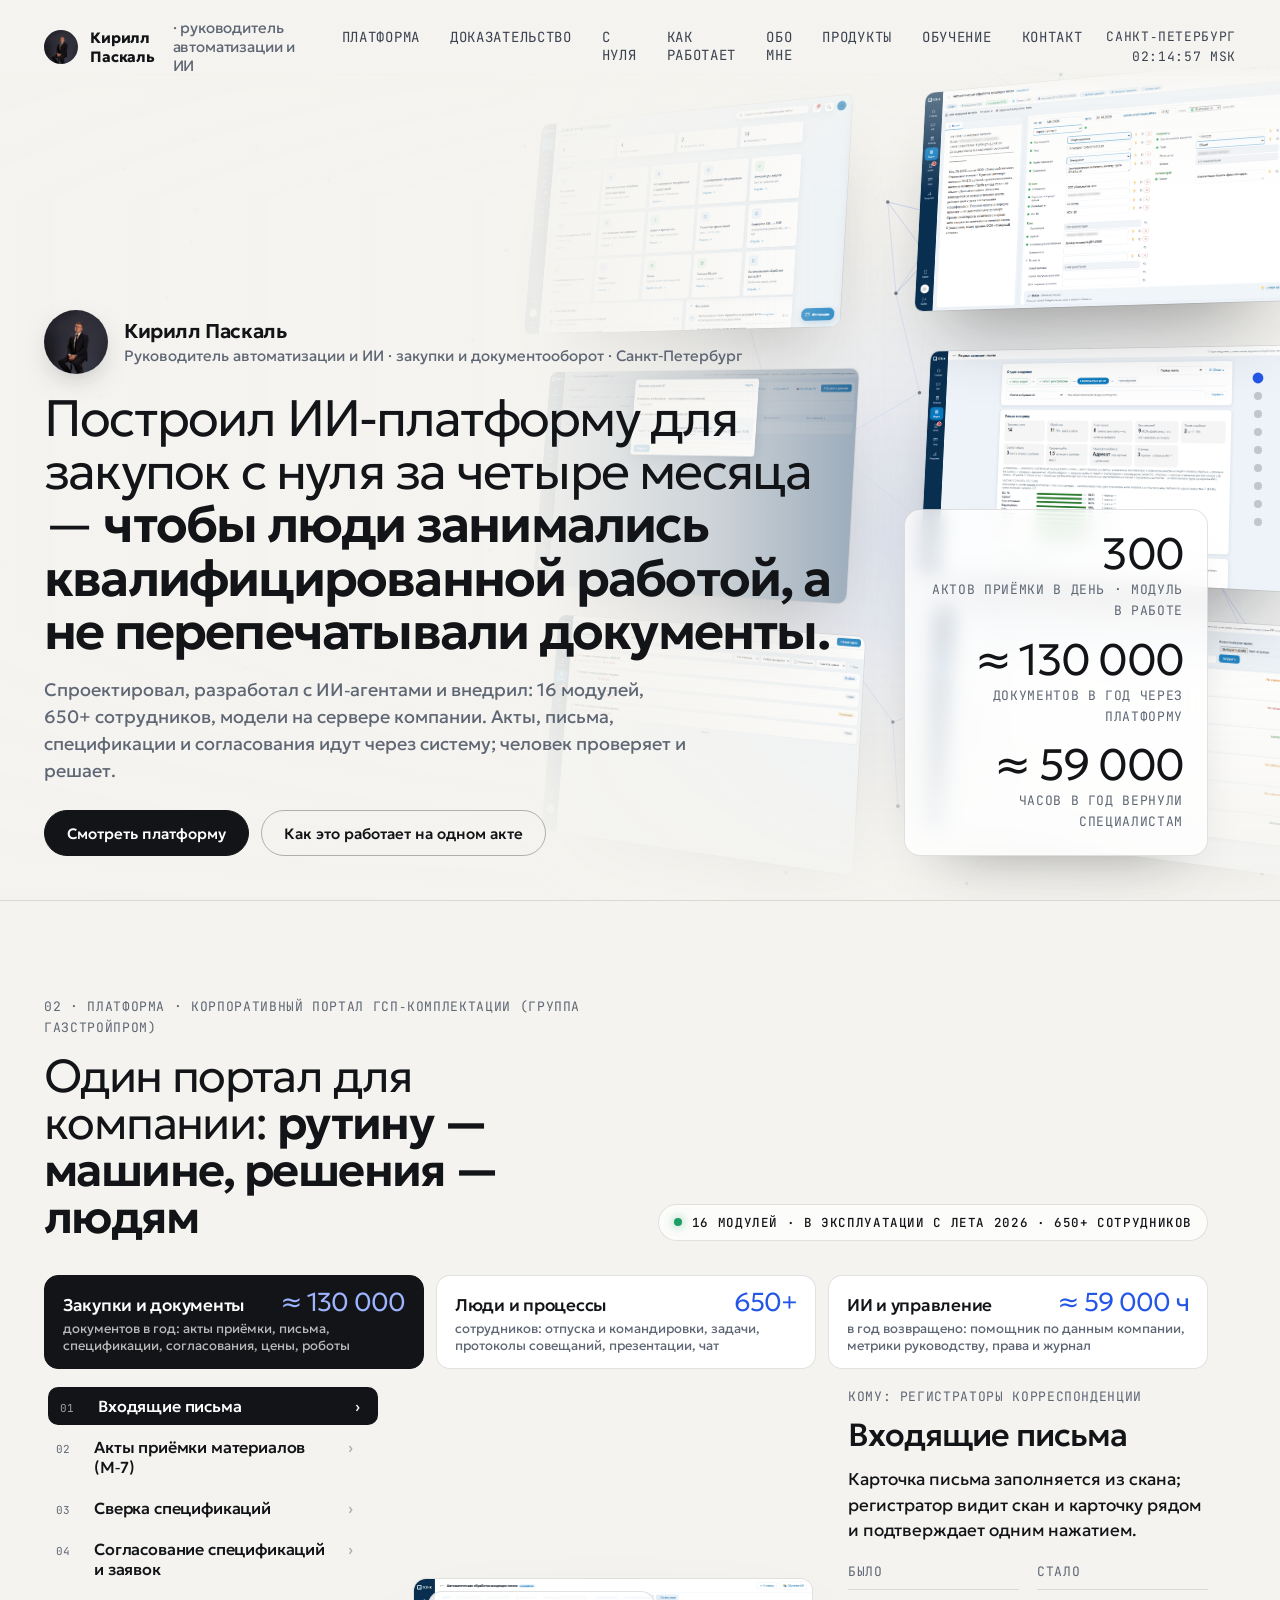
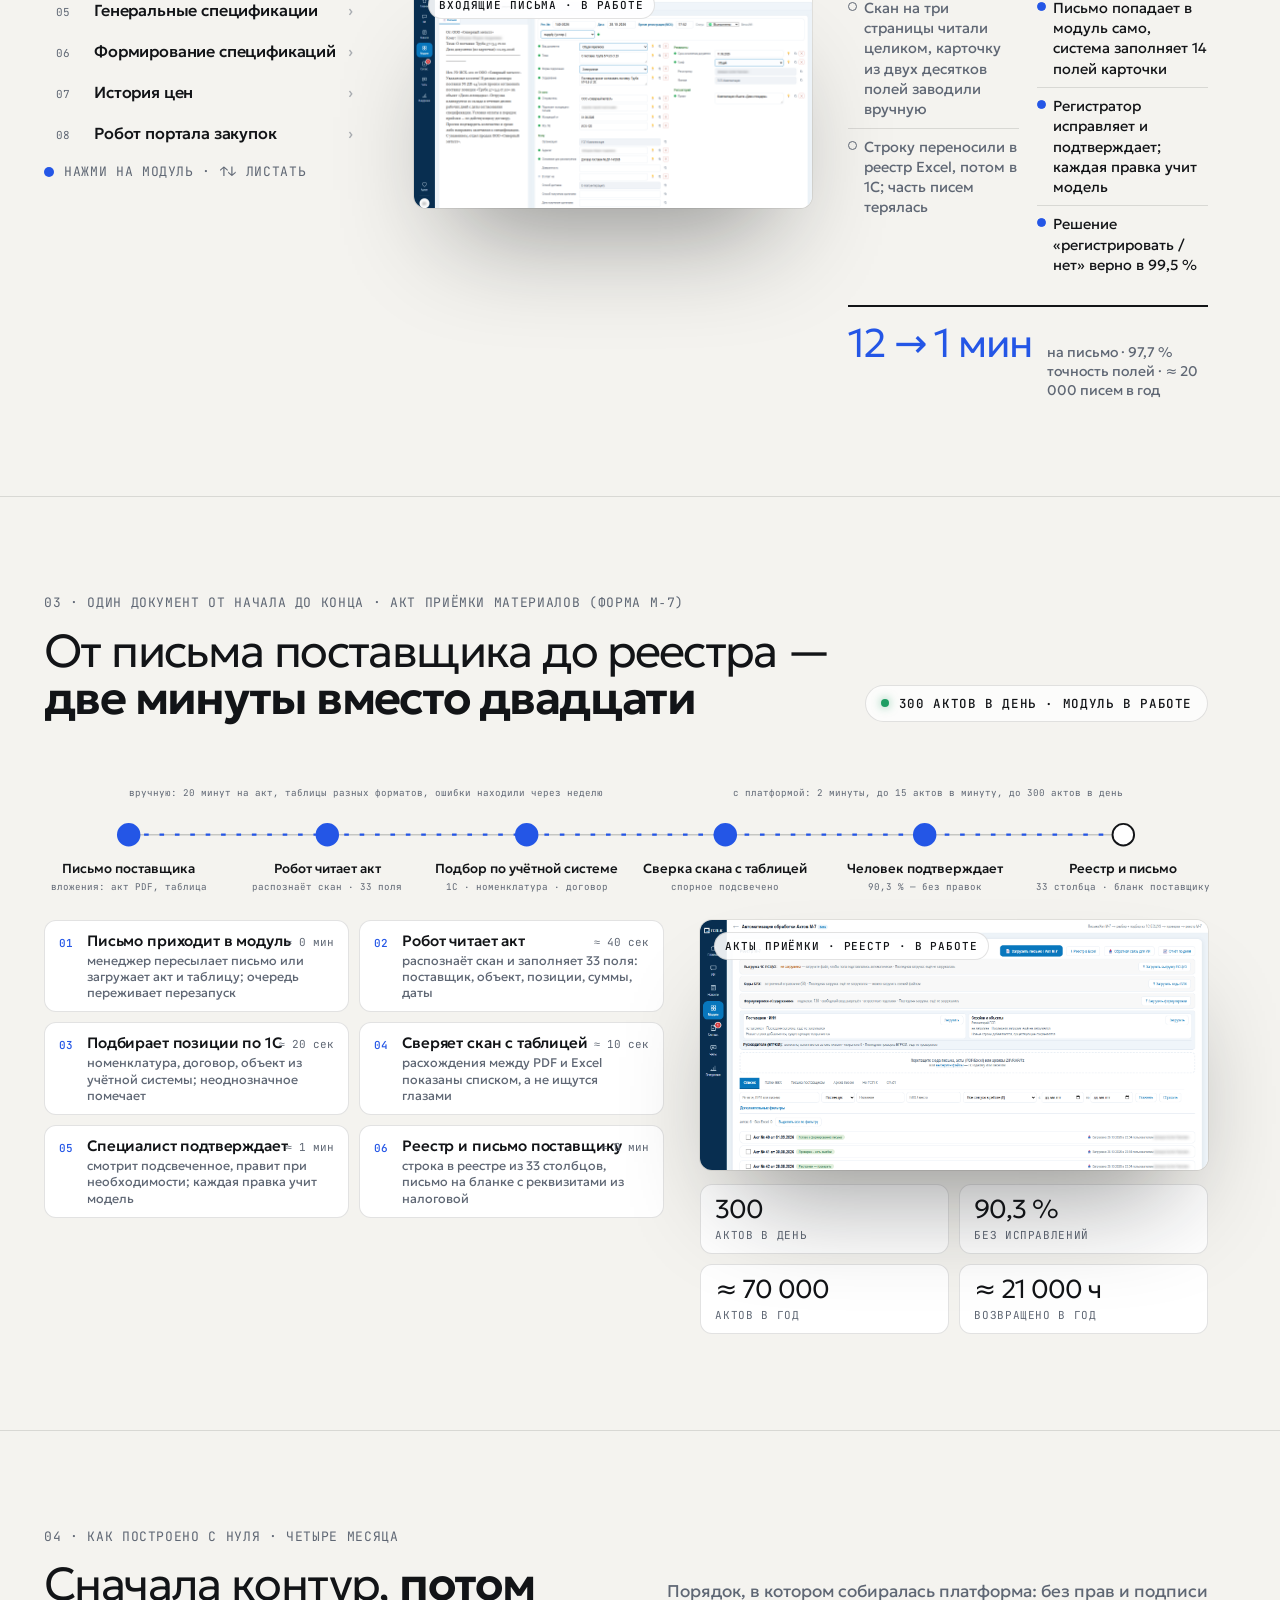
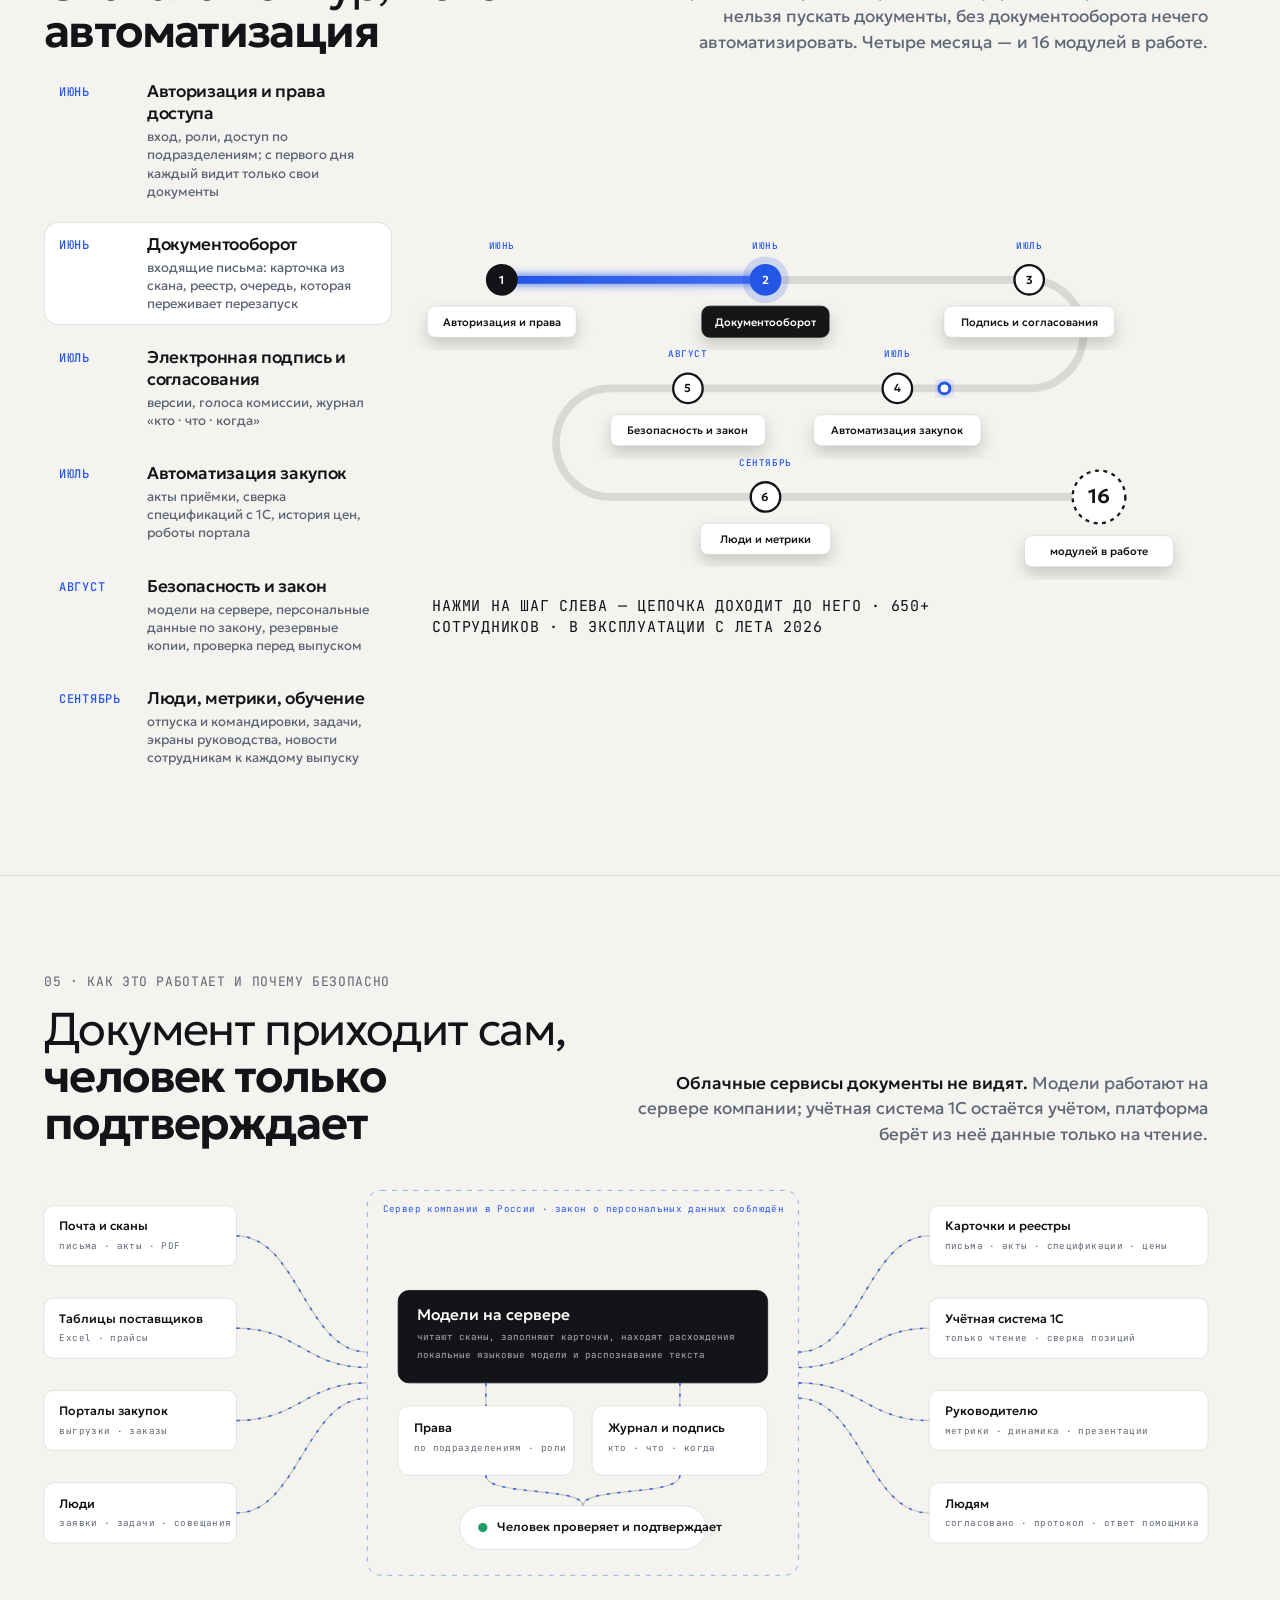
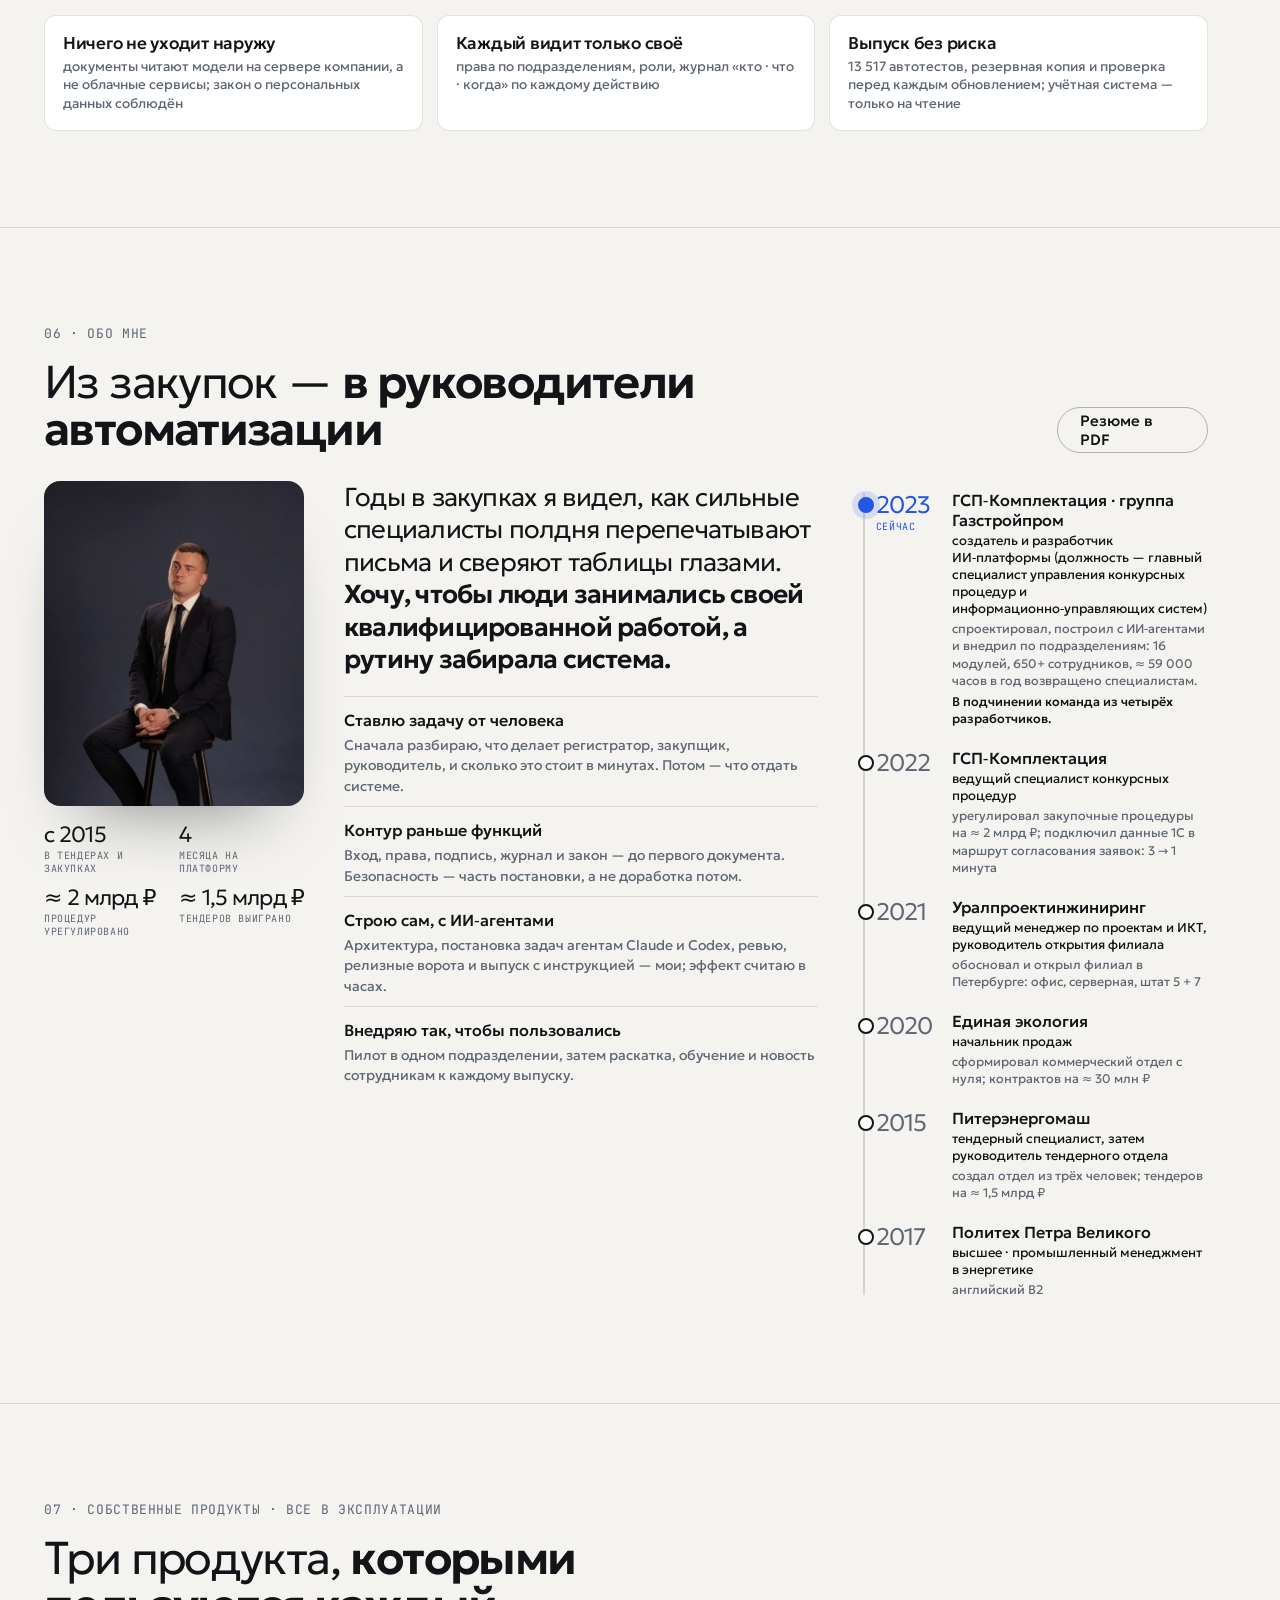
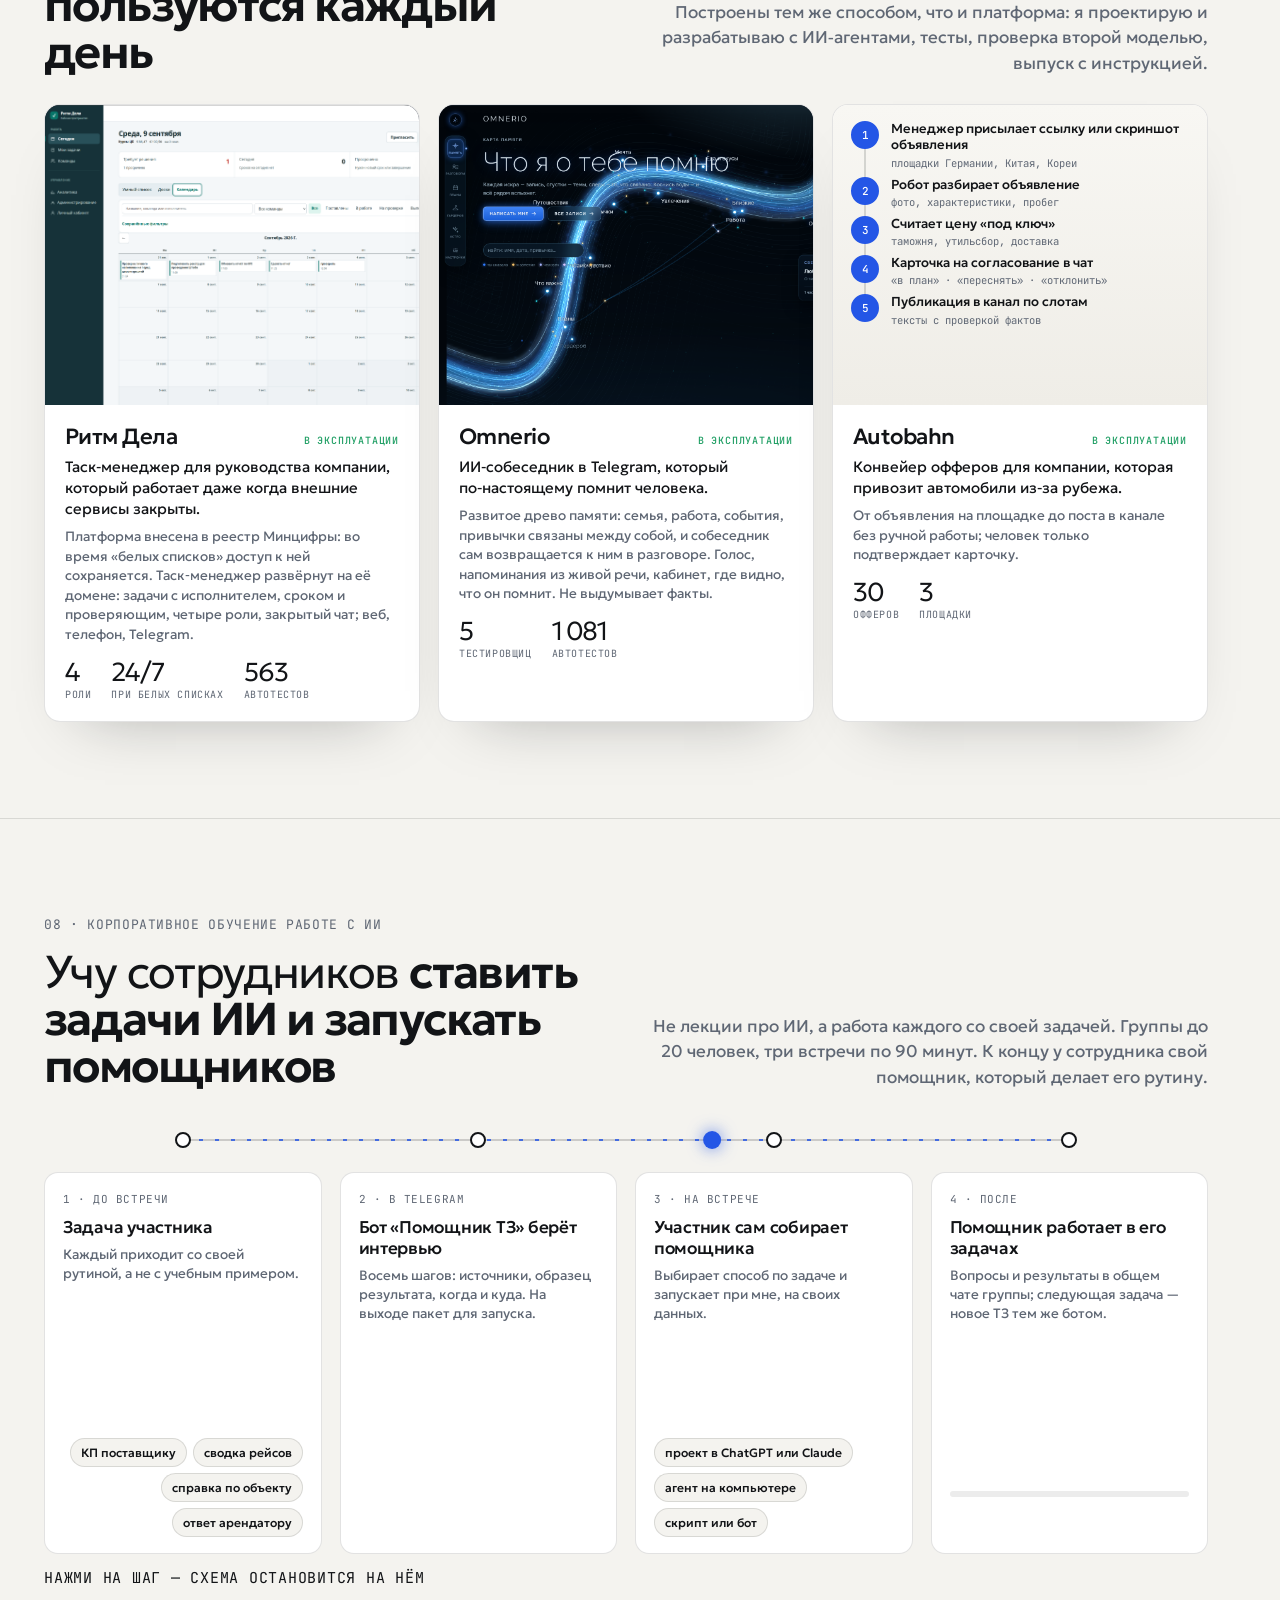
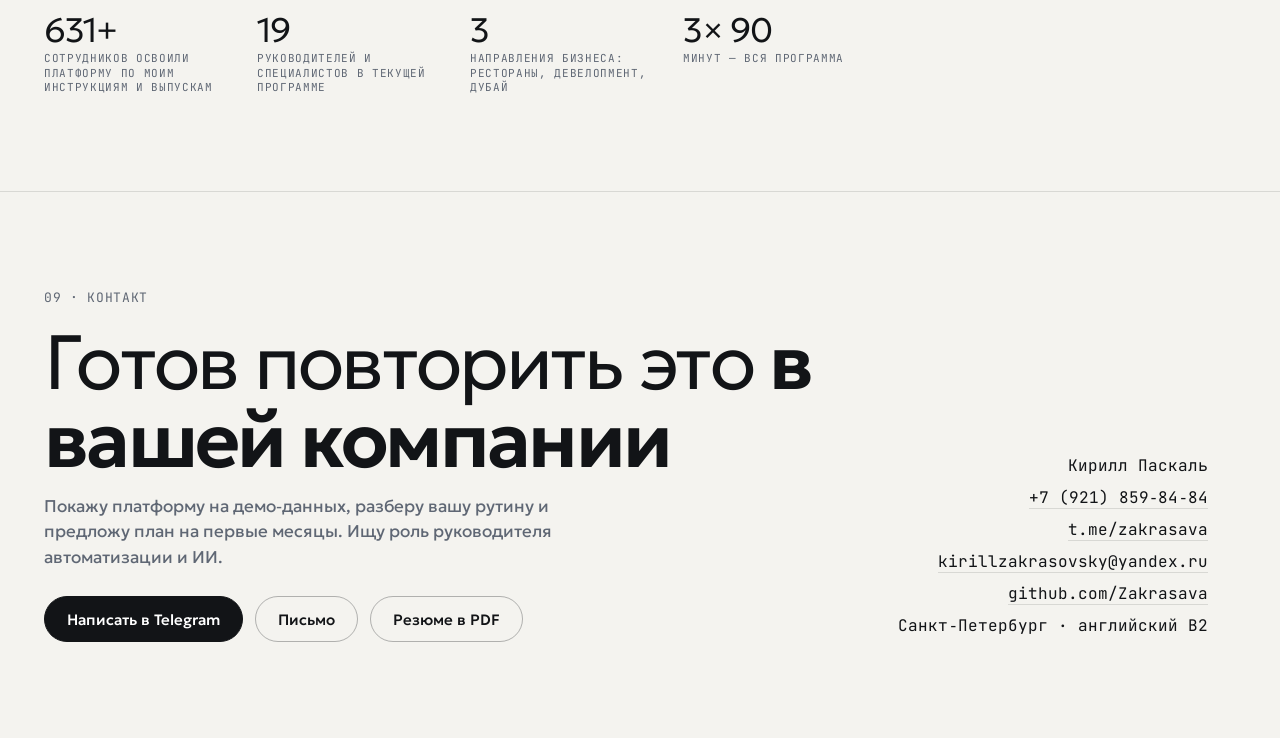
==== commit f410454f: "Скриншоты обезличены, согласование наполнено, экран обучения как метод, линии и статусы Co-Authored-" ====
--- a/index.html
+++ b/index.html
@@ -49,6 +49,7 @@
 .top .who{display:flex;align-items:center;gap:12px;font:500 15px var(--h);letter-spacing:-.01em}
 .top .who img{width:34px;height:34px;border-radius:50%;object-fit:cover}
 .top .who span{color:var(--mute);font-weight:400}
+.top .who{transition:opacity .35s,transform .35s,visibility 0s}.top.home .who{opacity:0;transform:translateY(-6px);pointer-events:none;visibility:hidden;transition:opacity .35s,transform .35s,visibility 0s .35s}
 .top nav{display:flex;gap:30px}
 .top nav a{font:400 14px var(--m);letter-spacing:.05em;text-transform:uppercase;color:#3C4350;padding:4px 0;border-bottom:1.5px solid transparent;transition:color .2s,border-color .2s}
 .top nav a:hover,.top nav a.cur{color:var(--ink);border-color:var(--glow)}
@@ -278,6 +279,46 @@
 .feat li b{font-weight:500}.feat li span{color:var(--mute)}
 .mini{display:flex;gap:26px;flex-wrap:wrap;margin-top:18px}
 .mini div b{display:block;font:300 34px/1 var(--h);letter-spacing:-.04em}.mini div span{display:block;margin-top:4px;font:400 11px var(--m);letter-spacing:.06em;text-transform:uppercase;color:var(--mute)}
+.mini div span{max-width:17em;line-height:1.35}
+/* метод обучения: рельс с бегущей точкой + четыре станции */
+.meth{position:relative}
+.rail{display:block;width:100%;height:44px;overflow:visible;transition:opacity .3s}.rail.wait{opacity:0}
+.rl{fill:none;stroke:rgba(18,20,23,.18);stroke-width:2}
+.rl.go{stroke:var(--glow);stroke-opacity:.8;stroke-dasharray:4 12;animation:flow 1.4s linear infinite}
+.rn{fill:#fff;stroke:var(--ink);stroke-width:2;animation:rnlit 8s linear infinite}
+.rn:nth-of-type(2){animation-delay:2s}.rn:nth-of-type(3){animation-delay:4s}.rn:nth-of-type(4){animation-delay:6s}
+@keyframes rnlit{0%,24%{fill:var(--glow);stroke:var(--glow);r:9}25%,100%{fill:#fff;stroke:var(--ink);r:7}}
+.rtok{fill:var(--glow);filter:drop-shadow(0 0 8px rgba(36,86,230,.7))}
+.mst{list-style:none;display:grid;grid-template-columns:repeat(4,minmax(0,1fr));gap:18px;margin-top:10px}
+.st{position:relative;display:flex;flex-direction:column;gap:8px;padding:18px 18px 16px;border-radius:14px;background:#fff;border:1px solid var(--line);cursor:pointer;animation:stlit 8s linear infinite;transition:border-color .3s,box-shadow .3s,transform .3s}
+.st:nth-child(2){animation-delay:2s}.st:nth-child(3){animation-delay:4s}.st:nth-child(4){animation-delay:6s}
+@keyframes stlit{0%,23%{border-color:var(--glow);box-shadow:0 26px 50px -30px rgba(36,86,230,.55);transform:translateY(-4px)}25%,100%{border-color:var(--line);box-shadow:none;transform:none}}
+.meth.hold .st,.meth.hold .st *,.meth.hold .rn{animation:none!important}
+.meth.hold .st{border-color:var(--line);box-shadow:none;transform:none}
+.meth.hold .st.cur{border-color:var(--glow);box-shadow:0 26px 50px -30px rgba(36,86,230,.55);transform:translateY(-4px)}
+.meth.hold .rn{fill:#fff;stroke:var(--ink);r:7}.meth.hold .rn.cur{fill:var(--glow);stroke:var(--glow);r:9}.meth.hold .rtok{opacity:0}
+.meth.hold .tg .bub,.meth.hold .done span{opacity:1;transform:none}.meth.hold .done .bar i{width:100%}.meth.hold .chips i:first-child{background:var(--ink);color:#fff;border-color:var(--ink)}.meth.hold .tracks i.pick{background:var(--glow);color:#fff;border-color:var(--glow)}
+.meth.reset .st,.meth.reset .st *,.meth.reset .rn{animation:none!important}
+.st .mono{font-size:11px}.st b{font-weight:500;font-size:17px;letter-spacing:-.015em;line-height:1.25}.st p{font-size:13.5px;line-height:1.4;color:var(--mute)}
+.demo{margin-top:auto;padding-top:12px;min-height:118px;display:flex;flex-direction:column;justify-content:flex-end;gap:6px}
+.chips{flex-direction:row;flex-wrap:wrap;align-content:flex-end}
+.chips i,.tracks i{font-style:normal;font:500 12px var(--h);padding:6px 10px;border-radius:999px;border:1px solid var(--line);color:var(--ink);background:var(--bg)}
+.chips i:first-child{animation:chip 8s linear infinite}
+@keyframes chip{6%,24%{background:var(--ink);color:#fff;border-color:var(--ink)}0%,3%,27%,100%{background:var(--bg);color:var(--ink);border-color:var(--line)}}
+.tg .bub{font-size:12.5px;line-height:1.35;padding:7px 10px;border-radius:12px 12px 12px 4px;background:var(--bg);border:1px solid var(--line);max-width:92%;animation:bub 8s linear infinite;opacity:0;transform:translateY(8px)}
+.tg .bub em{display:block;font:500 10px var(--m);letter-spacing:.06em;text-transform:uppercase;color:var(--glow);font-style:normal;margin-bottom:2px}
+.tg .bub.me{align-self:flex-end;border-radius:12px 12px 4px 12px;background:var(--ink);color:#fff;border-color:var(--ink);animation-name:bub2}
+.tg .bub.ok{border-color:rgba(30,158,99,.5);color:var(--ok);font-weight:500;animation-name:bub3}
+@keyframes bub{0%,27%{opacity:0;transform:translateY(8px)}32%,100%{opacity:1;transform:none}}
+@keyframes bub2{0%,35%{opacity:0;transform:translateY(8px)}40%,100%{opacity:1;transform:none}}
+@keyframes bub3{0%,43%{opacity:0;transform:translateY(8px)}48%,100%{opacity:1;transform:none}}
+.tracks{flex-direction:column;align-items:flex-start}
+.tracks i.pick{animation:pick 8s linear infinite}
+@keyframes pick{0%,56%{background:var(--bg);color:var(--ink);border-color:var(--line)}61%,100%{background:var(--glow);color:#fff;border-color:var(--glow)}}
+.done .bar{height:6px;border-radius:3px;background:rgba(18,20,23,.08);overflow:hidden}.done .bar i{display:block;height:100%;width:0;background:var(--ok);animation:fill 8s linear infinite}
+@keyframes fill{0%,76%{width:0}96%,100%{width:100%}}
+.done span{display:flex;gap:8px;align-items:flex-start;font-size:12.5px;line-height:1.35;color:var(--mute);opacity:0;animation:bub4 8s linear infinite}.done span b{color:var(--ok);font-weight:600}
+@keyframes bub4{0%,92%{opacity:0}97%,100%{opacity:1}}
 
 /* ── 8 контакт ── */
 .contact{display:grid;grid-template-columns:1fr auto;gap:40px;align-items:end}
@@ -294,14 +335,14 @@
   .scene{min-height:0;height:auto}.wall{opacity:.3;transform:translate(-10%,-30%) scale(.55) rotateY(-24deg) rotateX(8deg)}
   .ui{position:relative;padding:70px 18px 0;display:block}.bottom{grid-template-columns:1fr;gap:22px}.meter{justify-self:stretch;text-align:left}.meter div b{font-size:36px}
   .tab{min-width:0;width:100%;flex:1 1 100%}.tab em{font-size:22px}.live{white-space:normal;line-height:1.3}.alive-col{max-width:none}.mb,.mdet,.m7grid,.alive-wrap,.about2,.train,.contact{grid-template-columns:1fr}.prods{grid-template-columns:1fr}.m7steps{grid-template-columns:1fr}
-  .safe{grid-template-columns:1fr}
+  .safe{grid-template-columns:1fr}.mst{grid-template-columns:1fr}.rail{display:none}.demo{min-height:0}
   svg.sch{display:none}.how-m{display:grid;gap:10px}
   .how-m div{padding:12px 14px;border-radius:10px;background:#fff;border:1px solid var(--line)}.how-m b{display:block;font-weight:500}.how-m span{font-size:13px;color:var(--mute)}
   .how-m .core{background:var(--ink);color:#fff;border-color:var(--ink)}.how-m .core span{color:rgba(255,255,255,.7)}
   .photo{max-width:240px}.big{font-size:22px}.lines{text-align:left}.foot{flex-direction:column;gap:6px}
   .alive-foot{flex-direction:column;align-items:flex-start}
 }
-@media (prefers-reduced-motion:reduce){*,*::before,*::after{animation:none!important;transition:none!important}.js .r,.js .m7s,.js .path li{opacity:1;transform:none}html{scroll-behavior:auto}.alive.s0>img{filter:none}}
+@media (prefers-reduced-motion:reduce){*,*::before,*::after{animation:none!important;transition:none!important}.js .r,.js .m7s,.js .path li,.tg .bub,.done span{opacity:1;transform:none}.done .bar i{width:100%}.rtok{display:none}html{scroll-behavior:auto}.alive.s0>img{filter:none}}
 </style>
 </head>
 <body>
@@ -478,7 +519,7 @@
         <rect class="box" x="460" y="300" width="228" height="90" rx="14"/><text class="t" x="480" y="334">Права</text><text class="t s" x="480" y="358">по подразделениям · роли</text>
         <rect class="box" x="712" y="300" width="228" height="90" rx="14"/><text class="t" x="732" y="334">Журнал и подпись</text><text class="t s" x="732" y="358">кто · что · когда</text>
         <rect class="pill" x="540" y="430" width="320" height="56" rx="28"/><circle class="dot ok" cx="570" cy="458" r="6"/><text class="t" x="588" y="463">Человек проверяет и подтверждает</text></g>
-      <path class="ln" d="M700 270 L700 300"/><path class="ln" d="M700 390 L700 430"/>
+      <path class="ln" d="M574 270 V300"/><path class="ln go" style="animation-delay:.4s" d="M574 270 V300"/><path class="ln" d="M826 270 V300"/><path class="ln go" style="animation-delay:.7s" d="M826 270 V300"/><path class="ln" d="M574 390 C574 418,700 404,700 430"/><path class="ln go" style="animation-delay:1s" d="M574 390 C574 418,700 404,700 430"/><path class="ln" d="M826 390 C826 418,700 404,700 430"/><path class="ln go" style="animation-delay:1.3s" d="M826 390 C826 418,700 404,700 430"/>
       <path class="ln" d="M980 230 C 1060 230, 1070 79, 1150 79"/><path class="ln go" style="animation-delay:.2s" d="M980 230 C 1060 230, 1070 79, 1150 79"/>
       <path class="ln" d="M980 250 C 1060 250, 1070 199, 1150 199"/><path class="ln go" style="animation-delay:.5s" d="M980 250 C 1060 250, 1070 199, 1150 199"/>
       <path class="ln" d="M980 270 C 1060 270, 1070 319, 1150 319"/><path class="ln go" style="animation-delay:.8s" d="M980 270 C 1060 270, 1070 319, 1150 319"/>
@@ -530,15 +571,15 @@
 <!-- 7 -->
 <section class="s" id="more" data-in data-name="Продукты">
   <div class="head">
-    <div><div class="mono r" style="margin-bottom:14px">07 · Собственные продукты · все работают</div><h2 class="r">Три продукта, <b>которыми пользуются каждый день</b></h2></div>
+    <div><div class="mono r" style="margin-bottom:14px">07 · Собственные продукты · все в эксплуатации</div><h2 class="r">Три продукта, <b>которыми пользуются каждый день</b></h2></div>
     <p class="lead r">Построены тем же способом, что и платформа: я проектирую и разрабатываю с ИИ‑агентами, тесты, проверка второй моделью, выпуск с инструкцией.</p>
   </div>
   <div>
     <div class="pane cur" id="pane0">
       <div class="prods">
         <article class="prod r"><div class="pic"><img src="uploads/taskmanager.png" alt=""></div><div class="tx"><h3>Ритм Дела<span>в эксплуатации</span></h3><p class="one">Таск‑менеджер для руководства компании, который работает даже когда внешние сервисы закрыты.</p><p>Платформа внесена в реестр Минцифры: во время «белых списков» доступ к ней сохраняется. Таск‑менеджер развёрнут на её домене: задачи с исполнителем, сроком и проверяющим, четыре роли, закрытый чат; веб, телефон, Telegram.</p><div class="nums"><div><b>4</b><span>роли</span></div><div><b>24/7</b><span>при белых списках</span></div><div><b>566</b><span>автотестов</span></div></div></div></article>
-        <article class="prod r"><div class="pic"><img src="uploads/omnerio.png" alt=""></div><div class="tx"><h3>Omnerio<span>работает</span></h3><p class="one">ИИ‑собеседник в Telegram, который по‑настоящему помнит человека.</p><p>Развитое древо памяти: семья, работа, события, привычки связаны между собой, и собеседник сам возвращается к ним в разговоре. Голос, напоминания из живой речи, кабинет, где видно, что он помнит. Не выдумывает факты.</p><div class="nums"><div><b>5</b><span>тестировщиц</span></div><div><b>1 087</b><span>автотестов</span></div></div></div></article>
-        <article class="prod r"><div class="pic achain"><ol class="ach"><li><i>1</i><div><b>Менеджер присылает ссылку или скриншот объявления</b><span>площадки Германии, Китая, Кореи</span></div></li><li><i>2</i><div><b>Робот разбирает объявление</b><span>фото, характеристики, пробег</span></div></li><li><i>3</i><div><b>Считает цену «под ключ»</b><span>таможня, утильсбор, доставка</span></div></li><li><i>4</i><div><b>Карточка на согласование в чат</b><span>«в план» · «переснять» · «отклонить»</span></div></li><li><i>5</i><div><b>Публикация в канал по слотам</b><span>тексты с проверкой фактов</span></div></li></ol></div><div class="tx"><h3>Autobahn<span>работает</span></h3><p class="one">Конвейер офферов для компании, которая привозит автомобили из‑за рубежа.</p><p>От объявления на площадке до поста в канале без ручной работы; человек только подтверждает карточку.</p><div class="nums"><div><b>30</b><span>офферов</span></div><div><b>3</b><span>площадки</span></div></div></div></article>
+        <article class="prod r"><div class="pic"><img src="uploads/omnerio.png" alt=""></div><div class="tx"><h3>Omnerio<span>в эксплуатации</span></h3><p class="one">ИИ‑собеседник в Telegram, который по‑настоящему помнит человека.</p><p>Развитое древо памяти: семья, работа, события, привычки связаны между собой, и собеседник сам возвращается к ним в разговоре. Голос, напоминания из живой речи, кабинет, где видно, что он помнит. Не выдумывает факты.</p><div class="nums"><div><b>5</b><span>тестировщиц</span></div><div><b>1 087</b><span>автотестов</span></div></div></div></article>
+        <article class="prod r"><div class="pic achain"><ol class="ach"><li><i>1</i><div><b>Менеджер присылает ссылку или скриншот объявления</b><span>площадки Германии, Китая, Кореи</span></div></li><li><i>2</i><div><b>Робот разбирает объявление</b><span>фото, характеристики, пробег</span></div></li><li><i>3</i><div><b>Считает цену «под ключ»</b><span>таможня, утильсбор, доставка</span></div></li><li><i>4</i><div><b>Карточка на согласование в чат</b><span>«в план» · «переснять» · «отклонить»</span></div></li><li><i>5</i><div><b>Публикация в канал по слотам</b><span>тексты с проверкой фактов</span></div></li></ol></div><div class="tx"><h3>Autobahn<span>в эксплуатации</span></h3><p class="one">Конвейер офферов для компании, которая привозит автомобили из‑за рубежа.</p><p>От объявления на площадке до поста в канале без ручной работы; человек только подтверждает карточку.</p><div class="nums"><div><b>30</b><span>офферов</span></div><div><b>3</b><span>площадки</span></div></div></div></article>
       </div>
     </div>
     </div>
@@ -548,19 +589,30 @@
 <section class="s" id="training" data-in data-name="Обучение">
   <div class="head">
     <div><div class="mono r" style="margin-bottom:14px">08 · Корпоративное обучение работе с ИИ</div><h2 class="r">Учу сотрудников <b>ставить задачи ИИ и запускать помощников</b></h2></div>
-    <span class="live r">программа идёт · 3 встречи · 20 сотрудников</span>
+    <p class="lead r">Не лекции про ИИ, а работа каждого со своей задачей. Группы до 20 человек, три встречи по 90 минут. К концу у сотрудника свой помощник, который делает его рутину.</p>
   </div>
   <div>
-    <div class="pane cur" id="pane1">
-      <div class="train">
-        <div>
-          <p class="r" style="font-size:17px;line-height:1.5;max-width:36em">Программа для группы компаний: рестораны, земля и девелопмент, направление в Дубае. Три встречи по 90 минут, около 20 сотрудников. Каждый работает со своей задачей, а бот «Помощник ТЗ» превращает её в пакет для запуска: описание задачи, правила, инструкцию и образец результата.</p>
-          <ul class="feat r"><li><b>Встреча 1</b><span>как разговаривать с ИИ: задача, проверка результата, проекты как папки с правилами</span></li><li><b>Встреча 2</b><span>своё техзадание и доступы: проект, скрипт или агент; живое демо агента на задаче участника</span></li><li><b>Встреча 3</b><span>агенты на повторяемых задачах: папка и права, реестр из 40 файлов, приложение за 15 минут</span></li></ul>
-          <div class="mini r"><div><b>20</b><span>сотрудников</span></div><div><b>3</b><span>встречи по 90 минут</span></div><div><b>6</b><span>уже получили свой пакет</span></div></div>
-        </div>
-        <div class="r"><div class="shot"><span class="tag">встреча 2 · колода · открыта в сети</span><img src="uploads/training-title.png" alt="Колода второй встречи" loading="lazy"></div></div>
-      </div>
-    </div>
+    <div class="meth r" id="meth">
+      <svg class="rail" id="rail" viewBox="0 0 1512 44" aria-hidden="true">
+        <path class="rl" d="M182 22 H1330"/>
+        <path class="rl go" d="M182 22 H1330"/>
+        <circle class="rn" cx="182" cy="22" r="7"/><circle class="rn" cx="565" cy="22" r="7"/><circle class="rn" cx="947" cy="22" r="7"/><circle class="rn" cx="1330" cy="22" r="7"/>
+        <circle class="rtok" r="9"><animateMotion dur="8s" repeatCount="indefinite" keyPoints="0;1;1" keyTimes="0;.75;1" calcMode="linear"><mpath href="#railpath"/></animateMotion></circle>
+        <path id="railpath" d="M182 22 H1330" fill="none" stroke="none"/>
+      </svg>
+      <ol class="mst" id="mst" role="group" aria-label="Метод обучения: четыре шага">
+        <li class="st" data-s="0"><span class="mono">1 · до встречи</span><b>Задача участника</b><p>Каждый приходит со своей рутиной, а не с учебным примером.</p>
+          <div class="demo chips"><i>КП поставщику</i><i>сводка рейсов</i><i>справка по объекту</i><i>ответ арендатору</i></div></li>
+        <li class="st" data-s="1"><span class="mono">2 · в Telegram</span><b>Бот «Помощник ТЗ» берёт интервью</b><p>Восемь шагов: источники, образец результата, когда и куда. На выходе пакет для запуска.</p>
+          <div class="demo tg"><div class="bub"><em>Шаг 3 из 8 · Источники</em>Откуда берутся данные? Пришлите образец файла</div><div class="bub me">таблица рейсов из 1С, каждый понедельник</div><div class="bub ok">Пакет готов: ТЗ · правила · инструкция · образец результата</div></div></li>
+        <li class="st" data-s="2"><span class="mono">3 · на встрече</span><b>Участник сам собирает помощника</b><p>Выбирает способ по задаче и запускает при мне, на своих данных.</p>
+          <div class="demo tracks"><i>проект в ChatGPT или Claude</i><i class="pick">агент на компьютере</i><i>скрипт или бот</i></div></li>
+        <li class="st" data-s="3"><span class="mono">4 · после</span><b>Помощник работает в его задачах</b><p>Вопросы и результаты в общем чате группы; следующая задача — новое ТЗ тем же ботом.</p>
+          <div class="demo done"><div class="bar"><i></i></div><span><b>✓</b>сводка рейсов за понедельник готова · 2 минуты вместо часа</span></div></li>
+      </ol>
+      <div class="alive-foot"><div class="alive-cap mono" id="methcap" aria-live="polite">нажми на шаг — схема остановится на нём</div></div>
+    </div>
+    <div class="mini r" style="margin-top:22px"><div><b>650+</b><span>сотрудников освоили платформу по моим инструкциям и выпускам</span></div><div><b>20</b><span>руководителей и специалистов в текущей программе</span></div><div><b>3</b><span>направления бизнеса: рестораны, девелопмент, Дубай</span></div><div><b>3 × 90</b><span>минут — вся программа</span></div></div>
   </div>
 </section>
 
@@ -577,6 +629,7 @@
 (function(){
   if(!('IntersectionObserver' in window)){document.documentElement.className='no-js';return}
   var reduce=matchMedia('(prefers-reduced-motion: reduce)').matches,narrow=matchMedia('(max-width:1000px)').matches,noHover=matchMedia('(hover: none)').matches;
+  var top=document.querySelector('.top');function topState(){top.classList.toggle('home',scrollY<innerHeight*.55)}topState();addEventListener('scroll',topState,{passive:true});
   function keyable(el){el.setAttribute('tabindex','0');if(el.tagName!=='BUTTON')el.setAttribute('role','button');el.addEventListener('keydown',function(e){if(e.key==='Enter'||e.key===' '){e.preventDefault();el.click()}})}
   var io=new IntersectionObserver(function(es){es.forEach(function(e){if(e.isIntersecting)e.target.classList.add('in')})},{threshold:.15});
   var secs=[].slice.call(document.querySelectorAll('[data-in]'));secs.forEach(function(s){io.observe(s)});
@@ -630,6 +683,16 @@
   function m7show(n,manual){nodes.forEach(function(x,i){x.classList.toggle('lit',i<=n)});m7cards.forEach(function(c,i){c.classList.toggle('cur',manual&&i===n)});m7tag.textContent=manual?('шаг '+(n+1)+' · '+rlabs[n].textContent.toLowerCase()):'акты приёмки · реестр · в работе'}
   m7cards.forEach(function(c,i){keyable(c);c.addEventListener('click',function(){ni=i;hold=Date.now()+8000;m7show(i,true)})});
   if(!reduce)setInterval(function(){if(Date.now()<hold)return;ni=(ni+1)%nodes.length;m7show(ni,false)},900);
+  var meth=document.getElementById('meth'),mrail=meth.querySelector('.rail'),msts=[].slice.call(meth.querySelectorAll('.st')),mcap=document.getElementById('methcap'),mtimer=0,
+  mnames=['задача участника','интервью в Telegram','сборка помощника на встрече','помощник в работе'];
+  function railLayout(){if(!mrail.clientWidth||narrow)return;var w=meth.clientWidth,r0=meth.getBoundingClientRect(),cs=msts.map(function(c){var r=c.getBoundingClientRect();return Math.round(r.left-r0.left+r.width/2)});
+    mrail.setAttribute('viewBox','0 0 '+w+' 44');var d='M'+cs[0]+' 22 H'+cs[3];[].forEach.call(mrail.querySelectorAll('.rl, #railpath'),function(p){p.setAttribute('d',d)});[].forEach.call(mrail.querySelectorAll('.rn'),function(c,i){c.setAttribute('cx',cs[i])})}
+  function methSync(){meth.classList.add('reset');void meth.offsetWidth;meth.classList.remove('reset');requestAnimationFrame(function(){try{mrail.setCurrentTime(0);mrail.unpauseAnimations()}catch(e){}})}
+  function methRelease(){meth.classList.remove('hold');msts.forEach(function(x){x.classList.remove('cur')});[].forEach.call(meth.querySelectorAll('.rn'),function(x){x.classList.remove('cur')});mcap.textContent='нажми на шаг — схема остановится на нём';methSync()}
+  railLayout();addEventListener('resize',railLayout);if(document.fonts&&document.fonts.ready)document.fonts.ready.then(railLayout);
+  document.addEventListener('visibilitychange',function(){if(!document.hidden&&!meth.classList.contains('hold'))methSync()});
+  msts.forEach(function(c,i){keyable(c);c.addEventListener('click',function(){clearTimeout(mtimer);meth.classList.add('hold');msts.forEach(function(x,j){x.classList.toggle('cur',j===i)});[].forEach.call(meth.querySelectorAll('.rn'),function(x,j){x.classList.toggle('cur',j===i)});mcap.textContent='шаг '+(i+1)+' · '+mnames[i];try{mrail.pauseAnimations()}catch(e){}
+    mtimer=setTimeout(methRelease,9000)})});
   // как построено: цепочка доходит до выбранного шага
   var acts=[].slice.call(document.querySelectorAll('#acts .act')),cns=[].slice.call(document.querySelectorAll('#cn .cn')),cglow=document.getElementById('cglow'),ctrack=document.getElementById('ctrack');
   var clen=ctrack.getTotalLength();cglow.style.strokeDasharray=clen;cglow.style.strokeDashoffset=clen;
